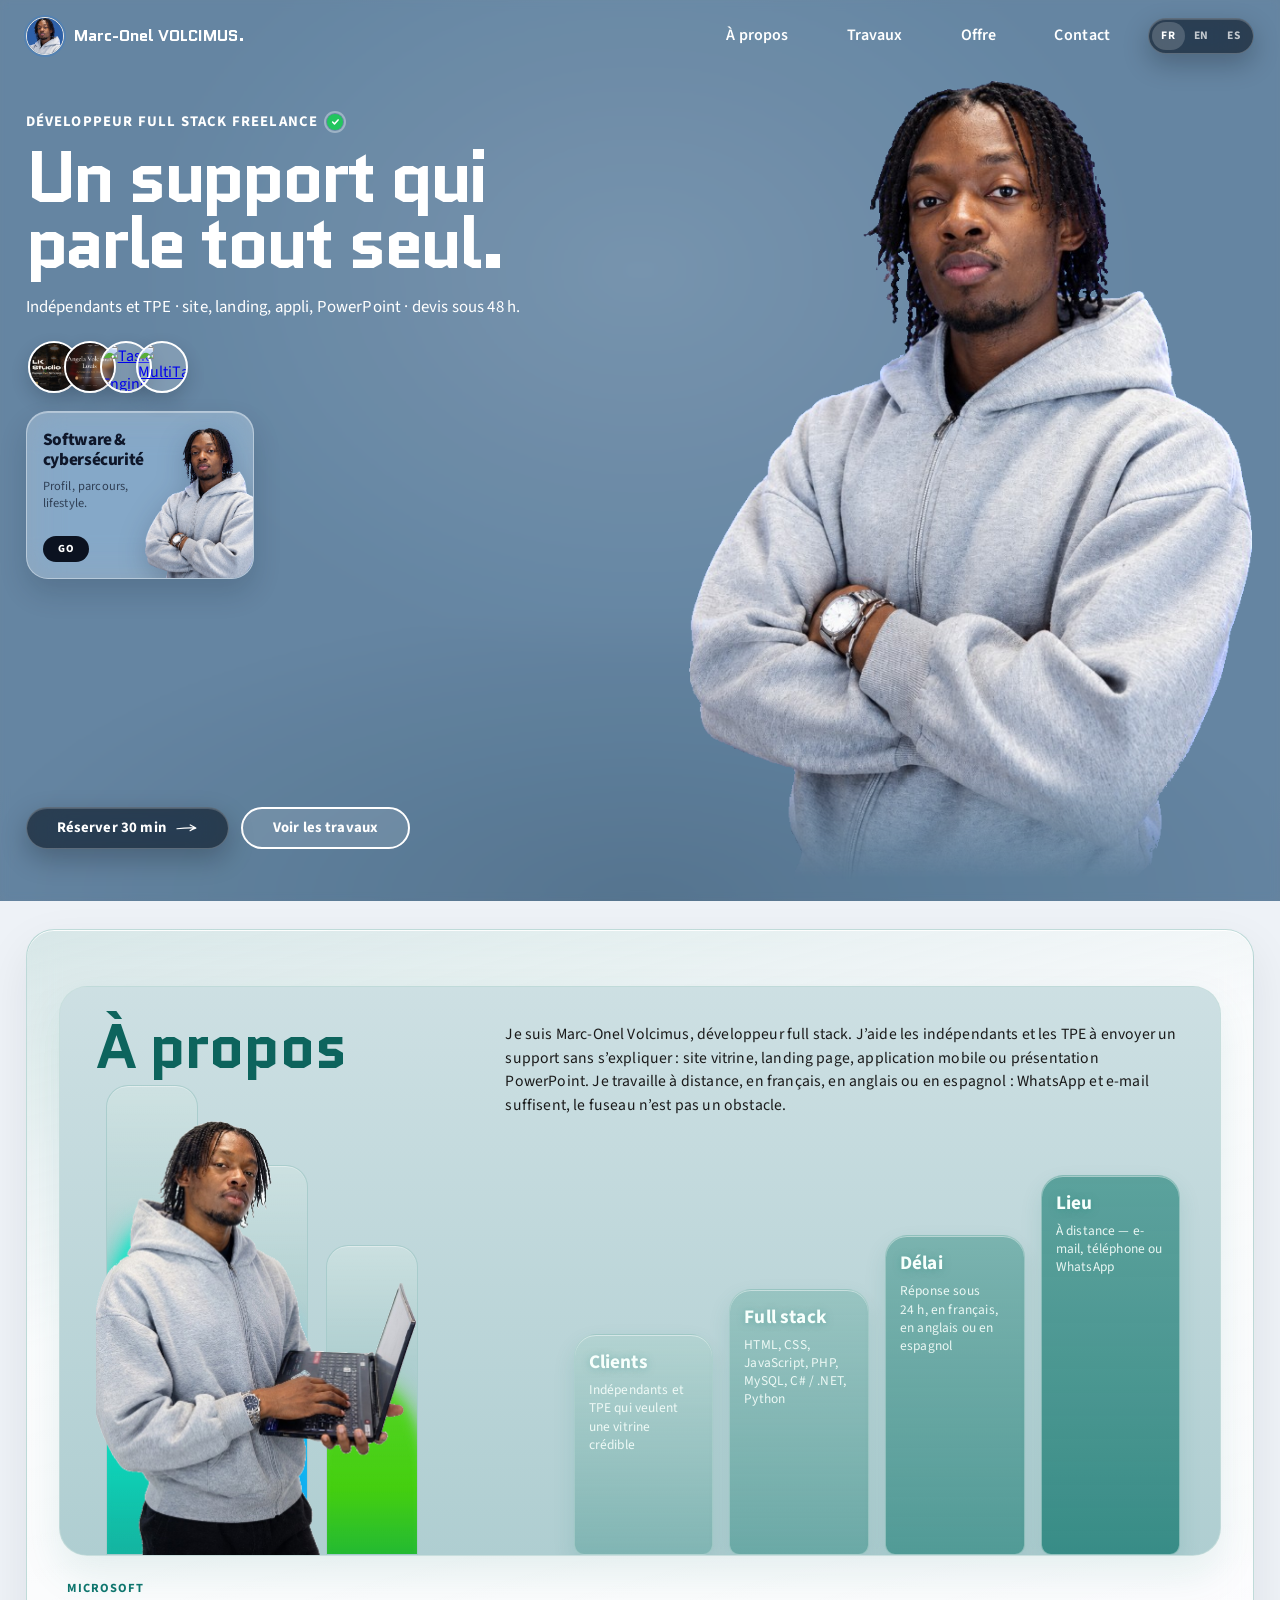
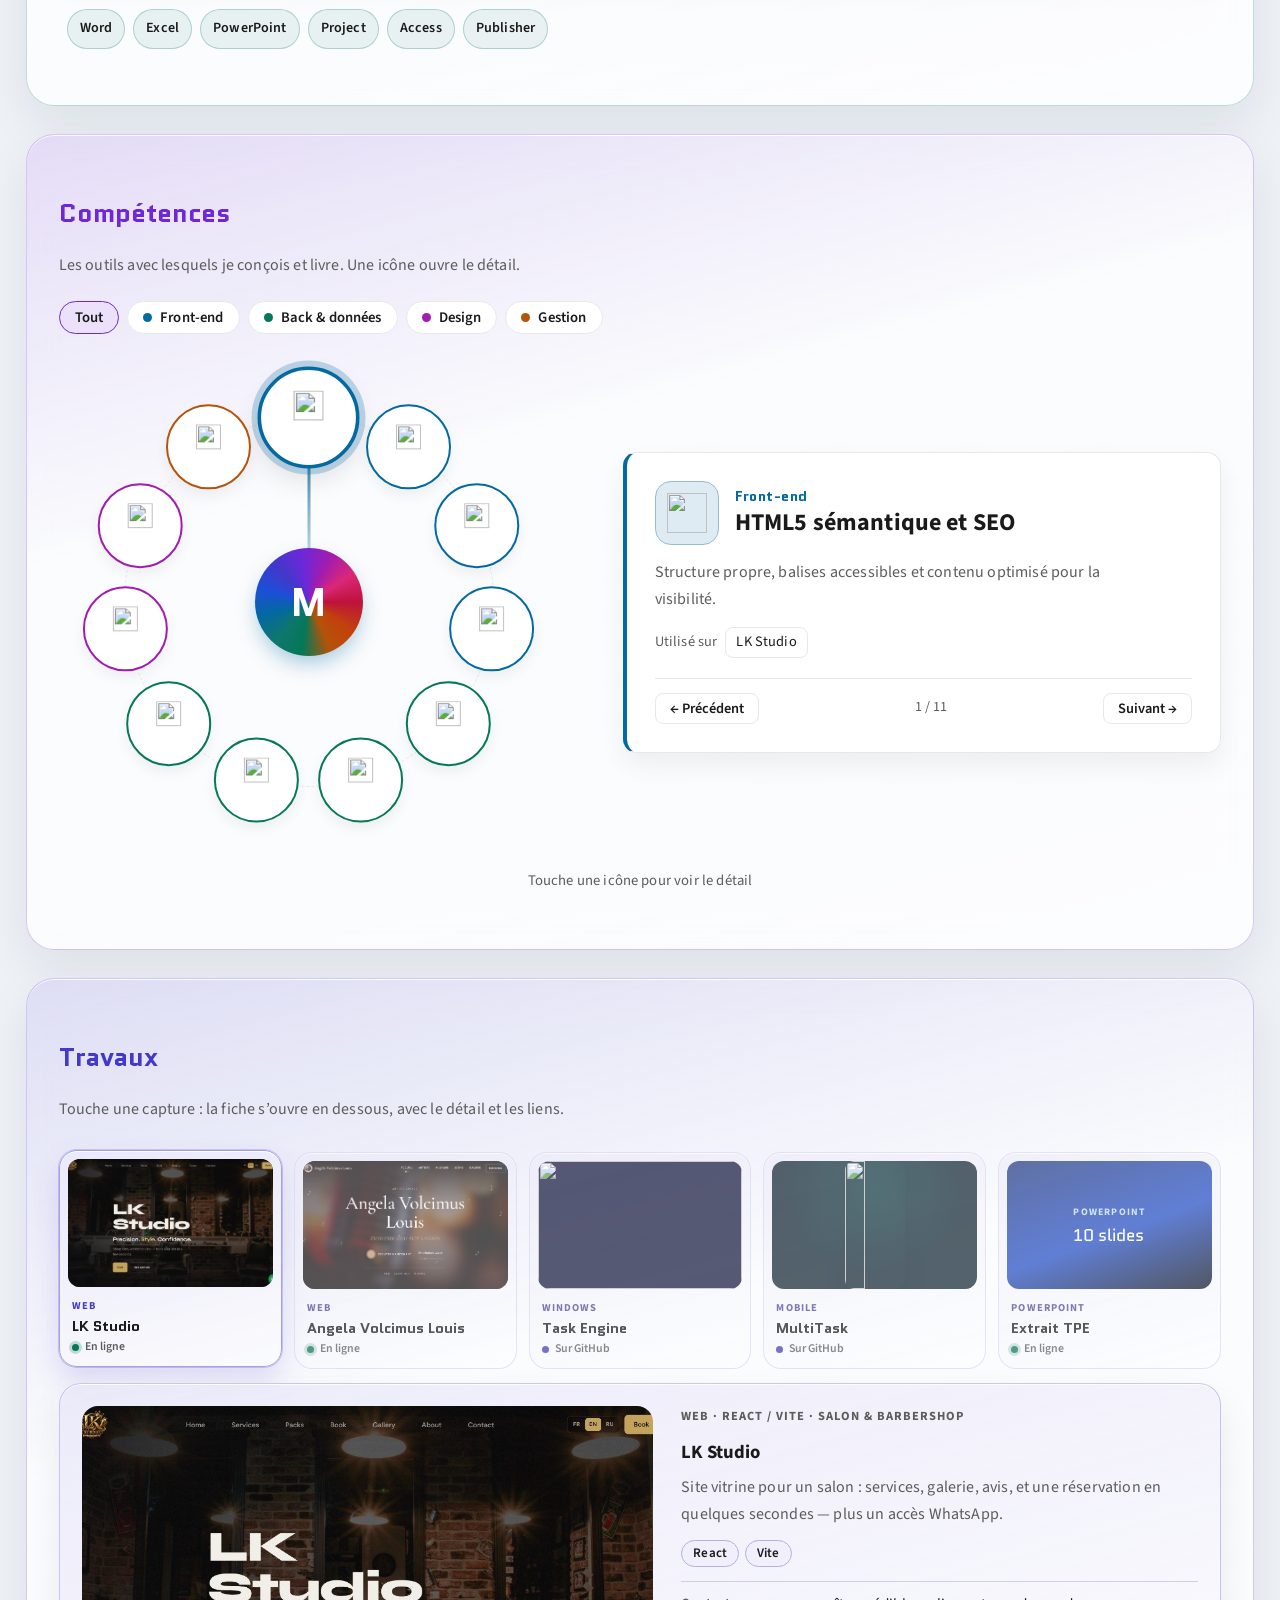
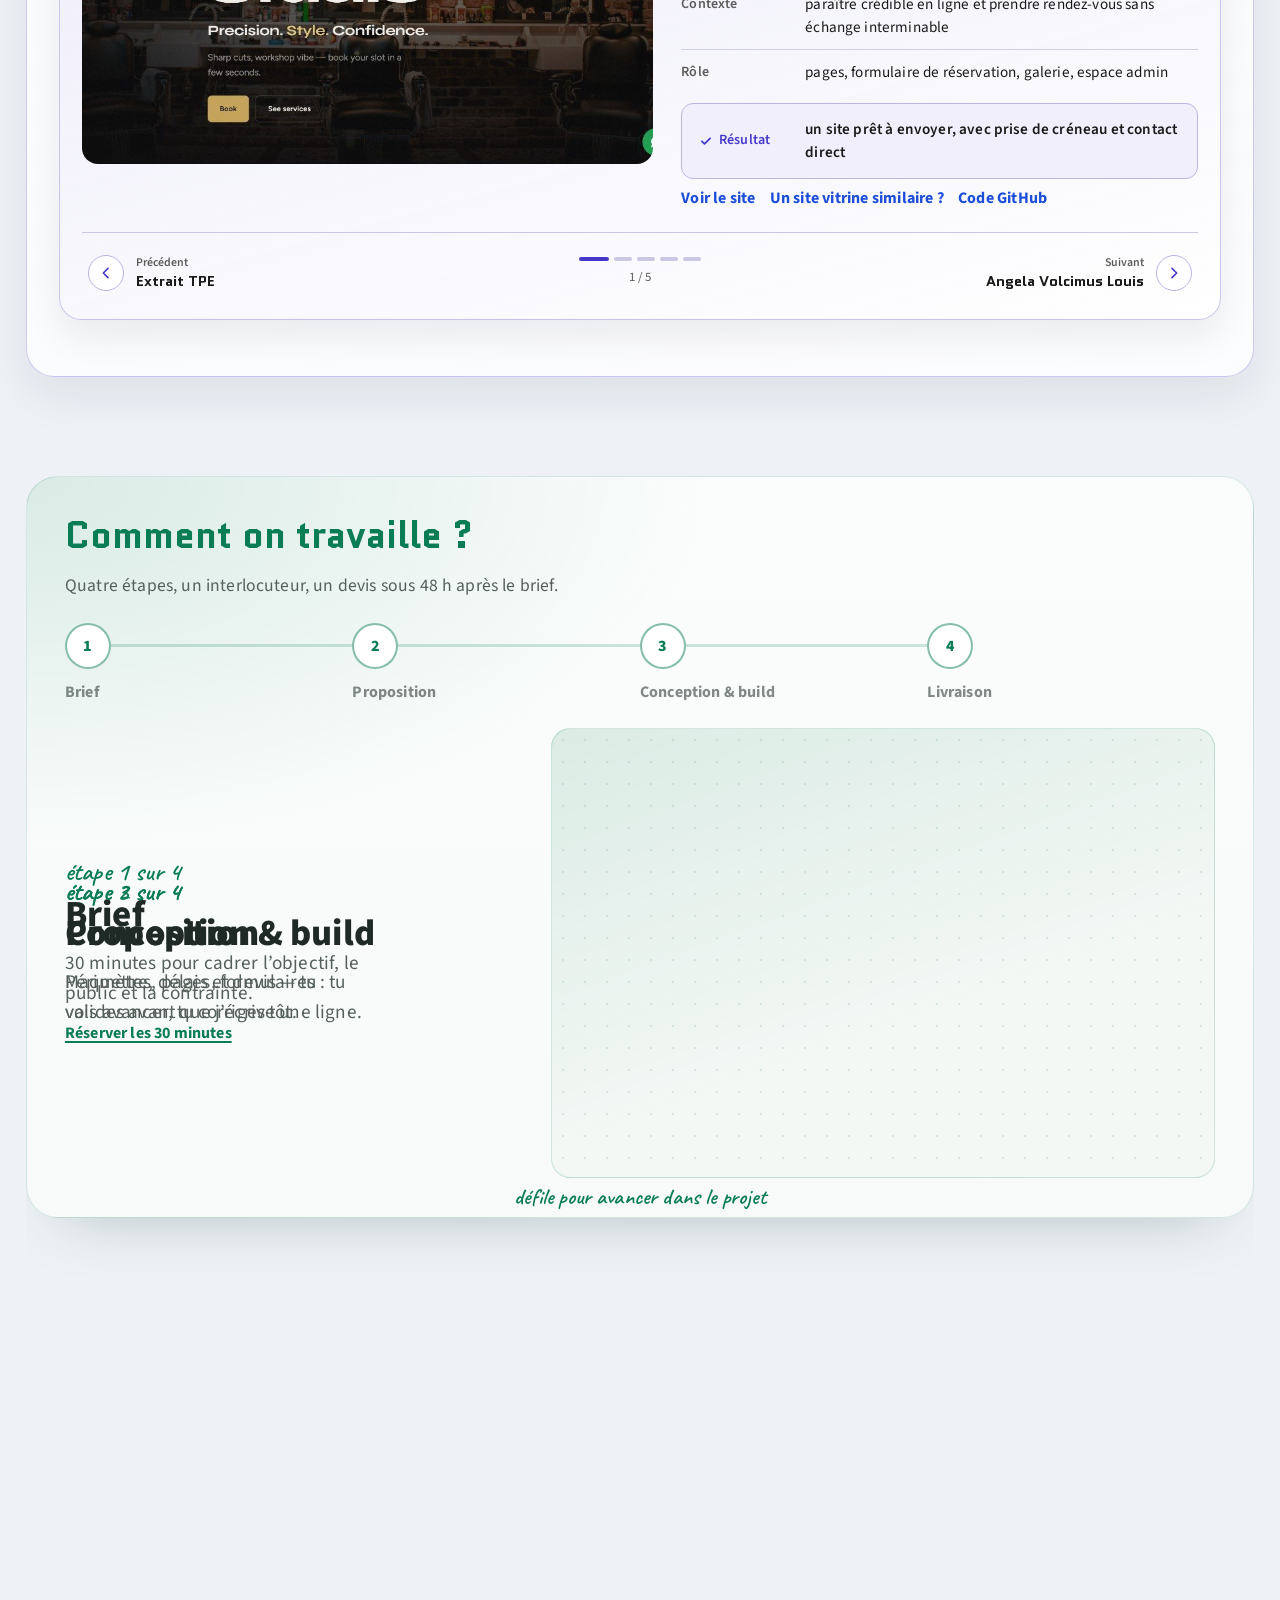
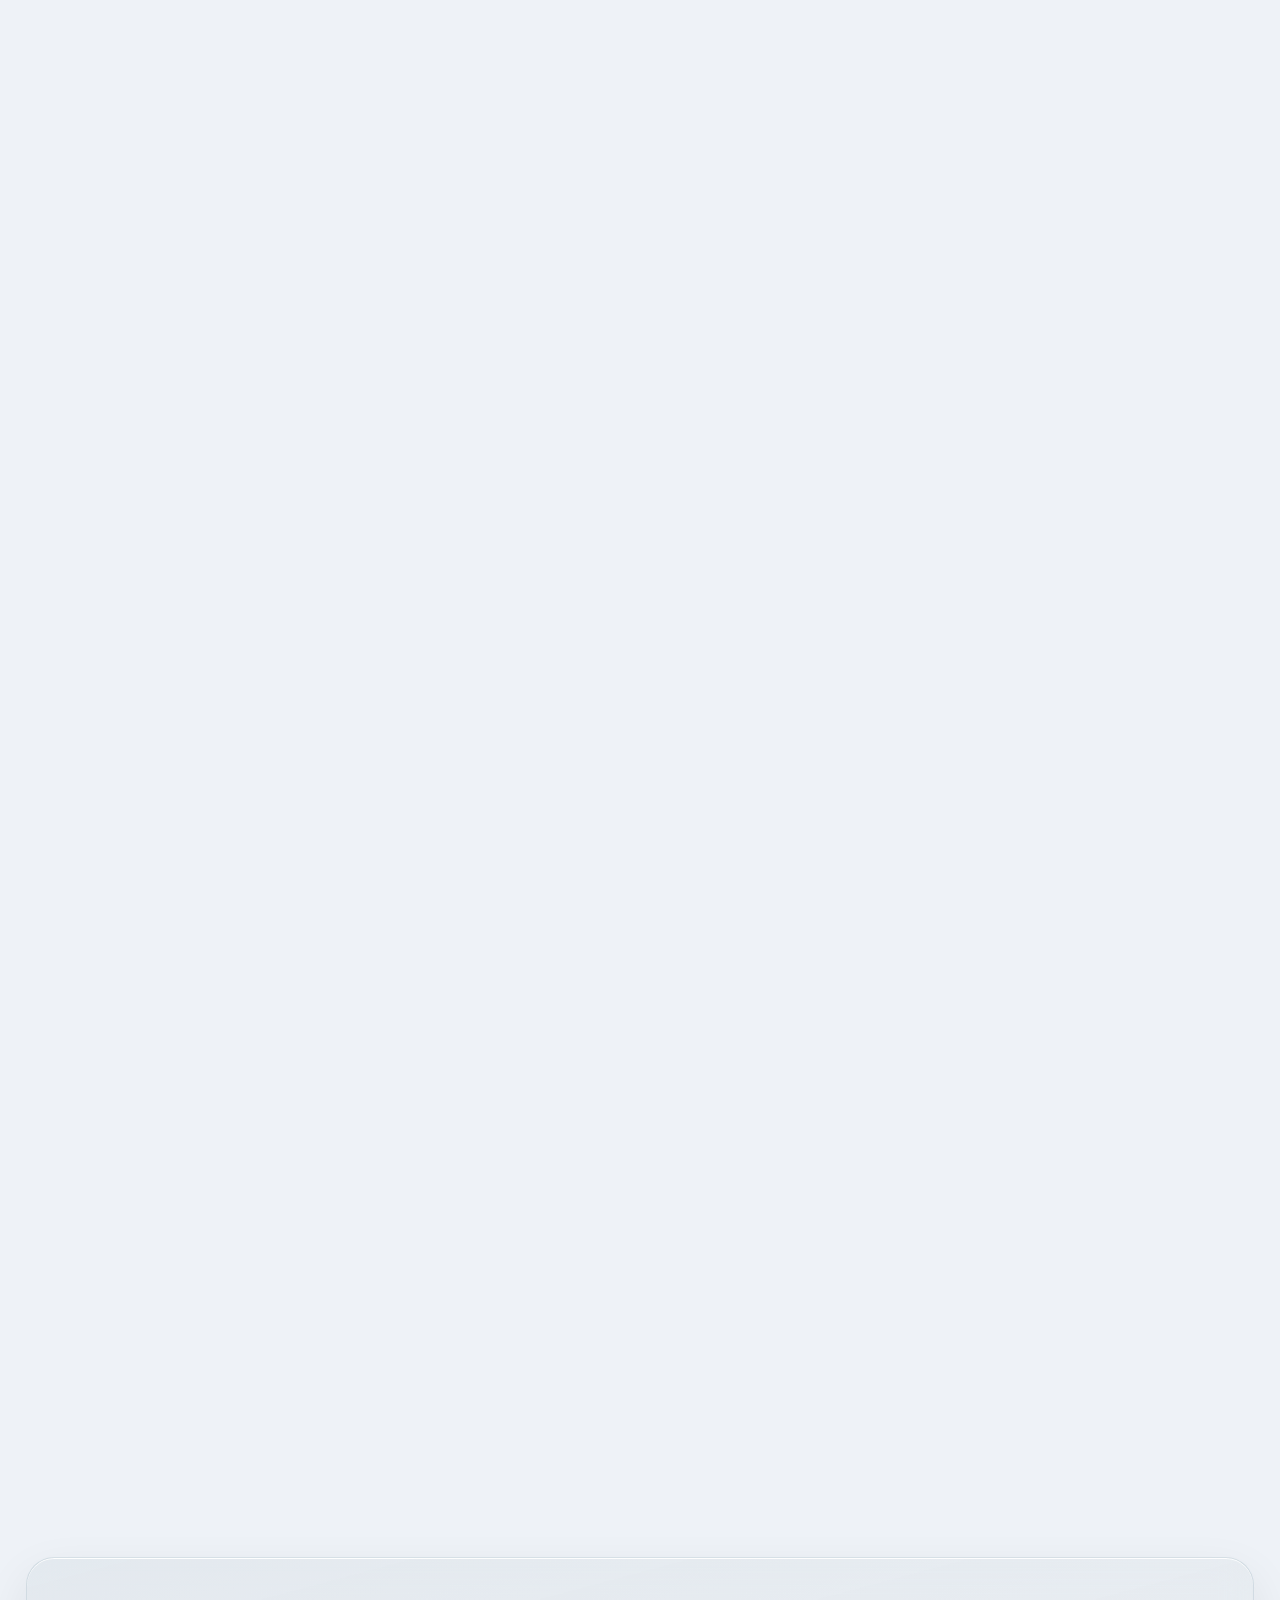
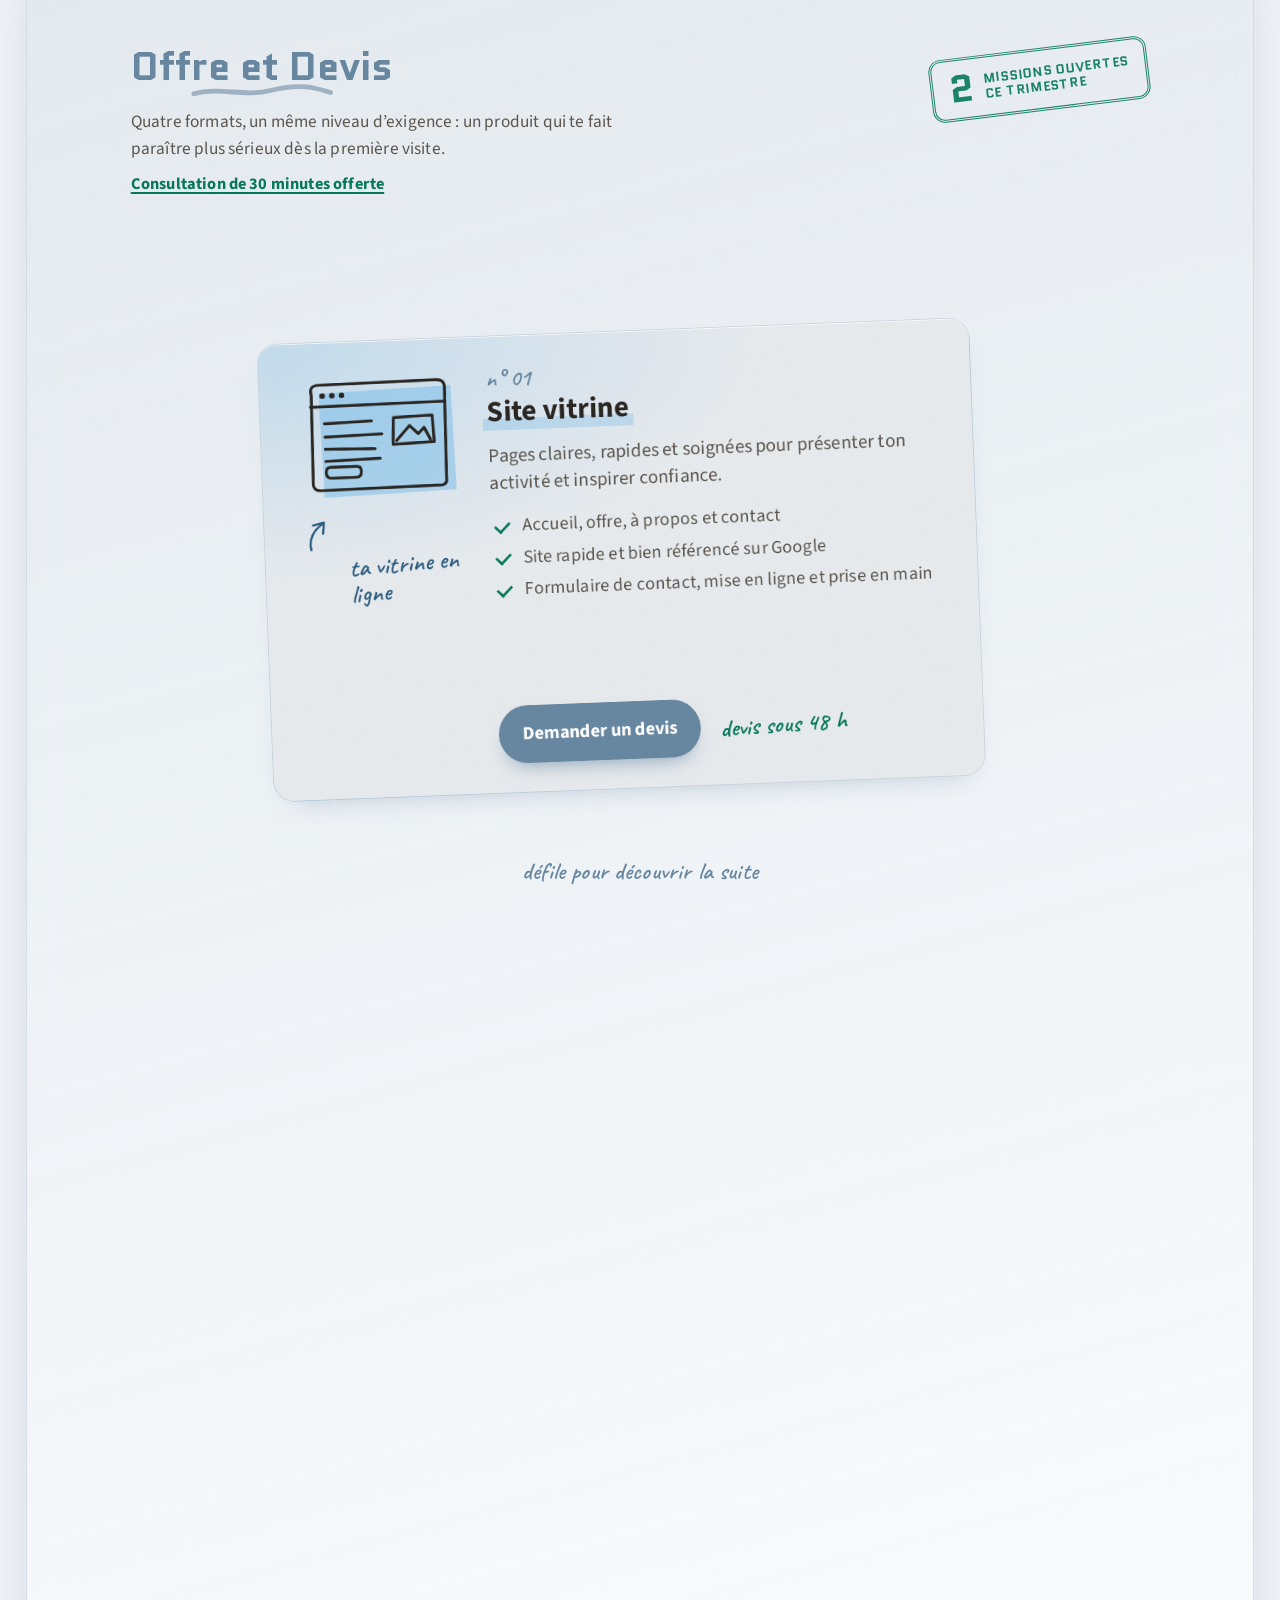
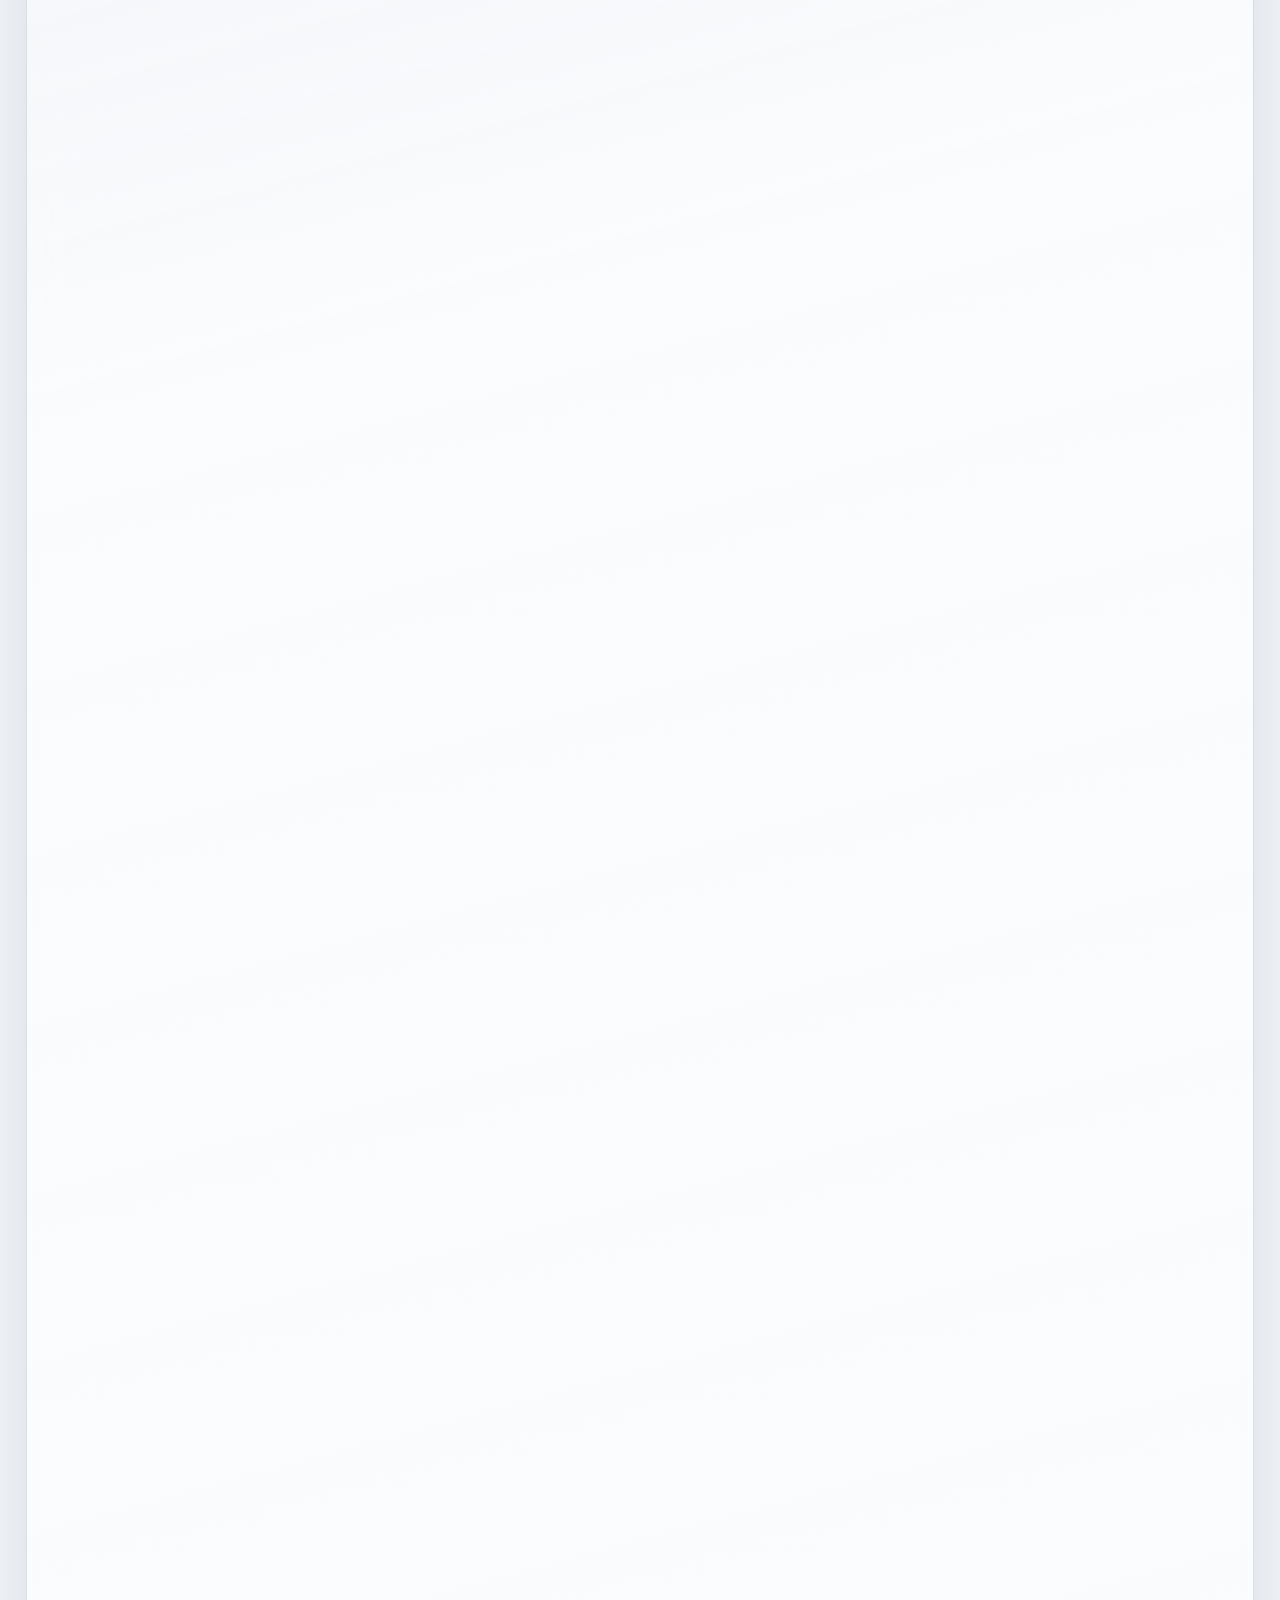
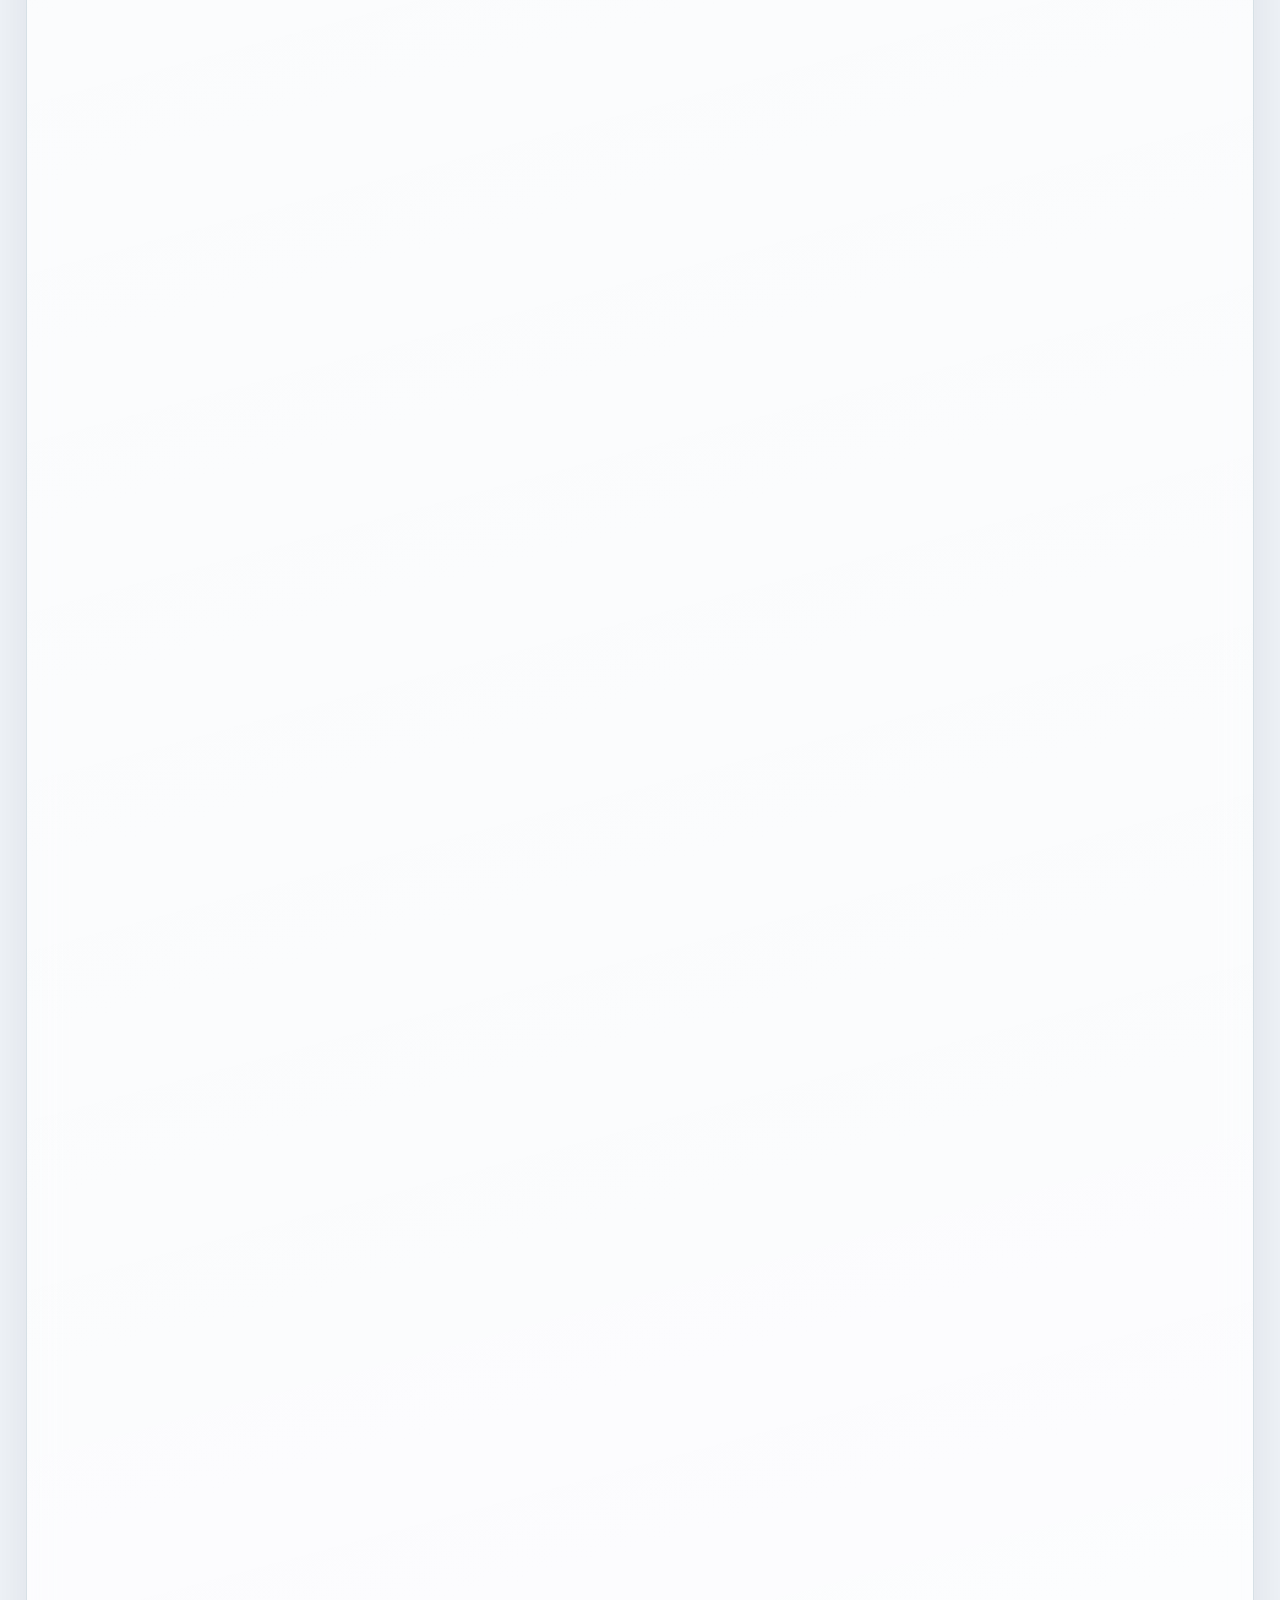
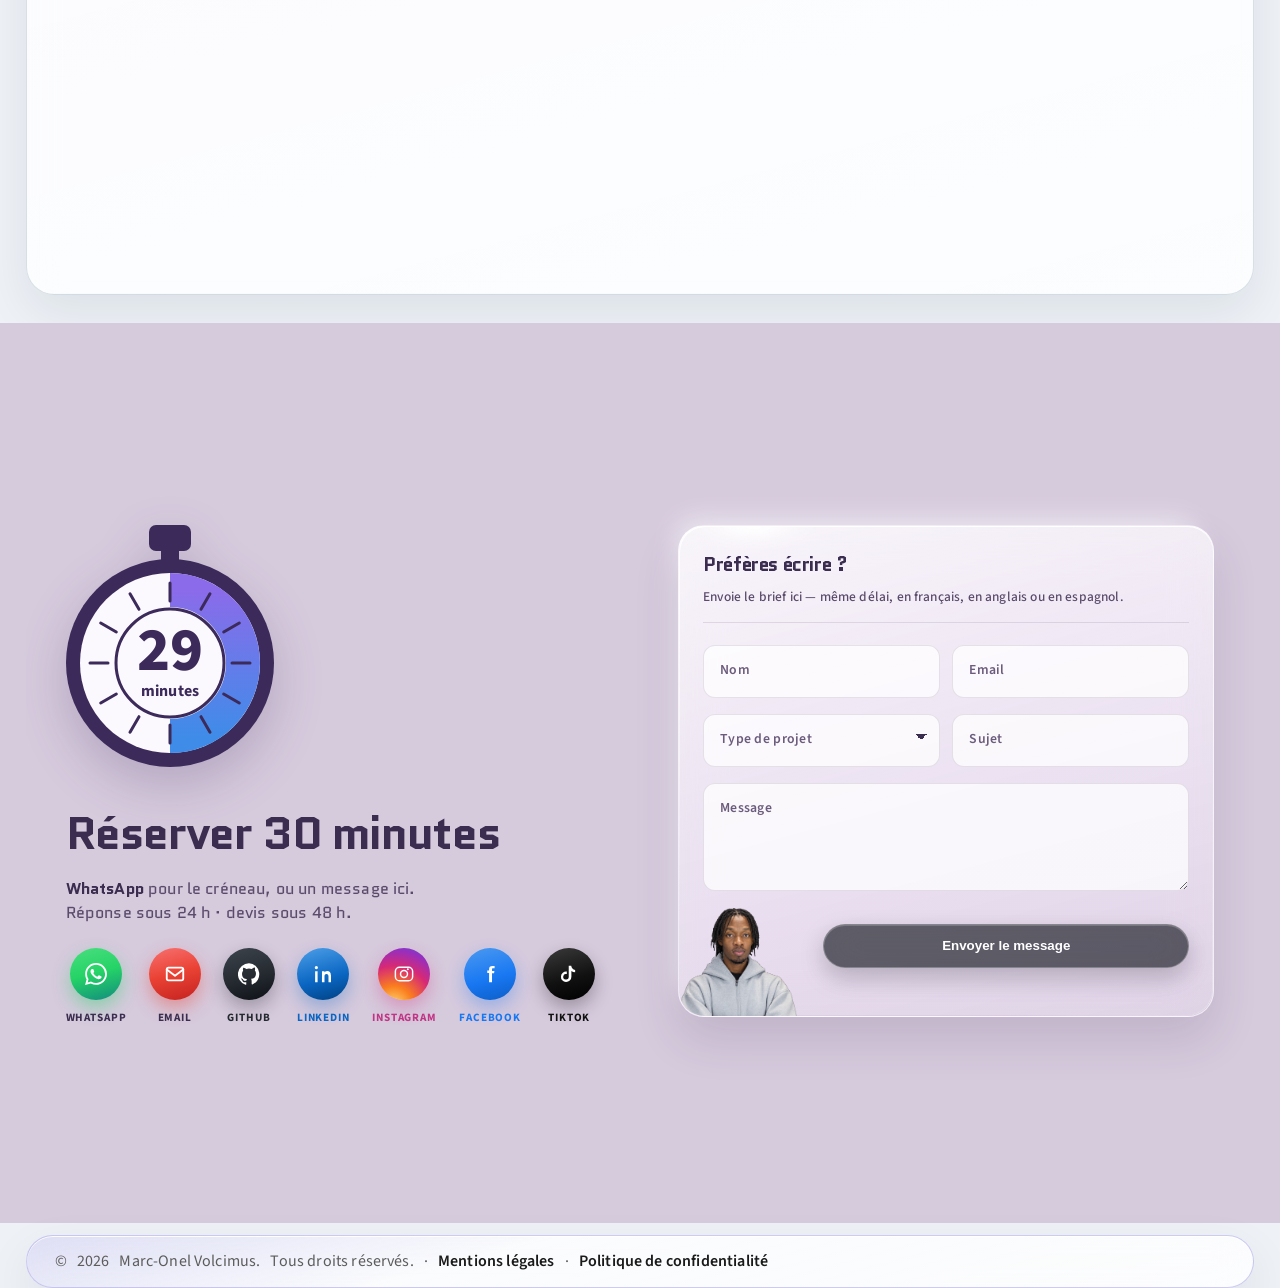
==== index.html @ e088dd4e "Ajoute l'etat, les puces et la navigation sur les fiches Travaux. Co-authored-by: Cursor <cursoragen" ====
<!DOCTYPE html>
<html lang="fr" class="no-js">
  <head>
    <meta charset="UTF-8" />
    <meta name="viewport" content="width=device-width, initial-scale=1.0" />
    <title>Marc-Onel Volcimus — Développeur full stack</title>
    <meta
      name="description"
      content="Développeur full stack freelance. Site vitrine, landing page, application mobile et présentation PowerPoint pour indépendants et TPE qui veulent paraître plus crédibles dès la première visite."
    />
    <meta name="author" content="Marc-Onel Volcimus" />
    <link rel="canonical" href="https://marco-ops-code.github.io/" />
    <link rel="icon" href="assets/mark-avatar.jpg?v=1" type="image/jpeg" />
    <link rel="apple-touch-icon" href="assets/mark-avatar.jpg?v=1" />
    <meta property="og:type" content="website" />
    <meta property="og:locale" content="fr_FR" />
    <meta property="og:title" content="Marc-Onel Volcimus — Développeur full stack" />
    <meta
      property="og:description"
      content="Site vitrine, landing page, application mobile et présentation PowerPoint pour indépendants et TPE. Rapides, soignés, pensés pour convaincre."
    />
    <meta
      property="og:url"
      content="https://marco-ops-code.github.io/"
    />
    <meta
      property="og:image"
      content="https://marco-ops-code.github.io/assets/mark-avatar.jpg?v=1"
    />
    <meta property="og:image:width" content="512" />
    <meta property="og:image:height" content="512" />
    <meta name="twitter:card" content="summary_large_image" />
    <meta name="twitter:title" content="Marc-Onel Volcimus — Développeur full stack" />
    <meta
      name="twitter:description"
      content="Site vitrine, landing page, application mobile et présentation PowerPoint pour indépendants et TPE."
    />
    <meta
      name="twitter:image"
      content="https://marco-ops-code.github.io/assets/mark-avatar.jpg?v=1"
    />
    <meta name="theme-color" content="#1d4ed8" />
    <script>
      try {
        document.documentElement.classList.remove("theme-dark");
        const savedLang = localStorage.getItem("portfolio-lang");
        if (savedLang === "en" || savedLang === "es") {
          document.documentElement.lang = savedLang;
        }
      } catch (error) {
        /* storage blocked */
      }
    </script>
    <link rel="preconnect" href="https://fonts.googleapis.com" />
    <link rel="preconnect" href="https://fonts.gstatic.com" crossorigin />
    <link
      rel="stylesheet"
      href="https://fonts.googleapis.com/css2?family=Caveat:wght@500;600&family=Quantico:wght@400;700&family=Source+Sans+3:wght@400;600;700&display=swap"
    />
    <link rel="stylesheet" href="style.css?v=20260813-s168" />
  </head>
  <body data-page="home">
    <a class="skip-link" href="#main" data-i18n="skip">Aller au contenu</a>
    <div class="background-glow" aria-hidden="true"></div>

    <main id="main" tabindex="-1">
      <div class="hero-wrap">
    <header class="header header--hero" id="siteHeader">
      <div class="container nav">
        <a href="#home" class="logo">
          <img
            src="assets/mark-avatar.jpg?v=1"
            alt=""
            class="logo-avatar"
            width="38"
            height="38"
            decoding="async"
          />
          <span class="logo-text">Marc-Onel VOLCIMUS<span>.</span></span>
        </a>
        <nav class="site-nav site-nav--desktop" data-i18n-aria="nav_main" aria-label="Navigation principale">
          <ul class="nav-links" id="navLinksSource">
            <li>
              <a href="#about" data-nav="about">
                <span data-i18n="nav_about">À propos</span>
                <svg class="nav-scribble" viewBox="0 0 140 42" preserveAspectRatio="none" aria-hidden="true" focusable="false">
                  <path pathLength="100" d="M13.2 21.1C11.8 8.4 27.6 4.2 70.4 5c41.2.8 56.8 5.2 56.3 16-.5 11.4-19.4 16.4-56.8 15.9C32.6 36.4 14.6 33.2 13.2 21.1Z" />
                </svg>
              </a>
            </li>
            <li>
              <a href="#projects" data-nav="projects">
                <span data-i18n="nav_work">Travaux</span>
                <svg class="nav-scribble" viewBox="0 0 140 42" preserveAspectRatio="none" aria-hidden="true" focusable="false">
                  <path pathLength="100" d="M13.2 21.1C11.8 8.4 27.6 4.2 70.4 5c41.2.8 56.8 5.2 56.3 16-.5 11.4-19.4 16.4-56.8 15.9C32.6 36.4 14.6 33.2 13.2 21.1Z" />
                </svg>
              </a>
            </li>
            <li>
              <a href="#pricing" data-nav="pricing">
                <span data-i18n="nav_offer">Offre</span>
                <svg class="nav-scribble" viewBox="0 0 140 42" preserveAspectRatio="none" aria-hidden="true" focusable="false">
                  <path pathLength="100" d="M13.2 21.1C11.8 8.4 27.6 4.2 70.4 5c41.2.8 56.8 5.2 56.3 16-.5 11.4-19.4 16.4-56.8 15.9C32.6 36.4 14.6 33.2 13.2 21.1Z" />
                </svg>
              </a>
            </li>
            <li>
              <a href="#contact" class="nav-link--cta" data-nav="contact">
                <span data-i18n="nav_contact">Contact</span>
                <svg class="nav-scribble" viewBox="0 0 140 42" preserveAspectRatio="none" aria-hidden="true" focusable="false">
                  <path pathLength="100" d="M13.2 21.1C11.8 8.4 27.6 4.2 70.4 5c41.2.8 56.8 5.2 56.3 16-.5 11.4-19.4 16.4-56.8 15.9C32.6 36.4 14.6 33.2 13.2 21.1Z" />
                </svg>
              </a>
            </li>
          </ul>
        </nav>
        <div class="nav-toolbar">
          <div class="nav-lang" role="group" data-i18n-aria="nav_lang" aria-label="Langue">
            <button type="button" class="nav-lang__btn is-active" data-lang="fr" lang="fr" aria-pressed="true">FR</button>
            <button type="button" class="nav-lang__btn" data-lang="en" lang="en" aria-pressed="false">EN</button>
            <button type="button" class="nav-lang__btn" data-lang="es" lang="es" aria-pressed="false">ES</button>
          </div>
          <button
            class="nav-theme-btn"
            id="themeToggle"
            type="button"
            hidden
            aria-hidden="true"
            tabindex="-1"
            aria-label="Activer le thème clair"
            aria-pressed="false"
          >
            <svg class="nav-theme-icon nav-theme-icon--to-light" viewBox="0 0 16 16" width="16" height="16" aria-hidden="true" focusable="false"><path fill="currentColor" d="M8 12a4 4 0 1 0 0-8 4 4 0 0 0 0 8M8 0a.5.5 0 0 1 .5.5v2a.5.5 0 0 1-1 0v-2A.5.5 0 0 1 8 0m0 13a.5.5 0 0 1 .5.5v2a.5.5 0 0 1-1 0v-2A.5.5 0 0 1 8 13m8-5a.5.5 0 0 1-.5.5h-2a.5.5 0 0 1 0-1h2a.5.5 0 0 1 .5.5M3 8a.5.5 0 0 1-.5.5h-2a.5.5 0 0 1 0-1h2A.5.5 0 0 1 3 8m10.657-5.657a.5.5 0 0 1 0 .707l-1.414 1.415a.5.5 0 1 1-.707-.708l1.414-1.414a.5.5 0 0 1 .707 0m-9.193 9.193a.5.5 0 0 1 0 .707L3.05 13.657a.5.5 0 0 1-.707-.707l1.414-1.414a.5.5 0 0 1 .707 0m9.193 2.121a.5.5 0 0 1-.707 0l-1.414-1.414a.5.5 0 0 1 .707-.707l1.414 1.414a.5.5 0 0 1 0 .707M4.464 4.465a.5.5 0 0 1-.707 0L2.343 3.05a.5.5 0 1 1 .707-.707l1.414 1.414a.5.5 0 0 1 0 .708"/></svg>
            <svg class="nav-theme-icon nav-theme-icon--to-dark" viewBox="0 0 16 16" width="16" height="16" aria-hidden="true" focusable="false"><path fill="currentColor" d="M6 .278a.77.77 0 0 1 .08.858 7.2 7.2 0 0 0-.878 3.46c0 4.021 3.278 7.277 7.318 7.277q.792-.001 1.533-.16a.79.79 0 0 1 .81.316.73.73 0 0 1-.031.893A8.35 8.35 0 0 1 8.344 16C3.734 16 0 12.286 0 7.71 0 4.266 2.114 1.312 5.124.06A.75.75 0 0 1 6 .278"/></svg>
          </button>
          <button
            class="nav-burger"
            id="navBurger"
            type="button"
            aria-expanded="false"
            aria-controls="siteNavMobile"
            aria-label="Ouvrir le menu"
          >
            <span class="nav-burger__line" aria-hidden="true"></span>
            <span class="nav-burger__line" aria-hidden="true"></span>
            <span class="nav-burger__line" aria-hidden="true"></span>
          </button>
        </div>
      </div>
      <div class="site-nav site-nav--mobile" id="siteNavMobile" aria-hidden="true">
        <div class="nav-mobile-head">
          <p class="nav-mobile-title" data-i18n="nav_menu">Menu</p>
          <p class="nav-mobile-subtitle">Marc-Onel Volcimus</p>
        </div>
        <nav aria-label="Navigation mobile">
          <ul class="nav-links nav-links--mobile" id="navLinksMobile"></ul>
        </nav>
      </div>
      <button
        class="nav-backdrop"
        id="navBackdrop"
        type="button"
        tabindex="-1"
        aria-hidden="true"
        aria-label="Fermer le menu"
      ></button>
    </header>
        <section id="home" class="hero reveal">
          <div class="container">
            <div class="hero-scene">
              <figure class="hero-scene__figure">
                <img
                  src="assets/hero-portrait.png?v=1"
                  alt="Portrait de Marc-Onel Volcimus"
                  data-i18n-alt="portrait_alt"
                  width="640"
                  height="800"
                  fetchpriority="high"
                  decoding="async"
                />
              </figure>
              <div class="hero-flourish" aria-hidden="true">
                <svg class="hero-flourish__svg" viewBox="0 0 320 210" width="320" height="210" focusable="false">
                  <path
                    class="hero-flourish__stroke"
                    pathLength="100"
                    fill="none"
                    stroke="currentColor"
                    stroke-width="6.8"
                    stroke-linecap="round"
                    stroke-linejoin="round"
                    d="M78 132C90 170 176 186 250 148C288 124 272 92 176 86C118 82 58 92 74 130C68 82 164 38 268 16C280 12 290 9 300 6"
                  />
                  <path
                    class="hero-flourish__head"
                    pathLength="100"
                    fill="none"
                    stroke="currentColor"
                    stroke-width="6.8"
                    stroke-linecap="round"
                    stroke-linejoin="round"
                    d="M300 6L260 0M300 6L272 34"
                  />
                </svg>
                <span class="hero-flourish__note" data-i18n="hero_together">Travaillons ensemble</span>
              </div>
              <div class="hero-scene__copy">
                <div class="hero-kicker-row">
                  <p class="hero-kicker" data-i18n="hero_kicker">Développeur full stack freelance</p>
                  <span class="hero-verified" data-i18n-aria="hero_verified" aria-label="Profil vérifié" title="Profil vérifié">
                    <svg viewBox="0 0 16 16" width="16" height="16" aria-hidden="true" focusable="false">
                      <circle cx="8" cy="8" r="8" fill="#22c55e" />
                      <path
                        fill="#ffffff"
                        d="M11.6 5.35a.75.75 0 0 1 .05 1.06l-3.6 4a.75.75 0 0 1-1.08.03l-1.9-1.9a.75.75 0 0 1 1.06-1.06l1.34 1.34 3.07-3.42a.75.75 0 0 1 1.06-.05Z"
                      />
                    </svg>
                  </span>
                </div>
                <h1 data-i18n="hero_h1">Un support qui parle tout seul.</h1>
                <p class="hero-lead" data-i18n="hero_lead">
                  Indépendants et TPE · site, landing, appli, PowerPoint · devis sous 48&nbsp;h.
                </p>
                <div class="hero-works" data-i18n-aria="hero_works" aria-label="Travaux">
                  <a class="hero-works__ring" href="#projects" data-tab="work-tab-lk" title="LK Studio">
                    <img src="assets/projects/web-lk.jpg?v=2" alt="LK Studio" width="56" height="56" loading="lazy" decoding="async" />
                  </a>
                  <a class="hero-works__ring" href="#projects" data-tab="work-tab-angela" title="Angela Volcimus Louis">
                    <img src="assets/projects/web-angela.jpg" alt="Angela Volcimus Louis" width="56" height="56" loading="lazy" decoding="async" />
                  </a>
                  <a class="hero-works__ring" href="#projects" data-tab="work-tab-task" title="Task Engine">
                    <img src="assets/projects/windows.jpg" alt="Task Engine" width="56" height="56" loading="lazy" decoding="async" />
                  </a>
                  <a class="hero-works__ring" href="#projects" data-tab="work-tab-multi" title="MultiTask">
                    <img src="assets/projects/mobile-accueil.jpg" alt="MultiTask" width="56" height="56" loading="lazy" decoding="async" />
                  </a>
                </div>
                <div class="hero-spotlight-row">
                  <a
                    class="hero-spotlight"
                    href="https://marco-ops-code.github.io/landingPageMarc/"
                    target="_blank"
                    rel="noopener noreferrer"
                    data-i18n-aria="hero_landing_aria"
                    aria-label="Ouvrir la landing personnelle"
                  >
                    <div class="hero-spotlight__copy">
                      <p class="hero-spotlight__title" data-i18n="hero_landing_title" data-i18n-html>Software &amp;<br />cybersécurité</p>
                      <p class="hero-spotlight__lead" data-i18n="hero_landing_lead">Profil, parcours, lifestyle.</p>
                      <span class="hero-spotlight__go">GO</span>
                    </div>
                    <img
                      class="hero-spotlight__face"
                      src="assets/hero-portrait.png?v=1"
                      alt=""
                      width="140"
                      height="180"
                      decoding="async"
                    />
                  </a>
                </div>
                <div class="hero-actions">
                  <a
                    class="btn hero-cta hero-cta--book"
                    data-wa-book
                    href="https://wa.me/79965064486?text=Bonjour%20Marc-Onel%2C%20je%20voudrais%20r%C3%A9server%2030%20minutes%20pour%20parler%20d%E2%80%99un%20projet."
                    target="_blank"
                    rel="noopener noreferrer"
                  ><span data-i18n="hero_cta_wa">Réserver 30 min</span>
                    <svg class="hero-cta__arrow" viewBox="0 0 32 14" width="22" height="12" aria-hidden="true" focusable="false">
                      <path
                        fill="none"
                        stroke="currentColor"
                        stroke-width="1.7"
                        stroke-linecap="round"
                        stroke-linejoin="round"
                        d="M1.4 8.1c7.4-.9 15.2-1.8 24.8-1.2M20.6 2.6c2.8 1.6 5.4 3.2 8.2 4.6-2.9.7-5.8 2-8.4 3.8"
                      />
                    </svg></a>
                  <a class="btn btn-outline hero-cta" href="#projects" data-i18n="hero_cta_work">Voir les travaux</a>
                </div>
              </div>
            </div>
          </div>
        </section>
      </div>

      <section id="about" class="section container reveal">
        <article class="about-board">
          <div class="about-board__bars" aria-hidden="true">
            <span class="about-tube">
              <i class="about-tube__liquid about-tube__liquid--a"></i>
            </span>
            <span class="about-tube">
              <i class="about-tube__liquid about-tube__liquid--b"></i>
            </span>
            <span class="about-tube">
              <i class="about-tube__liquid about-tube__liquid--c"></i>
            </span>
          </div>
          <header class="about-board__head">
            <h2 data-i18n="about_h2">À propos</h2>
            <p data-i18n="about_p">
              Je suis Marc-Onel Volcimus, développeur full stack. J’aide les indépendants et les TPE
              à envoyer un support sans s’expliquer : site vitrine, landing page, application mobile
              ou présentation PowerPoint. Je travaille à distance, en français, en anglais ou en espagnol : WhatsApp et e-mail
              suffisent, le fuseau n’est pas un obstacle.
            </p>
          </header>
          <div class="about-board__stage">
            <div class="about-portrait">
              <img
                class="about-portrait__img"
                src="assets/about-portrait.png?v=5"
                alt="Portrait de Marc-Onel Volcimus"
                data-i18n-alt="portrait_alt"
                width="643"
                height="871"
                decoding="async"
              />
            </div>
            <ul class="about-pillars" data-i18n-aria="facts" aria-label="Faits clés">
              <li class="about-pillar" style="--h: 58%; --tint: 38%">
                <strong data-i18n="fact_clients">Clients</strong>
                <span class="about-pillar__detail" data-i18n="fact_clients_v">Indépendants et TPE qui veulent une vitrine crédible</span>
              </li>
              <li class="about-pillar" style="--h: 70%; --tint: 50%">
                <strong data-i18n="fact_stack">Full stack</strong>
                <span class="about-pillar__detail">HTML, CSS, JavaScript, PHP, MySQL, C# / .NET, Python</span>
              </li>
              <li class="about-pillar" style="--h: 84%; --tint: 64%">
                <strong data-i18n="fact_delay">Délai</strong>
                <span class="about-pillar__detail" data-i18n="fact_delay_v">Réponse sous 24&nbsp;h, en français, en anglais ou en espagnol</span>
              </li>
              <li class="about-pillar" style="--h: 100%; --tint: 78%">
                <strong data-i18n="fact_place">Lieu</strong>
                <span class="about-pillar__detail" data-i18n="fact_place_v">À distance — e-mail, téléphone ou WhatsApp</span>
              </li>
            </ul>
          </div>
        </article>
        <div class="office-suite">
          <p class="office-suite__label">Microsoft</p>
          <ul>
            <li>Word</li>
            <li>Excel</li>
            <li>PowerPoint</li>
            <li>Project</li>
            <li>Access</li>
            <li>Publisher</li>
          </ul>
        </div>
      </section>

      <section id="skills" class="section container reveal">
        <h2 data-i18n="skills_h2">Compétences</h2>
        <p class="section-intro" data-i18n="skills_intro">
          Les outils avec lesquels je conçois et livre. Une icône ouvre le détail.
        </p>
        <div class="sw-filters" role="group" data-i18n-aria="skills_filters" aria-label="Filtrer par famille">
          <button type="button" class="sw-chip" data-sw-filter="all" aria-pressed="true"><span data-i18n="skills_f_all">Tout</span></button>
          <button type="button" class="sw-chip" data-sw-filter="front" aria-pressed="false"><i aria-hidden="true"></i><span data-i18n="skills_f_front">Front-end</span></button>
          <button type="button" class="sw-chip" data-sw-filter="back" aria-pressed="false"><i aria-hidden="true"></i><span data-i18n="skills_f_back">Back &amp; données</span></button>
          <button type="button" class="sw-chip" data-sw-filter="design" aria-pressed="false"><i aria-hidden="true"></i><span data-i18n="skills_f_design">Design</span></button>
          <button type="button" class="sw-chip" data-sw-filter="mgmt" aria-pressed="false"><i aria-hidden="true"></i><span data-i18n="skills_f_mgmt">Gestion</span></button>
        </div>

        <div class="sw-stage">
          <div class="sw-wheel" id="swWheel" role="group" data-i18n-aria="skills_wheel" aria-label="Roue des compétences">
            <span class="sw-ring" aria-hidden="true"></span>
            <span class="sw-spoke" aria-hidden="true"></span>
            <span class="sw-hub" aria-hidden="true">M</span>
          </div>
          <article class="sw-detail" id="swDetail" aria-live="polite"></article>
        </div>
        <p class="sw-hint" data-i18n="skills_hint">Touche une icône pour voir le détail</p>

        <ul class="sw-data" hidden>
          <li data-fam="front" data-logo="assets/skills/html5-original.svg" data-used="LK Studio">
            <h3 data-i18n="skill_html_h">HTML5 sémantique et SEO</h3>
            <p data-i18n="skill_html_p">Structure propre, balises accessibles et contenu optimisé pour la visibilité.</p>
          </li>
          <li data-fam="front" data-logo="assets/skills/css3-original.svg" data-used="LK Studio">
            <h3 data-i18n="skill_css_h">CSS3 moderne et responsive design</h3>
            <p data-i18n="skill_css_p">Interfaces fluides, animations soignées et adaptation parfaite mobile/desktop.</p>
          </li>
          <li data-fam="front" data-logo="assets/skills/javascript-original.svg" data-used="LK Studio">
            <h3 data-i18n="skill_js_h">JavaScript interactif et animations</h3>
            <p data-i18n="skill_js_p">Expériences dynamiques et micro-interactions qui donnent vie aux interfaces.</p>
          </li>
          <li data-fam="front" data-logo="assets/skills/webpack-original.svg" data-used="">
            <h3>Webpack</h3>
            <p data-i18n="skill_webpack_p">Bundling, split des assets et pages plus rapides — la perf, pas le décor.</p>
          </li>
          <li data-fam="back" data-logo="assets/skills/php-original.svg" data-used="">
            <h3 data-i18n="skill_php_h">PHP backend pour formulaires/API</h3>
            <p data-i18n="skill_php_p">Logique serveur fiable pour traitement de données et endpoints simples.</p>
          </li>
          <li data-fam="back" data-logo="assets/skills/mysql-original.svg" data-used="">
            <h3 data-i18n="skill_mysql_h">MySQL base de données</h3>
            <p data-i18n="skill_mysql_p">Conception de schémas, requêtes SQL optimisées et gestion fiable des données applicatives.</p>
          </li>
          <li data-fam="back" data-logo="assets/skills/csharp-original.svg" data-used="Task Engine|MultiTask">
            <h3>C#</h3>
            <p data-i18n="skill_cs_p">Applications orientées objet, performances et écosystème .NET pour du backend robuste.</p>
          </li>
          <li data-fam="back" data-logo="assets/skills/python-original.svg" data-used="">
            <h3>Python</h3>
            <p data-i18n="skill_py_p">Scripts, APIs et traitement de données avec une syntaxe claire et des librairies puissantes.</p>
          </li>
          <li data-fam="design" data-logo="assets/skills/figma-original.svg" data-used="LK Studio">
            <h3 data-i18n="skill_ux_h">UI/UX orientée conversion</h3>
            <p data-i18n="skill_ux_p">Parcours utilisateur clair, design premium et décisions guidées par l’objectif.</p>
          </li>
          <li data-fam="design" data-logo="assets/skills/gimp-original.svg" data-used="">
            <h3>GIMP</h3>
            <p data-i18n="skill_gimp_p">Retouche, recadrage et export d’images pour le web — visuels nets, légers, prêts à publier.</p>
          </li>
          <li data-fam="mgmt" data-logo="assets/skills/msproject.svg" data-used="">
            <h3>MS Project</h3>
            <p data-i18n="skill_msp_p">Planification des missions : jalons, Gantt, charges et délais tenus jusqu’à la livraison.</p>
          </li>
        </ul>
      </section>

      <section id="projects" class="section container reveal">
        <h2 data-i18n="work_h2">Travaux</h2>
        <p class="section-intro" data-i18n="work_intro">
          Touche une capture : la fiche s’ouvre en dessous, avec le détail et les liens.
        </p>
        <div class="work-cabinet">
          <div class="work-cabinet__tabs" role="tablist" data-i18n-aria="work_tabs" aria-label="Projets">
            <button type="button" class="work-cabinet__tab" role="tab" id="work-tab-lk" aria-selected="true" aria-controls="work-panel-lk" tabindex="0">
              <span class="work-cabinet__shot">
                <img src="assets/projects/web-lk.jpg?v=2" alt="" width="320" height="180" loading="lazy" decoding="async" />
              </span>
              <span class="work-cabinet__meta">
                <span class="work-cabinet__kicker">Web</span>
                <span class="work-cabinet__name">LK Studio</span>
              </span>
            </button>
            <button type="button" class="work-cabinet__tab" role="tab" id="work-tab-angela" aria-selected="false" aria-controls="work-panel-angela" tabindex="-1">
              <span class="work-cabinet__shot">
                <img src="assets/projects/web-angela.jpg" alt="" width="320" height="180" loading="lazy" decoding="async" />
              </span>
              <span class="work-cabinet__meta">
                <span class="work-cabinet__kicker">Web</span>
                <span class="work-cabinet__name">Angela Volcimus Louis</span>
              </span>
            </button>
            <button type="button" class="work-cabinet__tab" role="tab" id="work-tab-task" aria-selected="false" aria-controls="work-panel-task" tabindex="-1">
              <span class="work-cabinet__shot">
                <img src="assets/projects/windows.jpg" alt="" width="320" height="180" loading="lazy" decoding="async" />
              </span>
              <span class="work-cabinet__meta">
                <span class="work-cabinet__kicker">Windows</span>
                <span class="work-cabinet__name">Task Engine</span>
              </span>
            </button>
            <button type="button" class="work-cabinet__tab" role="tab" id="work-tab-multi" aria-selected="false" aria-controls="work-panel-multi" tabindex="-1">
              <span class="work-cabinet__shot work-cabinet__shot--phone">
                <img src="assets/projects/mobile-accueil.jpg" alt="" width="180" height="380" loading="lazy" decoding="async" />
              </span>
              <span class="work-cabinet__meta">
                <span class="work-cabinet__kicker">Mobile</span>
                <span class="work-cabinet__name">MultiTask</span>
              </span>
            </button>
            <button type="button" class="work-cabinet__tab" role="tab" id="work-tab-ppt" aria-selected="false" aria-controls="work-panel-ppt" tabindex="-1">
              <span class="work-cabinet__shot work-cabinet__shot--deck" aria-hidden="true">
                <span class="work-cabinet__deck">
                  <span class="work-cabinet__deck-kicker">PowerPoint</span>
                  <span class="work-cabinet__deck-title">10 slides</span>
                </span>
              </span>
              <span class="work-cabinet__meta">
                <span class="work-cabinet__kicker">PowerPoint</span>
                <span class="work-cabinet__name" data-i18n="ppt_name">Extrait TPE</span>
              </span>
            </button>
          </div>
          <div class="work-cabinet__drawer">
            <article class="work-panel" id="work-panel-lk" role="tabpanel" aria-labelledby="work-tab-lk">
              <div class="work-panel__media">
                <a href="assets/projects/web-lk.jpg?v=2" class="project-shot" data-live="https://marco-ops-code.github.io/studio-lk/" data-i18n-aria="zoom_lk" aria-label="Agrandir la capture de LK Studio">
                  <img src="assets/projects/web-lk.jpg?v=2" alt="Accueil du site LK Studio : salon sombre, titre Precision Style Confidence et boutons de réservation" data-i18n-alt="alt_lk" width="1024" height="575" loading="lazy" decoding="async" />
                </a>
              </div>
              <div class="work-panel__copy">
                <p class="project-kicker" data-i18n="kicker_lk">Web · React / Vite · Salon &amp; barbershop</p>
                <h3>LK Studio</h3>
                <p data-i18n="lk_p">Site vitrine pour un salon : services, galerie, avis, et une réservation en quelques secondes — plus un accès WhatsApp.</p>
                <ul class="project-points">
                  <li data-i18n="lk_li1">Contexte : paraître crédible en ligne et prendre rendez-vous sans échange interminable</li>
                  <li data-i18n="lk_li2">Rôle : pages, formulaire de réservation, galerie, espace admin</li>
                  <li data-i18n="lk_li3">Résultat : un site prêt à envoyer, avec prise de créneau et contact direct</li>
                </ul>
                <div class="project-actions">
                  <a href="https://marco-ops-code.github.io/studio-lk/" target="_blank" rel="noopener noreferrer" data-i18n="see_site">Voir le site</a>
                  <a href="#contact" data-i18n="similar_vitrine">Un site vitrine similaire&nbsp;?</a>
                  <a class="project-repo" id="repoStudioLk" href="https://github.com/Marco-ops-code/studio-lk" target="_blank" rel="noopener noreferrer" data-i18n="github_code">Code GitHub</a>
                </div>
              </div>
            </article>
            <article class="work-panel" id="work-panel-angela" role="tabpanel" aria-labelledby="work-tab-angela" hidden>
              <div class="work-panel__media">
                <a href="assets/projects/web-angela.jpg" class="project-shot" data-live="https://marco-ops-code.github.io/PortfolioMAngie/" data-i18n-aria="zoom_angela" aria-label="Agrandir la capture du site Angela Volcimus Louis">
                  <img src="assets/projects/web-angela.jpg" alt="Accueil du site d’Angela Volcimus Louis, artiste vocale : R&amp;B, classique, gospel" data-i18n-alt="alt_angela" width="1024" height="566" loading="lazy" decoding="async" />
                </a>
              </div>
              <div class="work-panel__copy">
                <p class="project-kicker" data-i18n="kicker_angela">Web · PHP · Artiste vocale</p>
                <h3>Angela Volcimus Louis</h3>
                <p data-i18n="angela_p">Site d’artiste : univers, musique, dates et galerie — pour écouter, suivre la scène et réserver, sans chercher partout.</p>
                <ul class="project-points">
                  <li data-i18n="angela_li1">Contexte : une présence en ligne à la hauteur de la voix, R&amp;B, classique et gospel</li>
                  <li data-i18n="angela_li2">Rôle : accueil, musique, concerts, galerie, contact et espace admin</li>
                  <li data-i18n="angela_li3">Résultat : un site sombre, lisible, avec écoute et prochaines dates dès l’arrivée</li>
                </ul>
                <div class="project-actions">
                  <a href="https://marco-ops-code.github.io/PortfolioMAngie/" target="_blank" rel="noopener noreferrer" data-i18n="see_site">Voir le site</a>
                  <a href="#contact" data-i18n="similar_artist">Un site d’artiste similaire&nbsp;?</a>
                  <a class="project-repo" id="repoAngela" href="https://github.com/Marco-ops-code/PortfolioMAngie" target="_blank" rel="noopener noreferrer" data-i18n="github_code">Code GitHub</a>
                </div>
              </div>
            </article>
            <article class="work-panel" id="work-panel-task" role="tabpanel" aria-labelledby="work-tab-task" hidden>
              <div class="work-panel__media">
                <a href="assets/projects/windows.jpg" class="project-shot" data-i18n-aria="zoom_task" aria-label="Agrandir la capture de Task Engine">
                  <img src="assets/projects/windows.jpg" alt="Écran d’accueil de Task Engine, générateur de matrices et d’équations linéaires" data-i18n-alt="alt_task" width="1024" height="575" loading="lazy" decoding="async" />
                </a>
              </div>
              <div class="work-panel__copy">
                <p class="project-kicker" data-i18n="kicker_task">Windows · C# / .NET</p>
                <h3>Task Engine</h3>
                <p data-i18n="task_p">Générateur de matrices et d’équations linéaires : l’enseignant choisit le type de devoir, règle les paramètres, puis exporte des énoncés individuels en fichier Word (.docx).</p>
                <ul class="project-points">
                  <li data-i18n="task_li1">Contexte : produire des exercices de théorie des matrices et de systèmes linéaires, sans tout recréer à la main</li>
                  <li data-i18n="task_li2">Rôle : interface Windows, génération des tâches, export document, thème de l’application</li>
                  <li data-i18n="task_li3">Résultat : un assistant en trois étapes (accueil, choix, document) prêt à l’emploi</li>
                </ul>
                <div class="project-actions">
                  <a href="#contact" data-i18n="similar_tool">Un outil métier similaire&nbsp;?</a>
                  <a class="project-repo" id="repoTaskEngine" href="https://github.com/Marco-ops-code/TaskGenerator" target="_blank" rel="noopener noreferrer" data-i18n="github_code">Code GitHub</a>
                </div>
              </div>
            </article>
            <article class="work-panel" id="work-panel-multi" role="tabpanel" aria-labelledby="work-tab-multi" hidden>
              <div class="work-panel__media">
                <div class="project-phones">
                  <a href="assets/projects/mobile-accueil.jpg" class="project-shot project-shot--phone" data-i18n-aria="zoom_multi_home" aria-label="Agrandir l’écran d’accueil de MultiTask">
                    <img src="assets/projects/mobile-accueil.jpg" alt="Accueil MultiTask : objectif du jour et bouton Générer" data-i18n-alt="alt_multi_home" width="488" height="1024" loading="lazy" decoding="async" />
                  </a>
                  <a href="assets/projects/mobile-generer.jpg" class="project-shot project-shot--phone" data-i18n-aria="zoom_multi_gen" aria-label="Agrandir l’écran de génération de MultiTask">
                    <img src="assets/projects/mobile-generer.jpg" alt="Générer : choix des matières pour un examen personnalisé" data-i18n-alt="alt_multi_gen" width="490" height="1024" loading="lazy" decoding="async" />
                  </a>
                  <a href="assets/projects/mobile-profil.jpg" class="project-shot project-shot--phone" data-i18n-aria="zoom_multi_profile" aria-label="Agrandir l’écran profil de MultiTask">
                    <img src="assets/projects/mobile-profil.jpg" alt="Profil élève : niveau, XP et statistiques de sessions" data-i18n-alt="alt_multi_profile" width="488" height="1024" loading="lazy" decoding="async" />
                  </a>
                </div>
              </div>
              <div class="work-panel__copy">
                <p class="project-kicker" data-i18n="kicker_multi">Mobile · C# / .NET 10 · Élèves, étudiants, professeurs</p>
                <h3>MultiTask</h3>
                <p data-i18n="multi_p">Génère différents types d’examens en PDF et Word, selon le besoin : entraînement élève, session étudiant, ou sujet préparé par un professeur.</p>
                <ul class="project-points">
                  <li data-i18n="multi_li1">Contexte : s’entraîner ou produire un sujet sans tout composer à la main</li>
                  <li data-i18n="multi_li2">Rôle : parcours mobile, objectif du jour, génération d’examen personnalisé, export PDF / Word</li>
                  <li data-i18n="multi_li3">Résultat : un tableau de bord clair et un bouton « Générer » pour lancer une épreuve adaptée</li>
                </ul>
                <div class="project-actions">
                  <a href="#contact" data-i18n="similar_learn">Un outil d’apprentissage similaire&nbsp;?</a>
                  <a class="project-repo" id="repoMultiTask" href="https://github.com/Marco-ops-code/GeneratorMultiTask" target="_blank" rel="noopener noreferrer" data-i18n="github_code">Code GitHub</a>
                </div>
              </div>
            </article>
            <article class="work-panel" id="work-panel-ppt" role="tabpanel" aria-labelledby="work-tab-ppt" hidden>
              <div class="work-panel__media">
                <a href="slides/" class="project-shot project-shot--deck" data-i18n-aria="open_ppt" aria-label="Ouvrir l’extrait PowerPoint">
                  <span class="deck-preview">
                    <span class="deck-preview__kicker">PowerPoint</span>
                    <span class="deck-preview__title" data-i18n="deck_title">Être crédible dès la première visite</span>
                    <span class="deck-preview__meta" data-i18n="deck_meta">10 slides · extrait livrable</span>
                  </span>
                </a>
              </div>
              <div class="work-panel__copy">
                <p class="project-kicker" data-i18n="kicker_ppt">Présentation · PowerPoint</p>
                <h3 data-i18n="ppt_name">Extrait TPE</h3>
                <p data-i18n="ppt_p">Dix slides pour pitcher une offre : public, constat, formats, déroulement, livrable, prochain pas. Le même niveau d’exigence que pour un site.</p>
                <ul class="project-points">
                  <li data-i18n="ppt_li1">Contexte : un indépendant qui doit convaincre sans s’expliquer</li>
                  <li data-i18n="ppt_li2">Rôle : structure, hiérarchie, ton, rythme de lecture</li>
                  <li data-i18n="ppt_li3">Résultat : un extrait ouvrable en ligne, prêt à servir de base au fichier PowerPoint</li>
                </ul>
                <div class="project-actions">
                  <a href="slides/" data-i18n="see_slides">Voir les slides</a>
                  <a href="#contact" data-i18n="similar_ppt">Une présentation similaire&nbsp;?</a>
                </div>
              </div>
            </article>
          </div>
        </div>
      </section>

      <section id="process" class="trav" data-trav aria-labelledby="trav-titre">
        <div class="trav-track" data-trav-track>
          <div class="trav-stage" data-trav-stage>
            <div class="trav-panel">
              <header class="trav-head">
                <h2 class="trav-title" id="trav-titre" data-i18n="process_h2">Comment on travaille ?</h2>
                <p class="trav-intro" data-i18n="process_intro">
                  Quatre étapes, un interlocuteur, un devis sous 48&nbsp;h après le brief.
                </p>
              </header>
              <div class="trav-rail" data-trav-rail style="--n: 4;">
                <div class="trav-rail__line" aria-hidden="true">
                  <span class="trav-rail__fill" data-trav-fill></span>
                  <span class="trav-rail__knob" data-trav-knob></span>
                </div>
                <ol class="trav-rail__list">
                  <li class="trav-rail__item">
                    <button type="button" class="trav-rail__node" data-trav-go="0" data-i18n-aria="trav_go_1" aria-label="Aller à l’étape 1 : Brief"><span>1</span></button>
                    <span class="trav-rail__label" data-i18n="step_brief">Brief</span>
                  </li>
                  <li class="trav-rail__item">
                    <button type="button" class="trav-rail__node" data-trav-go="1" data-i18n-aria="trav_go_2" aria-label="Aller à l’étape 2 : Proposition"><span>2</span></button>
                    <span class="trav-rail__label" data-i18n="step_prop">Proposition</span>
                  </li>
                  <li class="trav-rail__item">
                    <button type="button" class="trav-rail__node" data-trav-go="2" data-i18n-aria="trav_go_3" aria-label="Aller à l’étape 3 : Conception &amp; build"><span>3</span></button>
                    <span class="trav-rail__label" data-i18n="step_build" data-i18n-html>Conception &amp; build</span>
                  </li>
                  <li class="trav-rail__item">
                    <button type="button" class="trav-rail__node" data-trav-go="3" data-i18n-aria="trav_go_4" aria-label="Aller à l’étape 4 : Livraison"><span>4</span></button>
                    <span class="trav-rail__label" data-i18n="step_ship">Livraison</span>
                  </li>
                </ol>
              </div>
              <ol class="trav-steps" data-trav-steps>
                <li class="trav-step" data-trav-step>
                  <div class="trav-step__text">
                    <span class="trav-step__num" aria-hidden="true">1</span>
                    <p class="trav-step__count" aria-hidden="true" data-i18n="trav_count_1">étape 1 sur 4</p>
                    <h3 class="trav-step__title" data-i18n="step_brief">Brief</h3>
                    <p class="trav-step__desc" data-i18n="step_brief_p">30 minutes pour cadrer l’objectif, le public et la contrainte.</p>
                    <p class="trav-step__cta">
                      <a
                        class="trav-link"
                        data-wa-book
                        href="https://wa.me/79965064486?text=Bonjour%20Marc-Onel%2C%20je%20voudrais%20r%C3%A9server%2030%20minutes%20pour%20parler%20d%E2%80%99un%20projet."
                        target="_blank"
                        rel="noopener noreferrer"
                        data-i18n="trav_cta"
                      >Réserver les 30 minutes</a>
                    </p>
                  </div>
                  <div class="trav-scene" aria-hidden="true">
                    <div class="trav-scene__in">
                      <div class="s1-pad beat" data-b="1">
                        <p class="s1-pad__title" data-i18n="step_brief">Brief</p>
                        <ul class="s1-list">
                          <li class="beat" data-b="2"><span class="s1-box"><svg viewBox="0 0 20 20"><path class="stroke" pathLength="1" d="M3 11 L8 16 L17 4"/></svg></span><span class="s1-word" data-i18n="trav_obj">Objectif</span></li>
                          <li class="beat" data-b="3"><span class="s1-box"><svg viewBox="0 0 20 20"><path class="stroke" pathLength="1" d="M3 11 L8 16 L17 4"/></svg></span><span class="s1-word" data-i18n="trav_aud">Public</span></li>
                          <li class="beat" data-b="4"><span class="s1-box"><svg viewBox="0 0 20 20"><path class="stroke" pathLength="1" d="M3 11 L8 16 L17 4"/></svg></span><span class="s1-word" data-i18n="trav_const">Contrainte</span></li>
                        </ul>
                      </div>
                      <div class="s1-timer beat" data-b="1">
                        <svg viewBox="0 0 100 112" focusable="false">
                          <rect class="ink" x="40" y="4" width="20" height="9" rx="3"/>
                          <rect class="ink" x="46" y="12" width="8" height="8"/>
                          <circle class="paper" cx="50" cy="64" r="42"/>
                          <path class="s1-arc" pathLength="1" d="M50 30 A34 34 0 1 1 50 98 A34 34 0 1 1 50 30"/>
                          <path class="tick" d="M50 26 V34 M50 94 V102 M16 64 H24 M76 64 H84"/>
                        </svg>
                        <p class="s1-timer__label" data-i18n="trav_30">30 min</p>
                      </div>
                      <p class="s1-note beat" data-b="4" data-i18n="trav_s1_note">on cadre tout ça ensemble</p>
                    </div>
                  </div>
                </li>
                <li class="trav-step" data-trav-step>
                  <div class="trav-step__text">
                    <span class="trav-step__num" aria-hidden="true">2</span>
                    <p class="trav-step__count" aria-hidden="true" data-i18n="trav_count_2">étape 2 sur 4</p>
                    <h3 class="trav-step__title" data-i18n="step_prop">Proposition</h3>
                    <p class="trav-step__desc" data-i18n="step_prop_p">Périmètre, délais et devis — tu valides avant que j’écrive une ligne.</p>
                  </div>
                  <div class="trav-scene" aria-hidden="true">
                    <div class="trav-scene__in">
                      <div class="s2-doc beat" data-b="1">
                        <p class="s2-doc__title" data-i18n="step_prop">Proposition</p>
                        <div class="s2-row beat" data-b="2"><span class="s2-label" data-i18n="trav_scope">Périmètre</span><span class="s2-lines"><i></i><i></i><i></i></span></div>
                        <div class="s2-row beat" data-b="3"><span class="s2-label" data-i18n="trav_time">Délais</span><span class="s2-time"><i></i><i></i><i></i></span></div>
                        <div class="s2-row beat" data-b="3"><span class="s2-label" data-i18n="trav_quote">Devis</span><span class="s2-devis" data-i18n="trav_48">sous 48 h</span></div>
                      </div>
                      <p class="s2-stamp beat" data-b="4" data-i18n="trav_valid">Validé</p>
                      <p class="s2-note beat" data-b="4"><svg viewBox="0 0 40 30" focusable="false"><path class="stroke" pathLength="1" d="M36 18 C24 26 10 22 4 8"/><path class="stroke" pathLength="1" d="M3 15 L4 6 L12 8"/></svg><span data-i18n="trav_s2_note">avant que j’écrive une ligne</span></p>
                    </div>
                  </div>
                </li>
                <li class="trav-step" data-trav-step>
                  <div class="trav-step__text">
                    <span class="trav-step__num" aria-hidden="true">3</span>
                    <p class="trav-step__count" aria-hidden="true" data-i18n="trav_count_3">étape 3 sur 4</p>
                    <h3 class="trav-step__title" data-i18n="step_build" data-i18n-html>Conception &amp; build</h3>
                    <p class="trav-step__desc" data-i18n="step_build_p">Maquettes, pages, formulaires : tu vois avancer, tu corriges tôt.</p>
                  </div>
                  <div class="trav-scene" aria-hidden="true">
                    <div class="trav-scene__in">
                      <div class="s3-browser"><svg class="s3-svg" viewBox="0 0 500 334" aria-hidden="true" focusable="false"><g class="beat" data-b="2">
                          <rect class="fill-g" x="26" y="96" width="196" height="9" rx="3"/>
                          <rect class="fill-g" x="270" y="84" width="196" height="122" rx="8"/>
                          <rect class="fill-solid" x="32" y="172" width="90" height="26" rx="13"/></g><g class="beat" data-b="1">
                          <path class="stroke" pathLength="1" d="M16 6 H484 Q494 6 494 16 V318 Q494 328 484 328 H16 Q6 328 6 318 V16 Q6 6 16 6 Z"/>
                          <path class="stroke" pathLength="1" d="M6 36 H494"/>
                          <circle class="ink" cx="22" cy="21" r="3.6"/><circle class="ink" cx="36" cy="21" r="3.6"/><circle class="ink" cx="50" cy="21" r="3.6"/>
                          <path class="stroke thin" pathLength="1" d="M84 14 H244 Q250 14 250 20 V22 Q250 28 244 28 H84 Q78 28 78 22 V20 Q78 14 84 14 Z"/>
                          <text class="url" x="94" y="25">ton-site.fr</text>
                          <path class="stroke" pathLength="1" d="M26 50 H70 V62 H26 Z"/>
                          <path class="stroke" pathLength="1" d="M330 56 H360"/><path class="stroke" pathLength="1" d="M376 56 H406"/><path class="stroke" pathLength="1" d="M422 56 H452"/>
                          <path class="stroke" pathLength="1" d="M32 100 H214"/><path class="stroke" pathLength="1" d="M32 120 H170"/>
                          <path class="stroke" pathLength="1" d="M32 142 H236"/><path class="stroke" pathLength="1" d="M32 154 H204"/>
                          <path class="stroke" pathLength="1" d="M32 185 Q32 172 45 172 H109 Q122 172 122 185 Q122 198 109 198 H45 Q32 198 32 185 Z"/>
                          <path class="stroke" pathLength="1" d="M270 92 Q270 84 278 84 H458 Q466 84 466 92 V198 Q466 206 458 206 H278 Q270 206 270 198 Z"/>
                          <path class="stroke" pathLength="1" d="M282 196 L332 140 L364 176 L390 150 L454 196"/></g><g class="beat" data-b="3">
                          <path class="stroke" pathLength="1" d="M32 226 H156 Q164 226 164 234 V290 Q164 298 156 298 H32 Q24 298 24 290 V234 Q24 226 32 226 Z"/>
                          <path class="stroke" pathLength="1" d="M188 226 H312 Q320 226 320 234 V290 Q320 298 312 298 H188 Q180 298 180 290 V234 Q180 226 188 226 Z"/>
                          <path class="stroke" pathLength="1" d="M344 226 H468 Q476 226 476 234 V290 Q476 298 468 298 H344 Q336 298 336 290 V234 Q336 226 344 226 Z"/>
                          <path class="stroke" pathLength="1" d="M38 246 H100"/><path class="stroke" pathLength="1" d="M38 262 H140"/><path class="stroke" pathLength="1" d="M38 276 H118"/>
                          <path class="stroke" pathLength="1" d="M194 246 H256"/><path class="stroke" pathLength="1" d="M194 262 H296"/><path class="stroke" pathLength="1" d="M194 276 H274"/>
                          <path class="stroke" pathLength="1" d="M350 246 H412"/><path class="stroke" pathLength="1" d="M350 262 H452"/><path class="stroke" pathLength="1" d="M350 276 H430"/>
                          <path class="stroke" pathLength="1" d="M24 314 H476"/></g></svg></div>
                      <div class="s3-progress beat" data-b="1"><span class="s3-progress__label" data-i18n="trav_progress">avancement</span><span class="s3-progress__bar"><i class="s3-progress__fill"></i></span></div>
                      <p class="s3-pin beat" data-b="3">
                        <svg viewBox="0 0 40 30" focusable="false"><path class="stroke" pathLength="1" d="M36 18 C24 26 10 22 4 8"/><path class="stroke" pathLength="1" d="M3 15 L4 6 L12 8"/></svg>
                        <span class="s3-pin__a" data-i18n="trav_review">à revoir ?</span><span class="s3-pin__b" data-i18n="trav_fixed">corrigé ✓</span>
                      </p>
                    </div>
                  </div>
                </li>
                <li class="trav-step" data-trav-step>
                  <div class="trav-step__text">
                    <span class="trav-step__num" aria-hidden="true">4</span>
                    <p class="trav-step__count" aria-hidden="true" data-i18n="trav_count_4">étape 4 sur 4</p>
                    <h3 class="trav-step__title" data-i18n="step_ship">Livraison</h3>
                    <p class="trav-step__desc" data-i18n="step_ship_p">Mise en ligne, passation, et un point pour que tu saches le faire vivre.</p>
                  </div>
                  <div class="trav-scene" aria-hidden="true">
                    <div class="trav-scene__in">
                      <div class="s3-browser"><svg class="s3-svg" viewBox="0 0 500 334" aria-hidden="true" focusable="false"><g>
                          <rect class="fill-g" x="26" y="96" width="196" height="9" rx="3"/>
                          <rect class="fill-g" x="270" y="84" width="196" height="122" rx="8"/>
                          <rect class="fill-solid" x="32" y="172" width="90" height="26" rx="13"/></g><g>
                          <path class="stroke" pathLength="1" d="M16 6 H484 Q494 6 494 16 V318 Q494 328 484 328 H16 Q6 328 6 318 V16 Q6 6 16 6 Z"/>
                          <path class="stroke" pathLength="1" d="M6 36 H494"/>
                          <circle class="ink" cx="22" cy="21" r="3.6"/><circle class="ink" cx="36" cy="21" r="3.6"/><circle class="ink" cx="50" cy="21" r="3.6"/>
                          <path class="stroke thin" pathLength="1" d="M84 14 H244 Q250 14 250 20 V22 Q250 28 244 28 H84 Q78 28 78 22 V20 Q78 14 84 14 Z"/>
                          <text class="url" x="94" y="25">ton-site.fr</text>
                          <path class="stroke" pathLength="1" d="M26 50 H70 V62 H26 Z"/>
                          <path class="stroke" pathLength="1" d="M330 56 H360"/><path class="stroke" pathLength="1" d="M376 56 H406"/><path class="stroke" pathLength="1" d="M422 56 H452"/>
                          <path class="stroke" pathLength="1" d="M32 100 H214"/><path class="stroke" pathLength="1" d="M32 120 H170"/>
                          <path class="stroke" pathLength="1" d="M32 142 H236"/><path class="stroke" pathLength="1" d="M32 154 H204"/>
                          <path class="stroke" pathLength="1" d="M32 185 Q32 172 45 172 H109 Q122 172 122 185 Q122 198 109 198 H45 Q32 198 32 185 Z"/>
                          <path class="stroke" pathLength="1" d="M270 92 Q270 84 278 84 H458 Q466 84 466 92 V198 Q466 206 458 206 H278 Q270 206 270 198 Z"/>
                          <path class="stroke" pathLength="1" d="M282 196 L332 140 L364 176 L390 150 L454 196"/></g><g>
                          <path class="stroke" pathLength="1" d="M32 226 H156 Q164 226 164 234 V290 Q164 298 156 298 H32 Q24 298 24 290 V234 Q24 226 32 226 Z"/>
                          <path class="stroke" pathLength="1" d="M188 226 H312 Q320 226 320 234 V290 Q320 298 312 298 H188 Q180 298 180 290 V234 Q180 226 188 226 Z"/>
                          <path class="stroke" pathLength="1" d="M344 226 H468 Q476 226 476 234 V290 Q476 298 468 298 H344 Q336 298 336 290 V234 Q336 226 344 226 Z"/>
                          <path class="stroke" pathLength="1" d="M38 246 H100"/><path class="stroke" pathLength="1" d="M38 262 H140"/><path class="stroke" pathLength="1" d="M38 276 H118"/>
                          <path class="stroke" pathLength="1" d="M194 246 H256"/><path class="stroke" pathLength="1" d="M194 262 H296"/><path class="stroke" pathLength="1" d="M194 276 H274"/>
                          <path class="stroke" pathLength="1" d="M350 246 H412"/><path class="stroke" pathLength="1" d="M350 262 H452"/><path class="stroke" pathLength="1" d="M350 276 H430"/>
                          <path class="stroke" pathLength="1" d="M24 314 H476"/></g></svg></div>
                      <p class="s4-live beat" data-b="1"><span class="s4-live__dot"></span><span data-i18n="trav_live">en ligne</span></p>
                      <ul class="s4-check">
                        <li class="beat" data-b="2"><svg viewBox="0 0 20 20"><path class="stroke" pathLength="1" d="M3 11 L8 16 L17 4"/></svg><span data-i18n="trav_ship">Mise en ligne</span></li>
                        <li class="beat" data-b="3"><svg viewBox="0 0 20 20"><path class="stroke" pathLength="1" d="M3 11 L8 16 L17 4"/></svg><span data-i18n="trav_hand">Passation</span></li>
                        <li class="beat" data-b="4"><svg viewBox="0 0 20 20"><path class="stroke" pathLength="1" d="M3 11 L8 16 L17 4"/></svg><span data-i18n="trav_point">Point de prise en main</span></li>
                      </ul>
                      <p class="s4-note beat" data-b="4" data-i18n="trav_yours">à toi !</p>
                    </div>
                  </div>
                </li>
              </ol>
              <p class="trav-hint" aria-hidden="true" data-trav-hint data-i18n="trav_hint">défile pour avancer dans le projet</p>
            </div>
          </div>
        </div>
      </section>

      <section
        id="pricing"
        class="section container reveal pricing-section cartes"
        data-cartes
        data-form-select="#contactProject"
        data-form-focus="#contactSubject"
        aria-labelledby="cartes-titre"
      >
        <div class="cartes-track" data-cartes-track>
          <div class="cartes-stage" data-cartes-stage>
            <header class="cartes-head">
              <div class="cartes-head__text">
                <h2 class="cartes-title" id="cartes-titre">
                  <span class="cartes-title__text" data-i18n="pricing_h2">Offre et Devis</span>
                  <svg class="cartes-swash" viewBox="0 0 120 14" aria-hidden="true" focusable="false">
                    <path class="cartes-stroke" pathLength="1" d="M3 9 C25 3 45 12 68 6 S105 4 117 8"/>
                  </svg>
                </h2>
                <p class="cartes-intro" data-i18n="offer_intro">Quatre formats, un même niveau d’exigence : un produit qui te fait paraître plus sérieux dès la première visite.</p>
                <p class="cartes-consult">
                  <a class="cartes-link" href="#contact" data-i18n="pricing_consult">Consultation de 30 minutes offerte</a>
                </p>
              </div>
              <p class="cartes-stamp">
                <span class="cartes-stamp__n">2</span>
                <span class="cartes-stamp__t" data-i18n="pricing_stamp" data-i18n-html>missions ouvertes<br>ce trimestre</span>
              </p>
            </header>
            <div class="cartes-area" data-cartes-area>
              <div class="cartes-board" data-cartes-board>
                <article class="cartes-card">
                  <div class="cartes-card__inner">
                    <div class="cartes-card__art">
                      <svg class="cartes-v" viewBox="0 0 140 110" aria-hidden="true" focusable="false">
                        <g class="cartes-v__g">
                          <path class="cartes-v__marker" d="M23 16 L132 13 L134 99 L25 102 Z"/>
                          <path class="cartes-v__line" pathLength="1" d="M17 17 Q15 9 23 9 L120 8 Q128 8 127 16 L126 89 Q127 96 119 95 L22 96 Q15 96 16 88 Z"/>
                          <path class="cartes-v__line" pathLength="1" d="M16 27 L127 26"/>
                          <circle class="cartes-v__dot" cx="26" cy="18" r="2.3"/>
                          <circle class="cartes-v__dot" cx="34" cy="18" r="2.3"/>
                          <circle class="cartes-v__dot" cx="42" cy="18" r="2.3"/>
                          <path class="cartes-v__line" pathLength="1" d="M27 41 L66 40"/>
                          <path class="cartes-v__line" pathLength="1" d="M27 52 L74 51"/>
                          <path class="cartes-v__line" pathLength="1" d="M27 62 L68 63"/>
                          <path class="cartes-v__line" pathLength="1" d="M27 72 L72 71"/>
                          <path class="cartes-v__line" pathLength="1" d="M27 81 Q27 77 31 77 L52 77 Q56 77 56 81 Q56 86 52 86 L31 86 Q27 86 27 81"/>
                          <path class="cartes-v__line" pathLength="1" d="M84 38 L116 37 L117 59 L83 60 Z"/>
                          <path class="cartes-v__line" pathLength="1" d="M86 57 L97 45 L104 52 L109 47 L114 57"/>
                        </g>
                      </svg>
                      <svg class="cartes-card__arrow" viewBox="0 0 30 30" aria-hidden="true" focusable="false">
                        <path class="cartes-stroke" pathLength="1" d="M8 26 C6 18 10 10 18 5"/>
                        <path class="cartes-stroke" pathLength="1" d="M10 6 L19 4 L18 13"/>
                      </svg>
                      <span class="cartes-card__note" data-i18n="card_note_vitrine" aria-hidden="true">ta vitrine en ligne</span>
                    </div>
                    <div class="cartes-card__head">
                      <p class="cartes-card__num" aria-hidden="true">n° 01</p>
                      <h3 class="cartes-card__title"><span data-i18n="offer_vitrine_h">Site vitrine</span></h3>
                      <p class="cartes-card__text" data-i18n="offer_vitrine_p">Pages claires, rapides et soignées pour présenter ton activité et inspirer confiance.</p>
                    </div>
                    <div class="cartes-card__more">
                      <ul class="cartes-list">
                        <li data-i18n="price_vitrine_1">Accueil, offre, à propos et contact</li>
                        <li data-i18n="price_vitrine_2">Site rapide et bien référencé sur Google</li>
                        <li data-i18n="price_vitrine_3">Formulaire de contact, mise en ligne et prise en main</li>
                      </ul>
                      <div class="cartes-actions">
                        <a class="cartes-btn" href="#contact" data-cartes-option="opt_vitrine" data-i18n="pricing_quote" data-i18n-aria="quote_aria_vitrine" aria-label="Demander un devis : Site vitrine">Demander un devis</a>
                        <span class="cartes-actions__note" data-i18n="pricing_note">devis sous 48 h</span>
                      </div>
                    </div>
                  </div>
                </article>
                <article class="cartes-card">
                  <div class="cartes-card__inner">
                    <div class="cartes-card__art">
                      <svg class="cartes-v" viewBox="0 0 140 110" aria-hidden="true" focusable="false">
                        <g class="cartes-v__g">
                          <path class="cartes-v__marker" d="M42 12 L108 10 L110 104 L44 106 Z"/>
                          <path class="cartes-v__line" pathLength="1" d="M36 12 Q35 6 41 6 L97 6 Q103 6 103 12 L102 98 Q103 104 97 104 L41 104 Q35 104 36 98 Z"/>
                          <path class="cartes-v__line" pathLength="1" d="M46 20 L86 19"/>
                          <path class="cartes-v__line" pathLength="1" d="M46 29 L74 29"/>
                          <path class="cartes-v__line" pathLength="1" d="M46 38 L92 38"/>
                          <path class="cartes-v__line" pathLength="1" d="M46 45 L82 45.5"/>
                          <path class="cartes-v__line" pathLength="1" d="M46 57 Q46 52 51 52 L87 52 Q92 52 92 57 Q92 62 87 62 L51 62 Q46 62 46 57 Z"/>
                          <path class="cartes-v__line" pathLength="1" d="M46 72 L58 72 L58 84 L46 84 Z"/>
                          <path class="cartes-v__line" pathLength="1" d="M64 72 L76 72 L76 84 L64 84 Z"/>
                          <path class="cartes-v__line" pathLength="1" d="M82 72 L94 72 L94 84 L82 84 Z"/>
                          <path class="cartes-v__line" pathLength="1" d="M46 94 L84 94"/>
                          <path class="cartes-v__line" pathLength="1" d="M97 18 L97 46"/>
                        </g>
                      </svg>
                      <svg class="cartes-card__arrow" viewBox="0 0 30 30" aria-hidden="true" focusable="false">
                        <path class="cartes-stroke" pathLength="1" d="M8 26 C6 18 10 10 18 5"/>
                        <path class="cartes-stroke" pathLength="1" d="M10 6 L19 4 L18 13"/>
                      </svg>
                      <span class="cartes-card__note" data-i18n="card_note_landing" aria-hidden="true">une page, un objectif</span>
                    </div>
                    <div class="cartes-card__head">
                      <p class="cartes-card__num" aria-hidden="true">n° 02</p>
                      <h3 class="cartes-card__title"><span data-i18n="offer_landing_h">Landing page</span></h3>
                      <p class="cartes-card__text" data-i18n="offer_landing_p">Une page unique, focalisée conversion, avec un message net et un appel à l’action évident.</p>
                    </div>
                    <div class="cartes-card__more">
                      <ul class="cartes-list">
                        <li data-i18n="price_landing_1">Structure, textes d’interface et version mobile</li>
                        <li data-i18n="price_landing_2">Formulaire ou bouton vers WhatsApp / e-mail</li>
                        <li data-i18n="price_landing_3">Validation ensemble, puis mise en ligne</li>
                      </ul>
                      <div class="cartes-actions">
                        <a class="cartes-btn" href="#contact" data-cartes-option="opt_landing" data-i18n="pricing_quote" data-i18n-aria="quote_aria_landing" aria-label="Demander un devis : Landing page">Demander un devis</a>
                        <span class="cartes-actions__note" data-i18n="pricing_note">devis sous 48 h</span>
                      </div>
                    </div>
                  </div>
                </article>
                <article class="cartes-card">
                  <div class="cartes-card__inner">
                    <div class="cartes-card__art">
                      <svg class="cartes-v" viewBox="0 0 140 110" aria-hidden="true" focusable="false">
                        <g class="cartes-v__g">
                          <path class="cartes-v__marker" d="M50 12 L100 10 L101 104 L52 106 Z"/>
                          <path class="cartes-v__line" pathLength="1" d="M48 14 Q47 6 55 6 L79 6 Q87 6 87 14 L86 98 Q87 106 79 106 L55 106 Q47 106 48 98 Z"/>
                          <path class="cartes-v__line" pathLength="1" d="M60 13 L74 13"/>
                          <path class="cartes-v__line" pathLength="1" d="M55 24 L80 24 L80 40 L55 40 Z"/>
                          <path class="cartes-v__line" pathLength="1" d="M55 47 L80 47 L80 63 L55 63 Z"/>
                          <path class="cartes-v__line" pathLength="1" d="M55 70 L80 70 L80 86 L55 86 Z"/>
                          <circle class="cartes-v__dot" cx="67" cy="96" r="3"/>
                        </g>
                      </svg>
                      <svg class="cartes-card__arrow" viewBox="0 0 30 30" aria-hidden="true" focusable="false">
                        <path class="cartes-stroke" pathLength="1" d="M8 26 C6 18 10 10 18 5"/>
                        <path class="cartes-stroke" pathLength="1" d="M10 6 L19 4 L18 13"/>
                      </svg>
                      <span class="cartes-card__note" data-i18n="card_note_app" aria-hidden="true">dans ta poche</span>
                    </div>
                    <div class="cartes-card__head">
                      <p class="cartes-card__num" aria-hidden="true">n° 03</p>
                      <h3 class="cartes-card__title"><span data-i18n="offer_app_h">Application mobile</span></h3>
                      <p class="cartes-card__text" data-i18n="price_app_p">Un outil sur téléphone, en C# / .NET, pensé pour un usage réel.</p>
                    </div>
                    <div class="cartes-card__more">
                      <ul class="cartes-list">
                        <li data-i18n="price_app_1">Parcours mobile : accueil, génération, profil</li>
                        <li data-i18n="price_app_2">Export PDF / Word et règles propres à ton activité</li>
                        <li data-i18n="price_app_3">Validation ensemble et transmission du projet</li>
                      </ul>
                      <div class="cartes-actions">
                        <a class="cartes-btn" href="#contact" data-cartes-option="opt_app" data-i18n="pricing_quote" data-i18n-aria="quote_aria_app" aria-label="Demander un devis : Application mobile">Demander un devis</a>
                        <span class="cartes-actions__note" data-i18n="pricing_note">devis sous 48 h</span>
                      </div>
                    </div>
                  </div>
                </article>
                <article class="cartes-card">
                  <div class="cartes-card__inner">
                    <div class="cartes-card__art">
                      <svg class="cartes-v" viewBox="0 0 140 110" aria-hidden="true" focusable="false">
                        <g class="cartes-v__g">
                          <path class="cartes-v__marker" d="M40 40 L128 37 L127 99 L42 100 Z"/>
                          <path class="cartes-v__line" pathLength="1" d="M14 38 L84 24 L90 62 L20 76 Z"/>
                          <path class="cartes-v__line" pathLength="1" d="M22 30 L98 28 L100 72 L24 74 Z"/>
                          <path class="cartes-v__line" pathLength="1" d="M36 40 Q35 34 41 34 L118 33 Q124 33 124 39 L123 88 Q124 94 118 94 L41 95 Q35 95 36 89 Z"/>
                          <path class="cartes-v__line" pathLength="1" d="M46 46 L80 45"/>
                          <path class="cartes-v__line" pathLength="1" d="M46 58 L76 58"/>
                          <path class="cartes-v__line" pathLength="1" d="M46 67 L70 67"/>
                          <path class="cartes-v__line" pathLength="1" d="M92 84 L92 70"/>
                          <path class="cartes-v__line" pathLength="1" d="M102 84 L102 60"/>
                          <path class="cartes-v__line" pathLength="1" d="M112 84 L112 52"/>
                        </g>
                      </svg>
                      <svg class="cartes-card__arrow" viewBox="0 0 30 30" aria-hidden="true" focusable="false">
                        <path class="cartes-stroke" pathLength="1" d="M8 26 C6 18 10 10 18 5"/>
                        <path class="cartes-stroke" pathLength="1" d="M10 6 L19 4 L18 13"/>
                      </svg>
                      <span class="cartes-card__note" data-i18n="card_note_ppt" aria-hidden="true">prêt à pitcher</span>
                    </div>
                    <div class="cartes-card__head">
                      <p class="cartes-card__num" aria-hidden="true">n° 04</p>
                      <h3 class="cartes-card__title"><span data-i18n="offer_ppt_h">Présentation PowerPoint</span></h3>
                      <p class="cartes-card__text" data-i18n="offer_ppt_p">Supports pro pour tout type de sujet : pitch, cours, rapport — clairs, visuels, prêts à présenter.</p>
                    </div>
                    <div class="cartes-card__more">
                      <ul class="cartes-list">
                        <li data-i18n="price_ppt_1">Structure problème → offre → preuve → décision</li>
                        <li data-i18n="price_ppt_2">Fichier PowerPoint modifiable + version PDF</li>
                        <li>
                          <span data-i18n="price_ppt_3">Extrait en ligne pour juger du niveau</span>
                          <a class="cartes-link" href="slides/" data-i18n="see_excerpt">Voir l’extrait</a>
                        </li>
                      </ul>
                      <div class="cartes-actions">
                        <a class="cartes-btn" href="#contact" data-cartes-option="opt_ppt" data-i18n="pricing_quote" data-i18n-aria="quote_aria_ppt" aria-label="Demander un devis : Présentation PowerPoint">Demander un devis</a>
                        <span class="cartes-actions__note" data-i18n="pricing_note">devis sous 48 h</span>
                      </div>
                    </div>
                  </div>
                </article>
              </div>
              <p class="cartes-hint" aria-hidden="true" data-cartes-hint data-i18n="cartes_hint">défile pour découvrir la suite</p>
            </div>
          </div>
        </div>
      </section>

      <section id="contact" class="contact-wrap reveal">
        <div class="section container contact-section">
        <div class="contact-stack">
        <div class="contact-aside">
        <header class="contact-hero">
          <div class="resa-chrono" data-resa-chrono style="--chrono-offset: 50.0;">
            <svg class="resa-chrono__svg" viewBox="0 0 240 264" role="img" data-i18n-aria="chrono_aria" aria-label="Appel de 30 minutes">
              <defs>
                <linearGradient id="chrono-contact" gradientUnits="userSpaceOnUse" x1="120" y1="75" x2="120" y2="221">
                  <stop offset="0" class="resa-chrono__stop-a" />
                  <stop offset="1" class="resa-chrono__stop-b" />
                </linearGradient>
              </defs>
              <circle class="resa-chrono__halo" cx="120" cy="148" r="104" aria-hidden="true" />
              <rect class="resa-chrono__ink" x="99" y="10" width="42" height="26" rx="7" aria-hidden="true" />
              <rect class="resa-chrono__ink" x="111" y="32" width="18" height="16" aria-hidden="true" />
              <circle class="resa-chrono__ink" cx="120" cy="148" r="104" aria-hidden="true" />
              <circle class="resa-chrono__face" cx="120" cy="148" r="90" aria-hidden="true" />
              <path class="resa-chrono__arc" d="M120 75 A73 73 0 0 1 120 221 A73 73 0 0 1 120 75" pathLength="100" stroke="url(#chrono-contact)" aria-hidden="true" />
              <g class="resa-chrono__ticks" aria-hidden="true">
                <line x1="120.0" y1="86.0" x2="120.0" y2="68.0" />
                <line x1="151.0" y1="94.31" x2="160.0" y2="78.72" />
                <line x1="173.69" y1="117.0" x2="189.28" y2="108.0" />
                <line x1="182.0" y1="148.0" x2="200.0" y2="148.0" />
                <line x1="173.69" y1="179.0" x2="189.28" y2="188.0" />
                <line x1="151.0" y1="201.69" x2="160.0" y2="217.28" />
                <line x1="120.0" y1="210.0" x2="120.0" y2="228.0" />
                <line x1="89.0" y1="201.69" x2="80.0" y2="217.28" />
                <line x1="66.31" y1="179.0" x2="50.72" y2="188.0" />
                <line x1="58.0" y1="148.0" x2="40.0" y2="148.0" />
                <line x1="66.31" y1="117.0" x2="50.72" y2="108.0" />
                <line x1="89.0" y1="94.31" x2="80.0" y2="78.72" />
              </g>
              <circle class="resa-chrono__center" cx="120" cy="148" r="54" aria-hidden="true" />
              <text class="resa-chrono__num" x="120" y="155" text-anchor="middle" data-chrono-num data-target="30" aria-hidden="true">30</text>
              <text class="resa-chrono__label" x="120" y="181" text-anchor="middle" data-i18n="chrono_label" aria-hidden="true">minutes</text>
            </svg>
          </div>
          <h2 class="contact-title">
            <span class="contact-title-primary" data-i18n="contact_h2">Réserver 30 minutes</span>
            <span class="contact-title-secondary" data-i18n="contact_sub" data-i18n-html
              ><strong class="contact-wa">WhatsApp</strong> pour le créneau, ou un message ici.<br />Réponse sous 24&nbsp;h · devis sous 48&nbsp;h.</span
            >
          </h2>
        </header>
        <div class="contact-links-grid">
          <a
            class="contact-link-card contact-link-card--whatsapp"
            id="book"
            data-wa-book
            href="https://wa.me/79965064486?text=Bonjour%20Marc-Onel%2C%20je%20voudrais%20r%C3%A9server%2030%20minutes%20pour%20parler%20d%E2%80%99un%20projet."
            target="_blank"
            rel="noopener noreferrer"
            title="Réserver 30 min"
          >
            <span class="contact-link-card__icon" aria-hidden="true"><svg class="icon" viewBox="0 0 24 24" width="22" height="22" focusable="false"><path fill="currentColor" d="M20.5 3.5A11.8 11.8 0 0 0 12.05 0C5.5 0 .16 5.34.16 11.89c0 2.1.55 4.14 1.59 5.95L.06 24l6.3-1.65a11.9 11.9 0 0 0 5.69 1.45h.01c6.55 0 11.89-5.34 11.89-11.9 0-3.18-1.24-6.16-3.45-8.4m-8.45 18.3h-.01a9.87 9.87 0 0 1-5.03-1.38l-.36-.21-3.74.98 1-3.65-.24-.37a9.86 9.86 0 0 1-1.51-5.26c0-5.45 4.44-9.88 9.89-9.88 2.64 0 5.12 1.03 6.99 2.9a9.82 9.82 0 0 1 2.89 6.99c0 5.45-4.43 9.88-9.88 9.88m5.42-7.4c-.3-.15-1.76-.87-2.03-.97-.27-.1-.47-.15-.67.15-.2.3-.77.97-.94 1.16-.17.2-.35.22-.64.08-.3-.15-1.26-.46-2.39-1.48-.88-.79-1.48-1.76-1.65-2.06-.17-.3-.02-.46.13-.6.14-.14.3-.35.45-.52.15-.17.2-.3.3-.5.1-.2.05-.37-.02-.52-.08-.15-.67-1.61-.92-2.21-.24-.58-.49-.5-.67-.51h-.57c-.2 0-.52.07-.79.37-.27.3-1.04 1.02-1.04 2.48 0 1.46 1.07 2.88 1.21 3.07.15.2 2.1 3.2 5.08 4.49.71.3 1.26.49 1.69.62.71.23 1.36.2 1.87.12.57-.09 1.76-.72 2.01-1.41.25-.7.25-1.29.17-1.42-.07-.12-.27-.2-.57-.34"/></svg></span>
            <span class="contact-link-card__label">WhatsApp</span>
            <span class="contact-link-card__value" data-i18n="dock_book">Réserver 30 min</span>
          </a>
          <a class="contact-link-card contact-link-card--mail" href="mailto:marconelvolcimus079@gmail.com" title="marconelvolcimus079@gmail.com">
            <span class="contact-link-card__icon" aria-hidden="true"><svg class="icon" viewBox="0 0 24 24" width="22" height="22" fill="none" stroke="currentColor" stroke-width="2" stroke-linecap="round" stroke-linejoin="round" focusable="false"><rect x="3" y="5" width="18" height="14" rx="2"/><path d="m3 7 9 7 9-7"/></svg></span>
            <span class="contact-link-card__label">Email</span>
            <span class="contact-link-card__value">marconelvolcimus079@gmail.com</span>
          </a>
          <a
            class="contact-link-card contact-link-card--github"
            href="https://github.com/Marco-ops-code"
            target="_blank"
            rel="noopener noreferrer"
            title="GitHub"
          >
            <span class="contact-link-card__icon" aria-hidden="true"><svg class="icon" viewBox="0 0 24 24" width="22" height="22" focusable="false"><path fill="currentColor" d="M12 .3a12 12 0 0 0-3.8 23.4c.6.1.8-.3.8-.6v-2.2c-3.3.7-4-1.4-4-1.4-.6-1.4-1.4-1.8-1.4-1.8-1.1-.8.1-.7.1-.7 1.2.1 1.9 1.2 1.9 1.2 1.1 1.8 2.8 1.3 3.5 1 .1-.8.4-1.3.8-1.6-2.7-.3-5.5-1.3-5.5-5.9 0-1.3.5-2.4 1.2-3.2-.1-.3-.5-1.5.1-3.2 0 0 1-.3 3.3 1.2a11.5 11.5 0 0 1 6 0C17.3 4.7 18.3 5 18.3 5c.7 1.7.2 2.9.1 3.2.8.8 1.2 1.9 1.2 3.2 0 4.6-2.8 5.6-5.5 5.9.4.4.8 1.1.8 2.2v3.3c0 .3.2.7.8.6A12 12 0 0 0 12 .3"/></svg></span>
            <span class="contact-link-card__label">GitHub</span>
            <span class="contact-link-card__value">Marco-ops-code</span>
          </a>
          <a
            class="contact-link-card contact-link-card--linkedin"
            href="https://www.linkedin.com/in/marc-onel-volcimus-4b0774437"
            target="_blank"
            rel="noopener noreferrer"
            title="LinkedIn"
          >
            <span class="contact-link-card__icon" aria-hidden="true"><svg class="icon" viewBox="0 0 24 24" width="22" height="22" focusable="false"><path fill="currentColor" d="M6.1 9.1H3.4V21h2.7V9.1zM4.75 3.2a1.75 1.75 0 1 0 0 3.5 1.75 1.75 0 0 0 0-3.5zM20.6 13.3c0-3.15-1.68-4.62-3.92-4.62-1.8 0-2.6.99-3.05 1.68V9.1H10.9c.04.8 0 11.9 0 11.9h2.73v-6.65c0-.36.03-.71.14-.96.3-.71.98-1.44 2.12-1.44 1.5 0 2.1 1.14 2.1 2.81V21h2.73v-7.7z"/></svg></span>
            <span class="contact-link-card__label">LinkedIn</span>
            <span class="contact-link-card__value">Marc-Onel Volcimus</span>
          </a>
          <a
            class="contact-link-card contact-link-card--instagram"
            href="https://www.instagram.com/marc.mus.ing/"
            target="_blank"
            rel="noopener noreferrer"
            title="Instagram"
          >
            <span class="contact-link-card__icon" aria-hidden="true"><svg class="icon" viewBox="0 0 24 24" width="22" height="22" focusable="false"><path fill="currentColor" d="M12 7.4A4.6 4.6 0 1 0 12 16.6 4.6 4.6 0 0 0 12 7.4zm0 7.6a3 3 0 1 1 0-6 3 3 0 0 1 0 6zM17.3 6.9a1.1 1.1 0 1 1-2.2 0 1.1 1.1 0 0 1 2.2 0zM7.1 3.8h9.8A5.3 5.3 0 0 1 22.2 9.1v5.8a5.3 5.3 0 0 1-5.3 5.3H7.1a5.3 5.3 0 0 1-5.3-5.3V9.1A5.3 5.3 0 0 1 7.1 3.8zm9.8 1.6H7.1A3.7 3.7 0 0 0 3.4 9.1v5.8a3.7 3.7 0 0 0 3.7 3.7h9.8a3.7 3.7 0 0 0 3.7-3.7V9.1a3.7 3.7 0 0 0-3.7-3.7z"/></svg></span>
            <span class="contact-link-card__label">Instagram</span>
            <span class="contact-link-card__value">marc.mus.ing</span>
          </a>
          <a
            class="contact-link-card contact-link-card--facebook"
            href="https://www.facebook.com/share/1dVycJXnzz/"
            target="_blank"
            rel="noopener noreferrer"
            title="Facebook"
          >
            <span class="contact-link-card__icon" aria-hidden="true"><svg class="icon" viewBox="0 0 24 24" width="22" height="22" focusable="false"><path fill="currentColor" d="M14.2 8.2V6.7c0-.7.4-.9 1.1-.9H17V3.2h-2.2C12.1 3.2 11 4.6 11 6.6v1.6H9v2.6h2V21h3.2v-9.8h2.2l.4-2.6h-2.6z"/></svg></span>
            <span class="contact-link-card__label">Facebook</span>
            <span class="contact-link-card__value">Marc-Onel Volcimus</span>
          </a>
          <a
            class="contact-link-card contact-link-card--tiktok"
            href="https://www.tiktok.com/@marcovcimus"
            target="_blank"
            rel="noopener noreferrer"
            title="TikTok"
          >
            <span class="contact-link-card__icon" aria-hidden="true"><svg class="icon" viewBox="0 0 24 24" width="22" height="22" focusable="false"><path fill="currentColor" d="M14.4 3.1c.4 2.5 1.8 4.2 4.3 4.5v2.5a7 7 0 0 1-4.1-1.3v6.2a5.7 5.7 0 1 1-5-5.6v2.7a3 3 0 1 0 2.1 2.9V3.1h2.7z"/></svg></span>
            <span class="contact-link-card__label">TikTok</span>
            <span class="contact-link-card__value">@marcovcimus</span>
          </a>
        </div>
        </div>
        <form
          id="contactForm"
          class="contact-form"
          action="https://formspree.io/f/meewlnrz"
          method="POST"
          novalidate
        >
          <p class="contact-form-intro">
            <span class="contact-form-intro__lead" data-i18n="form_lead">Préfères écrire ?</span>
            <span class="contact-form-intro__note" data-i18n="form_note">Envoie le brief ici — même délai, en français, en anglais ou en espagnol.</span>
          </p>
          <div class="contact-form-grid">
            <div class="form-field">
              <input type="text" id="contactName" name="name" autocomplete="name" placeholder=" " required maxlength="80" />
              <label for="contactName" data-i18n="label_name">Nom</label>
            </div>
            <div class="form-field">
              <input type="email" id="contactEmail" name="email" autocomplete="email" placeholder=" " required maxlength="120" />
              <label for="contactEmail">Email</label>
            </div>
            <div class="form-field">
              <select id="contactProject" name="project" required>
                <option value="" selected disabled></option>
                <option value="Site vitrine" data-i18n="opt_vitrine">Site vitrine</option>
                <option value="Landing page" data-i18n="opt_landing">Landing page</option>
                <option value="Application mobile" data-i18n="opt_app">Application mobile</option>
                <option value="Présentation PowerPoint" data-i18n="opt_ppt">Présentation PowerPoint</option>
                <option value="Autre" data-i18n="opt_other">Autre / à préciser</option>
              </select>
              <label for="contactProject" data-i18n="label_project">Type de projet</label>
            </div>
            <div class="form-field">
              <input type="text" id="contactSubject" name="subject" placeholder=" " required maxlength="140" />
              <label for="contactSubject" data-i18n="label_subject">Sujet</label>
            </div>
            <div class="form-field form-field--full">
              <textarea id="contactMessage" name="message" rows="3" placeholder=" " required maxlength="2000"></textarea>
              <label for="contactMessage" data-i18n="label_message">Message</label>
            </div>
          </div>
          <input type="hidden" name="_subject" id="contactFormSubject" value="Nouveau message portfolio" />
          <p class="form-honeypot" aria-hidden="true">
            <label for="contactGotcha" data-i18n="honeypot">Ne pas remplir</label>
            <input type="text" id="contactGotcha" name="_gotcha" tabindex="-1" autocomplete="off" />
          </p>
          <div class="contact-form-actions">
            <button type="submit" class="btn" id="contactSubmit" data-i18n="form_send">Envoyer le message</button>
            <p id="formStatus" class="form-status" role="status" aria-live="polite"></p>
          </div>
          <img
            class="contact-form__portrait"
            src="assets/portrait-cutout.png?v=7"
            alt=""
            width="200"
            height="250"
            decoding="async"
            aria-hidden="true"
          />
        </form>
        </div>
        </div>
      </section>
    </main>

    <footer class="footer">
      <div class="container">
        <p>
          © <span id="year"></span> Marc-Onel Volcimus.
          <span data-i18n="rights">Tous droits réservés.</span>
          <span class="footer-sep" aria-hidden="true">·</span>
          <a href="mentions.html" data-i18n="legal">Mentions légales</a>
          <span class="footer-sep" aria-hidden="true">·</span>
          <a href="privacy.html" data-i18n="privacy_link">Politique de confidentialité</a>
        </p>
      </div>
    </footer>

    <dialog id="shotLightbox" class="shot-lightbox" data-i18n-aria="lightbox" aria-label="Agrandissement de la capture">
      <form method="dialog">
        <button type="submit" class="shot-lightbox__close" data-i18n="close" data-i18n-aria="close" aria-label="Fermer">Fermer</button>
      </form>
      <div class="shot-lightbox__stage">
        <img class="shot-lightbox__img" alt="" />
        <a class="shot-lightbox__live" hidden target="_blank" rel="noopener noreferrer" data-i18n="see_site">Voir le site</a>
      </div>
    </dialog>

    <script src="i18n.js?v=20260813-s23" defer></script>
    <script src="script.js?v=20260813-s74" defer></script>
  </body>
</html>
---- style.css ----
:root {
  --bg: #eef2f7;
  --bg-soft: #f7f9fc;
  --text: #1a1a1a;
  --muted: #5c5c5c;
  --primary: #1d4ed8;
  --secondary: #047857;
  --card: #ffffff;
  --border: #e8e8e8;
  --shadow: rgba(0, 0, 0, 0.06);
  --shadow-strong: rgba(0, 0, 0, 0.1);
  --img-hover-zoom: 1.04;
  --img-hover-duration: 0.4s;
  --img-hover-ease: ease;

  /* Spectre émotionnel — saturations assez sombres pour rester lisibles */
  --c-rose: #be123c;
  --c-orange: #c2410c;
  --c-gold: #b45309;
  --c-green: #047857;
  --c-teal: #0f766e;
  --c-sky: #0369a1;
  --c-blue: #1d4ed8;
  --c-indigo: #4338ca;
  --c-violet: #6d28d9;
  --c-magenta: #a21caf;
  --c-pink: #db2777;
  --wa: #25d366;
  --wa-deep: #128c7e;
  --mail: #ea4335;
  --mail-deep: #c5221f;
  --phone: #007aff;
  --phone-deep: #0055d4;
}

html.theme-dark,
body.dark {
  --bg: #111111;
  --bg-soft: #1a1a1a;
  --text: #f5f5f5;
  --muted: #a3a3a3;
  --card: #1a1a1a;
  --border: #333333;
  --shadow: rgba(0, 0, 0, 0.3);
  --shadow-strong: rgba(0, 0, 0, 0.45);

  --c-rose: #fb7185;
  --c-orange: #fb923c;
  --c-gold: #fbbf24;
  --c-green: #34d399;
  --c-teal: #2dd4bf;
  --c-sky: #38bdf8;
  --c-blue: #60a5fa;
  --c-indigo: #818cf8;
  --c-violet: #a78bfa;
  --c-magenta: #e879f9;
  --c-pink: #f472b6;
  --wa: #25d366;
  --wa-deep: #34d399;
  --mail: #f87171;
  --mail-deep: #fb7185;
  --phone: #60a5fa;
  --phone-deep: #3b82f6;
}

* {
  box-sizing: border-box;
}

html {
  scroll-behavior: auto;
  color-scheme: light;
  overflow-x: clip;
}

html.theme-dark {
  color-scheme: dark;
}

body {
  margin: 0;
  font-family: "Source Sans 3", "Segoe UI", Arial, sans-serif;
  background: var(--bg);
  color: var(--text);
  line-height: 1.7;
  letter-spacing: 0.01em;
}

.skip-link {
  position: absolute;
  left: 12px;
  top: -56px;
  z-index: 300;
  padding: 8px 14px;
  border-radius: 8px;
  background: var(--primary);
  color: #ffffff;
  font-weight: 700;
  text-decoration: none;
}

.skip-link:focus {
  top: 12px;
}

:focus-visible {
  outline: 2px solid var(--primary);
  outline-offset: 3px;
}

#main:focus {
  outline: none;
}

.icon {
  display: block;
  flex-shrink: 0;
}

h1,
h2,
.logo-text {
  font-family: "Quantico", Arial, sans-serif;
  letter-spacing: 0;
}

h3 {
  font-family: "Source Sans 3", "Segoe UI", Arial, sans-serif;
  font-weight: 700;
  line-height: 1.3;
}

.quantico-regular {
  font-family: "Quantico", sans-serif;
  font-weight: 400;
  font-style: normal;
}

.quantico-bold {
  font-family: "Quantico", sans-serif;
  font-weight: 700;
  font-style: normal;
}

.quantico-regular-italic {
  font-family: "Quantico", sans-serif;
  font-weight: 400;
  font-style: italic;
}

.quantico-bold-italic {
  font-family: "Quantico", sans-serif;
  font-weight: 700;
  font-style: italic;
}

.background-glow {
  display: block;
  position: fixed;
  inset: 0;
  z-index: -1;
  pointer-events: none;
  background:
    radial-gradient(ellipse 70% 46% at 8% -10%, color-mix(in srgb, var(--c-blue) 18%, transparent), transparent 58%),
    radial-gradient(ellipse 55% 40% at 96% 12%, color-mix(in srgb, var(--c-violet) 14%, transparent), transparent 52%),
    radial-gradient(ellipse 60% 38% at 50% 108%, color-mix(in srgb, var(--c-rose) 12%, transparent), transparent 55%);
}

.container {
  width: min(1320px, 96%);
  margin: 0 auto;
}

main {
  display: flex;
  flex-direction: column;
  align-items: center;
  gap: 28px;
  padding: 0 0 12px;
}

.header {
  position: sticky;
  top: 0;
  background: color-mix(in srgb, var(--bg) 72%, transparent);
  backdrop-filter: blur(16px);
  -webkit-backdrop-filter: blur(16px);
  border-bottom: 1px solid transparent;
  box-shadow: none;
  z-index: 100;
  transition: border-color 0.3s ease, box-shadow 0.3s ease;
}

.header--hero,
.header--hero.header--scrolled {
  position: relative;
  z-index: 1;
  background: transparent;
  backdrop-filter: none;
  -webkit-backdrop-filter: none;
  border-bottom-color: transparent;
  box-shadow: none;
}

.header--hero .nav {
  width: min(1320px, 96%);
  max-width: none;
  margin: 0 auto;
  padding-left: 0;
  padding-right: 0;
}

.header--hero .logo-text,
.header--hero .logo span,
.header--hero .nav-links a {
  color: #ffffff;
}

.header--hero .logo:hover span,
.header--hero .nav-links a:hover,
.header--hero .nav-links a.is-active {
  color: #ffffff;
}

.header--hero .nav-lang__btn {
  color: color-mix(in srgb, #ffffff 72%, transparent);
}

.header--hero .nav-lang__btn.is-active {
  background: color-mix(in srgb, #ffffff 18%, transparent);
  color: #ffffff;
}

.header--hero .nav-theme-btn,
.header--hero .nav-burger {
  color: #ffffff;
  border-color: color-mix(in srgb, #ffffff 55%, transparent);
  background: color-mix(in srgb, #ffffff 12%, transparent);
}

.header--scrolled {
  border-bottom-color: var(--border);
  box-shadow: 0 2px 12px var(--shadow);
}

body.dark .header,
body.dark .header--scrolled {
  background: color-mix(in srgb, var(--bg) 72%, transparent);
}

.nav {
  position: relative;
  min-height: 72px;
  display: grid;
  grid-template-columns: auto 1fr auto;
  align-items: center;
  gap: 16px;
  transition: min-height 0.28s ease;
}

.header--scrolled .nav {
  min-height: 64px;
}

.nav-toolbar {
  display: flex;
  align-items: center;
  gap: 8px;
  z-index: 2;
}

.nav-lang {
  display: inline-flex;
  align-items: stretch;
  height: 36px;
  padding: 3px;
  border: 1px solid color-mix(in srgb, #ffffff 24%, transparent);
  border-radius: 999px;
  overflow: hidden;
  background: color-mix(in srgb, #070b12 58%, transparent);
  -webkit-backdrop-filter: blur(18px) saturate(160%);
  backdrop-filter: blur(18px) saturate(160%);
  box-shadow:
    0 10px 26px rgba(7, 11, 18, 0.26),
    inset 0 1px 0 rgba(255, 255, 255, 0.18);
}

body.dark .nav-lang,
html.theme-dark .nav-lang {
  background: color-mix(in srgb, #070b12 58%, transparent);
}

.nav-lang__btn {
  min-width: 32px;
  margin: 0;
  padding: 0 9px;
  border: 0;
  border-radius: 999px;
  background: transparent;
  color: color-mix(in srgb, #ffffff 72%, transparent);
  font: inherit;
  font-size: 0.72rem;
  font-weight: 700;
  letter-spacing: 0.08em;
  cursor: pointer;
}

.nav-lang__btn.is-active {
  background: color-mix(in srgb, #ffffff 18%, transparent);
  color: #ffffff;
}

.nav-lang__btn:focus-visible {
  outline: 2px solid var(--primary);
  outline-offset: -2px;
}

.nav-theme-btn {
  display: none;
  width: 42px;
  height: 42px;
  padding: 0;
  border: 1px solid var(--border);
  border-radius: 12px;
  background: linear-gradient(145deg, rgba(255, 255, 255, 0.95), var(--bg-soft));
  color: var(--text);
  cursor: pointer;
  place-items: center;
  transition: border-color 0.22s ease, box-shadow 0.22s ease, transform 0.22s ease;
}

.nav-theme-btn:hover {
  border-color: rgba(24, 119, 242, 0.45);
  box-shadow: 0 8px 18px var(--shadow);
  transform: translateY(-1px);
}

body.dark .nav-theme-btn {
  background: linear-gradient(145deg, rgba(255, 255, 255, 0.08), rgba(15, 23, 42, 0.32));
}

.nav-theme-btn:focus-visible,
.nav-burger:focus-visible,
.nav-links a:focus-visible {
  outline: 2px solid var(--primary);
  outline-offset: 3px;
}

.nav-theme-icon {
  font-size: 1.05rem;
  line-height: 1;
}

.nav-theme-icon--to-light {
  display: none;
}

body.dark .nav-theme-icon--to-light,
html.theme-dark .nav-theme-icon--to-light {
  display: block;
}

body.dark .nav-theme-icon--to-dark,
html.theme-dark .nav-theme-icon--to-dark {
  display: none;
}

.nav-burger {
  display: none;
  width: 44px;
  height: 44px;
  padding: 0;
  border: 1px solid var(--border);
  border-radius: 12px;
  background: linear-gradient(145deg, rgba(255, 255, 255, 0.08), rgba(15, 23, 42, 0.35));
  color: var(--text);
  cursor: pointer;
  flex-direction: column;
  align-items: center;
  justify-content: center;
  gap: 5px;
  transition: border-color 0.22s ease, box-shadow 0.22s ease, transform 0.22s ease;
}

.site-nav--mobile {
  display: none;
  position: fixed;
  top: 0;
  right: 0;
  visibility: hidden;
  pointer-events: none;
}

.nav-burger:hover {
  border-color: rgba(96, 165, 250, 0.5);
  box-shadow: 0 8px 18px rgba(2, 6, 23, 0.22);
}

.nav-burger__line {
  display: block;
  width: 18px;
  height: 2px;
  border-radius: 999px;
  background: currentColor;
  transition: transform 0.28s ease, opacity 0.22s ease, width 0.22s ease;
}

.site-nav--desktop {
  display: flex;
  align-items: center;
  justify-self: end;
  margin-right: 4px;
  min-width: 0;
}

.site-nav--desktop .nav-links {
  flex-wrap: nowrap;
}

.nav-backdrop {
  display: none;
  position: fixed;
  inset: 0;
  border: 0;
  padding: 0;
  background: rgba(2, 6, 23, 0.55);
  backdrop-filter: blur(3px);
  opacity: 0;
  pointer-events: none;
  transition: opacity 0.3s ease;
  z-index: 90;
}

body.nav-open {
  overflow: hidden;
}

body.nav-open .nav-backdrop {
  opacity: 1;
  pointer-events: auto;
}

.logo {
  color: var(--text);
  font-weight: 800;
  text-decoration: none;
  letter-spacing: 0.4px;
  display: inline-flex;
  align-items: center;
  gap: 10px;
  transition: color 0.25s ease;
}

.logo-avatar {
  width: 38px;
  height: 38px;
  border-radius: 50%;
  object-fit: cover;
  object-position: center 28%;
  border: 1px solid var(--border);
  box-shadow: 0 0 0 2px rgba(24, 119, 242, 0.2);
  transition:
    transform var(--img-hover-duration) var(--img-hover-ease),
    box-shadow 0.25s ease;
}

.logo:hover .logo-avatar {
  transform: scale(var(--img-hover-zoom));
  box-shadow: 0 0 0 2px rgba(37, 211, 102, 0.35);
}

.logo span {
  color: var(--primary);
  transition: color 0.25s ease;
}

.logo:hover span {
  color: var(--secondary);
}

.nav-links {
  display: flex;
  gap: 24px;
  list-style: none;
  margin: 0;
  padding: 0;
}

.nav-links a {
  --nav-ink: color-mix(in srgb, #070b12 86%, #1e293b);
  --nav-pill: color-mix(in srgb, #070b12 58%, transparent);
  position: relative;
  display: inline-flex;
  align-items: center;
  justify-content: center;
  min-height: 36px;
  padding: 6px 16px;
  gap: 6px;
  overflow: visible;
  border: 1px solid transparent;
  border-radius: 999px;
  text-decoration: none;
  color: var(--muted);
  font-weight: 600;
  transition:
    color 0.25s ease,
    background-color 0.25s ease,
    border-color 0.25s ease,
    box-shadow 0.25s ease,
    transform 0.22s ease;
}

.nav-links a:hover,
.nav-links a.is-active,
.nav-links a:focus-visible {
  color: #ffffff;
  background: var(--nav-pill);
  border-color: color-mix(in srgb, #ffffff 24%, transparent);
  -webkit-backdrop-filter: blur(18px) saturate(160%);
  backdrop-filter: blur(18px) saturate(160%);
  box-shadow:
    0 10px 26px rgba(7, 11, 18, 0.26),
    inset 0 1px 0 rgba(255, 255, 255, 0.18);
}

.nav-links a::after {
  content: none;
}

.nav-scribble {
  position: absolute;
  inset: -7px -10px;
  width: calc(100% + 20px);
  height: calc(100% + 14px);
  overflow: visible;
  pointer-events: none;
}

.nav-scribble path {
  fill: none;
  stroke: var(--nav-ink);
  stroke-width: 2;
  stroke-linecap: round;
  stroke-linejoin: round;
  vector-effect: non-scaling-stroke;
  stroke-dasharray: 100;
  stroke-dashoffset: 100;
  transition: stroke-dashoffset 0.62s cubic-bezier(0.22, 1, 0.36, 1);
}

.nav-links a:hover .nav-scribble path,
.nav-links a.is-active .nav-scribble path,
.nav-links a:focus-visible .nav-scribble path {
  stroke-dashoffset: 0;
}

.nav-link--cta {
  font-weight: 700;
  letter-spacing: 0.02em;
}

.header--hero .nav-links a:hover,
.header--hero .nav-links a.is-active,
.header--hero .nav-links a:focus-visible {
  color: #ffffff;
}

@media (prefers-reduced-motion: reduce) {
  .nav-scribble path {
    transition: none;
  }
}

.nav-mobile-head {
  margin-bottom: 18px;
  padding-bottom: 14px;
  border-bottom: 1px solid var(--border);
}

.nav-mobile-title {
  margin: 0;
  font-size: 0.78rem;
  font-weight: 700;
  letter-spacing: 0.14em;
  text-transform: uppercase;
  color: var(--muted);
}

.nav-mobile-subtitle {
  margin: 6px 0 0;
  font-size: 1rem;
  font-weight: 700;
  color: var(--text);
}

.hero {
  padding: 0;
}

.hero-scene {
  position: relative;
  display: block;
  min-height: calc(100svh - 72px);
  isolation: isolate;
  overflow: hidden;
}

.hero-kicker-row {
  display: flex;
  align-items: center;
  gap: 8px;
  margin: 0 0 10px;
}

.hero-kicker {
  margin: 0;
  font-size: 0.92rem;
  letter-spacing: 0.08em;
  text-transform: uppercase;
  color: var(--muted);
  font-weight: 700;
}

.hero-verified {
  display: inline-grid;
  place-items: center;
  width: 18px;
  height: 18px;
  flex: 0 0 auto;
  border-radius: 50%;
  box-shadow: 0 0 0 2px rgba(255, 255, 255, 0.35);
  line-height: 0;
}

.hero-verified svg {
  display: block;
}

.hero-lead {
  max-width: 38rem;
  margin: 0;
  color: var(--muted);
  font-size: 1.05rem;
  line-height: 1.6;
}

.hero-actions {
  display: flex;
  flex-wrap: wrap;
  align-items: center;
  gap: 12px;
  margin-top: auto;
  padding-top: 48px;
  padding-bottom: 12px;
}

.hero-spotlight-row {
  display: flex;
  align-items: center;
  gap: 0;
  margin-top: 18px;
}

.hero-flourish {
  position: absolute;
  z-index: 4;
  top: 9%;
  left: 50%;
  right: auto;
  width: 148px;
  height: 100px;
  margin: 0;
  color: #ffffff;
  pointer-events: none;
}

.hero-flourish__svg {
  display: block;
  width: 100%;
  height: 100%;
  overflow: visible;
}

.hero-flourish__stroke,
.hero-flourish__head {
  stroke-dasharray: 100;
  stroke-dashoffset: 100;
}

.hero-flourish__note {
  position: absolute;
  left: 16%;
  top: 2%;
  margin: 0;
  color: #ffffff;
  font-family: "Caveat", cursive;
  font-size: 1.02rem;
  font-weight: 600;
  line-height: 1;
  letter-spacing: 0.02em;
  white-space: nowrap;
  transform: rotate(-18deg);
  opacity: 0;
  text-shadow: 0 1px 8px rgba(15, 23, 42, 0.28);
}

.hero.visible .hero-flourish__stroke,
html.no-js .hero-flourish__stroke {
  animation: hero-flourish-draw 3.2s ease-in-out infinite;
}

.hero.visible .hero-flourish__head,
html.no-js .hero-flourish__head {
  animation: hero-flourish-head 3.2s ease-in-out infinite;
}

.hero.visible .hero-flourish__note,
html.no-js .hero-flourish__note {
  animation: hero-flourish-note 3.2s ease-in-out infinite;
}

@keyframes hero-flourish-draw {
  0%,
  4% {
    stroke-dashoffset: 100;
  }
  38%,
  72% {
    stroke-dashoffset: 0;
  }
  92%,
  100% {
    stroke-dashoffset: 100;
  }
}

@keyframes hero-flourish-head {
  0%,
  32% {
    stroke-dashoffset: 100;
    opacity: 0;
  }
  42%,
  72% {
    stroke-dashoffset: 0;
    opacity: 1;
  }
  90%,
  100% {
    stroke-dashoffset: 100;
    opacity: 0;
  }
}

@keyframes hero-flourish-note {
  0%,
  34% {
    opacity: 0;
    transform: rotate(-18deg) translateY(6px);
  }
  44%,
  72% {
    opacity: 1;
    transform: rotate(-18deg) translateY(0);
  }
  88%,
  100% {
    opacity: 0;
    transform: rotate(-18deg) translateY(-2px);
  }
}

@media (prefers-reduced-motion: reduce) {
  .hero-flourish__stroke,
  .hero-flourish__head {
    stroke-dashoffset: 0;
    animation: none;
  }

  .hero-flourish__note {
    opacity: 1;
    animation: none;
  }
}

.hero-actions .btn,
.hero-actions .hero-cta {
  min-height: 42px;
  padding: 6px 30px;
  border-radius: 999px;
  font-size: 0.92rem;
  letter-spacing: 0.01em;
  gap: 10px;
  white-space: nowrap;
}

.hero-cta--book,
#home .hero-actions .btn:not(.btn-outline) {
  background: color-mix(in srgb, #070b12 58%, transparent);
  border: 1px solid color-mix(in srgb, #ffffff 24%, transparent);
  color: #ffffff;
  -webkit-backdrop-filter: blur(18px) saturate(160%);
  backdrop-filter: blur(18px) saturate(160%);
  box-shadow:
    0 10px 26px rgba(7, 11, 18, 0.26),
    inset 0 1px 0 rgba(255, 255, 255, 0.18);
}

.hero-cta--book:hover,
#home .hero-actions .btn:not(.btn-outline):hover {
  transform: translateY(-2px);
  filter: none;
  background: color-mix(in srgb, #070b12 74%, transparent);
  box-shadow:
    0 14px 30px rgba(7, 11, 18, 0.34),
    inset 0 1px 0 rgba(255, 255, 255, 0.22);
}

.hero-cta__arrow {
  width: 22px;
  height: 12px;
  flex: 0 0 auto;
  overflow: visible;
  transition: transform 0.22s ease;
}

.hero-cta--book:hover .hero-cta__arrow {
  transform: translateX(3px);
}

.hero-scene__figure {
  position: absolute;
  right: 28px;
  left: auto;
  top: 8px;
  bottom: 22px;
  z-index: 1;
  width: min(720px, 52vw);
  margin: 0;
  display: flex;
  align-items: flex-end;
  justify-content: flex-end;
  pointer-events: none;
}

.hero-scene__figure img {
  display: block;
  height: 100%;
  width: auto;
  max-width: 100%;
  object-fit: contain;
  object-position: right bottom;
  background: transparent;
  -webkit-mask-image: linear-gradient(180deg, #000 86%, transparent 100%);
  mask-image: linear-gradient(180deg, #000 86%, transparent 100%);
}

.hero-works {
  display: flex;
  align-items: center;
  margin-top: 20px;
  padding-left: 2px;
}

.hero-works__ring {
  position: relative;
  z-index: 1;
  display: block;
  width: 52px;
  height: 52px;
  margin-left: -16px;
  overflow: hidden;
  border-radius: 50%;
  border: 2px solid #ffffff;
  box-shadow: 0 8px 18px rgba(15, 23, 42, 0.2);
  background: color-mix(in srgb, #ffffff 18%, transparent);
  transition: transform 0.22s ease, z-index 0s, box-shadow 0.22s ease;
}

.hero-works__ring:first-child {
  margin-left: 0;
}

.hero-works__ring:nth-child(2) { z-index: 2; }
.hero-works__ring:nth-child(3) { z-index: 3; }
.hero-works__ring:nth-child(4) { z-index: 4; }

.hero-works__ring:hover,
.hero-works__ring:focus-visible {
  z-index: 6;
  transform: translateY(-7px) scale(1.08);
  box-shadow: 0 12px 22px rgba(15, 23, 42, 0.28);
}

.hero-works__ring img {
  display: block;
  width: 100%;
  height: 100%;
  object-fit: cover;
  object-position: center top;
}

.hero-spotlight {
  position: relative;
  z-index: 3;
  display: block;
  width: min(228px, 100%);
  min-height: 168px;
  margin-top: 0;
  padding: 18px 16px 16px 16px;
  overflow: hidden;
  border-radius: 22px;
  text-decoration: none;
  color: #0f172a;
  background: color-mix(in srgb, #ffffff 28%, transparent);
  border: 1px solid color-mix(in srgb, #ffffff 38%, transparent);
  -webkit-backdrop-filter: blur(18px) saturate(150%);
  backdrop-filter: blur(18px) saturate(150%);
  box-shadow:
    0 14px 28px rgba(15, 23, 42, 0.16),
    inset 0 1px 0 rgba(255, 255, 255, 0.35);
  transition: transform 0.22s ease, box-shadow 0.22s ease;
}

.hero-spotlight:hover,
.hero-spotlight:focus-visible {
  transform: translateY(-4px);
  box-shadow:
    0 18px 34px rgba(15, 23, 42, 0.22),
    inset 0 1px 0 rgba(255, 255, 255, 0.42);
}

.hero-spotlight:focus-visible {
  outline: 2px solid #ffffff;
  outline-offset: 3px;
}

.hero-spotlight__copy {
  position: relative;
  z-index: 2;
  display: flex;
  flex-direction: column;
  align-items: flex-start;
  width: 54%;
  min-height: 132px;
}

.hero-spotlight__title {
  margin: 0;
  font-size: 1.08rem;
  font-weight: 800;
  line-height: 1.15;
  letter-spacing: -0.02em;
  color: #0f172a;
}

.hero-spotlight__lead {
  margin: 8px 0 0;
  max-width: 9.5rem;
  font-size: 0.78rem;
  line-height: 1.35;
  color: color-mix(in srgb, #0f172a 72%, transparent);
}

.hero-spotlight__go {
  display: inline-flex;
  align-items: center;
  justify-content: center;
  margin-top: auto;
  min-width: 46px;
  height: 26px;
  padding: 0 12px;
  border-radius: 999px;
  background: #0b1220;
  color: #ffffff;
  font-size: 0.68rem;
  font-weight: 800;
  letter-spacing: 0.08em;
}

.hero-spotlight__face {
  position: absolute;
  right: -10px;
  bottom: -16px;
  z-index: 1;
  width: 52%;
  height: 118%;
  max-height: none;
  pointer-events: none;
  object-fit: contain;
  object-position: right bottom;
  filter: drop-shadow(0 8px 14px rgba(15, 23, 42, 0.22));
}

.hero-scene__copy {
  position: relative;
  z-index: 2;
  display: flex;
  flex-direction: column;
  min-height: calc(100svh - 72px);
  max-width: min(36rem, 46vw);
  margin-left: max(24px, calc((100% - min(1320px, 96%)) / 2));
  margin-right: auto;
  padding: 36px 20px 40px 0;
}

.hero-scene .hero-kicker,
.hero-scene .hero-lead,
.hero-scene h1 {
  color: #ffffff;
}

.hero-scene .btn-outline {
  background: color-mix(in srgb, #ffffff 12%, transparent);
  border-color: #ffffff;
  color: #ffffff;
}

html.theme-dark .hero-scene .hero-kicker,
html.theme-dark .hero-scene .hero-lead,
html.theme-dark .hero-scene h1,
body.dark .hero-scene .hero-kicker,
body.dark .hero-scene .hero-lead,
body.dark .hero-scene h1 {
  color: #ffffff;
}

html.theme-dark .hero-scene .btn-outline,
body.dark .hero-scene .btn-outline {
  background: color-mix(in srgb, #ffffff 10%, transparent);
  border-color: color-mix(in srgb, #ffffff 28%, transparent);
  color: #f8fafc;
}

.badge {
  display: inline-block;
  width: fit-content;
  align-self: flex-start;
  background: var(--primary);
  border: 2px solid var(--primary);
  color: #ffffff;
  padding: 8px 14px;
  border-radius: 999px;
  font-weight: 600;
  margin-bottom: 18px;
  white-space: nowrap;
}

h1 {
  font-size: clamp(1.85rem, 3.6vw, 2.7rem);
  line-height: 1.18;
  margin: 0 0 16px;
}

.hero-scene h1,
#home h1 {
  font-size: clamp(2.55rem, 6.4vw, 4.5rem);
  line-height: 0.92;
  letter-spacing: -0.045em;
  max-width: 8.4em;
  margin: 0 0 18px;
}

.hero-text {
  max-width: 700px;
  color: var(--muted);
}

.hero-wrap {
  --section-color: var(--c-blue);
  position: relative;
  align-self: stretch;
  width: 100%;
  max-width: none;
  margin: 0;
  display: flex;
  flex-direction: column;
  justify-content: stretch;
  isolation: isolate;
  overflow: hidden;
  border-radius: 0;
  min-height: 100svh;
  background: #6786a0;
}

.hero-wrap::before,
.hero-wrap::after {
  content: "";
  position: absolute;
  pointer-events: none;
}

.hero-wrap::before {
  inset: 0;
  z-index: 0;
  background:
    radial-gradient(ellipse 58% 64% at 50% 30%, #7b96ad 0%, transparent 68%),
    radial-gradient(ellipse 90% 55% at 50% 100%, #56748c 0%, transparent 60%);
}

.hero-wrap::after {
  inset: 0;
  z-index: 0;
  background: color-mix(in srgb, #6786a0 8%, transparent);
  backdrop-filter: blur(4px) saturate(1.08);
  -webkit-backdrop-filter: blur(4px) saturate(1.08);
}

html.theme-dark .hero-wrap,
body.dark .hero-wrap {
  background: #4a6780;
}

html.theme-dark .hero-wrap::before,
body.dark .hero-wrap::before {
  background:
    radial-gradient(ellipse 58% 64% at 50% 30%, #5d7a94 0%, transparent 68%),
    radial-gradient(ellipse 90% 55% at 50% 100%, #3a556c 0%, transparent 60%);
}

html.theme-dark .hero-wrap::after,
body.dark .hero-wrap::after {
  background: color-mix(in srgb, #4a6780 10%, transparent);
}

.btn {
  border: 0;
  background: var(--section-color, var(--primary));
  color: white;
  padding: 11px 18px;
  border-radius: 12px;
  font-weight: 700;
  text-decoration: none;
  display: inline-flex;
  align-items: center;
  justify-content: center;
  cursor: pointer;
  transition: transform 0.25s ease, box-shadow 0.25s ease, filter 0.25s ease;
}

.btn:hover {
  transform: translateY(-2px);
  box-shadow: 0 8px 22px rgba(24, 119, 242, 0.28);
  filter: brightness(1.05);
}

.btn:focus-visible {
  outline: 2px solid var(--primary);
  outline-offset: 3px;
}

.btn-small {
  padding: 8px 13px;
  font-size: 0.9rem;
}

.btn-outline {
  background: #ffffff;
  border: 2px solid var(--section-color, var(--primary));
  color: var(--section-color, var(--primary));
}

/* Arc-en-ciel narratif : confiance → magie → preuve → décision → élan */
#home {
  --section-color: var(--c-blue);
}
#about {
  --section-color: var(--c-teal);
  overflow: visible;
}
#services {
  --section-color: var(--c-sky);
}
#skills {
  --section-color: var(--c-violet);
}
#projects {
  --section-color: var(--c-indigo);
}
#process {
  --section-color: var(--c-green);
  width: min(1240px, 96%);
  align-self: center;
}
#pricing {
  --section-color: #6786a0;
}
#contact {
  --section-color: #d6cadd;
}

.contact-wrap {
  --section-color: #d6cadd;
  position: relative;
  align-self: stretch;
  box-sizing: border-box;
  width: 100%;
  max-width: none;
  height: auto;
  min-height: 100svh;
  margin: 0;
  display: flex;
  align-items: center;
  justify-content: center;
  padding: 0;
  border-radius: 0;
  overflow: hidden;
  isolation: isolate;
  background: #d6cadd;
  scroll-margin-top: 0;
}

html.theme-dark .contact-wrap,
body.dark .contact-wrap {
  background: #d6cadd;
}

#contact.contact-wrap .section.container.contact-section,
html.theme-dark #contact.contact-wrap .section.container.contact-section,
body.dark #contact.contact-wrap .section.container.contact-section {
  flex: 1 1 auto;
  box-sizing: border-box;
  width: min(1320px, 96%);
  max-width: min(1320px, 96%);
  height: auto;
  min-height: 100svh;
  margin: 0 auto;
  padding: 32px 40px 36px;
  display: flex;
  flex-direction: column;
  justify-content: center;
  overflow: hidden;
  border: 0;
  border-radius: 0;
  background: none;
  box-shadow: none;
  backdrop-filter: none;
  -webkit-backdrop-filter: none;
}

.contact-stack {
  width: 100%;
  margin: 0;
  display: grid;
  grid-template-columns: minmax(0, 1fr) minmax(280px, 0.95fr);
  align-items: center;
  gap: 32px 48px;
  min-height: 0;
}

.contact-aside {
  display: flex;
  flex-direction: column;
  align-items: flex-start;
  gap: 22px;
  min-width: 0;
}

.contact-wrap .contact-hero {
  max-width: none;
  margin: 0;
  text-align: left;
  display: flex;
  align-items: center;
  gap: 28px 36px;
  flex-wrap: wrap;
}

.resa-chrono {
  --chrono-ink: #3b2a5a;
  --chrono-face: #fbf9fe;
  --chrono-band-from: #8b6bea;
  --chrono-band-to: #3f8ce8;
  --chrono-glow: #8b6bea;
  --chrono-size: clamp(160px, 22vw, 240px);
  --chrono-duration: 1.6s;
  flex: 0 0 auto;
  width: var(--chrono-size);
  margin-left: calc(var(--chrono-size) * -0.067);
  line-height: 0;
  color: var(--chrono-ink);
}

.resa-chrono__svg {
  display: block;
  width: 100%;
  height: auto;
  overflow: visible;
  filter: drop-shadow(0 18px 24px rgba(59, 42, 90, 0.22));
}

.resa-chrono__ink {
  fill: var(--chrono-ink);
}

.resa-chrono__face {
  fill: var(--chrono-face);
}

.resa-chrono__center {
  fill: var(--chrono-face);
  stroke: var(--chrono-ink);
  stroke-width: 3;
}

.resa-chrono__stop-a {
  stop-color: var(--chrono-band-from);
}

.resa-chrono__stop-b {
  stop-color: var(--chrono-band-to);
}

.resa-chrono__ticks line {
  stroke: var(--chrono-ink);
  stroke-width: 3;
  stroke-linecap: round;
}

.resa-chrono__arc {
  fill: none;
  stroke-width: 34;
  stroke-dasharray: 100;
  stroke-dashoffset: var(--chrono-offset, 50);
  transition: stroke-dashoffset var(--chrono-duration) cubic-bezier(0.22, 1, 0.36, 1);
}

.resa-chrono.is-armed .resa-chrono__arc {
  stroke-dashoffset: 100;
}

.resa-chrono__num,
.resa-chrono__label {
  font-family: inherit;
  fill: var(--chrono-ink);
}

.resa-chrono__num {
  font-size: 62px;
  font-weight: 800;
  font-variant-numeric: tabular-nums;
}

.resa-chrono__label {
  font-size: 16px;
  font-weight: 700;
}

.resa-chrono__halo {
  fill: none;
  stroke: var(--chrono-glow);
  stroke-width: 3;
  opacity: 0;
  transform-box: fill-box;
  transform-origin: center;
}

.resa-chrono.is-done .resa-chrono__halo {
  animation: resa-chrono-halo 1.4s ease-out 1 both;
}

@keyframes resa-chrono-halo {
  from {
    opacity: 0.55;
    transform: scale(1);
  }
  to {
    opacity: 0;
    transform: scale(1.18);
  }
}

@media (prefers-reduced-motion: reduce) {
  .resa-chrono__arc {
    transition: none;
  }

  .resa-chrono.is-done .resa-chrono__halo {
    animation: none;
  }
}

.contact-wrap .contact-title {
  font-size: clamp(2.15rem, 3.4vw + 0.55rem, 2.9rem);
}

.contact-wrap .contact-title-primary,
.contact-wrap .contact-title-secondary,
.contact-wrap .contact-title-secondary strong,
.contact-wrap .contact-wa,
html.theme-dark .contact-wrap .contact-title-primary,
html.theme-dark .contact-wrap .contact-wa,
body.dark .contact-wrap .contact-title-primary,
body.dark .contact-wrap .contact-wa {
  color: #3a2d4f;
}

.contact-wrap .contact-title-primary {
  display: block;
  margin-bottom: 0.35em;
}

.contact-wrap .contact-title-secondary {
  max-width: 28rem;
  margin-left: 0;
  margin-right: 0;
  font-size: 1rem;
  text-align: left;
  color: #5a4b6b;
}

.contact-wrap .contact-links-grid {
  display: flex;
  flex-wrap: wrap;
  justify-content: flex-start;
  align-items: start;
  width: auto;
  max-width: none;
  margin: 0;
  gap: 18px 22px;
}

.contact-wrap .contact-link-card,
.contact-wrap .contact-link-card--whatsapp,
.contact-wrap .contact-link-card--mail,
.contact-wrap .contact-link-card--phone,
html.theme-dark .contact-wrap .contact-link-card--whatsapp,
html.theme-dark .contact-wrap .contact-link-card--mail,
html.theme-dark .contact-wrap .contact-link-card--phone,
body.dark .contact-wrap .contact-link-card--whatsapp,
body.dark .contact-wrap .contact-link-card--mail,
body.dark .contact-wrap .contact-link-card--phone {
  min-width: 0;
  width: auto;
  padding: 0;
  gap: 8px;
  border: 0;
  background: none;
  box-shadow: none;
  backdrop-filter: none;
  -webkit-backdrop-filter: none;
}

.contact-wrap .contact-link-card:hover,
.contact-wrap .contact-link-card--whatsapp:hover,
.contact-wrap .contact-link-card--mail:hover,
.contact-wrap .contact-link-card--phone:hover {
  transform: translateY(-2px);
}

.contact-wrap .contact-link-card__icon,
.contact-wrap .contact-link-card--whatsapp .contact-link-card__icon,
.contact-wrap .contact-link-card--mail .contact-link-card__icon,
.contact-wrap .contact-link-card--phone .contact-link-card__icon {
  width: 52px;
  height: 52px;
  border-radius: 50%;
}

.contact-wrap .contact-link-card__icon .icon,
.contact-wrap .contact-link-card--whatsapp .contact-link-card__icon .icon,
.contact-wrap .contact-link-card--mail .contact-link-card__icon .icon,
.contact-wrap .contact-link-card--phone .contact-link-card__icon .icon,
.contact-wrap .contact-link-card--github .contact-link-card__icon .icon,
.contact-wrap .contact-link-card--linkedin .contact-link-card__icon .icon,
.contact-wrap .contact-link-card--instagram .contact-link-card__icon .icon,
.contact-wrap .contact-link-card--facebook .contact-link-card__icon .icon,
.contact-wrap .contact-link-card--tiktok .contact-link-card__icon .icon {
  width: 22px;
  height: 22px;
}

.contact-wrap .contact-link-card--github .contact-link-card__icon {
  display: grid;
  place-items: center;
  color: #ffffff;
  background: linear-gradient(165deg, #3d444d 0%, #24292f 58%, #0d1117 100%);
  box-shadow: 0 8px 18px rgba(13, 17, 23, 0.28);
}

.contact-wrap .contact-link-card--github .contact-link-card__label {
  color: #24292f;
}

.contact-wrap .contact-link-card--linkedin .contact-link-card__icon {
  display: grid;
  place-items: center;
  color: #ffffff;
  background: linear-gradient(165deg, #4d9fe8 0%, #0a66c2 58%, #004182 100%);
  box-shadow: 0 8px 18px rgba(10, 102, 194, 0.32);
}

.contact-wrap .contact-link-card--linkedin .contact-link-card__label {
  color: #0a66c2;
}

.contact-wrap .contact-link-card--instagram .contact-link-card__icon,
.contact-wrap .contact-link-card--facebook .contact-link-card__icon,
.contact-wrap .contact-link-card--tiktok .contact-link-card__icon {
  display: grid;
  place-items: center;
  color: #ffffff;
}

.contact-wrap .contact-link-card--instagram .contact-link-card__icon {
  background: radial-gradient(circle at 30% 110%, #feda75 0%, #fa7e1e 28%, #d62976 58%, #962fbf 82%, #4f5bd5 100%);
  box-shadow: 0 8px 18px rgba(214, 41, 118, 0.32);
}

.contact-wrap .contact-link-card--instagram .contact-link-card__label {
  color: #c13584;
}

.contact-wrap .contact-link-card--facebook .contact-link-card__icon {
  background: linear-gradient(165deg, #4c9af0 0%, #1877f2 58%, #0c5ec7 100%);
  box-shadow: 0 8px 18px rgba(24, 119, 242, 0.32);
}

.contact-wrap .contact-link-card--facebook .contact-link-card__label {
  color: #1877f2;
}

.contact-wrap .contact-link-card--tiktok .contact-link-card__icon {
  background: linear-gradient(165deg, #3a3a3a 0%, #111111 58%, #000000 100%);
  box-shadow: 0 8px 18px rgba(0, 0, 0, 0.28);
}

.contact-wrap .contact-link-card--tiktok .contact-link-card__label {
  color: #111111;
}

.contact-wrap .contact-link-card__label,
.contact-wrap .contact-link-card--whatsapp .contact-link-card__label,
.contact-wrap .contact-link-card--mail .contact-link-card__label,
.contact-wrap .contact-link-card--phone .contact-link-card__label {
  color: #3a2d4f;
  font-size: 0.7rem;
  letter-spacing: 0.08em;
}

.contact-wrap .contact-link-card__value {
  position: absolute;
  width: 1px;
  height: 1px;
  padding: 0;
  margin: -1px;
  overflow: hidden;
  clip: rect(0, 0, 0, 0);
  white-space: nowrap;
  border: 0;
}

.contact-wrap .contact-form {
  position: relative;
  isolation: isolate;
  overflow: hidden;
  max-width: none;
  width: 100%;
  margin: 0;
  padding: 22px 24px 18px;
  justify-self: stretch;
  border-radius: 26px;
  border: 1px solid rgba(255, 255, 255, 0.52);
  background:
    linear-gradient(
      165deg,
      rgba(255, 255, 255, 0.82) 0%,
      rgba(255, 255, 255, 0.48) 52%,
      color-mix(in srgb, #d6cadd 36%, rgba(255, 255, 255, 0.28)) 100%
    );
  box-shadow:
    0 22px 46px rgba(58, 45, 79, 0.14),
    -10px -14px 28px -10px rgba(255, 255, 255, 0.72),
    inset 0 1px 0 rgba(255, 255, 255, 0.96),
    inset 0 -1px 0 rgba(58, 45, 79, 0.05);
  backdrop-filter: blur(22px) saturate(160%);
  -webkit-backdrop-filter: blur(22px) saturate(160%);
}

.contact-wrap .contact-form::before {
  content: "";
  position: absolute;
  inset: 0;
  z-index: 0;
  border-radius: inherit;
  pointer-events: none;
  background:
    radial-gradient(ellipse 92px 34px at 14% 0%, rgba(255, 255, 255, 0.98) 0%, rgba(255, 255, 255, 0.28) 46%, transparent 72%);
}

.contact-wrap .contact-form::after {
  content: "";
  position: absolute;
  inset: 0;
  z-index: 3;
  border-radius: inherit;
  pointer-events: none;
  padding: 1px;
  background: linear-gradient(
    128deg,
    rgba(255, 255, 255, 0.98) 0%,
    rgba(255, 255, 255, 0.55) 16%,
    rgba(255, 255, 255, 0.08) 34%,
    transparent 48%,
    transparent 78%,
    rgba(255, 255, 255, 0.28) 100%
  );
  -webkit-mask:
    linear-gradient(#000 0 0) content-box,
    linear-gradient(#000 0 0);
  -webkit-mask-composite: xor;
  mask:
    linear-gradient(#000 0 0) content-box,
    linear-gradient(#000 0 0);
  mask-composite: exclude;
}

.contact-wrap .contact-form > * {
  position: relative;
  z-index: 1;
}

.contact-wrap .contact-form-intro {
  align-items: flex-start;
  text-align: left;
  gap: 6px;
  margin-bottom: 14px;
  padding: 0 0 14px;
  border-bottom-color: color-mix(in srgb, #3a2d4f 12%, transparent);
}

.contact-wrap .contact-form-intro__lead {
  font-size: 1.22rem;
  letter-spacing: -0.02em;
  color: #3a2d4f;
}

.contact-wrap .contact-form-intro__note {
  max-width: none;
  font-size: 0.84rem;
  color: #5a4b6b;
}

.contact-wrap .contact-form-grid {
  gap: 16px 12px;
  padding-top: 8px;
}

.contact-wrap .form-field {
  position: relative;
  gap: 0;
}

.contact-wrap .form-field label {
  position: absolute;
  left: 12px;
  top: 50%;
  z-index: 1;
  display: block;
  max-width: calc(100% - 36px);
  margin: 0;
  padding: 0 5px;
  overflow: hidden;
  font-size: 0.86rem;
  font-weight: 600;
  letter-spacing: 0.02em;
  text-transform: none;
  color: #6b5c7d;
  white-space: nowrap;
  text-overflow: ellipsis;
  background: transparent;
  pointer-events: none;
  transform: translateY(-50%);
  transform-origin: left center;
  transition:
    top 0.2s ease,
    transform 0.2s ease,
    color 0.2s ease,
    background-color 0.2s ease;
}

.contact-wrap .form-field textarea + label {
  top: 14px;
  transform: none;
}

.contact-wrap .form-field input,
.contact-wrap .form-field select,
.contact-wrap .form-field textarea {
  padding: 13px 13px 11px;
  border-radius: 12px;
  border-color: color-mix(in srgb, #3a2d4f 12%, transparent);
  background-color: rgba(255, 255, 255, 0.74);
}

.contact-wrap .form-field select {
  color: #3a2d4f;
  background-image: linear-gradient(45deg, transparent 50%, #3a2d4f 50%),
    linear-gradient(135deg, #3a2d4f 50%, transparent 50%);
  background-position: calc(100% - 18px) calc(50% - 3px), calc(100% - 12px) calc(50% - 3px);
  background-size: 6px 6px, 6px 6px;
  background-repeat: no-repeat;
}

.contact-wrap .form-field select:invalid {
  color: transparent;
}

.contact-wrap .form-field select:focus,
.contact-wrap .form-field select:valid {
  color: #3a2d4f;
}

.contact-wrap .form-field input:focus-visible,
.contact-wrap .form-field select:focus-visible,
.contact-wrap .form-field textarea:focus-visible {
  outline: none;
  border-color: #3a2d4f;
  box-shadow: 0 0 0 3px color-mix(in srgb, #3a2d4f 16%, transparent);
}

.contact-wrap .form-field:focus-within label,
.contact-wrap .form-field input:not(:placeholder-shown) + label,
.contact-wrap .form-field input:-webkit-autofill + label,
.contact-wrap .form-field textarea:not(:placeholder-shown) + label,
.contact-wrap .form-field select:valid + label,
.contact-wrap .form-field select:has(option:checked:not([value=""])) + label {
  top: 0;
  color: #3a2d4f;
  background: rgba(255, 255, 255, 0.94);
  transform: translateY(-50%) scale(0.78);
}

.contact-wrap .form-field textarea {
  min-height: 56px;
}

.contact-wrap .contact-form-actions {
  position: relative;
  z-index: 3;
  display: grid;
  grid-template-columns: 108px minmax(0, 1fr);
  align-items: end;
  column-gap: 12px;
  margin-top: 16px;
  padding: 0;
}

.contact-wrap #contactSubmit,
.contact-wrap #formStatus {
  grid-column: 2;
}

.contact-wrap #contactSubmit {
  width: 100%;
  min-height: 44px;
  padding: 10px 22px;
  border-radius: 999px;
  background: color-mix(in srgb, #070b12 62%, transparent);
  border: 1px solid color-mix(in srgb, #ffffff 26%, transparent);
  color: #ffffff;
  backdrop-filter: blur(18px) saturate(160%);
  -webkit-backdrop-filter: blur(18px) saturate(160%);
  box-shadow:
    0 10px 24px rgba(7, 11, 18, 0.22),
    inset 0 1px 0 rgba(255, 255, 255, 0.18);
}

.contact-wrap #contactSubmit:hover {
  filter: none;
  background: color-mix(in srgb, #070b12 76%, transparent);
  box-shadow:
    0 14px 28px rgba(7, 11, 18, 0.3),
    inset 0 1px 0 rgba(255, 255, 255, 0.22);
}

.contact-wrap .contact-form > .contact-form__portrait {
  position: absolute;
  z-index: 2;
  left: 0;
  bottom: 0;
  width: 118px;
  height: 108px;
  margin: 0;
  object-fit: cover;
  object-position: center top;
  border-bottom-left-radius: 26px;
  pointer-events: none;
  user-select: none;
}
.footer {
  --section-color: var(--c-indigo);
}

#social {
  position: relative;
  overflow: hidden;
}

#social > h2,
#social .social-matrix {
  position: relative;
  z-index: 2;
}

/* Le verre commence à À propos — le hero n’est plus un bloc glass */
.section.container,
.footer {
  position: relative;
  width: min(1320px, 96%);
  margin: 0 auto;
  padding: 56px 32px;
  border-radius: 28px;
  border: 1px solid color-mix(in srgb, var(--section-color) 26%, rgba(255, 255, 255, 0.65));
  background:
    linear-gradient(
      165deg,
      color-mix(in srgb, var(--section-color) 14%, rgba(255, 255, 255, 0.55)) 0%,
      rgba(255, 255, 255, 0.72) 38%,
      rgba(255, 255, 255, 0.8) 100%
    );
  backdrop-filter: blur(18px);
  -webkit-backdrop-filter: blur(18px);
  box-shadow:
    0 18px 48px rgba(15, 23, 42, 0.08),
    inset 0 1px 0 rgba(255, 255, 255, 0.88);
  overflow: visible;
}

html.theme-dark .section.container,
html.theme-dark .footer,
body.dark .section.container,
body.dark .footer {
  background:
    linear-gradient(
      165deg,
      color-mix(in srgb, var(--section-color) 22%, rgba(17, 17, 17, 0.55)) 0%,
      rgba(17, 17, 17, 0.62) 100%
    );
  border-color: color-mix(in srgb, var(--section-color) 38%, rgba(255, 255, 255, 0.08));
  box-shadow:
    0 18px 48px rgba(0, 0, 0, 0.38),
    inset 0 1px 0 rgba(255, 255, 255, 0.08);
}

#home.hero {
  position: relative;
  z-index: 1;
  width: 100%;
  max-width: none;
  margin: 0;
  padding: 0;
  border-radius: 0;
  overflow: hidden;
  background: transparent;
  border: 0;
  box-shadow: none;
}

#home.hero .container {
  position: relative;
  z-index: 1;
  width: 100%;
  max-width: 100%;
  margin: 0;
}

.section {
  padding: 56px 32px;
}

.section > h2 {
  display: block;
  font-size: 1.65rem;
  margin: 0 0 14px;
  padding: 0;
  border: 0;
  border-radius: 0;
  background: none;
  color: var(--section-color, var(--text));
  box-shadow: none;
}

.section > h2::after {
  content: none;
}

.section.in-view-section > h2 {
  background: none;
  color: var(--section-color, var(--text));
  border: 0;
}

.section-intro {
  max-width: 720px;
  color: var(--muted);
}

.section .card,
.section .project,
.section .value-card,
.section .pricing-card,
.section .social-link {
  border: 0;
  border-radius: 0;
  background: transparent;
  box-shadow: none;
  backdrop-filter: none;
}

#home h1 {
  color: #ffffff;
}

html.theme-dark #home h1,
body.dark #home h1 {
  color: #ffffff;
}

#home .btn:not(.btn-outline) {
  background: var(--section-color);
  color: #ffffff;
  border: 2px solid var(--section-color);
}

#home .btn-outline {
  background: color-mix(in srgb, #ffffff 12%, transparent);
  border-color: #ffffff;
  color: #ffffff;
}

#home .btn-outline:hover {
  background: #ffffff;
  color: #0f172a;
}

html.theme-dark #home .btn-outline,
body.dark #home .btn-outline {
  background: color-mix(in srgb, #ffffff 12%, transparent);
  color: #ffffff;
  border-color: #ffffff;
}

html.theme-dark #home .btn-outline:hover,
body.dark #home .btn-outline:hover {
  background: #ffffff;
  color: #0f172a;
}

.about-board {
  --about-ink: color-mix(in srgb, var(--c-teal) 78%, #082422);
  --about-wash: color-mix(in srgb, var(--c-teal) 12%, #e7eef3);
  --about-wash-2: color-mix(in srgb, var(--c-teal) 20%, #d7e4ea);
  --about-glow-a: color-mix(in srgb, var(--c-teal) 28%, #5eead4);
  --about-glow-b: color-mix(in srgb, var(--c-sky) 55%, #67e8f9);
  --about-glow-c: color-mix(in srgb, var(--c-green) 40%, #a3e635);
  position: relative;
  isolation: isolate;
  overflow: hidden;
  min-height: 480px;
  padding: 32px 36px 0;
  border-radius: 28px;
  background:
    linear-gradient(180deg, var(--about-wash) 0%, var(--about-wash-2) 100%);
  border: 1px solid color-mix(in srgb, var(--c-teal) 18%, rgba(255, 255, 255, 0.7));
  box-shadow: 0 18px 40px color-mix(in srgb, var(--c-teal) 10%, transparent);
}

.about-board__bars {
  position: absolute;
  left: 4%;
  top: 12%;
  bottom: 0;
  z-index: 0;
  display: flex;
  align-items: flex-end;
  gap: 18px;
  pointer-events: none;
}

.about-tube {
  position: relative;
  overflow: hidden;
  width: clamp(58px, 8vw, 92px);
  border-radius: 22px 22px 0 0;
  background: color-mix(in srgb, var(--c-teal) 16%, rgba(255, 255, 255, 0.28));
  border: 1px solid color-mix(in srgb, var(--c-teal) 22%, rgba(255, 255, 255, 0.45));
  box-shadow: inset 0 1px 0 rgba(255, 255, 255, 0.4);
}

.about-tube:nth-child(1) {
  height: 94%;
}

.about-tube:nth-child(2) {
  height: 78%;
}

.about-tube:nth-child(3) {
  height: 62%;
}

.about-tube::after {
  content: "";
  position: absolute;
  inset: 0;
  z-index: 1;
  border-radius: inherit;
  background: linear-gradient(180deg, rgba(255, 255, 255, 0.32) 0%, transparent 38%, rgba(255, 255, 255, 0.08) 100%);
  pointer-events: none;
}

.about-tube__liquid {
  position: absolute;
  left: -10%;
  right: -10%;
  bottom: -8%;
  height: 78%;
  display: block;
  border-radius: 46% 54% 8% 8%;
  filter: blur(6px) saturate(1.7);
  will-change: transform;
}

.about-tube__liquid--a {
  background:
    linear-gradient(180deg, color-mix(in srgb, var(--about-glow-a) 88%, #ffffff) 0%, var(--about-glow-a) 55%, color-mix(in srgb, var(--c-teal) 70%, var(--about-glow-a)) 100%);
  box-shadow: 0 0 28px color-mix(in srgb, var(--about-glow-a) 90%, transparent);
}

.about-tube__liquid--b {
  height: 70%;
  background:
    linear-gradient(180deg, color-mix(in srgb, var(--about-glow-b) 86%, #ffffff) 0%, var(--about-glow-b) 55%, color-mix(in srgb, var(--c-sky) 55%, var(--about-glow-b)) 100%);
  box-shadow: 0 0 26px color-mix(in srgb, var(--about-glow-b) 80%, transparent);
}

.about-tube__liquid--c {
  height: 64%;
  background:
    linear-gradient(180deg, color-mix(in srgb, var(--about-glow-c) 86%, #ffffff) 0%, var(--about-glow-c) 55%, color-mix(in srgb, var(--c-green) 50%, var(--about-glow-c)) 100%);
  box-shadow: 0 0 24px color-mix(in srgb, var(--about-glow-c) 75%, transparent);
}

.about-board__head {
  position: relative;
  z-index: 2;
  display: grid;
  grid-template-columns: minmax(200px, 0.72fr) minmax(0, 1.28fr);
  gap: 18px 28px;
  align-items: start;
}

#about .about-board h2 {
  margin: 0;
  padding: 0;
  border: 0;
  background: none;
  box-shadow: none;
  line-height: 0.92;
  letter-spacing: -0.03em;
  font-size: clamp(2.4rem, 5.4vw, 3.8rem);
  color: var(--about-ink);
}

#about .about-board h2::after {
  content: none;
}

.about-board__head p {
  margin: 4px 0 0;
  color: var(--text);
  font-size: 0.98rem;
  line-height: 1.5;
}

.about-board__stage {
  position: relative;
  z-index: 2;
  display: grid;
  grid-template-columns: minmax(240px, 0.9fr) minmax(0, 1.2fr);
  align-items: end;
  gap: 12px 20px;
  min-height: 300px;
  margin-top: 4px;
}

.about-portrait {
  position: relative;
  z-index: 2;
  width: min(320px, 100%);
  justify-self: start;
  align-self: end;
  margin-bottom: 0;
  line-height: 0;
}

.about-portrait__img {
  display: block;
  width: 100%;
  height: auto;
  object-fit: contain;
  object-position: bottom center;
  vertical-align: bottom;
}

.about-pillars {
  list-style: none;
  display: flex;
  align-items: flex-end;
  gap: 16px;
  height: min(380px, 42vw);
  min-height: 280px;
  margin: 0;
  padding: 0 4px 0 0;
}

.about-pillar {
  position: relative;
  flex: 1 1 0;
  display: flex;
  flex-direction: column;
  justify-content: flex-start;
  gap: 8px;
  height: var(--h, 60%);
  padding: 16px 14px 18px;
  border-radius: 22px 22px 10px 10px;
  background:
    linear-gradient(
      180deg,
      color-mix(in srgb, var(--c-teal) calc(var(--tint) - 12%), rgba(255, 255, 255, 0.72)) 0%,
      color-mix(in srgb, var(--c-teal) var(--tint), rgba(255, 255, 255, 0.28)) 100%
    );
  border: 1px solid color-mix(in srgb, var(--c-teal) 22%, rgba(255, 255, 255, 0.55));
  box-shadow:
    inset 0 1px 0 rgba(255, 255, 255, 0.45),
    0 10px 22px color-mix(in srgb, var(--c-teal) 12%, transparent);
}

.about-pillar strong {
  color: #f7fffc;
  font-size: clamp(0.92rem, 1.5vw, 1.2rem);
  font-weight: 700;
  line-height: 1.15;
  text-shadow: 0 1px 8px color-mix(in srgb, var(--c-teal) 35%, transparent);
}

.about-pillar__detail {
  color: rgba(247, 255, 252, 0.9);
  font-size: clamp(0.75rem, 1.05vw, 0.9rem);
  line-height: 1.35;
}

html.theme-dark .about-board,
body.dark .about-board {
  --about-ink: color-mix(in srgb, var(--c-teal) 70%, #e8fffb);
  --about-wash: color-mix(in srgb, var(--c-teal) 22%, #152022);
  --about-wash-2: color-mix(in srgb, var(--c-teal) 30%, #10181a);
  border-color: color-mix(in srgb, var(--c-teal) 28%, rgba(255, 255, 255, 0.08));
}

html.theme-dark .about-board__head p,
body.dark .about-board__head p {
  color: color-mix(in srgb, #f5f5f5 86%, var(--c-teal));
}

@media (prefers-reduced-motion: no-preference) {
  html.js #about.reveal:not(.visible),
  html.js #about.reveal.visible {
    opacity: 1;
    transform: none;
  }

  /* Entrée : bandes, portrait, titre, cartes, pastilles. Le fond de la carte reste en place. */
  html.js #about .about-tube,
  html.js #about .about-portrait__img,
  html.js #about .about-board h2,
  html.js #about .about-board__head p,
  html.js #about .about-pillar,
  html.js #about .about-pillar strong,
  html.js #about .about-pillar__detail,
  html.js #about .office-suite li {
    transition-timing-function: cubic-bezier(0.22, 1, 0.36, 1);
  }

  html.js #about .about-tube {
    transform-origin: bottom center;
    transition: transform 0.8s;
  }

  html.js #about .about-tube:nth-child(1) { transition-delay: 0.05s; }
  html.js #about .about-tube:nth-child(2) { transition-delay: 0.18s; }
  html.js #about .about-tube:nth-child(3) { transition-delay: 0.31s; }

  html.js #about:not(.is-in) .about-tube {
    transform: scaleY(0);
  }

  html.js #about .about-portrait__img {
    transition: opacity 0.7s, transform 0.7s;
    transition-delay: 0.32s;
  }

  html.js #about:not(.is-in) .about-portrait__img {
    opacity: 0;
    transform: translateY(22px);
  }

  html.js #about .about-board h2 {
    transition: opacity 0.6s, transform 0.6s;
  }

  html.js #about:not(.is-in) .about-board h2 {
    opacity: 0;
    transform: translateX(-18px);
  }

  html.js #about .about-board__head p {
    transition: opacity 0.6s, transform 0.6s;
    transition-delay: 0.12s;
  }

  html.js #about:not(.is-in) .about-board__head p {
    opacity: 0;
    transform: translateY(10px);
  }

  html.js #about .about-pillar {
    transform-origin: bottom center;
    transition: transform 0.85s;
  }

  html.js #about .about-pillar:nth-child(1) { transition-delay: 0.28s; }
  html.js #about .about-pillar:nth-child(2) { transition-delay: 0.39s; }
  html.js #about .about-pillar:nth-child(3) { transition-delay: 0.5s; }
  html.js #about .about-pillar:nth-child(4) { transition-delay: 0.61s; }

  html.js #about:not(.is-in) .about-pillar {
    transform: scaleY(0);
  }

  html.js #about .about-pillar strong,
  html.js #about .about-pillar__detail {
    transition: opacity 0.5s, transform 0.5s;
  }

  html.js #about .about-pillar:nth-child(1) strong,
  html.js #about .about-pillar:nth-child(1) .about-pillar__detail { transition-delay: 0.83s; }
  html.js #about .about-pillar:nth-child(2) strong,
  html.js #about .about-pillar:nth-child(2) .about-pillar__detail { transition-delay: 0.94s; }
  html.js #about .about-pillar:nth-child(3) strong,
  html.js #about .about-pillar:nth-child(3) .about-pillar__detail { transition-delay: 1.05s; }
  html.js #about .about-pillar:nth-child(4) strong,
  html.js #about .about-pillar:nth-child(4) .about-pillar__detail { transition-delay: 1.16s; }

  html.js #about:not(.is-in) .about-pillar strong,
  html.js #about:not(.is-in) .about-pillar__detail {
    opacity: 0;
    transform: translateY(10px);
  }

  html.js #about .office-suite li {
    transition: opacity 0.45s, transform 0.5s cubic-bezier(0.34, 1.56, 0.64, 1);
  }

  html.js #about .office-suite li:nth-child(1) { transition-delay: 0.85s; }
  html.js #about .office-suite li:nth-child(2) { transition-delay: 0.91s; }
  html.js #about .office-suite li:nth-child(3) { transition-delay: 0.97s; }
  html.js #about .office-suite li:nth-child(4) { transition-delay: 1.03s; }
  html.js #about .office-suite li:nth-child(5) { transition-delay: 1.09s; }
  html.js #about .office-suite li:nth-child(6) { transition-delay: 1.15s; }

  html.js #about:not(.is-in) .office-suite li {
    opacity: 0;
    transform: translateY(10px) scale(0.9);
  }

  #about.is-in .about-tube__liquid--a,
  #about.is-pillars-on .about-tube__liquid--a {
    animation: about-liquid-a 9s ease-in-out infinite;
  }

  #about.is-in .about-tube__liquid--b,
  #about.is-pillars-on .about-tube__liquid--b {
    animation: about-liquid-b 12s ease-in-out infinite;
  }

  #about.is-in .about-tube__liquid--c,
  #about.is-pillars-on .about-tube__liquid--c {
    animation: about-liquid-c 7.5s ease-in-out infinite;
  }
}

@keyframes about-liquid-a {
  0%,
  100% {
    transform: translate3d(0, 8%, 0) scaleY(1);
  }
  50% {
    transform: translate3d(0, -10%, 0) scaleY(1.14);
  }
}

@keyframes about-liquid-b {
  0%,
  100% {
    transform: translate3d(0, 4%, 0) scaleY(1);
  }
  50% {
    transform: translate3d(0, -12%, 0) scaleY(1.1);
  }
}

@keyframes about-liquid-c {
  0%,
  100% {
    transform: translate3d(0, 6%, 0) scaleY(1.02);
  }
  50% {
    transform: translate3d(0, -8%, 0) scaleY(0.94);
  }
}

@media (max-width: 1024px) {
  .about-board {
    padding: 32px 28px 0;
  }

  .about-board__head {
    gap: 14px 20px;
  }

  .about-pillars {
    height: 300px;
  }
}

.office-suite {
  margin-top: 22px;
  padding: 0 8px;
}

.office-suite__label {
  margin: 0 0 10px;
  font-size: 0.78rem;
  font-weight: 700;
  letter-spacing: 0.08em;
  text-transform: uppercase;
  color: var(--section-color, var(--primary));
}

.office-suite ul {
  list-style: none;
  margin: 0;
  padding: 0;
  display: flex;
  flex-wrap: wrap;
  gap: 8px;
}

.office-suite li {
  padding: 7px 12px;
  border-radius: 999px;
  border: 1px solid color-mix(in srgb, var(--section-color, var(--primary)) 28%, transparent);
  background: color-mix(in srgb, var(--section-color, var(--primary)) 8%, transparent);
  font-size: 0.88rem;
  font-weight: 600;
}

.about-photo-card {
  background: color-mix(in srgb, #ffffff 55%, transparent);
  border: 1px solid color-mix(in srgb, var(--section-color, var(--c-sky)) 28%, rgba(255, 255, 255, 0.7));
  border-radius: 20px;
  padding: 8px;
  box-shadow:
    0 10px 24px rgba(15, 23, 42, 0.06),
    inset 0 1px 0 rgba(255, 255, 255, 0.8);
  backdrop-filter: blur(10px);
  -webkit-backdrop-filter: blur(10px);
}

.about-photo-card img {
  width: 100%;
  display: block;
  border-radius: 12px;
  object-fit: cover;
  aspect-ratio: 3 / 4;
  transform-origin: center center;
  transition: transform var(--img-hover-duration) var(--img-hover-ease);
}

.about-photo-card:hover img {
  transform: scale(var(--img-hover-zoom));
}

.about-photo-caption {
  margin: 12px 4px 2px;
  color: var(--muted);
  font-size: 0.95rem;
}

.about-content > p {
  margin-top: 0;
}

.about-values-grid {
  margin-top: 18px;
  display: grid;
  grid-template-columns: repeat(auto-fit, minmax(180px, 1fr));
  gap: 14px;
}

.value-card {
  background: linear-gradient(140deg, rgba(96, 165, 250, 0.14), rgba(52, 211, 153, 0.12));
  position: relative;
  overflow: hidden;
}

.value-card::after {
  content: "";
  position: absolute;
  inset: auto -20% -45% auto;
  width: 130px;
  height: 130px;
  background: radial-gradient(circle, rgba(96, 165, 250, 0.22) 0%, rgba(96, 165, 250, 0) 72%);
  pointer-events: none;
  transition: transform 0.35s ease;
}

.value-card:hover::after {
  transform: scale(1.15);
}

.value-icon {
  width: 44px;
  height: 44px;
  border-radius: 12px;
  display: inline-grid;
  place-items: center;
  margin-bottom: 10px;
  color: #ffffff;
  background: var(--section-color, var(--primary));
  box-shadow: 0 10px 20px rgba(15, 23, 42, 0.28);
  font-size: 1rem;
}

.value-card:hover .value-icon {
  transform: translateY(-2px) scale(1.04);
  box-shadow: 0 14px 24px rgba(15, 23, 42, 0.34);
}

.value-card h3 {
  margin: 0 0 8px;
}

.value-card p {
  margin: 0;
  color: var(--muted);
}

.projects-grid,
.services-grid {
  display: grid;
  grid-template-columns: repeat(auto-fit, minmax(220px, 1fr));
  gap: 16px;
  margin-top: 22px;
}

.projects-grid--cases {
  grid-template-columns: repeat(2, minmax(0, 1fr));
  gap: 28px 24px;
}

.work-cabinet {
  margin-top: 28px;
  min-width: 0;
  max-width: 100%;
}

.work-cabinet__tabs {
  display: grid;
  grid-template-columns: repeat(5, minmax(0, 1fr));
  gap: 12px;
  align-items: stretch;
}

.work-cabinet__tab {
  appearance: none;
  display: flex;
  flex-direction: column;
  align-items: stretch;
  gap: 10px;
  min-width: 0;
  margin: 0;
  padding: 8px 8px 12px;
  text-align: left;
  cursor: pointer;
  color: var(--text);
  font: inherit;
  border: 1px solid color-mix(in srgb, var(--section-color, var(--c-indigo)) 18%, rgba(255, 255, 255, 0.7));
  border-radius: 18px;
  background:
    linear-gradient(
      165deg,
      color-mix(in srgb, var(--section-color, var(--c-indigo)) 8%, rgba(255, 255, 255, 0.7)) 0%,
      rgba(255, 255, 255, 0.42) 100%
    );
  box-shadow: inset 0 1px 0 rgba(255, 255, 255, 0.82);
  opacity: 0.72;
  filter: saturate(0.86);
  transition:
    transform 0.28s ease,
    opacity 0.22s ease,
    filter 0.22s ease,
    border-color 0.22s ease,
    box-shadow 0.22s ease;
}

.work-cabinet__tab:hover {
  opacity: 0.92;
  filter: saturate(0.96);
  transform: translateY(-3px);
}

.work-cabinet__tab[aria-selected="true"] {
  opacity: 1;
  filter: none;
  transform: translateY(-2px);
  border-color: color-mix(in srgb, var(--section-color, var(--c-indigo)) 48%, #ffffff);
  box-shadow:
    inset 0 1px 0 rgba(255, 255, 255, 0.92),
    0 14px 28px color-mix(in srgb, var(--section-color, var(--c-indigo)) 16%, transparent),
    0 0 0 1px color-mix(in srgb, var(--section-color, var(--c-indigo)) 22%, transparent);
}

.work-cabinet__tab:focus-visible {
  outline: 2px solid var(--section-color, var(--c-indigo));
  outline-offset: 3px;
}

.work-cabinet__shot {
  display: block;
  aspect-ratio: 16 / 10;
  border-radius: 12px;
  overflow: hidden;
  background: color-mix(in srgb, var(--section-color, var(--c-indigo)) 16%, #0f172a);
}

.work-cabinet__shot img {
  display: block;
  width: 100%;
  height: 100%;
  object-fit: cover;
  object-position: top center;
}

.work-cabinet__shot--phone {
  display: grid;
  place-items: center;
  background:
    radial-gradient(circle at 50% 20%, color-mix(in srgb, var(--c-teal) 28%, transparent), transparent 62%),
    color-mix(in srgb, var(--c-teal) 18%, #0f172a);
}

.work-cabinet__shot--phone img {
  width: auto;
  height: 100%;
  aspect-ratio: 9 / 19;
  border-radius: 9px;
  box-shadow: 0 8px 18px rgba(15, 23, 42, 0.28);
}

.work-cabinet__shot--deck {
  display: grid;
  place-items: center;
  padding: 12px;
  background: linear-gradient(160deg, #1e3a8a, #1d4ed8 55%, #0f172a);
}

.work-cabinet__deck {
  display: flex;
  flex-direction: column;
  gap: 6px;
  color: #ffffff;
}

.work-cabinet__deck-kicker {
  font-size: 0.62rem;
  font-weight: 700;
  letter-spacing: 0.12em;
  text-transform: uppercase;
  color: #bfdbfe;
}

.work-cabinet__deck-title {
  font-family: "Quantico", Arial, sans-serif;
  font-size: 1.05rem;
  line-height: 1.15;
}

.work-cabinet__meta {
  display: flex;
  flex-direction: column;
  gap: 2px;
  min-width: 0;
  padding: 0 4px;
}

.work-cabinet__kicker {
  font-size: 0.66rem;
  font-weight: 700;
  letter-spacing: 0.1em;
  text-transform: uppercase;
  color: color-mix(in srgb, var(--section-color, var(--c-indigo)) 62%, var(--muted));
}

.work-cabinet__tab[aria-selected="true"] .work-cabinet__kicker {
  color: var(--section-color, var(--c-indigo));
}

.work-cabinet__name {
  display: block;
  width: 100%;
  font-family: "Quantico", Arial, sans-serif;
  font-size: 0.92rem;
  font-weight: 700;
  line-height: 1.2;
  white-space: nowrap;
  overflow: hidden;
  text-overflow: ellipsis;
}

.work-cabinet__drawer {
  position: relative;
  z-index: 1;
  margin-top: 14px;
  padding: 22px;
  border: 1px solid color-mix(in srgb, var(--section-color, var(--c-indigo)) 28%, rgba(255, 255, 255, 0.65));
  border-radius: 22px;
  background:
    linear-gradient(
      165deg,
      color-mix(in srgb, var(--section-color, var(--c-indigo)) 10%, rgba(255, 255, 255, 0.78)) 0%,
      rgba(255, 255, 255, 0.94) 100%
    );
  box-shadow:
    0 16px 36px rgba(15, 23, 42, 0.08),
    inset 0 1px 0 rgba(255, 255, 255, 0.85);
}

.work-panel {
  display: grid;
  grid-template-columns: minmax(0, 1.05fr) minmax(0, 0.95fr);
  gap: 24px 28px;
  align-items: start;
}

.work-panel[hidden] {
  display: none;
}

.work-panel__media .project-shot,
.work-panel__media .project-phones {
  margin: 0;
}

.work-panel__copy h3 {
  margin: 6px 0 10px;
}

.work-panel__copy > p {
  margin: 0 0 12px;
  color: var(--muted);
}

html.theme-dark .work-cabinet__tab,
body.dark .work-cabinet__tab {
  border-color: color-mix(in srgb, var(--section-color, var(--c-indigo)) 28%, rgba(255, 255, 255, 0.08));
  background:
    linear-gradient(
      165deg,
      color-mix(in srgb, var(--section-color, var(--c-indigo)) 16%, rgba(17, 17, 17, 0.52)) 0%,
      rgba(17, 17, 17, 0.42) 100%
    );
  box-shadow: inset 0 1px 0 rgba(255, 255, 255, 0.08);
}

html.theme-dark .work-cabinet__tab[aria-selected="true"],
body.dark .work-cabinet__tab[aria-selected="true"] {
  border-color: color-mix(in srgb, var(--section-color, var(--c-indigo)) 48%, rgba(255, 255, 255, 0.16));
  box-shadow:
    inset 0 1px 0 rgba(255, 255, 255, 0.1),
    0 14px 28px rgba(0, 0, 0, 0.28),
    0 0 0 1px color-mix(in srgb, var(--section-color, var(--c-indigo)) 28%, transparent);
}

html.theme-dark .work-cabinet__drawer,
body.dark .work-cabinet__drawer {
  background:
    linear-gradient(
      165deg,
      color-mix(in srgb, var(--section-color, var(--c-indigo)) 18%, rgba(17, 17, 17, 0.62)) 0%,
      rgba(17, 17, 17, 0.78) 100%
    );
  border-color: color-mix(in srgb, var(--section-color, var(--c-indigo)) 36%, rgba(255, 255, 255, 0.08));
}

.project-case {
  display: flex;
  flex-direction: column;
  gap: 10px;
  padding: 0;
  border: 0;
  background: transparent;
  box-shadow: none;
}

.section .project.project-case {
  border: 0;
  border-radius: 0;
  background: transparent;
  box-shadow: none;
}

.section .project.project-case:hover {
  transform: none;
  border-color: transparent;
  box-shadow: none;
}

.project-kicker {
  margin: 4px 0 0;
  font-size: 0.78rem;
  font-weight: 700;
  letter-spacing: 0.08em;
  text-transform: uppercase;
  color: var(--section-color, var(--primary));
}

.project-points {
  margin: 0;
  padding-left: 1.15rem;
  color: var(--muted);
  display: grid;
  gap: 6px;
  font-size: 0.95rem;
  line-height: 1.45;
}

.project-shot {
  position: relative;
  display: block;
  margin: 0 0 4px;
  overflow: hidden;
  border-radius: 16px;
  aspect-ratio: 16 / 10;
  background: color-mix(in srgb, var(--section-color, var(--primary)) 8%, #f4f4f5);
  text-decoration: none;
  color: inherit;
}

.project-shot img {
  width: 100%;
  height: 100%;
  object-fit: cover;
  object-position: top center;
  display: block;
  transform: scale(1);
  transition: transform var(--img-hover-duration) var(--img-hover-ease);
}

.project-shot:hover img,
.project-shot:focus-visible img {
  transform: scale(var(--img-hover-zoom));
}

.project-shot.is-empty:hover img,
.project-shot.is-empty:focus-visible img {
  transform: none;
}

.project-shot__fallback {
  display: none;
  position: absolute;
  inset: 0;
  align-items: center;
  justify-content: center;
  padding: 16px;
  text-align: center;
  color: var(--muted);
  font-size: 0.92rem;
}

.project-shot.is-empty {
  pointer-events: none;
}

.project-shot.is-empty img {
  display: none;
}

.project-shot.is-empty .project-shot__fallback {
  display: flex;
}

.project-shot--phone {
  aspect-ratio: 3 / 4;
  background: #eef2ff;
}

.project-shot--phone img {
  object-fit: cover;
  object-position: top center;
}

.project-shot--deck {
  display: flex;
  align-items: flex-end;
  width: 100%;
  max-width: 100%;
  min-width: 0;
  min-height: 220px;
  padding: 22px;
  background: linear-gradient(160deg, #1e3a8a, #1d4ed8 55%, #0f172a);
  text-decoration: none;
}

.deck-preview {
  display: flex;
  flex-direction: column;
  gap: 8px;
  min-width: 0;
  max-width: 100%;
  color: #ffffff;
}

.deck-preview__kicker {
  font-size: 0.72rem;
  letter-spacing: 0.12em;
  text-transform: uppercase;
  font-weight: 700;
  color: #bfdbfe;
}

.deck-preview__title {
  font-family: "Quantico", Arial, sans-serif;
  font-size: 1.35rem;
  line-height: 1.2;
  overflow-wrap: anywhere;
}

.deck-preview__meta {
  font-size: 0.88rem;
  color: #e2e8f0;
}

.project-phones {
  display: grid;
  grid-template-columns: repeat(3, minmax(0, 1fr));
  gap: 8px;
  margin: 0 0 8px;
}

.project-phones .project-shot {
  margin: 0;
  aspect-ratio: 9 / 19;
  border-radius: 18px;
  background: #d7eef8;
}

.project-phones .project-shot img {
  object-fit: cover;
  object-position: top center;
}

.offer-board {
  display: grid;
  grid-template-columns: repeat(2, minmax(0, 1fr));
  gap: 16px;
  margin-top: 26px;
}

.offer-tile {
  --offer-ink: var(--section-color, var(--c-sky));
  position: relative;
  display: flex;
  flex-direction: column;
  gap: 10px;
  min-width: 0;
  padding: 20px 20px 18px;
  border-radius: 20px;
  border: 1px solid color-mix(in srgb, var(--offer-ink) 22%, rgba(255, 255, 255, 0.7));
  scroll-margin-top: 88px;
  background:
    linear-gradient(
      165deg,
      color-mix(in srgb, var(--offer-ink) 12%, rgba(255, 255, 255, 0.72)) 0%,
      rgba(255, 255, 255, 0.42) 100%
    );
  box-shadow: inset 0 1px 0 rgba(255, 255, 255, 0.82);
  overflow: hidden;
  transition: transform 0.28s ease, border-color 0.28s ease, box-shadow 0.28s ease;
}

.offer-tile[data-offer="vitrine"] { --offer-ink: var(--c-sky); }
.offer-tile[data-offer="landing"] { --offer-ink: var(--c-indigo); }
.offer-tile[data-offer="app"] { --offer-ink: var(--c-teal); }
.offer-tile[data-offer="ppt"] { --offer-ink: var(--c-gold); }

.offer-tile:hover {
  transform: translateY(-4px);
  border-color: color-mix(in srgb, var(--offer-ink) 48%, #ffffff);
  box-shadow:
    inset 0 1px 0 rgba(255, 255, 255, 0.9),
    0 16px 32px color-mix(in srgb, var(--offer-ink) 14%, transparent);
}

.offer-tile__index {
  position: absolute;
  top: 14px;
  right: 16px;
  font-family: "Quantico", Arial, sans-serif;
  font-size: 0.72rem;
  font-weight: 700;
  letter-spacing: 0.12em;
  color: color-mix(in srgb, var(--offer-ink) 55%, var(--muted));
}

.offer-tile h3 {
  margin: 0;
  font-size: 1.12rem;
}

.offer-tile p {
  margin: 0;
  color: var(--muted);
  font-size: 0.94rem;
  line-height: 1.5;
}

.offer-spec {
  display: grid;
  place-items: center;
  width: 100%;
  height: 92px;
  margin-bottom: 4px;
}

.offer-spec--site {
  width: min(100%, 168px);
  height: 86px;
  border-radius: 10px;
  border: 1px solid color-mix(in srgb, var(--offer-ink) 28%, #c5d4e4);
  background: color-mix(in srgb, #ffffff 82%, var(--offer-ink));
  box-shadow: 0 8px 16px rgba(15, 23, 42, 0.06);
  overflow: hidden;
  justify-self: start;
}

.offer-spec__chrome {
  display: flex;
  align-items: center;
  gap: 4px;
  height: 16px;
  padding: 0 8px;
  background: color-mix(in srgb, var(--offer-ink) 16%, #eef4f8);
}

.offer-spec__chrome i {
  width: 6px;
  height: 6px;
  border-radius: 50%;
  background: color-mix(in srgb, var(--offer-ink) 45%, #94a3b8);
}

.offer-spec__tabs {
  display: grid;
  grid-template-columns: repeat(4, 1fr);
  gap: 3px;
  padding: 5px 7px 0;
}

.offer-spec__tabs i {
  height: 8px;
  border-radius: 4px 4px 0 0;
  background: color-mix(in srgb, var(--offer-ink) 18%, #dbe7f0);
}

.offer-spec__tabs i:first-child {
  background: color-mix(in srgb, var(--offer-ink) 42%, #ffffff);
}

.offer-spec__pages {
  display: grid;
  grid-template-columns: 1fr 1fr;
  gap: 4px;
  padding: 6px 7px 8px;
}

.offer-spec__pages i {
  height: 18px;
  border-radius: 4px;
  background: color-mix(in srgb, var(--offer-ink) 12%, #e8eef4);
}

.offer-spec--landing {
  justify-self: start;
}

.offer-spec__sheet {
  display: flex;
  flex-direction: column;
  gap: 5px;
  width: 78px;
  padding: 8px 8px 7px;
  border-radius: 8px;
  background: #ffffff;
  border: 1px solid color-mix(in srgb, var(--offer-ink) 26%, #d5d7e8);
  box-shadow: 6px 8px 0 -4px color-mix(in srgb, var(--offer-ink) 18%, #c7cbe0);
}

.offer-spec__hero {
  display: block;
  height: 22px;
  border-radius: 4px;
  background: linear-gradient(90deg, var(--offer-ink), color-mix(in srgb, var(--offer-ink) 40%, #ffffff));
}

.offer-spec__sheet > i:not(.offer-spec__hero) {
  display: block;
  height: 4px;
  border-radius: 99px;
  background: color-mix(in srgb, var(--offer-ink) 16%, #d6d8e6);
}

.offer-spec__sheet > i:nth-child(3) { width: 86%; }
.offer-spec__sheet > i:nth-child(4) { width: 64%; }

.offer-spec__sheet b {
  display: block;
  width: 36px;
  height: 8px;
  margin-top: 2px;
  border-radius: 99px;
  background: var(--offer-ink);
}

.offer-spec--phone {
  justify-self: start;
  padding-left: 8px;
}

.offer-spec__device {
  display: flex;
  flex-direction: column;
  align-items: center;
  gap: 6px;
  width: 44px;
  height: 78px;
  padding: 8px 6px 7px;
  border-radius: 12px;
  border: 2px solid color-mix(in srgb, var(--offer-ink) 55%, #1e293b);
  background: color-mix(in srgb, var(--offer-ink) 10%, #0f172a);
  box-shadow: 0 10px 18px rgba(15, 23, 42, 0.12);
}

.offer-spec__notch {
  width: 16px;
  height: 4px;
  border-radius: 99px;
  background: color-mix(in srgb, var(--offer-ink) 35%, #334155);
}

.offer-spec__device > i:not(.offer-spec__notch) {
  display: block;
  width: 100%;
  height: 12px;
  border-radius: 3px;
  background: color-mix(in srgb, var(--offer-ink) 28%, #1e293b);
}

.offer-spec--deck {
  position: relative;
  width: 110px;
  height: 78px;
  justify-self: start;
}

.offer-spec--deck span {
  position: absolute;
  left: 18px;
  top: 16px;
  width: 72px;
  height: 46px;
  border-radius: 6px;
  border: 1px solid color-mix(in srgb, var(--offer-ink) 32%, #d6c39a);
  background: #fffdf8;
  box-shadow: 0 8px 14px rgba(15, 23, 42, 0.08);
}

.offer-spec--deck span:nth-child(1) {
  transform: translate(-12px, 8px) rotate(-10deg);
  background: color-mix(in srgb, var(--offer-ink) 14%, #f3e6c8);
}

.offer-spec--deck span:nth-child(2) {
  transform: translate(0, 2px) rotate(-3deg);
  background: color-mix(in srgb, var(--offer-ink) 8%, #fff8ea);
}

.offer-spec--deck span:nth-child(3) {
  transform: translate(10px, -4px) rotate(6deg);
  background: #fff;
}

.offer-tile:hover .offer-spec__tabs i:nth-child(2) {
  background: color-mix(in srgb, var(--offer-ink) 32%, #ffffff);
}

.offer-tile:hover .offer-spec--deck span:nth-child(3) {
  transform: translate(12px, -8px) rotate(8deg);
}

html.theme-dark .offer-tile,
body.dark .offer-tile {
  background:
    linear-gradient(
      165deg,
      color-mix(in srgb, var(--offer-ink) 18%, rgba(17, 17, 17, 0.62)) 0%,
      rgba(17, 17, 17, 0.34) 100%
    );
  border-color: color-mix(in srgb, var(--offer-ink) 32%, rgba(255, 255, 255, 0.08));
  box-shadow: inset 0 1px 0 rgba(255, 255, 255, 0.06);
}

html.theme-dark .offer-spec--site,
body.dark .offer-spec--site {
  background: color-mix(in srgb, var(--offer-ink) 12%, #161412);
  border-color: color-mix(in srgb, var(--offer-ink) 28%, rgba(255, 255, 255, 0.1));
}

html.theme-dark .offer-spec__chrome,
body.dark .offer-spec__chrome {
  background: color-mix(in srgb, var(--offer-ink) 18%, #1c1916);
}

html.theme-dark .offer-spec__sheet,
body.dark .offer-spec__sheet {
  background: #1b1914;
  border-color: color-mix(in srgb, var(--offer-ink) 30%, rgba(255, 255, 255, 0.1));
  box-shadow: 6px 8px 0 -4px color-mix(in srgb, var(--offer-ink) 22%, #111);
}

html.theme-dark .offer-spec--deck span,
body.dark .offer-spec--deck span {
  background: color-mix(in srgb, var(--offer-ink) 16%, #1b1712);
  border-color: color-mix(in srgb, var(--offer-ink) 30%, rgba(255, 255, 255, 0.1));
}

@media (prefers-reduced-motion: reduce) {
  .offer-tile,
  .offer-tile:hover .offer-spec--deck span:nth-child(3) {
    transition: none;
    transform: none;
  }
}

#skills .skill-card {
  position: relative;
  margin: 0;
  padding: 22px 22px 20px;
  border-radius: 12px;
  background: #ffffff;
  border: 2px solid var(--section-color, var(--c-green));
  box-shadow: none;
  transition: transform 0.28s ease, box-shadow 0.28s ease;
}

#skills .skill-card:not(.skills-wheel__card):hover {
  transform: translateY(-4px);
  box-shadow: 0 4px 14px var(--shadow);
}

body.dark #skills .skill-card {
  background: #16181d;
  border-color: rgba(255, 255, 255, 0.08);
  box-shadow: 0 14px 32px rgba(0, 0, 0, 0.38);
}

body.dark #skills .skill-card:hover {
  border-color: rgba(74, 154, 245, 0.35);
  box-shadow: 0 16px 36px rgba(0, 0, 0, 0.44);
}

#skills .skill-card-head {
  padding-bottom: 14px;
  margin-bottom: 14px;
  border-bottom: 1px solid var(--border);
}

body.dark #skills .skill-card-head {
  border-bottom-color: rgba(255, 255, 255, 0.1);
}

.skills-carousel-controls {
  margin-top: 16px;
  display: flex;
  gap: 10px;
  justify-content: flex-end;
}

.skills-nav-btn {
  width: 40px;
  height: 40px;
  border-radius: 999px;
  border: 2px solid var(--section-color, var(--c-green));
  background: #ffffff;
  color: var(--section-color, var(--c-green));
  display: inline-grid;
  place-items: center;
  cursor: pointer;
  transition: transform 0.22s ease, border-color 0.22s ease, box-shadow 0.22s ease;
}

.skills-nav-btn:hover {
  transform: translateY(-2px);
  border-color: rgba(96, 165, 250, 0.52);
  box-shadow: 0 8px 18px rgba(2, 6, 23, 0.22);
}

.skill-card-head {
  display: flex;
  align-items: center;
  gap: 14px;
  margin: 0 0 12px;
}

.skill-logo {
  width: 48px;
  height: 48px;
  padding: 8px;
  object-fit: contain;
  flex-shrink: 0;
  transform-origin: center center;
  border-radius: 12px;
  background: rgba(255, 255, 255, 0.06);
  border: 1px solid var(--border);
  box-shadow: 0 6px 16px rgba(0, 0, 0, 0.18);
  transition:
    transform var(--img-hover-duration) var(--img-hover-ease),
    box-shadow 0.28s ease;
}

.skill-card:hover .skill-logo {
  transform: scale(var(--img-hover-zoom));
  box-shadow: 0 10px 22px rgba(0, 0, 0, 0.22);
}

#skills .skill-title-anim {
  margin: 0;
  flex: 1;
  min-width: 0;
  font-size: 1.12rem;
  line-height: 1.3;
  letter-spacing: 0.02em;
  color: var(--wheel-color, var(--section-color, var(--c-violet)));
}

#skills .skill-card p {
  font-size: 1rem;
  line-height: 1.55;
}

#skills .skill-code-shell {
  padding: 16px 18px 18px;
  border-radius: 12px;
}

#skills .skill-code-demo {
  min-height: 10rem;
  max-height: 12rem;
  font-size: 0.74rem;
  line-height: 1.3;
  overflow-x: hidden;
  overflow-y: auto;
  scroll-behavior: smooth;
  scrollbar-gutter: stable;
  scrollbar-width: thin;
  scrollbar-color: rgba(37, 211, 102, 0.45) rgba(245, 247, 251, 0.9);
}

/* Coloration type VS Code (highlight.js) — theme clair par defaut */
#skills .skill-code-demo.hljs {
  --hl-fg: #24292f;
  --hl-keyword: var(--c-blue);
  --hl-string: var(--c-orange);
  --hl-comment: var(--c-green);
  --hl-title: var(--c-violet);
  --hl-attr: #0451a5;
  --hl-type: #267f99;
  --hl-number: #098658;
  --hl-meta: #800000;
  --hl-tag: #1877f2;
  --hl-name: #001080;
  --hl-built_in: #267f99;
  --hl-literal: #1877f2;
  --hl-variable: #001080;
  --hl-property: #001080;
  --hl-function: #795e26;
  --hl-params: #001080;
  --hl-regexp: #811f3f;
  --hl-subst: #24292f;
  --hl-symbol: #24292f;
  --hl-punctuation: #24292f;
  --hl-selector-class: #267f99;
  --hl-selector-id: #267f99;
  --hl-selector-pseudo: #267f99;
  --hl-addition: #25d366;
  --hl-deletion: #a31515;
  color: var(--hl-fg);
  text-shadow: none;
  font-family: ui-monospace, "Cascadia Code", "Fira Code", "Courier New", monospace;
}

body.dark #skills .skill-code-demo.hljs {
  --hl-fg: #d4d4d4;
  --hl-keyword: #569cd6;
  --hl-string: #ce9178;
  --hl-comment: #6a9955;
  --hl-title: #dcdcaa;
  --hl-attr: #92c5f7;
  --hl-type: #4ec9b0;
  --hl-number: #b5cea8;
  --hl-meta: #c586c0;
  --hl-tag: #569cd6;
  --hl-name: #9cdcfe;
  --hl-built_in: #4ec9b0;
  --hl-literal: #569cd6;
  --hl-variable: #9cdcfe;
  --hl-property: #9cdcfe;
  --hl-function: #dcdcaa;
  --hl-params: #9cdcfe;
  --hl-regexp: #d16969;
  --hl-subst: #d4d4d4;
  --hl-symbol: #d4d4d4;
  --hl-punctuation: #d4d4d4;
  --hl-selector-class: #d7ba7d;
  --hl-selector-id: #d7ba7d;
  --hl-selector-pseudo: #d7ba7d;
  --hl-addition: #6a9955;
  --hl-deletion: #ce9178;
}

#skills .skill-code-demo.hljs .hljs-keyword,
#skills .skill-code-demo.hljs .hljs-selector-tag {
  color: var(--hl-keyword);
}

#skills .skill-code-demo.hljs .hljs-string,
#skills .skill-code-demo.hljs .hljs-template-tag .hljs-string {
  color: var(--hl-string);
}

#skills .skill-code-demo.hljs .hljs-comment,
#skills .skill-code-demo.hljs .hljs-quote {
  color: var(--hl-comment);
  font-style: italic;
}

#skills .skill-code-demo.hljs .hljs-title,
#skills .skill-code-demo.hljs .hljs-section {
  color: var(--hl-title);
}

#skills .skill-code-demo.hljs .hljs-attr,
#skills .skill-code-demo.hljs .hljs-attribute {
  color: var(--hl-attr);
}

#skills .skill-code-demo.hljs .hljs-type,
#skills .skill-code-demo.hljs .hljs-class .hljs-keyword {
  color: var(--hl-type);
}

#skills .skill-code-demo.hljs .hljs-number,
#skills .skill-code-demo.hljs .hljs-literal {
  color: var(--hl-number);
}

#skills .skill-code-demo.hljs .hljs-meta,
#skills .skill-code-demo.hljs .hljs-meta-keyword {
  color: var(--hl-meta);
}

#skills .skill-code-demo.hljs .hljs-name {
  color: var(--hl-name);
}

#skills .skill-code-demo.hljs .hljs-tag .hljs-name {
  color: var(--hl-keyword);
}

#skills .skill-code-demo.hljs .hljs-tag .hljs-attr {
  color: var(--hl-attr);
}

#skills .skill-code-demo.hljs .hljs-built_in {
  color: var(--hl-built_in);
}

#skills .skill-code-demo.hljs .hljs-variable,
#skills .skill-code-demo.hljs .hljs-template-variable {
  color: var(--hl-variable);
}

#skills .skill-code-demo.hljs .hljs-property {
  color: var(--hl-property);
}

#skills .skill-code-demo.hljs .hljs-function {
  color: var(--hl-function);
}

#skills .skill-code-demo.hljs .hljs-params {
  color: var(--hl-params);
}

#skills .skill-code-demo.hljs .hljs-regexp {
  color: var(--hl-regexp);
}

#skills .skill-code-demo.hljs .hljs-subst {
  color: var(--hl-subst);
}

#skills .skill-code-demo.hljs .hljs-symbol,
#skills .skill-code-demo.hljs .hljs-bullet {
  color: var(--hl-symbol);
}

#skills .skill-code-demo.hljs .hljs-punctuation,
#skills .skill-code-demo.hljs .hljs-emphasis {
  color: var(--hl-punctuation);
}

#skills .skill-code-demo.hljs .hljs-selector-class,
#skills .skill-code-demo.hljs .hljs-selector-id,
#skills .skill-code-demo.hljs .hljs-selector-pseudo {
  color: var(--hl-selector-class);
}

#skills .skill-code-demo.hljs .hljs-addition {
  color: var(--hl-addition);
}

#skills .skill-code-demo.hljs .hljs-deletion {
  color: var(--hl-deletion);
}

#skills .skill-code-demo.hljs .hljs-doctag {
  color: var(--hl-meta);
}

#skills .skill-code-demo.hljs .hljs-link {
  color: var(--hl-attr);
  text-decoration: underline;
}

.card,
.project {
  background: var(--card);
  border: 1px solid var(--border);
  border-radius: 14px;
  padding: 18px;
  transition: transform 0.28s ease, border-color 0.28s ease, box-shadow 0.28s ease;
}

.card:hover,
.project:hover {
  transform: translateY(-5px);
  border-color: rgba(24, 119, 242, 0.4);
  box-shadow: 0 12px 26px var(--shadow-strong);
}

.skill-card {
  position: relative;
  overflow: hidden;
  isolation: isolate;
}

.skill-card::after {
  content: "";
  position: absolute;
  inset: auto -25% -38% auto;
  width: 140px;
  height: 140px;
  background: radial-gradient(circle, rgba(131, 58, 180, 0.18) 0%, rgba(131, 58, 180, 0) 72%);
  z-index: -1;
  transition: transform 0.35s ease;
}

.skill-card:hover:not(.skills-wheel__card) {
  transform: translateY(-6px) rotateX(2deg) rotateY(-2deg);
}

.skill-card:hover::after {
  transform: scale(1.16);
}

.skill-code-shell {
  margin: 0 0 12px;
  padding: 10px 10px 12px;
  border-radius: 10px;
  border: 1px solid rgba(37, 211, 102, 0.25);
  background: rgba(245, 247, 251, 0.95);
  box-shadow: inset 0 0 0 1px rgba(255, 255, 255, 0.8);
}

body.dark .skill-code-shell {
  border-color: rgba(37, 211, 102, 0.22);
  background: rgba(2, 6, 23, 0.55);
  box-shadow: inset 0 0 0 1px rgba(255, 255, 255, 0.04);
}

.skill-code-demo {
  margin: 0;
  min-height: 9.25rem;
  max-height: 10.25rem;
  overflow: hidden;
  font-family: "Courier New", ui-monospace, monospace;
  font-size: 0.68rem;
  line-height: 1.30;
  font-weight: 500;
  letter-spacing: 0.02em;
  color: var(--text);
  white-space: pre-wrap;
  word-break: break-word;
  text-shadow: none;
}

.skill-code-demo::after {
  content: "|";
  color: var(--secondary);
  animation: caretBlink 0.85s steps(1, end) infinite;
}

.skill-card p {
  margin: 0 0 14px;
  color: var(--muted);
  font-size: 0.95rem;
}

.project h3 {
  margin-top: 0;
}

.project-window {
  border: 1px solid rgba(255, 255, 255, 0.14);
  border-radius: 12px;
  overflow: hidden;
  margin: 0 0 12px;
  background: rgba(2, 6, 23, 0.55);
  box-shadow: inset 0 0 0 1px rgba(255, 255, 255, 0.04);
}

.project-window-bar {
  height: 26px;
  padding: 0 10px;
  display: flex;
  align-items: center;
  gap: 6px;
  border-bottom: 1px solid rgba(255, 255, 255, 0.12);
  background: rgba(15, 23, 42, 0.72);
}

.project-window-bar span {
  width: 8px;
  height: 8px;
  border-radius: 50%;
  display: inline-block;
  background: rgba(148, 163, 184, 0.82);
}

.project-window-bar span:nth-child(1) {
  background: #f87171;
}

.project-window-bar span:nth-child(2) {
  background: #facc15;
}

.project-window-bar span:nth-child(3) {
  background: #4ade80;
}

.project-window-screen {
  min-height: 104px;
  padding: 11px;
  display: grid;
  gap: 8px;
}

.project-window--web .project-window-screen {
  background: linear-gradient(145deg, rgba(96, 165, 250, 0.23), rgba(30, 41, 59, 0.5));
}

.project-window--mobile .project-window-screen {
  background: linear-gradient(145deg, rgba(52, 211, 153, 0.2), rgba(15, 23, 42, 0.58));
}

.project-window--data .project-window-screen {
  background: linear-gradient(145deg, rgba(167, 139, 250, 0.2), rgba(15, 23, 42, 0.56));
}

.project-line {
  height: 8px;
  border-radius: 999px;
  background: rgba(226, 232, 240, 0.82);
}

.project-line.w-85 { width: 85%; }
.project-line.w-75 { width: 75%; }
.project-line.w-70 { width: 70%; }
.project-line.w-55 { width: 55%; }
.project-line.w-50 { width: 50%; }
.project-line.w-45 { width: 45%; }

.project-grid-mini {
  margin-top: 4px;
  display: grid;
  grid-template-columns: repeat(3, minmax(0, 1fr));
  gap: 6px;
}

.project-grid-mini span {
  height: 40px;
  border-radius: 8px;
  background: rgba(15, 23, 42, 0.56);
  border: 1px solid rgba(255, 255, 255, 0.14);
}

.project-window-phone {
  justify-items: center;
}

.project-phone-notch {
  width: 60px;
  height: 8px;
  border-radius: 999px;
  background: rgba(15, 23, 42, 0.62);
  margin-bottom: 3px;
}

.project-phone-cards {
  width: 100%;
  display: grid;
  grid-template-columns: repeat(2, minmax(0, 1fr));
  gap: 6px;
}

.project-phone-cards span {
  height: 44px;
  border-radius: 10px;
  background: rgba(15, 23, 42, 0.54);
  border: 1px solid rgba(255, 255, 255, 0.14);
}

.project-bars {
  height: 52px;
  display: flex;
  align-items: flex-end;
  gap: 6px;
}

.project-bars span {
  width: 14px;
  border-radius: 7px 7px 3px 3px;
  background: linear-gradient(180deg, rgba(196, 181, 253, 0.92), rgba(167, 139, 250, 0.58));
}

.project-bars span:nth-child(1) { height: 22px; }
.project-bars span:nth-child(2) { height: 34px; }
.project-bars span:nth-child(3) { height: 46px; }
.project-bars span:nth-child(4) { height: 30px; }

.service-card h3 {
  margin: 0 0 8px;
}

.service-card p {
  margin: 0;
  color: var(--muted);
}

.project a {
  color: var(--secondary);
  text-decoration: none;
  font-weight: 600;
  transition: color 0.25s ease, letter-spacing 0.25s ease;
}

.project a:hover {
  color: var(--primary);
  letter-spacing: 0.2px;
}

.contact-section {
  display: flex;
  flex-direction: column;
  gap: 0;
}

.contact-hero {
  text-align: center;
  max-width: 920px;
  margin: 0 auto 28px;
}

.contact-title {
  margin: 0;
  font-weight: 800;
  line-height: 1.16;
  letter-spacing: -0.03em;
  font-size: clamp(1.65rem, 3vw + 0.6rem, 2.4rem);
}

.contact-title-primary {
  display: inline-block;
  margin-bottom: 0.42em;
  color: var(--wa-deep);
}

.contact-title-primary::after {
  display: none;
}

.contact-title-primary em {
  font-style: normal;
  color: var(--c-blue);
}

.contact-title-secondary {
  display: block;
  max-width: 42rem;
  margin-left: auto;
  margin-right: auto;
  font-size: clamp(0.92rem, 1.35vw + 0.55rem, 1.2rem);
  font-weight: 500;
  line-height: 1.55;
  letter-spacing: 0.01em;
  color: var(--muted);
}

.contact-title-secondary strong {
  color: var(--text);
  font-weight: 700;
}

.contact-wa {
  color: var(--wa-deep);
  font-weight: 700;
}

html.theme-dark .contact-title-primary,
html.theme-dark .contact-wa,
body.dark .contact-title-primary,
body.dark .contact-wa {
  color: var(--wa);
}

.contact-links-grid {
  display: grid;
  grid-template-columns: repeat(3, minmax(0, 1fr));
  gap: 18px;
  max-width: 920px;
  margin: 8px auto 0;
  width: 100%;
}

.contact-link-card {
  display: flex;
  flex-direction: column;
  align-items: center;
  text-align: center;
  gap: 10px;
  padding: 16px 12px 18px;
  border-radius: 16px;
  border: 1px solid color-mix(in srgb, var(--section-color, var(--c-rose)) 22%, rgba(255, 255, 255, 0.7));
  background: color-mix(in srgb, #ffffff 48%, transparent);
  color: var(--text);
  text-decoration: none;
  box-shadow: inset 0 1px 0 rgba(255, 255, 255, 0.75);
  backdrop-filter: blur(8px);
  -webkit-backdrop-filter: blur(8px);
  transition: transform 0.28s ease, border-color 0.28s ease;
}

.contact-link-card:hover {
  transform: translateY(-2px);
  border-color: color-mix(in srgb, var(--section-color, var(--c-rose)) 45%, #ffffff);
}

.contact-link-card--whatsapp {
  border-color: color-mix(in srgb, var(--wa) 48%, rgba(255, 255, 255, 0.55));
  background:
    radial-gradient(circle at 50% 0%, color-mix(in srgb, var(--wa) 28%, transparent) 0%, transparent 62%),
    color-mix(in srgb, var(--wa) 10%, #ffffff);
  box-shadow:
    inset 0 1px 0 rgba(255, 255, 255, 0.8),
    0 10px 24px color-mix(in srgb, var(--wa-deep) 12%, transparent);
}

.contact-link-card--whatsapp:hover {
  border-color: var(--wa-deep);
  transform: translateY(-3px);
}

.contact-link-card--whatsapp .contact-link-card__icon {
  display: grid;
  place-items: center;
  width: 44px;
  height: 44px;
  border-radius: 50%;
  color: #ffffff;
  background: linear-gradient(165deg, #4ade80 0%, var(--wa) 48%, var(--wa-deep) 100%);
  box-shadow: 0 8px 18px color-mix(in srgb, var(--wa) 42%, transparent);
}

.contact-link-card--whatsapp .contact-link-card__icon .icon {
  width: 22px;
  height: 22px;
}

.contact-link-card--whatsapp .contact-link-card__label {
  color: var(--wa-deep);
}

.contact-link-card--whatsapp .contact-link-card__value,
.contact-link-card--whatsapp:hover .contact-link-card__value {
  color: var(--wa-deep);
}

html.theme-dark .contact-link-card--whatsapp,
body.dark .contact-link-card--whatsapp {
  background:
    radial-gradient(circle at 50% 0%, color-mix(in srgb, var(--wa) 26%, transparent) 0%, transparent 64%),
    color-mix(in srgb, var(--wa) 14%, var(--bg));
  border-color: color-mix(in srgb, var(--wa) 42%, transparent);
}

html.theme-dark .contact-link-card--whatsapp .contact-link-card__label,
html.theme-dark .contact-link-card--whatsapp .contact-link-card__value,
html.theme-dark .contact-link-card--whatsapp:hover .contact-link-card__value,
body.dark .contact-link-card--whatsapp .contact-link-card__label,
body.dark .contact-link-card--whatsapp .contact-link-card__value,
body.dark .contact-link-card--whatsapp:hover .contact-link-card__value {
  color: color-mix(in srgb, var(--wa) 70%, #ffffff);
}

.contact-link-card--mail {
  border-color: color-mix(in srgb, var(--mail) 46%, rgba(255, 255, 255, 0.55));
  background:
    radial-gradient(circle at 50% 0%, color-mix(in srgb, var(--mail) 26%, transparent) 0%, transparent 62%),
    color-mix(in srgb, var(--mail) 9%, #ffffff);
  box-shadow:
    inset 0 1px 0 rgba(255, 255, 255, 0.8),
    0 10px 24px color-mix(in srgb, var(--mail-deep) 12%, transparent);
}

.contact-link-card--mail:hover {
  border-color: var(--mail-deep);
  transform: translateY(-3px);
}

.contact-link-card--mail .contact-link-card__icon {
  display: grid;
  place-items: center;
  width: 44px;
  height: 44px;
  border-radius: 12px;
  color: #ffffff;
  background: linear-gradient(165deg, #f87171 0%, var(--mail) 48%, var(--mail-deep) 100%);
  box-shadow: 0 8px 18px color-mix(in srgb, var(--mail) 42%, transparent);
}

.contact-link-card--mail .contact-link-card__icon .icon {
  width: 22px;
  height: 22px;
}

.contact-link-card--mail .contact-link-card__label {
  color: var(--mail-deep);
}

.contact-link-card--mail .contact-link-card__value,
.contact-link-card--mail:hover .contact-link-card__value {
  color: var(--mail-deep);
}

html.theme-dark .contact-link-card--mail,
body.dark .contact-link-card--mail {
  background:
    radial-gradient(circle at 50% 0%, color-mix(in srgb, var(--mail) 24%, transparent) 0%, transparent 64%),
    color-mix(in srgb, var(--mail) 14%, var(--bg));
  border-color: color-mix(in srgb, var(--mail) 42%, transparent);
}

html.theme-dark .contact-link-card--mail .contact-link-card__label,
html.theme-dark .contact-link-card--mail .contact-link-card__value,
html.theme-dark .contact-link-card--mail:hover .contact-link-card__value,
body.dark .contact-link-card--mail .contact-link-card__label,
body.dark .contact-link-card--mail .contact-link-card__value,
body.dark .contact-link-card--mail:hover .contact-link-card__value {
  color: color-mix(in srgb, var(--mail) 72%, #ffffff);
}

.contact-link-card--phone {
  border-color: color-mix(in srgb, var(--phone) 46%, rgba(255, 255, 255, 0.55));
  background:
    radial-gradient(circle at 50% 0%, color-mix(in srgb, var(--phone) 26%, transparent) 0%, transparent 62%),
    color-mix(in srgb, var(--phone) 9%, #ffffff);
  box-shadow:
    inset 0 1px 0 rgba(255, 255, 255, 0.8),
    0 10px 24px color-mix(in srgb, var(--phone-deep) 12%, transparent);
}

.contact-link-card--phone:hover {
  border-color: var(--phone-deep);
  transform: translateY(-3px);
}

.contact-link-card--phone .contact-link-card__icon {
  display: grid;
  place-items: center;
  width: 44px;
  height: 44px;
  border-radius: 14px;
  color: #ffffff;
  background: linear-gradient(165deg, #60a5fa 0%, var(--phone) 48%, var(--phone-deep) 100%);
  box-shadow: 0 8px 18px color-mix(in srgb, var(--phone) 42%, transparent);
}

.contact-link-card--phone .contact-link-card__icon .icon {
  width: 22px;
  height: 22px;
}

.contact-link-card--phone .contact-link-card__label {
  color: var(--phone-deep);
}

.contact-link-card--phone .contact-link-card__value,
.contact-link-card--phone:hover .contact-link-card__value {
  color: var(--phone-deep);
}

html.theme-dark .contact-link-card--phone,
body.dark .contact-link-card--phone {
  background:
    radial-gradient(circle at 50% 0%, color-mix(in srgb, var(--phone) 24%, transparent) 0%, transparent 64%),
    color-mix(in srgb, var(--phone) 14%, var(--bg));
  border-color: color-mix(in srgb, var(--phone) 42%, transparent);
}

html.theme-dark .contact-link-card--phone .contact-link-card__label,
html.theme-dark .contact-link-card--phone .contact-link-card__value,
html.theme-dark .contact-link-card--phone:hover .contact-link-card__value,
body.dark .contact-link-card--phone .contact-link-card__label,
body.dark .contact-link-card--phone .contact-link-card__value,
body.dark .contact-link-card--phone:hover .contact-link-card__value {
  color: color-mix(in srgb, var(--phone) 72%, #ffffff);
}

.contact-link-card__icon {
  font-size: 1.75rem;
  color: var(--primary);
  line-height: 1;
}

.contact-link-card__label {
  font-size: 0.78rem;
  font-weight: 700;
  letter-spacing: 0.12em;
  text-transform: uppercase;
  color: var(--muted);
}

.contact-link-card__value {
  font-size: clamp(0.88rem, 1.2vw + 0.55rem, 1rem);
  font-weight: 600;
  color: var(--secondary);
  word-break: break-word;
  line-height: 1.45;
}

.contact-link-card:hover .contact-link-card__value {
  color: var(--primary);
}

.pricing-card {
  background: linear-gradient(135deg, rgba(96, 165, 250, 0.18), rgba(52, 211, 153, 0.16));
  border: 1px solid var(--border);
  border-radius: 16px;
  padding: 24px;
  max-width: 760px;
  box-shadow: 0 14px 28px rgba(2, 6, 23, 0.22);
}

.pricing-card h3 {
  margin: 0 0 10px;
}

.pricing-card p {
  margin: 0 0 18px;
  color: var(--muted);
}

.cartes {
  --cartes-hero: #6786a0;
  --cartes-paper: color-mix(in srgb, #6786a0 8%, #f7f9fc);
  --cartes-ink: #2a2622;
  --cartes-text: #5b554d;
  --cartes-accent: #6786a0;
  --cartes-green: var(--c-green);
  --cartes-line: color-mix(in srgb, #6786a0 28%, transparent);
  --cartes-font-display: "Quantico", Arial, sans-serif;
  --cartes-font-hand: "Caveat", "Segoe Print", "Bradley Hand", cursive;
  --cartes-w: 1200;
  --cartes-h: 780;
  --cartes-gap: 24;
  --cartes-em: 16;
  --cartes-top: 0px;
  --grain: url("data:image/svg+xml,%3Csvg xmlns='http://www.w3.org/2000/svg' width='180' height='180'%3E%3Cfilter id='n'%3E%3CfeTurbulence type='fractalNoise' baseFrequency='0.85' numOctaves='2' stitchTiles='stitch'/%3E%3CfeColorMatrix values='0 0 0 0 0.35 0 0 0 0 0.27 0 0 0 0 0.18 0 0 0 0.14 0'/%3E%3C/filter%3E%3Crect width='100%25' height='100%25' filter='url(%23n)'/%3E%3C/svg%3E");
  color: var(--cartes-text);
  font-family: inherit;
}

.cartes-head {
  position: relative;
  padding: 8px 0 26px;
}

@media (min-width: 900px) {
  .cartes-head {
    padding-right: 230px;
  }
}

.cartes-title {
  position: relative;
  display: inline-block;
  margin: 0;
  font-family: var(--cartes-font-display);
  font-size: clamp(1.8rem, 3.6vw, 2.5rem);
  font-weight: 700;
  line-height: 1.1;
  color: var(--cartes-accent);
}

.cartes-swash {
  position: absolute;
  left: -2%;
  bottom: -0.3em;
  width: 104%;
  height: 0.42em;
  overflow: visible;
}

.cartes-swash path {
  stroke: var(--cartes-accent);
  stroke-width: 4;
  opacity: 0.55;
}

.cartes-intro {
  max-width: 60ch;
  margin: 20px 0 0;
  font-size: 1.08rem;
  line-height: 1.55;
  text-wrap: pretty;
}

.cartes-consult {
  margin: 8px 0 0;
  font-size: 1.02rem;
}

.cartes-link {
  color: var(--cartes-green);
  font-weight: 700;
  text-decoration: underline;
  text-decoration-thickness: 2px;
  text-underline-offset: 3px;
}

.cartes-link:hover {
  text-decoration-color: transparent;
}

.cartes-link:focus-visible,
.cartes-btn:focus-visible {
  outline: 3px solid var(--cartes-ink);
  outline-offset: 3px;
  border-radius: 999px;
}

.cartes-stamp {
  display: inline-flex;
  align-items: center;
  gap: 10px;
  margin: 16px 0 0;
  padding: 9px 16px 10px;
  border: 3px double var(--cartes-green);
  border-radius: 12px;
  color: var(--cartes-green);
  font-family: var(--cartes-font-display);
  font-size: 0.82rem;
  font-weight: 700;
  line-height: 1.15;
  letter-spacing: 0.06em;
  text-transform: uppercase;
  mix-blend-mode: multiply;
  opacity: 0.9;
  transform: rotate(-7deg);
}

.cartes-stamp__n {
  font-size: 2.4rem;
  line-height: 1;
}

@media (min-width: 900px) {
  .cartes-stamp {
    position: absolute;
    top: 4px;
    right: 0;
    margin: 0;
  }
}

.cartes-board {
  display: grid;
  grid-template-columns: minmax(0, 1fr);
  gap: 22px;
}

@media (min-width: 900px) {
  .cartes-board {
    grid-template-columns: repeat(2, minmax(0, 1fr));
    gap: 24px;
  }
}

.cartes-hint {
  display: none;
}

.cartes-card {
  position: relative;
  box-sizing: border-box;
  container-type: inline-size;
  font-size: calc(var(--cartes-em) * 1px);
  padding: 1.6em 1.6em 1.5em;
  border: 0.07em solid color-mix(in srgb, #6786a0 22%, transparent);
  border-radius: 1.1em;
  background-color: var(--cartes-paper);
  background-image: radial-gradient(120% 90% at 0% 0%, var(--marker-soft), transparent 58%), var(--grain);
  box-shadow: 0 18px 34px -22px color-mix(in srgb, #6786a0 42%, transparent), inset 0 1px 0 rgba(255, 255, 255, 0.7);
}

.cartes-card::after {
  content: "";
  position: absolute;
  inset: 0;
  border-radius: inherit;
  background: rgba(42, 58, 74, var(--dim, 0));
  pointer-events: none;
}

.cartes-card:nth-child(4n + 1) {
  --marker: #5aaee6;
  --marker-soft: rgba(90, 174, 230, 0.26);
  --edge: #2d5d80;
}

.cartes-card:nth-child(4n + 2) {
  --marker: #8b74ec;
  --marker-soft: rgba(139, 116, 236, 0.24);
  --edge: #4a3fa0;
}

.cartes-card:nth-child(4n + 3) {
  --marker: #4fbf9c;
  --marker-soft: rgba(79, 191, 156, 0.26);
  --edge: #1f6b57;
}

.cartes-card:nth-child(4n + 4) {
  --marker: #6786a0;
  --marker-soft: rgba(103, 134, 160, 0.28);
  --edge: #4a6780;
}

.cartes-card__inner {
  display: grid;
  grid-template-columns: 8.9em minmax(0, 1fr);
  grid-template-rows: auto 1fr;
  grid-template-areas:
    "art head"
    "art more";
  gap: 0 1.2em;
  height: 100%;
}

.cartes-card__art {
  grid-area: art;
  position: relative;
}

.cartes-card__head {
  grid-area: head;
}

.cartes-card__more {
  grid-area: more;
  display: flex;
  flex-direction: column;
}

@container (max-width: 519px) {
  .cartes-card__inner {
    grid-template-columns: minmax(0, 1fr);
    grid-template-rows: none;
    grid-template-areas:
      "art"
      "head"
      "more";
    gap: 1em;
  }

  .cartes-card__arrow,
  .cartes-card__note {
    display: none;
  }
}

.cartes-v {
  display: block;
  width: 8.75em;
  height: 6.875em;
  overflow: visible;
}

.cartes-v__marker {
  fill: var(--marker);
  opacity: 0.4;
  transition: opacity 0.7s ease 0.5s;
}

.cartes-v__dot {
  fill: var(--cartes-ink);
  transition: opacity 0.4s ease 0.4s;
}

.cartes-card__arrow {
  position: absolute;
  left: 0.3em;
  top: 7.4em;
  width: 1.9em;
  height: 1.9em;
  overflow: visible;
}

.cartes-card__arrow path {
  stroke: var(--edge);
  stroke-width: 1.8;
}

.cartes-card__note {
  display: block;
  max-width: 8.9em;
  margin: 1.95em 0 0 2.1em;
  font-family: var(--cartes-font-hand);
  font-size: 1.3em;
  font-weight: 600;
  line-height: 1.05;
  color: var(--edge);
  transform: rotate(-3deg);
  transform-origin: left center;
}

@container (max-width: 519px) {
  .cartes-card__arrow,
  .cartes-card__note {
    display: none;
  }
}

.cartes-stroke,
.cartes-v__line {
  fill: none;
  stroke: var(--cartes-ink);
  stroke-width: 2.4;
  stroke-linecap: round;
  stroke-linejoin: round;
  stroke-dasharray: 1 2;
  stroke-dashoffset: 0;
  transition: stroke-dashoffset 1.1s cubic-bezier(0.65, 0, 0.35, 1);
}

.cartes.is-pinned .cartes-card:not(.is-drawn) .cartes-stroke,
.cartes.is-pinned .cartes-card:not(.is-drawn) .cartes-v__line {
  stroke-dashoffset: 1.05;
}

.cartes.is-pinned .cartes-card:not(.is-drawn) .cartes-v__marker,
.cartes.is-pinned .cartes-card:not(.is-drawn) .cartes-v__dot {
  opacity: 0;
}

.cartes-card__num {
  margin: 0 0 0.2em;
  font-family: var(--cartes-font-hand);
  font-size: 1.2em;
  font-weight: 600;
  line-height: 1;
  color: var(--cartes-accent);
}

.cartes-card__title {
  margin: 0;
  font-size: 1.5em;
  font-weight: 700;
  line-height: 1.25;
  color: var(--cartes-ink);
}

.cartes-card__title span {
  margin: 0 -0.15em;
  padding: 0 0.15em;
  background-image: linear-gradient(var(--marker-soft), var(--marker-soft));
  background-repeat: no-repeat;
  background-position: 0 90%;
  background-size: 100% 0.42em;
  -webkit-box-decoration-break: clone;
  box-decoration-break: clone;
}

.cartes-card__text {
  margin: 0.55em 0 0;
  font-size: 0.98em;
  line-height: 1.45;
  text-wrap: pretty;
}

.cartes-list {
  display: grid;
  gap: 0.38em;
  margin: 0.9em 0 0;
  padding: 0;
  list-style: none;
  font-size: 0.93em;
}

.cartes-list li {
  position: relative;
  padding-left: 1.7em;
  line-height: 1.4;
}

.cartes-list li::before {
  content: "";
  position: absolute;
  left: 0.35em;
  top: 0.28em;
  width: 0.36em;
  height: 0.66em;
  border: solid var(--cartes-green);
  border-width: 0 0.16em 0.16em 0;
  transform: rotate(45deg);
}

.cartes-actions {
  display: flex;
  flex-wrap: wrap;
  align-items: center;
  gap: 0.5em 1em;
  margin-top: auto;
  padding-top: 1em;
}

.cartes-btn {
  display: inline-block;
  padding: 0.7em 1.25em;
  border-radius: 999px;
  background: var(--cartes-accent);
  color: #fff;
  font-size: 0.95em;
  font-weight: 700;
  text-decoration: none;
  box-shadow: 0 12px 22px -10px color-mix(in srgb, #6786a0 70%, transparent);
  transition: transform 0.2s ease, box-shadow 0.2s ease;
}

.cartes-btn:hover {
  color: #fff;
  transform: translateY(-2px);
  box-shadow: 0 18px 28px -10px color-mix(in srgb, #6786a0 80%, transparent);
}

.cartes-btn:active {
  transform: translateY(0);
}

.cartes-actions__note {
  font-family: var(--cartes-font-hand);
  font-size: 1.25em;
  font-weight: 600;
  line-height: 1;
  color: var(--cartes-green);
  transform: rotate(-2deg);
}

.cartes.is-pinned .cartes-stage {
  position: sticky;
  top: var(--cartes-top);
  display: flex;
  flex-direction: column;
  height: calc(100vh - var(--cartes-top));
  height: calc(100dvh - var(--cartes-top));
  overflow: clip;
}

.cartes.is-pinned .cartes-head {
  flex: none;
  box-sizing: border-box;
  width: calc(var(--cartes-w) * var(--fit, 1) * 1px);
  max-width: 100%;
  margin-inline: auto;
  padding: 30px 0 10px;
}

.cartes.is-pinned .cartes-stamp {
  top: 34px;
}

@media (max-height: 860px) {
  .cartes.is-pinned .cartes-intro {
    display: none;
  }

  .cartes.is-pinned .cartes-consult {
    margin-top: 12px;
  }
}

.cartes.is-pinned .cartes-area {
  position: relative;
  flex: 1;
  min-height: 0;
}

.cartes.is-pinned .cartes-board {
  position: absolute;
  left: 50%;
  top: 50%;
  display: block;
  width: calc(var(--cartes-w) * 1px);
  height: calc(var(--cartes-h) * 1px);
  transform: translate(-50%, -50%) scale(var(--fit, 1));
}

.cartes.is-pinned .cartes-card {
  position: absolute;
  will-change: transform;
}

.cartes.is-pinned .cartes-hint {
  position: absolute;
  left: 50%;
  bottom: 6px;
  display: block;
  margin: 0;
  font-family: var(--cartes-font-hand);
  font-size: 1.5rem;
  font-weight: 600;
  color: var(--cartes-accent);
  transform: translateX(-50%);
  pointer-events: none;
}

@media (prefers-reduced-motion: reduce) {
  .cartes-stroke,
  .cartes-v__line,
  .cartes-v__marker,
  .cartes-v__dot,
  .cartes-btn {
    transition: none;
  }
}

.pricing-panel--center {
  display: flex;
  flex-direction: column;
  justify-content: center;
  align-items: center;
  text-align: center;
  min-height: min(320px, 42vh);
}

.pricing-panel--center p {
  max-width: 38ch;
}

.pricing-split .pricing-card h3.pricing-panel__title {
  margin: 0 0 16px;
}

.pricing-panel__title {
  display: flex;
  align-items: center;
  gap: 12px;
  font-size: clamp(1.28rem, 2.4vw + 0.35rem, 1.62rem);
  font-weight: 800;
  letter-spacing: -0.02em;
  line-height: 1.2;
  color: var(--text);
}

.pricing-panel__title i {
  font-size: 1.15em;
  color: var(--primary);
  flex-shrink: 0;
  filter: drop-shadow(0 0 12px rgba(96, 165, 250, 0.35));
}

.pricing-panel--center .pricing-panel__title {
  justify-content: center;
}

.pricing-panel:not(.pricing-panel--center) .pricing-panel__title {
  justify-content: flex-start;
}

.pricing-panel p:last-of-type {
  margin-bottom: 0;
}

.pricing-services {
  margin: 16px 0 0;
  padding-left: 1.2rem;
  color: var(--muted);
  display: grid;
  gap: 8px;
  font-size: 0.95rem;
  line-height: 1.48;
}

.pricing-services li::marker {
  color: var(--secondary);
}

.trav {
  --trav-green: #0a7d55;
  --trav-green-2: #2fae83;
  --trav-ink: #1f2a26;
  --trav-text: #55605b;
  --trav-font-display: "Quantico", Arial, sans-serif;
  --trav-font-hand: "Caveat", "Segoe Print", "Bradley Hand", "Comic Sans MS", cursive;
  --trav-top: 0px;
  width: 100%;
  color: var(--trav-text);
  font-family: inherit;
}

.trav-panel {
  position: relative;
  box-sizing: border-box;
  padding: clamp(26px, 4vw, 52px);
  border: 1px solid rgba(10, 125, 85, 0.16);
  border-radius: 32px;
  background:
    radial-gradient(90% 80% at 0% 0%, rgba(10, 125, 85, 0.14), transparent 62%),
    linear-gradient(180deg, #fbfdfc, #f7faf9);
  box-shadow: 0 30px 60px -40px rgba(20, 60, 45, 0.35);
}

.trav-title {
  margin: 0;
  font-family: var(--trav-font-display);
  font-size: clamp(1.7rem, 3.4vw, 2.3rem);
  font-weight: 800;
  line-height: 1.15;
  color: var(--trav-green);
}

.trav-intro {
  margin: 14px 0 0;
  max-width: 62ch;
  font-size: 1.1rem;
  line-height: 1.55;
}

.trav-link {
  color: var(--trav-green);
  font-weight: 700;
  text-decoration: underline;
  text-decoration-thickness: 2px;
  text-underline-offset: 3px;
}

.trav-link:hover {
  text-decoration-color: transparent;
}

.trav-link:focus-visible,
.trav-rail__node:focus-visible {
  outline: 3px solid var(--trav-ink);
  outline-offset: 3px;
  border-radius: 999px;
}

.trav-rail,
.trav-hint {
  display: none;
}

.trav-steps {
  display: grid;
  grid-template-columns: minmax(0, 1fr);
  gap: 22px;
  margin: 28px 0 0;
  padding: 0;
  list-style: none;
}

@media (min-width: 900px) {
  .trav-steps {
    grid-template-columns: repeat(2, minmax(0, 1fr));
    gap: 24px;
  }
}

.trav-step {
  display: flex;
  flex-direction: column;
  gap: 18px;
  padding: 22px;
  border: 1px solid rgba(10, 125, 85, 0.14);
  border-radius: 22px;
  background: rgba(255, 255, 255, 0.7);
}

.trav-step__num {
  display: grid;
  place-items: center;
  width: 38px;
  height: 38px;
  border-radius: 50%;
  background: var(--trav-green);
  color: #fff;
  font-weight: 800;
}

.trav-step__count {
  display: none;
}

.trav-step__title {
  margin: 10px 0 0;
  font-size: 1.4rem;
  font-weight: 800;
  line-height: 1.2;
  color: var(--trav-ink);
}

.trav-step__desc {
  margin: 8px 0 0;
  font-size: 1.05rem;
  line-height: 1.55;
}

.trav-step__cta {
  margin: 12px 0 0;
}

.trav-scene {
  position: relative;
  box-sizing: border-box;
  container-type: inline-size;
  width: 100%;
  aspect-ratio: 560 / 380;
  border: 1px solid rgba(10, 125, 85, 0.14);
  border-radius: 20px;
  overflow: hidden;
  background:
    radial-gradient(rgba(10, 125, 85, 0.13) 1px, transparent 1.3px) 0 0 / 22px 22px,
    linear-gradient(160deg, rgba(10, 125, 85, 0.1), rgba(10, 125, 85, 0) 62%),
    #f3f8f5;
}

.trav-scene__in {
  position: absolute;
  inset: 0;
  color: var(--trav-ink);
}

.trav-scene p {
  margin: 0;
}

.trav-scene .stroke {
  fill: none;
  stroke: var(--trav-ink);
  stroke-width: 2.2;
  stroke-linecap: round;
  stroke-linejoin: round;
  stroke-dasharray: 1 2;
  stroke-dashoffset: 0;
  transition: stroke-dashoffset 1.4s cubic-bezier(0.65, 0, 0.35, 1) 0.15s;
}

.trav-scene .stroke.thin {
  stroke-width: 1.6;
}

.trav-scene .ink {
  fill: var(--trav-ink);
}

.trav-scene .paper {
  fill: #fffefa;
  stroke: var(--trav-ink);
  stroke-width: 3;
}

.trav-scene .tick {
  fill: none;
  stroke: var(--trav-ink);
  stroke-width: 3;
  stroke-linecap: round;
}

.trav-scene .fill-g {
  fill: rgba(47, 174, 131, 0.3);
}

.trav-scene .fill-solid {
  fill: var(--trav-green);
}

.trav-scene .url {
  font-family: inherit;
  font-size: 13px;
  font-weight: 600;
  fill: var(--trav-ink);
  opacity: 0.7;
}

.trav-scene .beat {
  transition: opacity 0.85s ease, transform 1s cubic-bezier(0.22, 1, 0.36, 1);
}

.trav.is-pinned .trav-scene:not(.b1) .beat[data-b="1"],
.trav.is-pinned .trav-scene:not(.b2) .beat[data-b="2"],
.trav.is-pinned .trav-scene:not(.b3) .beat[data-b="3"],
.trav.is-pinned .trav-scene:not(.b4) .beat[data-b="4"] {
  opacity: 0;
  transform: translateY(1.2cqw);
}

.trav.is-pinned .trav-scene:not(.b1) .beat[data-b="1"] .stroke,
.trav.is-pinned .trav-scene:not(.b2) .beat[data-b="2"] .stroke,
.trav.is-pinned .trav-scene:not(.b3) .beat[data-b="3"] .stroke,
.trav.is-pinned .trav-scene:not(.b4) .beat[data-b="4"] .stroke {
  stroke-dashoffset: 1.05;
}

.s1-pad {
  position: absolute;
  left: 6%;
  top: 9%;
  box-sizing: border-box;
  width: 60%;
  height: 82%;
  padding: 3.2cqw 3cqw 2cqw 8.4cqw;
  border-radius: 1.4cqw;
  background-color: #fffefa;
  background-image:
    linear-gradient(90deg, transparent 6.2cqw, rgba(200, 80, 60, 0.3) 6.2cqw 6.5cqw, transparent 6.5cqw),
    repeating-linear-gradient(180deg, transparent 0 7.1cqw, rgba(10, 125, 85, 0.16) 7.1cqw 7.4cqw);
  background-position: 0 0, 0 3.6cqw;
  box-shadow: 0 2.4cqw 3.6cqw -2.4cqw rgba(20, 50, 40, 0.4), 0 0 0 1px rgba(10, 125, 85, 0.1);
  transform: rotate(-1.2deg);
}

.s1-pad__title {
  margin: 0 0 1.6cqw;
  font: 600 8cqw/1 var(--trav-font-hand);
  color: var(--trav-green);
}

.s1-list {
  margin: 0;
  padding: 0;
  list-style: none;
}

.s1-list li {
  display: flex;
  align-items: center;
  gap: 2.2cqw;
  height: 7.4cqw;
}

.s1-box {
  position: relative;
  flex: none;
  width: 4.2cqw;
  height: 4.2cqw;
  border: 0.5cqw solid var(--trav-ink);
  border-radius: 1cqw;
}

.s1-box svg {
  position: absolute;
  left: -0.2cqw;
  top: -1.8cqw;
  width: 5.8cqw;
  height: 5.8cqw;
  overflow: visible;
}

.s1-box .stroke {
  stroke: var(--trav-green);
  stroke-width: 2.6;
}

.s1-word {
  padding: 0 1cqw;
  font: 600 6.4cqw/1.1 var(--trav-font-hand);
  background-image: linear-gradient(rgba(47, 174, 131, 0.42), rgba(47, 174, 131, 0.42));
  background-repeat: no-repeat;
  background-position: 0 90%;
  background-size: 100% 36%;
  transition: background-size 0.6s ease 0.3s;
}

.trav.is-pinned .trav-scene:not(.b2) .beat[data-b="2"] .s1-word,
.trav.is-pinned .trav-scene:not(.b3) .beat[data-b="3"] .s1-word,
.trav.is-pinned .trav-scene:not(.b4) .beat[data-b="4"] .s1-word {
  background-size: 0 36%;
}

.s1-timer {
  position: absolute;
  left: 71%;
  top: 12%;
  width: 23%;
  text-align: center;
}

.s1-timer svg {
  display: block;
  width: 100%;
  height: auto;
  overflow: visible;
}

.s1-arc {
  fill: none;
  stroke: var(--trav-green);
  stroke-width: 11;
  stroke-dasharray: 1 2;
  stroke-dashoffset: 0.5;
  transition: stroke-dashoffset 1.2s cubic-bezier(0.65, 0, 0.35, 1);
}

.trav.is-pinned .trav-scene:not(.b4) .s1-arc {
  stroke-dashoffset: 1.05;
}

.s1-timer__label {
  margin: 1cqw 0 0;
  font: 600 6.4cqw/1 var(--trav-font-hand);
  color: var(--trav-green);
}

.s1-note {
  position: absolute;
  left: 67%;
  top: 64%;
  width: 29%;
  font: 600 5.4cqw/1.05 var(--trav-font-hand);
  color: var(--trav-green);
  transform: rotate(-4deg);
}

.s2-doc {
  position: absolute;
  left: 7%;
  top: 8%;
  box-sizing: border-box;
  width: 58%;
  height: 84%;
  padding: 4.2cqw 4.6cqw;
  border-radius: 1.4cqw;
  background: #fffefa;
  box-shadow: 0 2.4cqw 3.6cqw -2.4cqw rgba(20, 50, 40, 0.4), 0 0 0 1px rgba(10, 125, 85, 0.12);
  transform: rotate(1deg);
}

.s2-doc__title {
  margin: 0 0 3cqw;
  padding-bottom: 1.8cqw;
  border-bottom: 0.4cqw solid rgba(10, 125, 85, 0.25);
  font-family: var(--trav-font-display);
  font-size: 5.4cqw;
  font-weight: 800;
  line-height: 1;
  color: var(--trav-green);
}

.s2-row {
  display: flex;
  align-items: center;
  gap: 3cqw;
  min-height: 9.6cqw;
}

.s2-label {
  flex: none;
  width: 17.5cqw;
  font-size: 3.5cqw;
  font-weight: 700;
  line-height: 1;
}

.s2-lines {
  display: grid;
  flex: 1;
  gap: 1.3cqw;
}

.s2-lines i {
  display: block;
  height: 1.4cqw;
  border-radius: 1cqw;
  background: rgba(31, 42, 38, 0.16);
}

.s2-lines i:nth-child(2) {
  width: 82%;
}

.s2-lines i:nth-child(3) {
  width: 58%;
}

.s2-time {
  position: relative;
  flex: 1;
  height: 1.4cqw;
  border-radius: 1cqw;
  background: rgba(31, 42, 38, 0.16);
}

.s2-time i {
  position: absolute;
  top: 50%;
  width: 2.8cqw;
  height: 2.8cqw;
  border-radius: 50%;
  background: var(--trav-green);
  transform: translate(-50%, -50%);
}

.s2-time i:nth-child(1) {
  left: 4%;
}

.s2-time i:nth-child(2) {
  left: 50%;
}

.s2-time i:nth-child(3) {
  left: 96%;
}

.s2-devis {
  font: 600 6.4cqw/1 var(--trav-font-hand);
  color: var(--trav-green);
}

.s2-stamp {
  position: absolute;
  left: 27%;
  top: 67%;
  padding: 1.2cqw 3.8cqw;
  border: 0.8cqw double var(--trav-green);
  border-radius: 1.6cqw;
  background: rgba(255, 255, 255, 0.45);
  color: var(--trav-green);
  font-family: var(--trav-font-display);
  font-size: 7.6cqw;
  font-weight: 900;
  line-height: 1;
  letter-spacing: 0.08em;
  text-transform: uppercase;
  mix-blend-mode: multiply;
  transform: rotate(-11deg);
}

.trav.is-pinned .trav-scene:not(.b4) .s2-stamp {
  transform: rotate(-11deg) scale(2.4);
}

.trav-scene .s2-stamp.beat {
  transition: opacity 0.15s ease, transform 0.4s cubic-bezier(0.3, 1.6, 0.5, 1);
}

.s2-note {
  position: absolute;
  left: 68%;
  top: 22%;
  width: 29%;
  font: 600 5.2cqw/1.05 var(--trav-font-hand);
  color: var(--trav-green);
  transform: rotate(-3deg);
}

.s2-note svg {
  display: block;
  width: 9cqw;
  height: 6.7cqw;
  margin: 0 0 0.8cqw -1.2cqw;
  overflow: visible;
}

.s2-note .stroke {
  stroke: var(--trav-green);
  stroke-width: 2.4;
}

.s3-browser {
  position: absolute;
  left: 4%;
  top: 5%;
  width: 92%;
  height: 90%;
}

.s3-svg {
  display: block;
  width: 100%;
  height: 100%;
  overflow: visible;
}

.s3-progress {
  position: absolute;
  right: 6.6%;
  top: 7.2%;
  display: flex;
  align-items: center;
  gap: 1.6cqw;
}

.s3-progress__label {
  font: 600 4.2cqw/1 var(--trav-font-hand);
  color: var(--trav-green);
}

.s3-progress__bar {
  display: block;
  width: 14cqw;
  height: 1.8cqw;
  border-radius: 1cqw;
  background: rgba(10, 125, 85, 0.2);
  overflow: hidden;
}

.s3-progress__fill {
  display: block;
  width: 100%;
  height: 100%;
  border-radius: 1cqw;
  background: var(--trav-green);
  transition: width 0.7s cubic-bezier(0.65, 0, 0.35, 1);
}

.trav.is-pinned .trav-scene .s3-progress__fill {
  width: 0;
}

.trav.is-pinned .trav-scene.b1 .s3-progress__fill {
  width: 25%;
}

.trav.is-pinned .trav-scene.b2 .s3-progress__fill {
  width: 50%;
}

.trav.is-pinned .trav-scene.b3 .s3-progress__fill {
  width: 75%;
}

.trav.is-pinned .trav-scene.b4 .s3-progress__fill {
  width: 100%;
}

.s3-pin {
  position: absolute;
  left: 25.5%;
  top: 48.5%;
  display: flex;
  align-items: flex-end;
  gap: 0.8cqw;
  font: 600 5.6cqw/1 var(--trav-font-hand);
  color: var(--trav-ink);
  transform: rotate(-3deg);
}

.s3-pin svg {
  width: 7cqw;
  height: 5.2cqw;
  overflow: visible;
  transform: translateY(-1.8cqw);
}

.s3-pin .stroke {
  stroke: var(--trav-ink);
  stroke-width: 2.4;
}

.s3-pin__b {
  display: none;
  color: var(--trav-green);
}

.trav.is-pinned .trav-scene.b4 .s3-pin__a {
  display: none;
}

.trav.is-pinned .trav-scene.b4 .s3-pin__b {
  display: inline;
}

.trav:not(.is-pinned) .s3-pin__a {
  display: none;
}

.trav:not(.is-pinned) .s3-pin__b {
  display: inline;
}

.s4-live {
  position: absolute;
  right: 6.4%;
  top: 6.8%;
  display: inline-flex;
  align-items: center;
  gap: 1.2cqw;
  padding: 0.9cqw 2.4cqw;
  border-radius: 999px;
  background: var(--trav-green);
  color: #fff;
  font-size: 3.4cqw;
  font-weight: 800;
  line-height: 1.2;
  box-shadow: 0 1cqw 2cqw -1cqw rgba(10, 125, 85, 0.6);
}

.s4-live__dot {
  width: 1.8cqw;
  height: 1.8cqw;
  border-radius: 50%;
  background: #fff;
  animation: trav-pulse 1.8s ease-out infinite;
}

@keyframes trav-pulse {
  0% {
    box-shadow: 0 0 0 0 rgba(255, 255, 255, 0.7);
  }
  70%,
  100% {
    box-shadow: 0 0 0 1.4cqw rgba(255, 255, 255, 0);
  }
}

.s4-check {
  position: absolute;
  right: 4%;
  bottom: 6%;
  display: grid;
  gap: 1.9cqw;
  width: 53%;
  margin: 0;
  padding: 2.8cqw 3.2cqw;
  list-style: none;
  border-radius: 2cqw;
  background: #fff;
  box-shadow: 0 2.6cqw 4cqw -2.2cqw rgba(20, 60, 45, 0.5), 0 0 0 1px rgba(10, 125, 85, 0.14);
}

.s4-check li {
  display: flex;
  align-items: center;
  gap: 2cqw;
  font-size: 3.35cqw;
  font-weight: 700;
  line-height: 1.1;
}

.s4-check svg {
  flex: none;
  width: 4.6cqw;
  height: 4.6cqw;
  overflow: visible;
}

.s4-check .stroke {
  stroke: var(--trav-green);
  stroke-width: 3.2;
}

.s4-note {
  position: absolute;
  left: 28%;
  top: 50%;
  font: 600 5.4cqw/1 var(--trav-font-hand);
  color: var(--trav-green);
  transform: rotate(-4deg);
}

.trav.is-pinned .trav-stage {
  position: sticky;
  top: var(--trav-top);
  display: flex;
  align-items: center;
  box-sizing: border-box;
  height: calc(100vh - var(--trav-top));
  height: calc(100dvh - var(--trav-top));
  padding-block: 14px;
  overflow: clip;
}

.trav.is-pinned .trav-panel {
  display: flex;
  flex-direction: column;
  width: 100%;
  max-height: 100%;
  padding: clamp(24px, 3vw, 44px);
}

.trav.is-pinned .trav-intro {
  display: -webkit-box;
  overflow: hidden;
  -webkit-box-orient: vertical;
  -webkit-line-clamp: 2;
}

@media (max-height: 860px) {
  .trav.is-pinned .trav-intro {
    display: none;
  }
}

.trav.is-pinned .trav-rail {
  display: block;
  position: relative;
  flex: none;
  margin-top: 24px;
}

.trav-rail__line {
  position: absolute;
  left: 23px;
  top: 21px;
  width: calc((var(--n) - 1) / var(--n) * 100%);
  height: 3px;
  border-radius: 3px;
  background: rgba(10, 125, 85, 0.2);
}

.trav-rail__fill {
  position: absolute;
  left: 0;
  top: 0;
  bottom: 0;
  width: 0;
  border-radius: 3px;
  background: linear-gradient(90deg, var(--trav-green), var(--trav-green-2));
  transition: width 0.7s cubic-bezier(0.4, 0, 0.2, 1);
}

.trav-rail__knob {
  position: absolute;
  left: 0;
  top: 50%;
  width: 16px;
  height: 16px;
  border: 3px solid var(--trav-green);
  border-radius: 50%;
  background: #fff;
  box-shadow: 0 0 0 6px rgba(10, 125, 85, 0.16), 0 0 18px 4px rgba(47, 174, 131, 0.45);
  transform: translate(-50%, -50%);
  opacity: 0;
  transition: left 0.7s cubic-bezier(0.4, 0, 0.2, 1), opacity 0.35s ease;
}

.trav-rail__knob.is-traveling {
  opacity: 1;
}

.trav-rail__list {
  position: relative;
  z-index: 1;
  display: grid;
  grid-template-columns: repeat(var(--n), minmax(0, 1fr));
  margin: 0;
  padding: 0;
  list-style: none;
}

.trav-rail__item {
  display: flex;
  flex-direction: column;
  align-items: flex-start;
  gap: 10px;
}

.trav-rail__node {
  display: grid;
  place-items: center;
  width: 46px;
  height: 46px;
  padding: 0;
  border: 2px solid rgba(10, 125, 85, 0.5);
  border-radius: 50%;
  background: #fff;
  color: var(--trav-green);
  font-family: inherit;
  font-size: 1rem;
  font-weight: 800;
  line-height: 1;
  cursor: pointer;
  transition: background 0.35s ease, color 0.35s ease, border-color 0.35s ease, box-shadow 0.35s ease, transform 0.35s ease;
}

.trav-rail__node:hover {
  transform: scale(1.06);
}

.trav-rail__node.is-done {
  border-color: var(--trav-green);
  background: var(--trav-green);
  color: #fff;
  box-shadow: 0 0 0 7px rgba(10, 125, 85, 0.15);
}

.trav-rail__node.is-current {
  box-shadow: 0 0 0 10px rgba(10, 125, 85, 0.22);
}

.trav-rail__label {
  font-size: 1rem;
  font-weight: 700;
  color: var(--trav-ink);
  opacity: 0.55;
  transition: opacity 0.35s ease;
}

.trav-rail__item:has(.is-current) .trav-rail__label {
  opacity: 1;
}

.trav.is-pinned .trav-steps {
  position: relative;
  flex: 1;
  grid-template-columns: minmax(0, 1fr);
  min-height: 0;
  margin-top: 22px;
}

.trav.is-pinned .trav-step {
  grid-area: 1 / 1;
  display: grid;
  grid-template-columns: minmax(0, 0.8fr) minmax(0, 1.2fr);
  align-items: center;
  gap: 44px;
  padding: 0;
  border: 0;
  border-radius: 0;
  background: none;
  opacity: 0;
  transform: translateY(16px);
  pointer-events: none;
  transition: opacity 0.75s ease, transform 0.9s cubic-bezier(0.22, 1, 0.36, 1);
}

.trav.is-pinned .trav-step.is-before {
  transform: translateY(-16px);
}

.trav.is-pinned .trav-step.is-active {
  opacity: 1;
  transform: none;
  pointer-events: auto;
}

.trav.is-pinned .trav-step__num {
  display: none;
}

.trav.is-pinned .trav-step__count {
  display: block;
  margin: 0;
  font: 600 1.6rem/1 var(--trav-font-hand);
  color: var(--trav-green);
}

.trav.is-pinned .trav-step__title {
  margin-top: 8px;
  font-size: clamp(1.7rem, 3vw, 2.3rem);
}

.trav.is-pinned .trav-step__desc {
  max-width: 30ch;
  margin-top: 12px;
  font-size: 1.2rem;
}

.trav.is-pinned .trav-scene {
  width: min(100%, calc((100vh - 340px) * 1.4737));
  min-width: 320px;
  justify-self: end;
}

.trav.is-pinned .trav-hint {
  display: block;
  position: absolute;
  left: 50%;
  bottom: 8px;
  margin: 0;
  font: 600 1.4rem/1 var(--trav-font-hand);
  color: var(--trav-green);
  transform: translateX(-50%);
  pointer-events: none;
}

@media (prefers-reduced-motion: reduce) {
  .trav-scene .stroke,
  .trav-scene .beat,
  .s1-word,
  .s1-arc,
  .s3-progress__fill,
  .trav-rail__fill,
  .trav-rail__knob {
    transition: none;
  }

  .s4-live__dot {
    animation: none;
  }
}

.pricing-kicker {
  margin: 0 0 8px;
  font-size: 0.78rem;
  font-weight: 700;
  letter-spacing: 0.08em;
  text-transform: uppercase;
  color: var(--section-color, var(--primary));
}

.social-grid {
  margin-top: 20px;
  display: grid;
  grid-template-columns: repeat(auto-fit, minmax(78px, 1fr));
  gap: 14px;
  max-width: 280px;
  margin-left: auto;
  margin-right: auto;
}

.social-link {
  min-height: 84px;
  border-radius: 16px;
  border: 1px solid var(--border);
  background: var(--card);
  color: var(--text);
  display: flex;
  flex-direction: column;
  align-items: center;
  justify-content: center;
  gap: 7px;
  text-decoration: none;
  font-size: 1.5rem;
  backdrop-filter: blur(7px);
  transition: transform 0.28s ease, color 0.28s ease, border-color 0.28s ease, box-shadow 0.28s ease;
}

.social-link span {
  font-size: 0.78rem;
  font-weight: 600;
  letter-spacing: 0.2px;
}

.social-link--github:hover {
  color: #171515;
  border-color: rgba(23, 21, 21, 0.55);
}

.social-link--youtube:hover {
  color: #ff0000;
  border-color: rgba(255, 0, 0, 0.55);
}

.social-link--whatsapp:hover {
  color: var(--c-green);
  border-color: var(--c-green);
}

.social-link--facebook:hover {
  color: var(--c-blue);
  border-color: var(--c-blue);
}

.social-link--instagram:hover {
  color: var(--c-violet);
  border-color: var(--c-violet);
}

.social-link--vk:hover {
  color: #0077ff;
  border-color: rgba(0, 119, 255, 0.55);
}

.social-matrix {
  position: relative;
  border: 2px solid var(--section-color, var(--c-gold));
  border-radius: 24px;
  padding: 20px;
  overflow: hidden;
  background: #ffffff;
  box-shadow:
    0 6px 18px rgba(0, 0, 0, 0.05),
    inset 0 1px 0 rgba(255, 255, 255, 0.95);
}

#social .section-intro {
  text-align: center;
  margin-left: auto;
  margin-right: auto;
}

/* Reserve ~3 lines so the grid below does not jump when wrapped text grows downward */
#social .section-intro.social-typing {
  max-width: min(820px, 96vw);
  min-height: calc(1.68em * 3 + 6px);
  line-height: 1.68;
  padding: 14px 16px 16px;
  margin-top: 10px;
  margin-bottom: 18px;
}

#social > .matrix-rain,
.matrix-rain {
  display: none;
}

.social-typing::after {
  content: none;
}

#social.reveal .social-link,
#social.reveal.visible .social-link {
  opacity: 1;
  transform: none;
  animation: none;
}

.social-matrix::after {
  display: none;
}

.social-link:hover {
  transform: translateY(-6px) scale(1.02);
  color: var(--secondary);
  border-color: rgba(52, 211, 153, 0.45);
  box-shadow: 0 14px 24px rgba(0, 0, 0, 0.22);
}

label {
  display: grid;
  gap: 8px;
  font-weight: 600;
}

input,
textarea {
  border-radius: 10px;
  border: 1px solid var(--border);
  background: rgba(15, 23, 42, 0.45);
  color: var(--text);
  padding: 12px;
  transition: border-color 0.25s ease, box-shadow 0.25s ease, background-color 0.25s ease;
}

input:focus,
textarea:focus {
  outline: 2px solid rgba(96, 165, 250, 0.4);
  border-color: rgba(96, 165, 250, 0.7);
  box-shadow: 0 0 0 4px rgba(96, 165, 250, 0.15);
}

.footer {
  color: var(--muted);
  padding: 12px 28px;
  margin: 0 auto;
}

.footer .container {
  width: 100%;
  max-width: 100%;
  margin: 0;
  padding: 0;
}

.footer p {
  display: flex;
  flex-wrap: wrap;
  align-items: center;
  gap: 8px 10px;
  margin: 0;
}

.footer a {
  color: var(--text);
  font-weight: 600;
  text-decoration: none;
}

.footer a:hover {
  color: var(--primary);
}

.footer-sep {
  color: var(--muted);
}

.legal-page h1 {
  font-size: clamp(1.7rem, 3vw, 2.2rem);
  margin: 0 0 10px;
}

.legal-page h2 {
  font-size: 1.2rem;
  margin: 28px 0 10px;
}

.legal-page p,
.legal-page li {
  color: var(--muted);
}

.legal-page ul {
  padding-left: 1.2rem;
}

.legal-page a {
  color: var(--primary);
  font-weight: 600;
}

.legal-back {
  margin-top: 32px;
}

.reveal {
  opacity: 1;
  transform: none;
  transition: opacity 0.55s ease, transform 0.55s ease;
}

html.js .reveal:not(.visible) {
  opacity: 0;
  transform: translateY(16px);
}

.reveal.visible {
  opacity: 1;
  transform: translateY(0);
}


@keyframes glowShift {
  0% {
    transform: translate3d(0, 0, 0) scale(1);
  }
  100% {
    transform: translate3d(0, -12px, 0) scale(1.04);
  }
}

@keyframes badgePulse {
  0%,
  100% {
    box-shadow: 0 0 0 0 rgba(96, 165, 250, 0.24);
  }
  50% {
    box-shadow: 0 0 0 10px rgba(96, 165, 250, 0);
  }
}

@keyframes staggerIn {
  from {
    opacity: 0;
    transform: translateY(16px) scale(0.98);
  }
  to {
    opacity: 1;
    transform: translateY(0) scale(1);
  }
}

@keyframes floatCard {
  0%,
  100% {
    transform: translateY(0);
  }
  50% {
    transform: translateY(-7px);
  }
}

@keyframes socialIn {
  from {
    opacity: 0;
    transform: translateY(14px) scale(0.96);
  }
  to {
    opacity: 1;
    transform: translateY(0) scale(1);
  }
}

@keyframes matrixDigits {
  0% {
    transform: translateY(-45%);
    opacity: 0;
  }
  15% {
    opacity: 0.38;
  }
  100% {
    transform: translateY(130%);
    opacity: 0;
  }
}

@keyframes caretBlink {
  0%,
  49% {
    opacity: 1;
  }
  50%,
  100% {
    opacity: 0;
  }
}

@keyframes skillTitleShine {
  0%,
  100% {
    background-position: 0% center;
  }
  50% {
    background-position: 100% center;
  }
}

@keyframes skillTitleEnter {
  from {
    opacity: 0;
    transform: translateY(8px);
    letter-spacing: 0.08em;
  }
  to {
    opacity: 1;
    transform: translateY(0);
    letter-spacing: 0.02em;
  }
}

@keyframes letterSparkSweep {
  0% {
    background-position: -170% center;
  }
  100% {
    background-position: 170% center;
  }
}

@keyframes titleBulbPulse {
  0%,
  100% {
    transform: translateY(-58%) scale(1);
    filter: brightness(1);
  }
  50% {
    transform: translateY(-58%) scale(1.16);
    filter: brightness(1.22);
  }
}

.reveal.visible .skills-wheel__card .skill-title-anim {
  animation: skillTitleEnter 0.7s ease both;
}

@media (prefers-reduced-motion: reduce) {
  *,
  *::before,
  *::after {
    animation: none !important;
    transition-duration: 0.01ms !important;
  }

  #skills .skill-title-anim {
    color: var(--text);
    background: none;
    -webkit-background-clip: unset;
    background-clip: unset;
    transform: none;
  }

}

@media (min-width: 1025px) {
  .site-nav--mobile {
    display: none !important;
    visibility: hidden !important;
    pointer-events: none !important;
  }

  .site-nav--desktop {
    display: flex !important;
  }
}

@media (max-width: 1200px) and (min-width: 1025px) {
  .site-nav--desktop .nav-links {
    gap: 10px;
  }

  .site-nav--desktop .nav-links a {
    font-size: 0.82rem;
    padding: 6px 12px;
  }
}

@media (max-width: 1100px) {
  .work-cabinet__tabs {
    display: flex;
    flex-wrap: nowrap;
    align-items: stretch;
    gap: 10px;
    overflow-x: auto;
    overflow-y: hidden;
    overscroll-behavior-x: contain;
    -webkit-overflow-scrolling: touch;
    scroll-snap-type: x mandatory;
    padding: 4px 20px 8px 0;
    scrollbar-width: none;
    -webkit-mask-image: linear-gradient(90deg, #000 0%, #000 calc(100% - 24px), transparent 100%);
    mask-image: linear-gradient(90deg, #000 0%, #000 calc(100% - 24px), transparent 100%);
  }

  .work-cabinet__tabs::-webkit-scrollbar {
    display: none;
  }

  .work-cabinet__tab {
    flex: 0 0 min(210px, 42vw);
    width: min(210px, 42vw);
    scroll-snap-align: start;
  }

  .work-panel {
    grid-template-columns: 1fr;
  }
}

@media (max-width: 1024px) and (min-width: 761px) {
  .hero-scene {
    min-height: calc(100svh - 72px);
  }

  .hero-scene__copy {
    padding: 28px 0 36px;
    max-width: min(32rem, 48vw);
    margin-left: 24px;
    margin-right: auto;
  }

  #home.hero {
    padding: 0;
  }
}

@media (max-width: 1024px) {
  body.nav-open .header--hero {
    z-index: 200;
  }

  .nav {
    grid-template-columns: 1fr auto;
  }

  .site-nav--desktop {
    display: none !important;
  }

  .site-nav--mobile {
    display: flex;
    position: fixed;
    top: 0;
    right: 0;
    width: min(88vw, 320px);
    height: 100dvh;
    padding: 84px 22px 28px;
    flex-direction: column;
    align-items: stretch;
    justify-self: auto;
    margin-right: 0;
    background:
      radial-gradient(circle at 100% 0%, rgba(24, 119, 242, 0.08), transparent 42%),
      linear-gradient(180deg, rgba(255, 255, 255, 0.99), rgba(245, 247, 251, 0.98));
    border-left: 1px solid var(--border);
    box-shadow: -18px 0 40px rgba(2, 6, 23, 0.35);
    transform: translateX(105%);
    transition: transform 0.34s cubic-bezier(0.22, 1, 0.36, 1);
    z-index: 110;
    overflow-y: auto;
    visibility: hidden;
    pointer-events: none;
  }

  body.dark .site-nav--mobile {
    background:
      radial-gradient(circle at 100% 0%, rgba(74, 154, 245, 0.14), transparent 42%),
      linear-gradient(180deg, rgba(8, 11, 20, 0.98), rgba(15, 23, 42, 0.96));
  }

  body.nav-open .site-nav--mobile {
    transform: translateX(0);
    visibility: visible;
    pointer-events: auto;
  }

  .nav-burger {
    display: inline-flex;
  }

  .nav-backdrop {
    display: block;
    z-index: 105;
  }

  .nav-toolbar {
    z-index: 115;
  }

  .logo-text {
    font-size: 0.92rem;
  }

  body.nav-open .nav-burger__line:nth-child(1) {
    transform: translateY(7px) rotate(45deg);
  }

  body.nav-open .nav-burger__line:nth-child(2) {
    opacity: 0;
    width: 0;
  }

  body.nav-open .nav-burger__line:nth-child(3) {
    transform: translateY(-7px) rotate(-45deg);
  }

  .nav-links--mobile {
    flex-direction: column;
    align-items: stretch;
    gap: 4px;
    width: 100%;
  }

  .header--hero .nav-links--mobile a,
  .nav-links--mobile a {
    width: 100%;
    padding: 12px 10px;
    border-radius: 10px;
    font-size: 1rem;
    color: var(--text);
  }

  .nav-links--mobile a::after {
    display: none;
  }

  .nav-links--mobile .nav-scribble {
    display: none;
  }

  .header--hero .nav-links--mobile a.is-active,
  .header--hero .nav-links--mobile a:hover,
  .header--hero .nav-links--mobile a:focus-visible,
  .nav-links--mobile a.is-active,
  .nav-links--mobile a:hover,
  .nav-links--mobile a:focus-visible {
    background: color-mix(in srgb, #070b12 58%, transparent);
    border-color: color-mix(in srgb, #ffffff 24%, transparent);
    color: #ffffff;
  }

  .nav-links--mobile .nav-link--cta {
    margin-top: 8px;
    text-align: center;
    justify-content: center;
    width: 100%;
    padding: 13px 16px;
  }

  .projects-grid--cases {
    grid-template-columns: 1fr;
  }
}

@media (max-width: 480px) {
  .logo-text {
    display: none;
  }
}

@media (max-width: 760px) {
  html,
  body {
    max-width: 100%;
    overflow-x: hidden;
  }

  main {
    width: 100%;
    max-width: 100%;
    gap: 16px;
    padding: 0 0 10px;
  }

  .header:not(.header--hero) .container.nav,
  .section.container,
  .footer {
    width: calc(100% - 20px);
    max-width: calc(100% - 20px);
    padding-left: 16px;
    padding-right: 16px;
  }

  .hero-wrap {
    width: 100%;
    max-width: none;
    padding: 0;
    border-radius: 0;
    min-height: 100svh;
  }

  .header--hero .nav {
    width: calc(100% - 32px);
    padding-left: 0;
    padding-right: 0;
  }

  .contact-wrap {
    padding: 0;
    width: 100%;
    max-width: none;
    border-radius: 0;
    height: auto;
    overflow-x: hidden;
    overflow-y: auto;
  }

  #contact.contact-wrap .section.container.contact-section {
    height: auto;
    min-height: 100svh;
    padding: 18px 14px 14px;
    border-radius: 0;
    overflow: visible;
  }

  .contact-stack {
    grid-template-columns: 1fr;
    gap: 18px;
    align-items: start;
  }

  .contact-wrap .contact-hero {
    max-width: none;
    gap: 16px 22px;
  }

  .resa-chrono {
    --chrono-size: clamp(132px, 34vw, 180px);
  }

  .contact-wrap .contact-links-grid {
    gap: 18px;
  }

  .contact-wrap .contact-link-card__icon,
  .contact-wrap .contact-link-card--whatsapp .contact-link-card__icon,
  .contact-wrap .contact-link-card--mail .contact-link-card__icon,
  .contact-wrap .contact-link-card--phone .contact-link-card__icon {
    width: 46px;
    height: 46px;
  }

  .contact-wrap .contact-form {
    padding: 16px 14px 12px;
    border-radius: 22px;
  }

  .contact-wrap .contact-form-actions {
    grid-template-columns: 92px minmax(0, 1fr);
    padding: 0;
  }

  .contact-wrap .contact-form > .contact-form__portrait {
    width: 96px;
    height: 100px;
    left: 0;
    bottom: 0;
    border-bottom-left-radius: 22px;
  }

  .contact-wrap .contact-title-secondary {
    font-size: 0.88rem;
  }

  #home.hero {
    width: 100%;
    max-width: 100%;
  }

  .section.container,
  .footer {
    padding: 28px 16px;
    border-radius: 20px;
  }

  .footer {
    padding: 10px 16px;
  }

  #skills.section.container {
    overflow: hidden;
  }

  #home.hero {
    padding: 16px;
    overflow: hidden;
  }

  #home h1,
  .hero-scene h1 {
    font-size: clamp(2.05rem, 11vw, 2.85rem);
    max-width: 8.2em;
  }

  .hero-scene {
    display: flex;
    flex-direction: column;
    align-items: stretch;
    min-height: calc(100svh - 64px);
    padding: 8px 0 4px;
  }

  .hero-scene__figure {
    position: relative;
    left: auto;
    right: auto;
    top: auto;
    bottom: auto;
    transform: none;
    height: min(480px, 56vh);
    width: 100%;
    margin: 0 auto;
    justify-content: center;
  }

  .hero-scene__copy {
    margin-left: 16px;
    margin-right: 16px;
    padding: 8px 0 28px;
    max-width: none;
    min-height: 0;
    flex: 1;
  }

  .hero-works {
    margin-top: 16px;
  }

  .hero-works__ring {
    width: 44px;
    height: 44px;
    margin-left: -12px;
  }

  .hero-spotlight-row {
    flex-wrap: wrap;
    gap: 0 4px;
  }

  .hero-spotlight {
    width: min(210px, 100%);
    min-height: 150px;
    padding: 16px 14px 14px 14px;
  }

  .hero-actions {
    padding-top: 28px;
  }

  #projects.section.container,
  .work-cabinet {
    min-width: 0;
    max-width: 100%;
  }

  .work-cabinet__tabs {
    display: flex;
    flex-wrap: nowrap;
    align-items: stretch;
    gap: 10px;
    box-sizing: border-box;
    width: 100%;
    max-width: 100%;
    min-width: 0;
    overflow-x: auto;
    overflow-y: hidden;
    overscroll-behavior-x: contain;
    -webkit-overflow-scrolling: touch;
    scroll-snap-type: x mandatory;
    touch-action: pan-x;
    padding: 4px 28px 8px 0;
    scrollbar-width: none;
    -webkit-mask-image: linear-gradient(90deg, #000 0%, #000 calc(100% - 28px), transparent 100%);
    mask-image: linear-gradient(90deg, #000 0%, #000 calc(100% - 28px), transparent 100%);
  }

  .work-cabinet__tabs::-webkit-scrollbar {
    display: none;
  }

  .work-cabinet__tab {
    box-sizing: border-box;
    flex: 0 0 min(196px, 64vw);
    width: min(196px, 64vw);
    padding: 7px 7px 10px;
    scroll-snap-align: start;
  }

  .work-cabinet__tab:hover,
  .work-cabinet__tab[aria-selected="true"] {
    transform: none;
  }

  .work-cabinet__name {
    font-size: 0.82rem;
  }

  .work-cabinet__drawer {
    border-radius: 18px;
    padding: 16px;
  }

  .work-panel {
    grid-template-columns: 1fr;
    gap: 16px;
  }

  .work-panel__media,
  .project-shot,
  .project-shot--deck {
    min-width: 0;
    max-width: 100%;
  }

  .project-shot--deck {
    aspect-ratio: 4 / 3;
    min-height: 0;
    padding: 16px;
  }

  .deck-preview__title {
    font-size: 1.05rem;
  }

  .badge {
    align-self: flex-start;
    margin-inline: 0;
  }

  .hero-lead {
    margin-inline: 0;
  }

  .hero-actions {
    display: grid;
    grid-template-columns: 1fr;
    width: 100%;
    gap: 10px;
  }

  .hero-actions .btn {
    width: 100%;
  }

  .hero-scene__figure {
    margin-top: 58px;
  }

  .hero-flourish {
    top: 0;
    left: auto;
    right: 2px;
    width: 168px;
    height: 58px;
  }

  .hero-flourish__note {
    font-size: 0.98rem;
    left: auto;
    right: 4px;
    top: 0;
    transform-origin: right center;
  }


  .about-board {
    min-height: 0;
    padding: 28px 20px 18px;
    border-radius: 22px;
  }

  .about-board__head,
  .about-board__stage {
    grid-template-columns: 1fr;
  }

  .about-board__stage {
    min-height: 0;
    margin-top: 8px;
  }

  .about-board__bars {
    gap: 12px;
    opacity: 0.7;
  }

  .about-portrait {
    width: min(188px, 52%);
    margin: 4px auto 0;
  }

  .about-board__stage,
  .about-pillars {
    min-width: 0;
  }

  .about-pillars {
    display: grid;
    grid-template-columns: 1fr 1fr;
    align-items: stretch;
    width: 100%;
    height: auto;
    min-height: 0;
    gap: 10px;
    margin-top: 14px;
  }

  .about-pillar {
    height: auto;
    min-width: 0;
    min-height: 0;
    padding: 14px 12px 16px;
    border-radius: 16px;
  }

  .about-pillar strong {
    font-size: 0.82rem;
  }

  .about-pillar__detail {
    font-size: 0.72rem;
    overflow-wrap: anywhere;
  }

  .about-pillar strong {
    overflow-wrap: anywhere;
  }

  .contact-links-grid {
    grid-template-columns: 1fr;
    max-width: 420px;
  }

  .about-photo-card {
    max-width: 340px;
    margin: 0 auto;
  }

  .offer-board {
    grid-template-columns: 1fr;
    max-width: 420px;
  }

  .offer-tile {
    padding: 18px 16px 16px;
  }

  .skills-wheel-stage {
    grid-template-columns: 1fr;
    grid-template-areas:
      "wheel"
      "hint"
      "detail";
    min-height: auto;
    padding-bottom: 0;
  }

  .skills-wheel {
    width: 100%;
    max-width: 100%;
    height: min(320px, calc(100vw - 88px));
    margin-bottom: 0;
    overflow: hidden;
  }

  .skills-wheel-stage.has-selection {
    grid-template-columns: 1fr;
    grid-template-areas:
      "wheel"
      "hint"
      "detail";
  }

  .skills-wheel,
  .skills-wheel-stage.has-selection .skills-wheel,
  .skills-wheel-stage.is-folding .skills-wheel,
  .skills-wheel-stage.is-folding:not(.has-selection) .skills-wheel {
    transform: none;
  }

  .skills-wheel-detail,
  .skills-wheel-stage.has-selection .skills-wheel-detail,
  .skills-wheel-stage.is-folding:not(.has-selection) .skills-wheel-detail {
    position: relative;
    top: auto;
    right: auto;
    width: 100%;
    transform: translate3d(0, -28px, 0) scale(0.92);
    max-height: 0;
    min-height: 0;
    overflow: hidden;
    transition:
      opacity 0.62s cubic-bezier(0.22, 1, 0.36, 1),
      transform 0.62s cubic-bezier(0.22, 1, 0.36, 1),
      max-height 0.62s cubic-bezier(0.22, 1, 0.36, 1),
      min-height 0.62s cubic-bezier(0.22, 1, 0.36, 1),
      visibility 0s linear 0.62s;
  }

  .skills-wheel-stage.has-selection .skills-wheel-detail {
    transform: translate3d(0, 0, 0) scale(1);
    max-height: 420px;
    min-height: 280px;
    overflow: visible;
  }

  .skills-wheel-stage.is-folding:not(.has-selection) .skills-wheel-detail {
    transform: translate3d(0, -36px, 0) scale(0.88);
    max-height: 0;
    min-height: 0;
  }

  .skills-wheel-detail > .skills-wheel__card.is-extracting {
    animation-name: skillSlideInMobile;
  }

  .skills-wheel-detail > .skills-wheel__card.is-returning {
    animation-name: skillSlideOutMobile;
  }

  .skills-wheel .skills-wheel__card .skills-wheel__face--front .skill-logo {
    padding: 8px;
  }

  .skills-wheel-stage.has-selection .skills-wheel-detail {
    width: 100%;
    min-height: 280px;
  }

  .skills-wheel-detail > .skills-wheel__card,
  .skills-wheel-detail .skills-wheel__flip {
    min-height: 280px;
  }

  .skills-wheel-hint {
    padding: 0 8px 8px;
  }

  .cartes-board {
    grid-template-columns: minmax(0, 1fr);
  }

  .contact-form-grid {
    grid-template-columns: 1fr;
  }

  .contact-form {
    padding: 22px 16px 18px;
    border-radius: 18px;
  }
}

@media (max-width: 360px) {
  .about-pillars {
    display: grid;
    grid-template-columns: 1fr 1fr;
    height: auto;
    min-height: 0;
    align-items: stretch;
  }

  .about-pillar {
    height: auto;
    min-height: 148px;
  }
}

/* --- Roue de cartes : competences --- */
.skills-wheel-stage {
  position: relative;
  display: grid;
  grid-template-columns: 1fr;
  grid-template-areas:
    "wheel"
    "hint";
  gap: clamp(10px, 2vw, 16px);
  align-items: center;
  justify-content: center;
  justify-items: center;
  margin-top: 18px;
  min-height: auto;
}

.skills-wheel-stage.has-selection {
  min-height: clamp(440px, 52vw, 560px);
}

.skills-wheel-hint {
  grid-area: hint;
  width: 100%;
  margin: 0;
  padding: 4px 12px 0;
  text-align: center;
  color: var(--muted);
  font-size: 0.92rem;
  line-height: 1.45;
  pointer-events: none;
  transition: opacity 0.45s ease;
}

.skills-wheel-stage.has-selection .skills-wheel__card:not(.is-active) {
  opacity: 0.58;
  pointer-events: auto;
}

.skills-wheel-stage.is-folding .skills-wheel__card:not(.is-active) {
  opacity: 1;
}

.skills-wheel {
  --wheel-count: 11;
  position: relative;
  grid-area: wheel;
  width: 100%;
  max-width: 520px;
  height: clamp(400px, 48vw, 520px);
  margin: 0 auto;
  justify-self: center;
  transition: transform 0.7s cubic-bezier(0.22, 1, 0.36, 1);
}

@media (min-width: 761px) {
  .skills-wheel-stage.has-selection .skills-wheel,
  .skills-wheel-stage.is-folding .skills-wheel {
    transform: translateX(-18%);
  }

  .skills-wheel-stage.is-folding:not(.has-selection) .skills-wheel {
    transform: translateX(0);
  }
}

.skills-wheel__spin {
  position: absolute;
  inset: 0;
  transform-origin: center center;
  animation: skillsWheelSpin 56s linear infinite;
}

.skills-wheel:hover .skills-wheel__spin,
.skills-wheel:focus-within .skills-wheel__spin,
.skills-wheel-stage.has-selection .skills-wheel__spin,
.skills-wheel-stage.is-folding .skills-wheel__spin,
.skills-wheel:hover .skills-wheel__card .skills-wheel__face--front,
.skills-wheel:focus-within .skills-wheel__card .skills-wheel__face--front,
.skills-wheel-stage.has-selection .skills-wheel__card .skills-wheel__face--front,
.skills-wheel-stage.is-folding .skills-wheel__card .skills-wheel__face--front {
  animation-play-state: paused;
}

@keyframes skillsWheelSpin {
  from {
    transform: rotate(0deg);
  }
  to {
    transform: rotate(360deg);
  }
}

.skills-wheel__hub {
  position: absolute;
  left: 50%;
  top: 50%;
  width: 58px;
  height: 58px;
  border-radius: 50%;
  border: none;
  background: var(--section-color, var(--primary));
  color: #ffffff;
  display: grid;
  place-items: center;
  font-family: "Quantico", Arial, sans-serif;
  font-weight: 700;
  font-size: 1.05rem;
  letter-spacing: 0.02em;
  transform: translate(-50%, -50%);
  box-shadow: 0 10px 22px color-mix(in srgb, var(--section-color, var(--primary)) 38%, transparent);
  z-index: 3;
  pointer-events: none;
  isolation: isolate;
}

.skills-wheel__hub::before {
  content: "";
  position: absolute;
  inset: -4px;
  border-radius: 50%;
  z-index: -1;
  background: conic-gradient(
    from 90deg,
    var(--c-rose),
    var(--c-orange),
    var(--c-gold),
    var(--c-green),
    var(--c-teal),
    var(--c-sky),
    var(--c-blue),
    var(--c-indigo),
    var(--c-violet),
    var(--c-magenta),
    var(--c-pink),
    var(--c-rose)
  );
}

.skills-wheel__card {
  --wheel-color: var(--section-color);
}

.skills-wheel__card[data-wheel-index="0"] { --wheel-i: 0; --wheel-color: var(--c-rose); }
.skills-wheel__card[data-wheel-index="1"] { --wheel-i: 1; --wheel-color: var(--c-orange); }
.skills-wheel__card[data-wheel-index="2"] { --wheel-i: 2; --wheel-color: var(--c-gold); }
.skills-wheel__card[data-wheel-index="3"] { --wheel-i: 3; --wheel-color: var(--c-green); }
.skills-wheel__card[data-wheel-index="4"] { --wheel-i: 4; --wheel-color: var(--c-teal); }
.skills-wheel__card[data-wheel-index="5"] { --wheel-i: 5; --wheel-color: var(--c-sky); }
.skills-wheel__card[data-wheel-index="6"] { --wheel-i: 6; --wheel-color: var(--c-blue); }
.skills-wheel__card[data-wheel-index="7"] { --wheel-i: 7; --wheel-color: var(--c-indigo); }
.skills-wheel__card[data-wheel-index="8"] { --wheel-i: 8; --wheel-color: var(--c-violet); }
.skills-wheel__card[data-wheel-index="9"] { --wheel-i: 9; --wheel-color: var(--c-magenta); }
.skills-wheel__card[data-wheel-index="10"] { --wheel-i: 10; --wheel-color: var(--c-pink); }

.skills-wheel-detail {
  grid-area: detail;
  display: flex;
  width: 100%;
  min-height: 0;
  align-items: center;
  justify-content: center;
  align-self: center;
  perspective: 1400px;
  transform-style: preserve-3d;
  opacity: 0;
  visibility: hidden;
  pointer-events: none;
  transform: translate3d(-72px, 0, 0) scale(0.86);
  transition:
    opacity 0.62s cubic-bezier(0.22, 1, 0.36, 1),
    transform 0.62s cubic-bezier(0.22, 1, 0.36, 1),
    visibility 0s linear 0.62s;
}

.skills-wheel-stage.has-selection .skills-wheel-detail {
  opacity: 1;
  visibility: visible;
  pointer-events: auto;
  transform: translate3d(0, 0, 0) scale(1);
  min-height: clamp(300px, 36vw, 380px);
  transition:
    opacity 0.55s cubic-bezier(0.22, 1, 0.36, 1),
    transform 0.62s cubic-bezier(0.22, 1, 0.36, 1),
    visibility 0s;
}

@media (min-width: 761px) {
  .skills-wheel-detail {
    position: absolute;
    top: 50%;
    right: 0;
    width: min(360px, 42%);
    grid-area: auto;
    transform: translate3d(-96px, -50%, 0) scale(0.78);
  }

  .skills-wheel-stage.has-selection .skills-wheel-detail {
    transform: translate3d(0, -50%, 0) scale(1);
  }

  .skills-wheel-stage.is-folding:not(.has-selection) .skills-wheel-detail {
    transform: translate3d(-120px, -50%, 0) scale(0.7);
    opacity: 0;
  }
}

.skills-wheel__flip {
  position: relative;
  width: 100%;
  height: 100%;
  min-height: inherit;
  transform-style: preserve-3d;
  transition: transform 0.72s cubic-bezier(0.45, 0.05, 0.2, 1);
}

.skills-wheel__face {
  position: absolute;
  inset: 0;
  backface-visibility: hidden;
  -webkit-backface-visibility: hidden;
  border-radius: 50%;
  background: #ffffff;
  border: 2px solid color-mix(in srgb, var(--wheel-color, var(--section-color)) 70%, #ffffff);
  box-sizing: border-box;
}

body.dark .skills-wheel__face {
  background: #16181d;
  border-color: rgba(255, 255, 255, 0.1);
}

.skills-wheel__face--front {
  display: flex;
  align-items: center;
  justify-content: center;
  overflow: hidden;
  transform: rotateY(0deg);
  animation: skillsWheelSpin 56s linear infinite reverse;
}

.skills-wheel__face--back {
  transform: rotateY(180deg);
  overflow-y: auto;
  padding: 18px 16px 16px;
  box-sizing: border-box;
}

.skills-wheel__card.is-flipped .skills-wheel__flip {
  transform: rotateY(180deg);
}

.skills-wheel__card {
  --wheel-i: 0;
  --wheel-angle: calc((var(--wheel-i) * 360deg / var(--wheel-count, 11)) - 90deg);
  --wheel-radius: clamp(136px, 19vw, 186px);
  --wheel-lift: 0px;
  --wheel-card-w: 68px;
  position: absolute;
  left: 50%;
  top: 50%;
  width: var(--wheel-card-w);
  height: var(--wheel-card-w);
  margin: 0;
  padding: 0;
  cursor: pointer;
  z-index: 2;
  border-radius: 50%;
  transform-origin: center center;
  transform: translate(-50%, -50%) rotate(var(--wheel-angle)) translateY(calc((var(--wheel-radius) + var(--wheel-lift)) * -1));
  transition:
    transform 0.48s cubic-bezier(0.34, 1.15, 0.64, 1),
    box-shadow 0.35s ease,
    opacity 0.55s ease;
  box-shadow:
    0 10px 24px rgba(0, 0, 0, 0.1),
    inset 0 1px 0 rgba(255, 255, 255, 0.95);
  overflow: hidden;
}

@media (max-width: 760px) {
  #skills .skills-wheel {
    --wheel-card-w: 48px;
    --wheel-radius: 90px;
    width: min(100%, 244px);
    height: 244px;
    max-width: 100%;
    margin-inline: auto;
    overflow: hidden;
  }

  #skills .skills-wheel__card {
    --wheel-card-w: 48px;
    --wheel-radius: 90px;
    --wheel-lift: 0px;
  }

  #skills .skills-wheel__hub {
    width: 46px;
    height: 46px;
    font-size: 0.95rem;
  }
}

.skills-wheel__card:hover:not(.is-active),
.skills-wheel__card:focus-visible:not(.is-active) {
  --wheel-lift: 26px;
  z-index: 12;
  box-shadow:
    0 16px 32px color-mix(in srgb, var(--wheel-color, var(--section-color)) 28%, transparent),
    inset 0 1px 0 rgba(255, 255, 255, 0.98);
}

@media (max-width: 760px) {
  #skills .skills-wheel__card:hover:not(.is-active),
  #skills .skills-wheel__card:focus-visible:not(.is-active) {
    --wheel-lift: 0px;
  }
}

.skills-wheel-detail > .skills-wheel__card {
  position: relative;
  left: auto;
  top: auto;
  width: 100%;
  height: auto;
  aspect-ratio: auto;
  min-height: clamp(300px, 36vw, 380px);
  padding: 0;
  border-radius: 20px;
  transform: none;
  transform-style: preserve-3d;
  isolation: auto;
  overflow: visible;
  z-index: 20;
  cursor: pointer;
}

.skills-wheel-detail > .skills-wheel__card.is-extracting {
  animation: skillSlideIn 0.62s cubic-bezier(0.22, 1, 0.36, 1) both;
}

.skills-wheel-detail > .skills-wheel__card.is-returning {
  animation: skillSlideOut 0.58s cubic-bezier(0.4, 0.02, 0.55, 1) both;
}

@keyframes skillSlideIn {
  from {
    transform: translate3d(-110px, 10px, 0) scale(0.4) rotate(-10deg);
    opacity: 0.35;
  }
  to {
    transform: none;
    opacity: 1;
  }
}

@keyframes skillSlideOut {
  from {
    transform: none;
    opacity: 1;
  }
  to {
    transform: translate3d(-130px, 14px, 0) scale(0.36) rotate(-12deg);
    opacity: 0;
  }
}

@keyframes skillSlideInMobile {
  from {
    transform: translate3d(0, -72px, 0) scale(0.46);
    opacity: 0.35;
  }
  to {
    transform: none;
    opacity: 1;
  }
}

@keyframes skillSlideOutMobile {
  from {
    transform: none;
    opacity: 1;
  }
  to {
    transform: translate3d(0, -84px, 0) scale(0.4);
    opacity: 0;
  }
}

.skills-wheel-detail .skills-wheel__face {
  border-radius: 20px;
}

.skills-wheel-detail .skills-wheel__face--front {
  animation: none;
}

.skills-wheel-detail .skills-wheel__face--front .skill-logo {
  transform: none;
  width: 72px;
  height: 72px;
  padding: 0;
  margin: 0 auto;
}

.skills-wheel-detail > .skills-wheel__card.is-returning {
  pointer-events: none;
}

.skills-wheel-detail > .skills-wheel__card:hover:not(.is-extracting):not(.is-returning) {
  transform: none;
}

.skills-wheel-detail .skills-wheel__flip {
  min-height: clamp(300px, 36vw, 380px);
}

.skills-wheel-detail .skills-wheel__face--back {
  padding: 22px 20px 18px;
}

@keyframes skillOrbitLand {
  from {
    transform: translate(-50%, -50%) rotate(var(--wheel-angle)) translateY(calc((var(--wheel-radius) + 36px) * -1)) scale(0.42);
    opacity: 0;
  }
  to {
    transform: translate(-50%, -50%) rotate(var(--wheel-angle)) translateY(calc(var(--wheel-radius) * -1)) scale(1);
    opacity: 1;
  }
}

.skills-wheel__card.is-landing {
  animation: skillOrbitLand 0.58s cubic-bezier(0.22, 1, 0.36, 1);
}

.skills-wheel__card.is-landing .skills-wheel__flip {
  animation: skillFlipLand 0.58s cubic-bezier(0.34, 1.18, 0.64, 1);
}

@keyframes skillFlipLand {
  from {
    transform: scale(0.62) rotate(-18deg);
  }
  to {
    transform: scale(1) rotate(0deg);
  }
}

.skills-wheel .skills-wheel__card .skills-wheel__face--front .skill-logo {
  width: 100%;
  height: 100%;
  padding: 12px;
  margin: 0;
  object-fit: contain;
  border: none;
  border-radius: 0;
  background: transparent;
  box-shadow: none;
  transform: rotate(calc(var(--wheel-angle) * -1));
}

.skills-wheel-detail .skill-card-head {
  flex-direction: column;
  align-items: flex-start;
  gap: 10px;
  margin-bottom: 12px;
  padding-bottom: 12px;
  border-bottom: 1px solid var(--border);
}

#skills .skills-wheel__card.skill-card {
  position: absolute;
  padding: 0;
  border-radius: 50%;
  isolation: auto;
  transform-style: preserve-3d;
  border: none;
  background: transparent;
  box-shadow: none;
}

#skills .skills-wheel__card.skill-card::after {
  display: none;
}

#skills .skills-wheel-detail .skills-wheel__card.skill-card {
  position: relative;
  padding: 0;
  isolation: auto;
  overflow: visible;
  border-radius: 20px;
}

.skills-wheel__card.is-extracting .skills-wheel__flip,
.skills-wheel__card.is-returning .skills-wheel__flip {
  transition-duration: 0.72s;
}

#skills .skills-wheel__card.skill-card:hover:not(.is-active) {
  transform: translate(-50%, -50%) rotate(var(--wheel-angle)) translateY(calc((var(--wheel-radius) + var(--wheel-lift)) * -1));
}

.skills-wheel .skills-wheel__card .skills-wheel__flip {
  position: absolute;
  inset: 0;
}

@media (prefers-reduced-motion: reduce) {
  .skills-wheel__spin,
  .skills-wheel__card .skills-wheel__face--front {
    animation: none;
  }

  .skills-wheel__flip,
  .skills-wheel,
  .skills-wheel-detail {
    transition-duration: 0.01ms !important;
  }

  .skills-wheel-detail > .skills-wheel__card,
  .skills-wheel__card.is-landing,
  .skills-wheel__card.is-landing .skills-wheel__flip {
    animation: none;
  }

  #social > .matrix-rain {
    display: none;
  }
}

.project-preview {
  display: block;
  margin-bottom: 12px;
  color: inherit;
  text-decoration: none;
  border-radius: 12px;
  transition: transform 0.28s ease, box-shadow 0.28s ease;
}

.project-preview:hover {
  transform: scale(1.02);
}

.project-preview:focus-visible {
  outline: 2px solid var(--primary);
  outline-offset: 3px;
}

.project-actions {
  display: flex;
  flex-wrap: wrap;
  gap: 14px;
  margin-top: 6px;
}

.project-actions a {
  color: var(--primary);
  font-weight: 700;
  text-decoration: none;
  letter-spacing: 0.2px;
  transition: color 0.22s ease;
}

.project-actions a:hover {
  color: var(--secondary);
}

.project-lightbox {
  padding: 8px 4px;
  color: #e5e7eb;
  font-family: "Quantico", Arial, sans-serif;
}

.project-lightbox h3 {
  margin: 0 0 12px;
  font-size: 1.35rem;
  color: #f8fafc;
}

.project-lightbox p {
  margin: 0 0 14px;
  color: #cbd5e1;
  line-height: 1.55;
}

.project-lightbox ul {
  margin: 0;
  padding-left: 1.15rem;
  color: #94a3b8;
}

.project-lightbox li + li {
  margin-top: 6px;
}

/* --- Formulaire contact (Formspree) --- */
.contact-form {
  max-width: 720px;
  margin: 40px auto 0;
  padding: 28px 28px 24px;
  border-radius: 22px;
  border: 1px solid color-mix(in srgb, var(--section-color, var(--c-rose)) 16%, rgba(255, 255, 255, 0.7));
  background:
    linear-gradient(
      180deg,
      color-mix(in srgb, var(--section-color, var(--c-rose)) 7%, rgba(255, 255, 255, 0.62)) 0%,
      rgba(255, 255, 255, 0.38) 100%
    );
  box-shadow:
    inset 0 1px 0 rgba(255, 255, 255, 0.86),
    0 18px 36px rgba(15, 23, 42, 0.05);
  backdrop-filter: blur(10px);
  -webkit-backdrop-filter: blur(10px);
}

html.theme-dark .contact-form,
body.dark .contact-form {
  border-color: color-mix(in srgb, var(--section-color, var(--c-rose)) 28%, rgba(255, 255, 255, 0.08));
  background:
    linear-gradient(
      180deg,
      color-mix(in srgb, var(--section-color, var(--c-rose)) 12%, rgba(17, 17, 17, 0.55)) 0%,
      rgba(17, 17, 17, 0.28) 100%
    );
  box-shadow: inset 0 1px 0 rgba(255, 255, 255, 0.06);
}

.contact-form-intro {
  display: flex;
  flex-direction: column;
  align-items: center;
  gap: 8px;
  margin: 0 0 22px;
  padding: 0 8px 20px;
  text-align: center;
  border-bottom: 1px solid color-mix(in srgb, var(--section-color, var(--c-rose)) 18%, transparent);
}

.contact-form-intro__lead {
  font-family: "Quantico", Arial, sans-serif;
  font-size: 1.05rem;
  font-weight: 700;
  letter-spacing: 0.01em;
  color: var(--text);
}

.contact-form-intro__note {
  max-width: 28rem;
  color: var(--muted);
  font-size: 0.92rem;
  line-height: 1.55;
  font-weight: 500;
}

.contact-form-grid {
  display: grid;
  grid-template-columns: repeat(2, minmax(0, 1fr));
  gap: 14px;
}

.form-field {
  display: flex;
  flex-direction: column;
  gap: 6px;
}

.form-field--full {
  grid-column: 1 / -1;
}

.form-field label {
  font-size: 0.82rem;
  font-weight: 700;
  letter-spacing: 0.06em;
  text-transform: uppercase;
  color: var(--muted);
}

.form-field input,
.form-field select,
.form-field textarea {
  width: 100%;
  padding: 12px 14px;
  border-radius: 10px;
  border: 1px solid var(--border);
  background: rgba(255, 255, 255, 0.95);
  color: var(--text);
  font: inherit;
  transition: border-color 0.22s ease, box-shadow 0.22s ease;
}

.form-field select {
  appearance: none;
  background-image: linear-gradient(45deg, transparent 50%, currentColor 50%),
    linear-gradient(135deg, currentColor 50%, transparent 50%);
  background-position: calc(100% - 18px) calc(50% - 3px), calc(100% - 12px) calc(50% - 3px);
  background-size: 6px 6px, 6px 6px;
  background-repeat: no-repeat;
  padding-right: 36px;
}

body.dark .form-field input,
body.dark .form-field select,
body.dark .form-field textarea {
  background-color: rgba(2, 6, 23, 0.35);
}

.form-field input:focus-visible,
.form-field select:focus-visible,
.form-field textarea:focus-visible {
  outline: 2px solid var(--primary);
  outline-offset: 2px;
  border-color: var(--primary);
  box-shadow: 0 0 0 3px color-mix(in srgb, var(--primary) 20%, transparent);
}

.form-field textarea {
  resize: vertical;
  min-height: 120px;
}

.form-honeypot {
  position: absolute;
  left: -9999px;
  width: 1px;
  height: 1px;
  opacity: 0;
  pointer-events: none;
}

.contact-form-actions {
  margin-top: 18px;
  display: flex;
  flex-direction: column;
  align-items: center;
  gap: 10px;
}

.form-status {
  margin: 0;
  min-height: 1.4em;
  font-size: 0.92rem;
  text-align: center;
  color: var(--muted);
}

.form-status[data-state="success"] {
  color: var(--secondary);
}

.form-status[data-state="error"],
.form-status[data-state="warn"] {
  color: #f87171;
}

.form-status[data-state="pending"] {
  color: var(--primary);
}

.shot-lightbox {
  width: min(920px, 92vw);
  max-height: 90vh;
  padding: 20px 16px 16px;
  border: 0;
  border-radius: 16px;
  background: #0f172a;
  color: #ffffff;
}

.shot-lightbox::backdrop {
  background: rgba(8, 11, 20, 0.72);
}

.shot-lightbox__close {
  display: block;
  margin: 0 0 12px auto;
  border: 0;
  border-radius: 8px;
  background: rgba(255, 255, 255, 0.12);
  color: #ffffff;
  font: inherit;
  font-weight: 600;
  padding: 8px 12px;
  cursor: pointer;
}

.shot-lightbox__stage {
  position: relative;
}

.shot-lightbox.is-live .shot-lightbox__stage::after {
  content: "";
  position: absolute;
  inset: 0;
  background: rgba(8, 11, 20, 0.28);
  pointer-events: none;
}

.shot-lightbox__img {
  display: block;
  width: 100%;
  height: auto;
  max-height: calc(90vh - 72px);
  object-fit: contain;
}

.shot-lightbox__live {
  position: absolute;
  left: 50%;
  top: 50%;
  z-index: 1;
  display: inline-flex;
  align-items: center;
  justify-content: center;
  min-width: min(280px, 78%);
  padding: 16px 28px;
  transform: translate(-50%, -50%);
  border-radius: 999px;
  text-decoration: none;
  text-align: center;
  font-family: "Quantico", Arial, sans-serif;
  font-size: clamp(1.15rem, 3.4vw, 1.7rem);
  font-weight: 700;
  letter-spacing: 0.02em;
  color: #0f172a;
  background: #ffffff;
  box-shadow:
    0 16px 36px rgba(8, 11, 20, 0.28),
    0 0 0 1px rgba(255, 255, 255, 0.4);
}

.shot-lightbox__live:hover {
  filter: brightness(1.04);
}

.shot-lightbox__live:focus-visible {
  outline: 2px solid #ffffff;
  outline-offset: 4px;
}

.shot-lightbox__live[hidden] {
  display: none;
}

@media (max-width: 760px) {
  .shot-lightbox {
    width: calc(100vw - 16px);
    max-width: calc(100vw - 16px);
    max-height: 92vh;
    margin: 0;
    padding: 12px 10px 10px;
    border-radius: 12px;
  }

  .shot-lightbox__close {
    min-height: 44px;
    padding: 10px 14px;
  }

  .shot-lightbox__img {
    max-height: calc(92vh - 96px);
  }

  .shot-lightbox__live {
    min-width: min(220px, 88%);
    padding: 13px 16px;
    font-size: 1.05rem;
  }

  .footer p {
    justify-content: center;
    text-align: center;
    row-gap: 6px;
  }
}

.missing-page {
  --section-color: var(--c-indigo, #1d4ed8);
  max-width: 720px;
  margin-top: 28px;
  text-align: center;
}

.missing-page__code {
  margin: 0 0 8px;
  font-family: Quantico, sans-serif;
  font-size: clamp(4.2rem, 12vw, 6.4rem);
  font-weight: 700;
  line-height: 0.9;
  letter-spacing: -0.04em;
  color: var(--primary);
}

.missing-page h1 {
  margin: 0 0 12px;
  font-size: clamp(1.6rem, 3vw, 2.2rem);
}

.missing-page p {
  margin: 0 auto;
  max-width: 36rem;
  color: var(--muted);
}

.missing-page__actions {
  display: flex;
  flex-wrap: wrap;
  justify-content: center;
  gap: 12px;
  margin-top: 28px;
}

@media (max-width: 480px) {
  .contact-wrap .contact-links-grid {
    gap: 12px 10px;
  }
}

/* ───────── Compétences : roue v2 (préfixe sw-) ───────── */
#skills [data-fam="front"],
#skills [data-sw-filter="front"] { --sw-c: var(--c-sky); }
#skills [data-fam="back"],
#skills [data-sw-filter="back"] { --sw-c: var(--c-green); }
#skills [data-fam="design"],
#skills [data-sw-filter="design"] { --sw-c: var(--c-magenta); }
#skills [data-fam="mgmt"],
#skills [data-sw-filter="mgmt"] { --sw-c: var(--c-gold); }

.sw-filters {
  display: flex;
  flex-wrap: wrap;
  gap: 8px;
  margin: 22px 0 4px;
}

.sw-chip {
  --sw-c: var(--section-color, var(--primary));
  display: inline-flex;
  align-items: center;
  gap: 8px;
  padding: 7px 15px;
  border: 1px solid var(--border);
  border-radius: 999px;
  background: var(--card);
  color: var(--text);
  font: 600 0.92rem/1.2 "Source Sans 3", "Segoe UI", Arial, sans-serif;
  letter-spacing: 0.01em;
  cursor: pointer;
  transition: border-color 0.25s ease, background 0.25s ease;
}

.sw-chip i {
  width: 9px;
  height: 9px;
  border-radius: 50%;
  background: var(--sw-c);
}

.sw-chip:hover {
  border-color: var(--sw-c);
}

.sw-chip[aria-pressed="true"] {
  border-color: var(--sw-c);
  background: color-mix(in srgb, var(--sw-c) 14%, var(--card));
}

.sw-stage {
  --sw-size: min(calc(100vw - 64px), 460px);
  display: grid;
  gap: 28px;
  align-items: center;
  margin-top: 18px;
}

@media (min-width: 980px) {
  .sw-stage {
    --sw-size: min(44vw, 500px);
    grid-template-columns: var(--sw-size) minmax(0, 1fr);
    gap: clamp(32px, 5vw, 64px);
  }
}

.sw-wheel {
  --sw-r: 0deg;
  --sw-R: calc(var(--sw-size) * 0.37);
  --sw-node: calc(var(--sw-size) * 0.17);
  position: relative;
  width: var(--sw-size);
  height: var(--sw-size);
  margin: 0 auto;
}

.sw-ring {
  position: absolute;
  left: 50%;
  top: 50%;
  width: calc(var(--sw-R) * 2);
  height: calc(var(--sw-R) * 2);
  transform: translate(-50%, -50%);
  border: 1px dashed var(--border);
  border-radius: 50%;
}

.sw-spoke {
  position: absolute;
  left: 50%;
  bottom: 50%;
  width: 3px;
  height: var(--sw-R);
  transform: translateX(-50%);
  border-radius: 2px;
  background: linear-gradient(to top, transparent, var(--sw-c, var(--section-color)));
}

.sw-hub {
  position: absolute;
  left: 50%;
  top: 50%;
  z-index: 3;
  width: calc(var(--sw-size) * 0.2);
  aspect-ratio: 1;
  transform: translate(-50%, -50%);
  display: grid;
  place-items: center;
  border-radius: 50%;
  background: var(--sw-c, var(--section-color, var(--primary)));
  color: #ffffff;
  font-family: "Quantico", Arial, sans-serif;
  font-weight: 700;
  font-size: calc(var(--sw-size) * 0.08);
  box-shadow: 0 10px 22px color-mix(in srgb, var(--sw-c, var(--primary)) 38%, transparent);
  pointer-events: none;
  isolation: isolate;
  transition: background 0.4s ease, box-shadow 0.4s ease;
}

.sw-hub::before {
  content: "";
  position: absolute;
  inset: -4px;
  z-index: -1;
  border-radius: 50%;
  background: conic-gradient(
    from 90deg,
    var(--c-rose),
    var(--c-orange),
    var(--c-gold),
    var(--c-green),
    var(--c-teal),
    var(--c-sky),
    var(--c-blue),
    var(--c-indigo),
    var(--c-violet),
    var(--c-magenta),
    var(--c-pink),
    var(--c-rose)
  );
}

.sw-node {
  --sw-s: 1;
  position: absolute;
  left: 50%;
  top: 50%;
  z-index: 2;
  display: grid;
  place-items: center;
  width: var(--sw-node);
  height: var(--sw-node);
  margin: calc(var(--sw-node) / -2) 0 0 calc(var(--sw-node) / -2);
  padding: 0;
  border: 2px solid var(--sw-c);
  border-radius: 50%;
  background: var(--card);
  box-shadow: 0 6px 14px var(--shadow);
  cursor: pointer;
  transform: rotate(calc(var(--sw-a) + var(--sw-r)))
    translateY(calc(var(--sw-R) * -1))
    rotate(calc((var(--sw-a) + var(--sw-r)) * -1))
    scale(var(--sw-s));
  transition:
    transform 0.7s cubic-bezier(0.22, 1, 0.36, 1),
    opacity 0.3s ease,
    box-shadow 0.3s ease;
}

.sw-node img {
  width: 56%;
  height: 56%;
  object-fit: contain;
  pointer-events: none;
}

.sw-node:hover:not(:disabled) {
  box-shadow: 0 8px 18px var(--shadow-strong);
}

.sw-node[aria-current="true"] {
  --sw-s: 1.2;
  border-width: 3px;
  box-shadow:
    0 0 0 5px color-mix(in srgb, var(--sw-c) 24%, transparent),
    0 10px 22px var(--shadow-strong);
}

.sw-node:disabled {
  opacity: 0.28;
  cursor: default;
}

.sw-chip:focus-visible,
.sw-node:focus-visible,
.sw-detail__nav button:focus-visible,
.sw-detail__used a:focus-visible {
  outline: 3px solid var(--section-color, var(--primary));
  outline-offset: 3px;
}

.sw-detail {
  display: grid;
  gap: 14px;
  align-content: start;
  min-width: 0;
  padding: clamp(18px, 3vw, 28px);
  border: 1px solid var(--border);
  border-left: 4px solid var(--sw-c, var(--section-color));
  border-radius: 14px;
  background: var(--card);
  box-shadow: 0 12px 26px var(--shadow);
}

.sw-detail__head {
  display: flex;
  align-items: center;
  gap: 16px;
}

.sw-detail__logo {
  flex: none;
  display: grid;
  place-items: center;
  width: 64px;
  height: 64px;
  border: 1px solid color-mix(in srgb, var(--sw-c) 35%, var(--border));
  border-radius: 16px;
  background: color-mix(in srgb, var(--sw-c) 10%, var(--bg-soft));
}

.sw-detail__logo img {
  width: 40px;
  height: 40px;
  object-fit: contain;
}

.sw-detail__fam {
  margin: 0;
  color: var(--sw-c);
  font: 700 0.9rem/1.2 "Quantico", Arial, sans-serif;
  letter-spacing: 0.03em;
}

.sw-detail h3 {
  margin: 2px 0 0;
  font-size: clamp(1.2rem, 2.3vw, 1.5rem);
}

.sw-detail__text {
  margin: 0;
  max-width: 62ch;
  color: var(--muted);
}

.sw-detail__used {
  display: flex;
  flex-wrap: wrap;
  align-items: center;
  gap: 8px;
  margin: 0;
  font-size: 0.9rem;
}

.sw-detail__used span {
  color: var(--muted);
}

.sw-detail__used a {
  padding: 2px 10px;
  border: 1px solid var(--border);
  border-radius: 8px;
  color: var(--text);
  text-decoration: none;
  transition: border-color 0.25s ease;
}

.sw-detail__used a:hover {
  border-color: var(--sw-c);
}

.sw-detail__nav {
  display: flex;
  align-items: center;
  justify-content: space-between;
  gap: 10px;
  margin-top: 6px;
  padding-top: 14px;
  border-top: 1px solid var(--border);
}

.sw-detail__nav button {
  padding: 6px 14px;
  border: 1px solid var(--border);
  border-radius: 8px;
  background: transparent;
  color: var(--text);
  font: 600 0.9rem/1.2 "Source Sans 3", "Segoe UI", Arial, sans-serif;
  cursor: pointer;
  transition: border-color 0.25s ease;
}

.sw-detail__nav button:hover {
  border-color: var(--sw-c);
}

.sw-detail__count {
  color: var(--muted);
  font-size: 0.88rem;
}

.sw-hint {
  margin: 16px 0 0;
  text-align: center;
  color: var(--muted);
  font-size: 0.92rem;
}

@media (prefers-reduced-motion: reduce) {
  .sw-node,
  .sw-hub,
  .sw-chip {
    transition: none;
  }
}

/* ───────── Travaux : améliorations (préfixe wk-) ───────── */
.work-panel:not([hidden]) {
  animation: wkPanelIn 0.4s cubic-bezier(0.22, 1, 0.36, 1) both;
}

@keyframes wkPanelIn {
  from {
    opacity: 0;
    transform: translateY(10px);
  }
  to {
    opacity: 1;
    transform: none;
  }
}

/* État sur chaque onglet : En ligne / Sur GitHub */
.wk-status {
  display: inline-flex;
  align-items: center;
  gap: 6px;
  margin-top: 4px;
  color: var(--muted);
  font-size: 0.74rem;
  font-weight: 600;
  line-height: 1.2;
}

.wk-status::before {
  content: "";
  flex: none;
  width: 7px;
  height: 7px;
  border-radius: 50%;
  background: var(--section-color, var(--c-indigo));
}

.wk-status[data-state="live"]::before {
  background: var(--c-green);
  box-shadow: 0 0 0 3px color-mix(in srgb, var(--c-green) 22%, transparent);
}

/* Puces de stack */
.wk-stack {
  display: flex;
  flex-wrap: wrap;
  gap: 6px;
  margin: 0 0 14px;
  padding: 0;
  list-style: none;
}

.wk-stack li {
  padding: 3px 11px;
  border: 1px solid color-mix(in srgb, var(--section-color, var(--c-indigo)) 32%, var(--border));
  border-radius: 999px;
  background: color-mix(in srgb, var(--section-color, var(--c-indigo)) 8%, var(--card));
  color: var(--text);
  font: 600 0.82rem/1.4 "Source Sans 3", "Segoe UI", Arial, sans-serif;
}

/* Contexte / Rôle / Résultat */
.project-points.wk-points {
  display: block;
  margin: 6px 0 0;
  padding: 0;
  list-style: none;
  color: var(--text);
}

.wk-points li {
  display: grid;
  grid-template-columns: 7rem minmax(0, 1fr);
  gap: 12px;
  padding: 11px 0;
  border-top: 1px solid color-mix(in srgb, var(--section-color, var(--c-indigo)) 14%, var(--border));
  font-size: 0.95rem;
  line-height: 1.5;
}

.wk-points .wk-label {
  padding-top: 1px;
  color: var(--muted);
  font-size: 0.88rem;
  font-weight: 600;
}

.wk-points .wk-colon {
  display: none;
}

.wk-points li.wk-result {
  grid-template-columns: calc(7rem - 17px) minmax(0, 1fr);
  margin-top: 8px;
  padding: 14px 16px;
  border: 1px solid color-mix(in srgb, var(--section-color, var(--c-indigo)) 28%, var(--border));
  border-radius: 12px;
  background: color-mix(in srgb, var(--section-color, var(--c-indigo)) 8%, var(--card));
}

.wk-points li.wk-result .wk-label {
  display: inline-flex;
  align-items: center;
  gap: 6px;
  padding-top: 0;
  color: var(--section-color, var(--c-indigo));
}

.wk-points li.wk-result .wk-label::before {
  content: "";
  flex: none;
  width: 1.05em;
  height: 1.05em;
  background: currentColor;
  -webkit-mask: url("data:image/svg+xml,%3Csvg xmlns='http://www.w3.org/2000/svg' viewBox='0 0 24 24' fill='none' stroke='black' stroke-width='3' stroke-linecap='round' stroke-linejoin='round'%3E%3Cpath d='M5 12.5l4.5 4.5L19 7.5'/%3E%3C/svg%3E") center / contain no-repeat;
  mask: url("data:image/svg+xml,%3Csvg xmlns='http://www.w3.org/2000/svg' viewBox='0 0 24 24' fill='none' stroke='black' stroke-width='3' stroke-linecap='round' stroke-linejoin='round'%3E%3Cpath d='M5 12.5l4.5 4.5L19 7.5'/%3E%3C/svg%3E") center / contain no-repeat;
}

.wk-points li.wk-result .wk-body {
  font-weight: 600;
}

@media (max-width: 520px) {
  .wk-points li,
  .wk-points li.wk-result {
    grid-template-columns: minmax(0, 1fr);
    gap: 2px;
  }
}

/* Navigation entre les projets */
.wk-pager {
  display: grid;
  grid-template-columns: minmax(0, 1fr) auto minmax(0, 1fr);
  align-items: center;
  gap: 12px;
  margin-top: 20px;
  padding-top: 16px;
  border-top: 1px solid color-mix(in srgb, var(--section-color, var(--c-indigo)) 18%, var(--border));
}

.wk-pager__btn {
  appearance: none;
  display: inline-flex;
  align-items: center;
  gap: 12px;
  min-width: 0;
  padding: 6px 12px 6px 6px;
  border: 0;
  border-radius: 14px;
  background: transparent;
  color: var(--text);
  font: inherit;
  cursor: pointer;
  transition: background 0.22s ease;
}

.wk-pager__btn--next {
  justify-self: end;
  padding: 6px 6px 6px 12px;
}

.wk-pager__btn:hover {
  background: color-mix(in srgb, var(--section-color, var(--c-indigo)) 8%, transparent);
}

.wk-pager__btn:focus-visible {
  outline: 2px solid var(--section-color, var(--c-indigo));
  outline-offset: 2px;
}

.wk-pager__icon {
  flex: none;
  display: grid;
  place-items: center;
  width: 36px;
  height: 36px;
  border: 1px solid color-mix(in srgb, var(--section-color, var(--c-indigo)) 30%, var(--border));
  border-radius: 50%;
  background: var(--card);
  color: var(--section-color, var(--c-indigo));
  transition: background 0.22s ease, border-color 0.22s ease, color 0.22s ease;
}

.wk-pager__btn:hover .wk-pager__icon {
  border-color: var(--section-color, var(--c-indigo));
  background: var(--section-color, var(--c-indigo));
  color: #ffffff;
}

.wk-pager__icon svg {
  width: 16px;
  height: 16px;
}

.wk-pager__text {
  display: grid;
  min-width: 0;
  gap: 1px;
  line-height: 1.25;
  justify-items: start;
  text-align: left;
}

.wk-pager__btn--next .wk-pager__text {
  justify-items: end;
  text-align: right;
}

.wk-pager__text small {
  color: var(--muted);
  font-size: 0.74rem;
  font-weight: 600;
}

.wk-pager__text strong {
  max-width: 100%;
  overflow: hidden;
  font-family: "Quantico", Arial, sans-serif;
  font-size: 0.92rem;
  font-weight: 700;
  text-overflow: ellipsis;
  white-space: nowrap;
}

.wk-pager__mid {
  display: grid;
  justify-items: center;
  gap: 6px;
}

.wk-pager__bar {
  display: flex;
  gap: 5px;
}

.wk-pager__bar i {
  width: 18px;
  height: 4px;
  border-radius: 2px;
  background: color-mix(in srgb, var(--section-color, var(--c-indigo)) 18%, var(--border));
  transition: width 0.25s ease, background 0.25s ease;
}

.wk-pager__bar i.is-on {
  width: 30px;
  background: var(--section-color, var(--c-indigo));
}

.wk-pager__count {
  color: var(--muted);
  font-size: 0.8rem;
  font-variant-numeric: tabular-nums;
}

@media (max-width: 640px) {
  .wk-pager {
    grid-template-columns: auto minmax(0, 1fr) auto;
  }

  .wk-pager__text {
    display: none;
  }

  .wk-pager__btn,
  .wk-pager__btn--next {
    padding: 0;
  }
}

@media (prefers-reduced-motion: reduce) {
  .work-panel:not([hidden]) {
    animation: none;
  }

  .wk-pager__bar i,
  .wk-pager__icon,
  .wk-pager__btn {
    transition: none;
  }
}
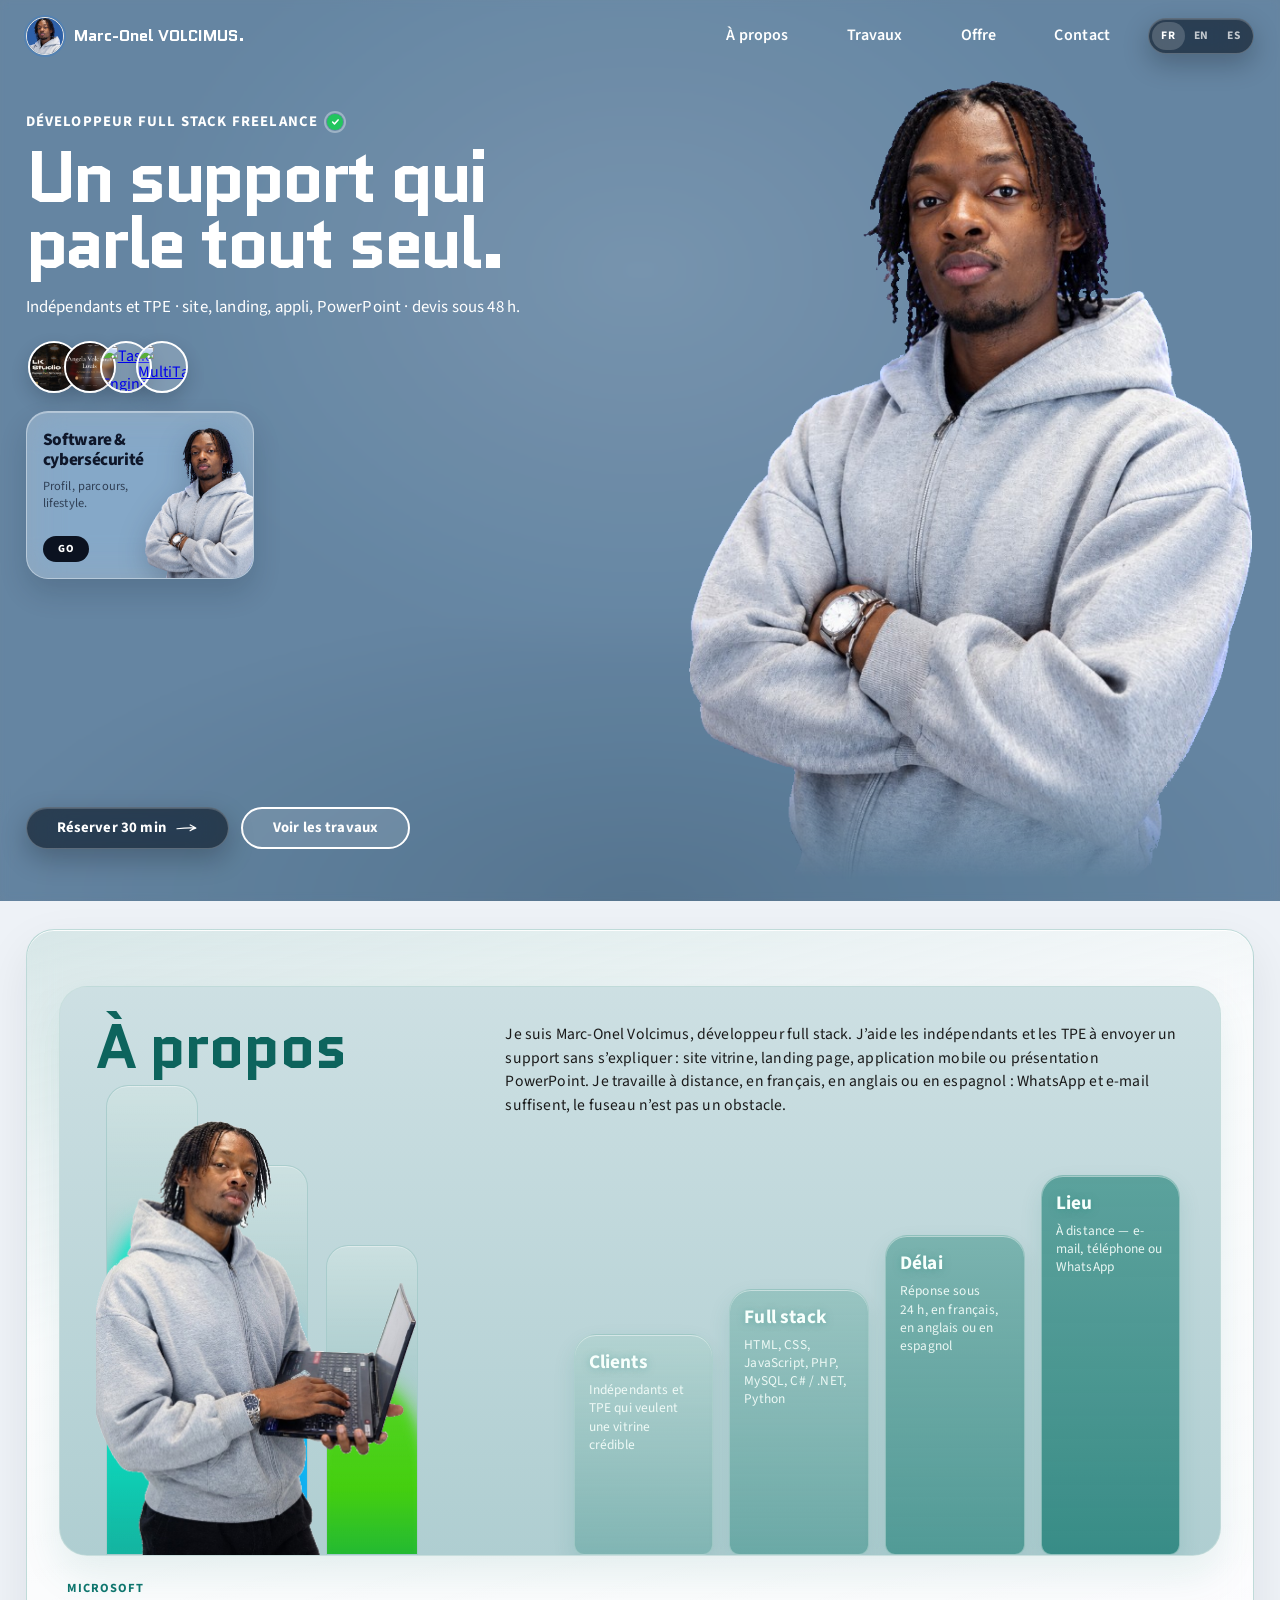
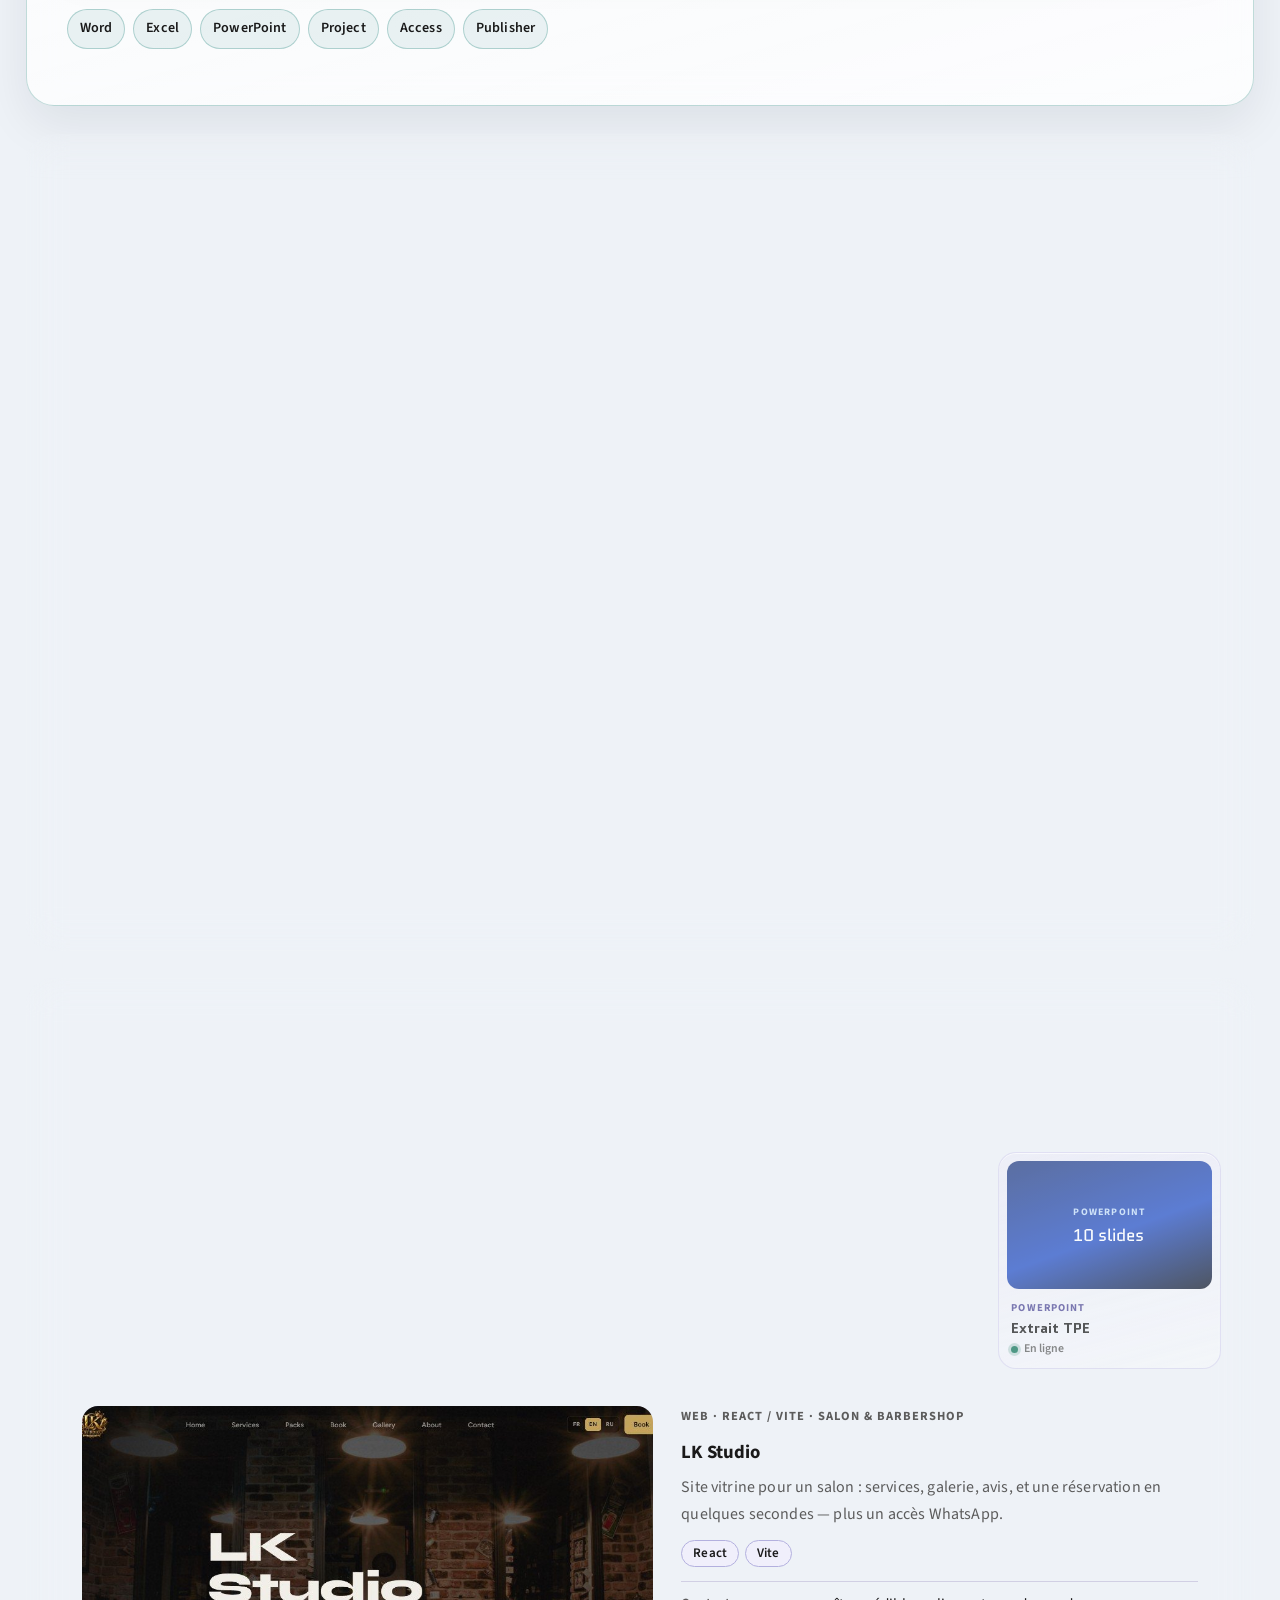
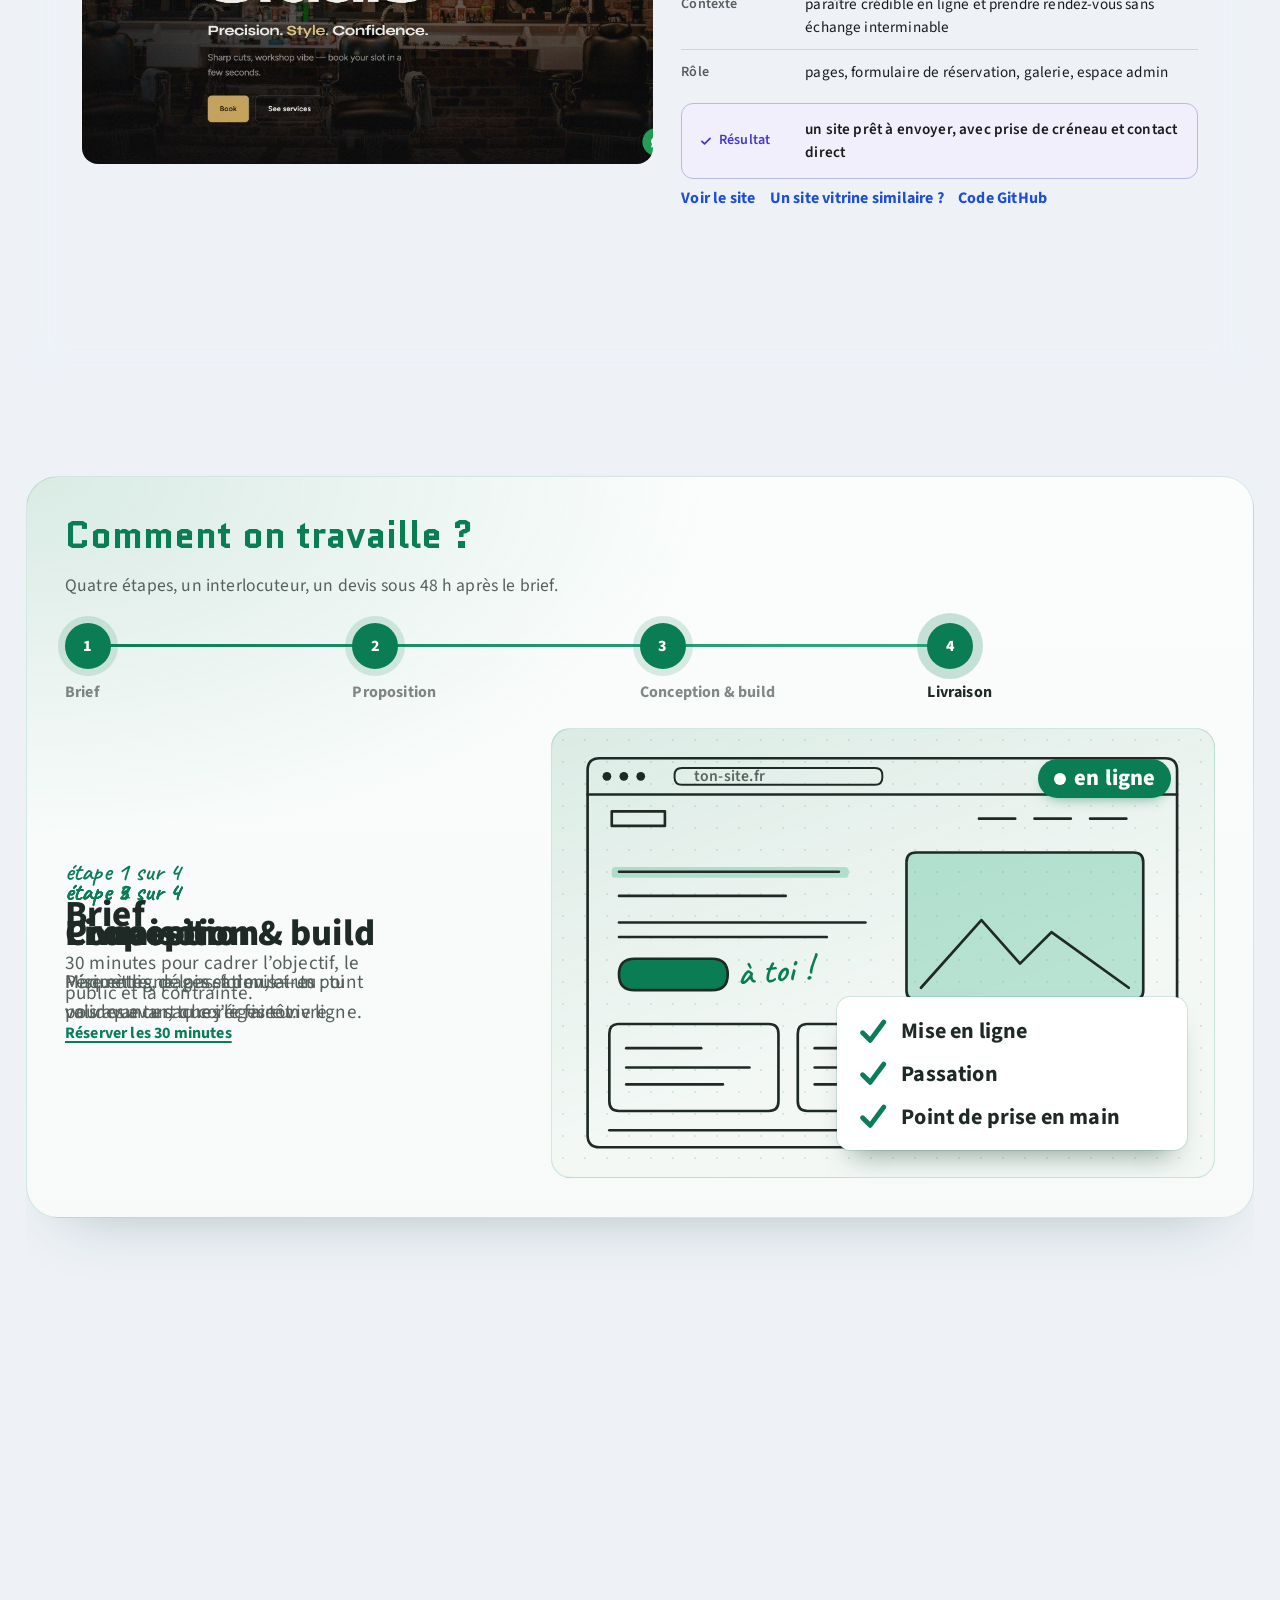
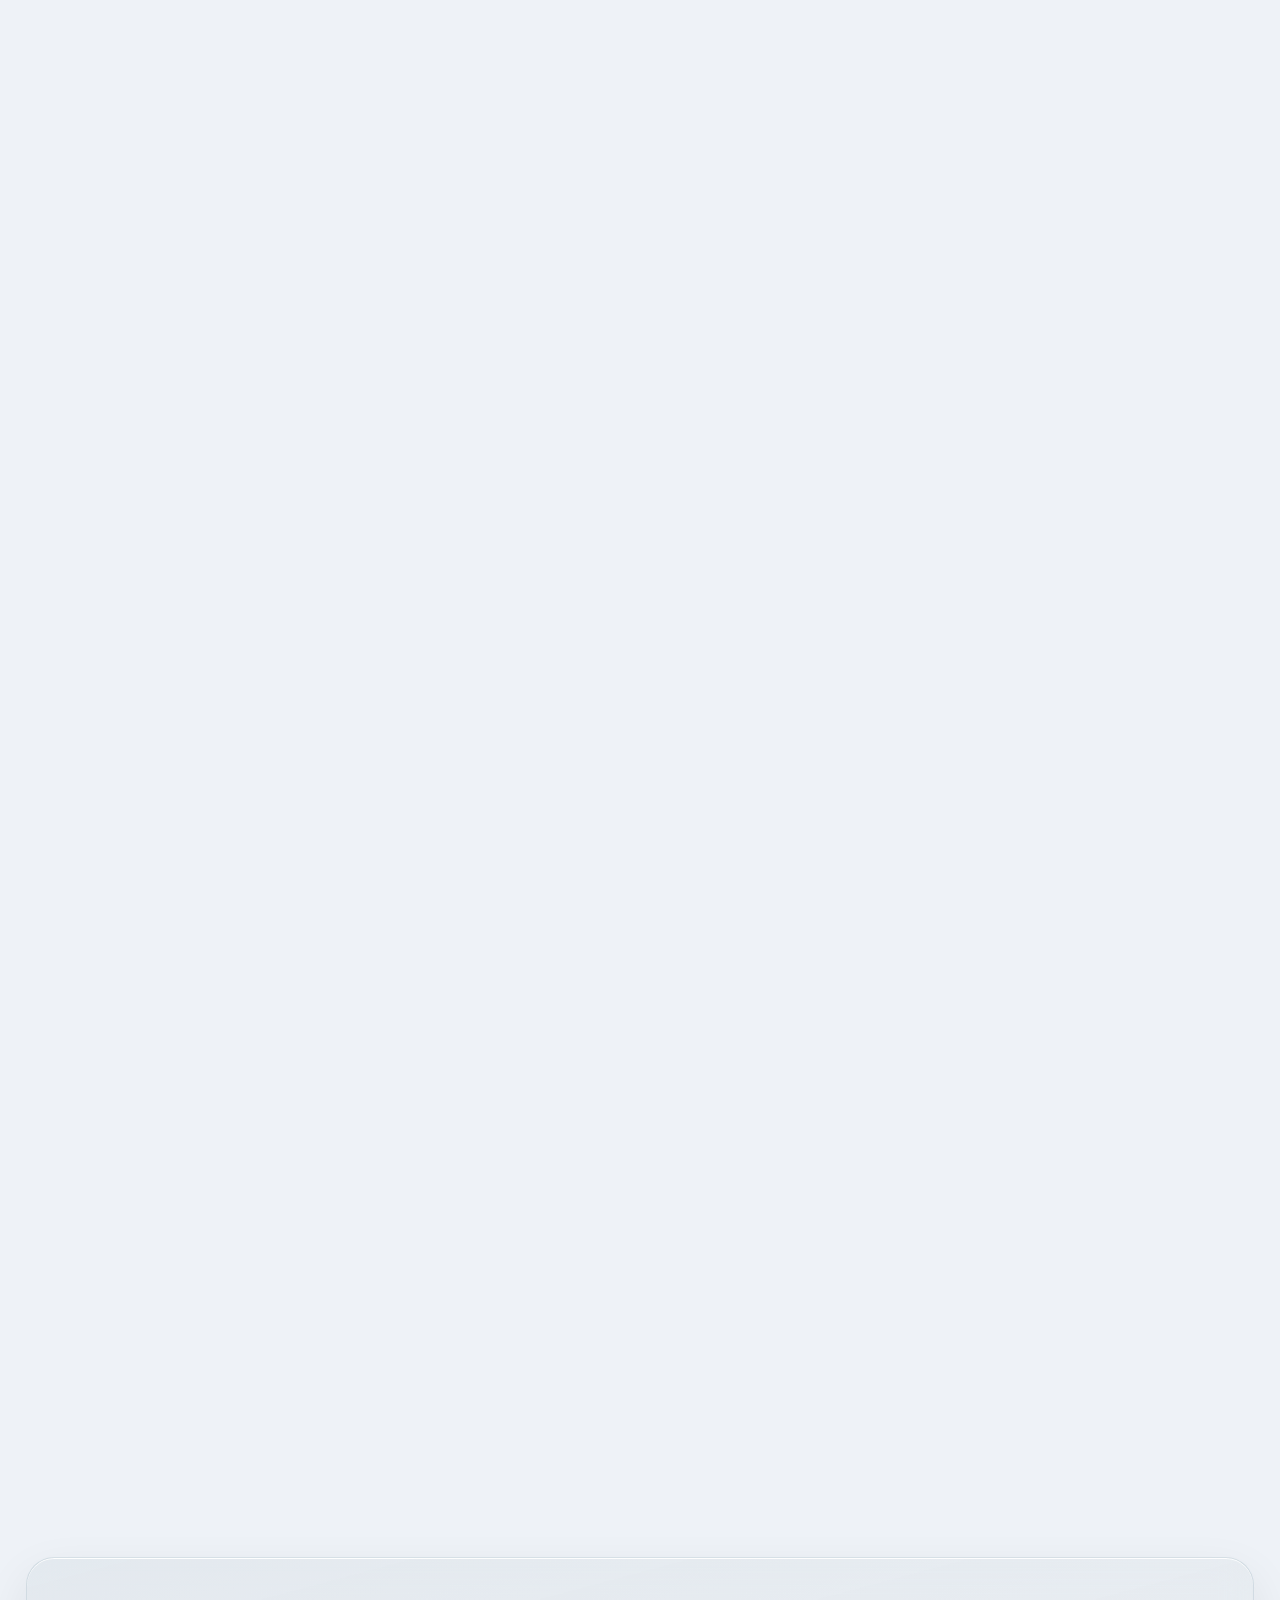
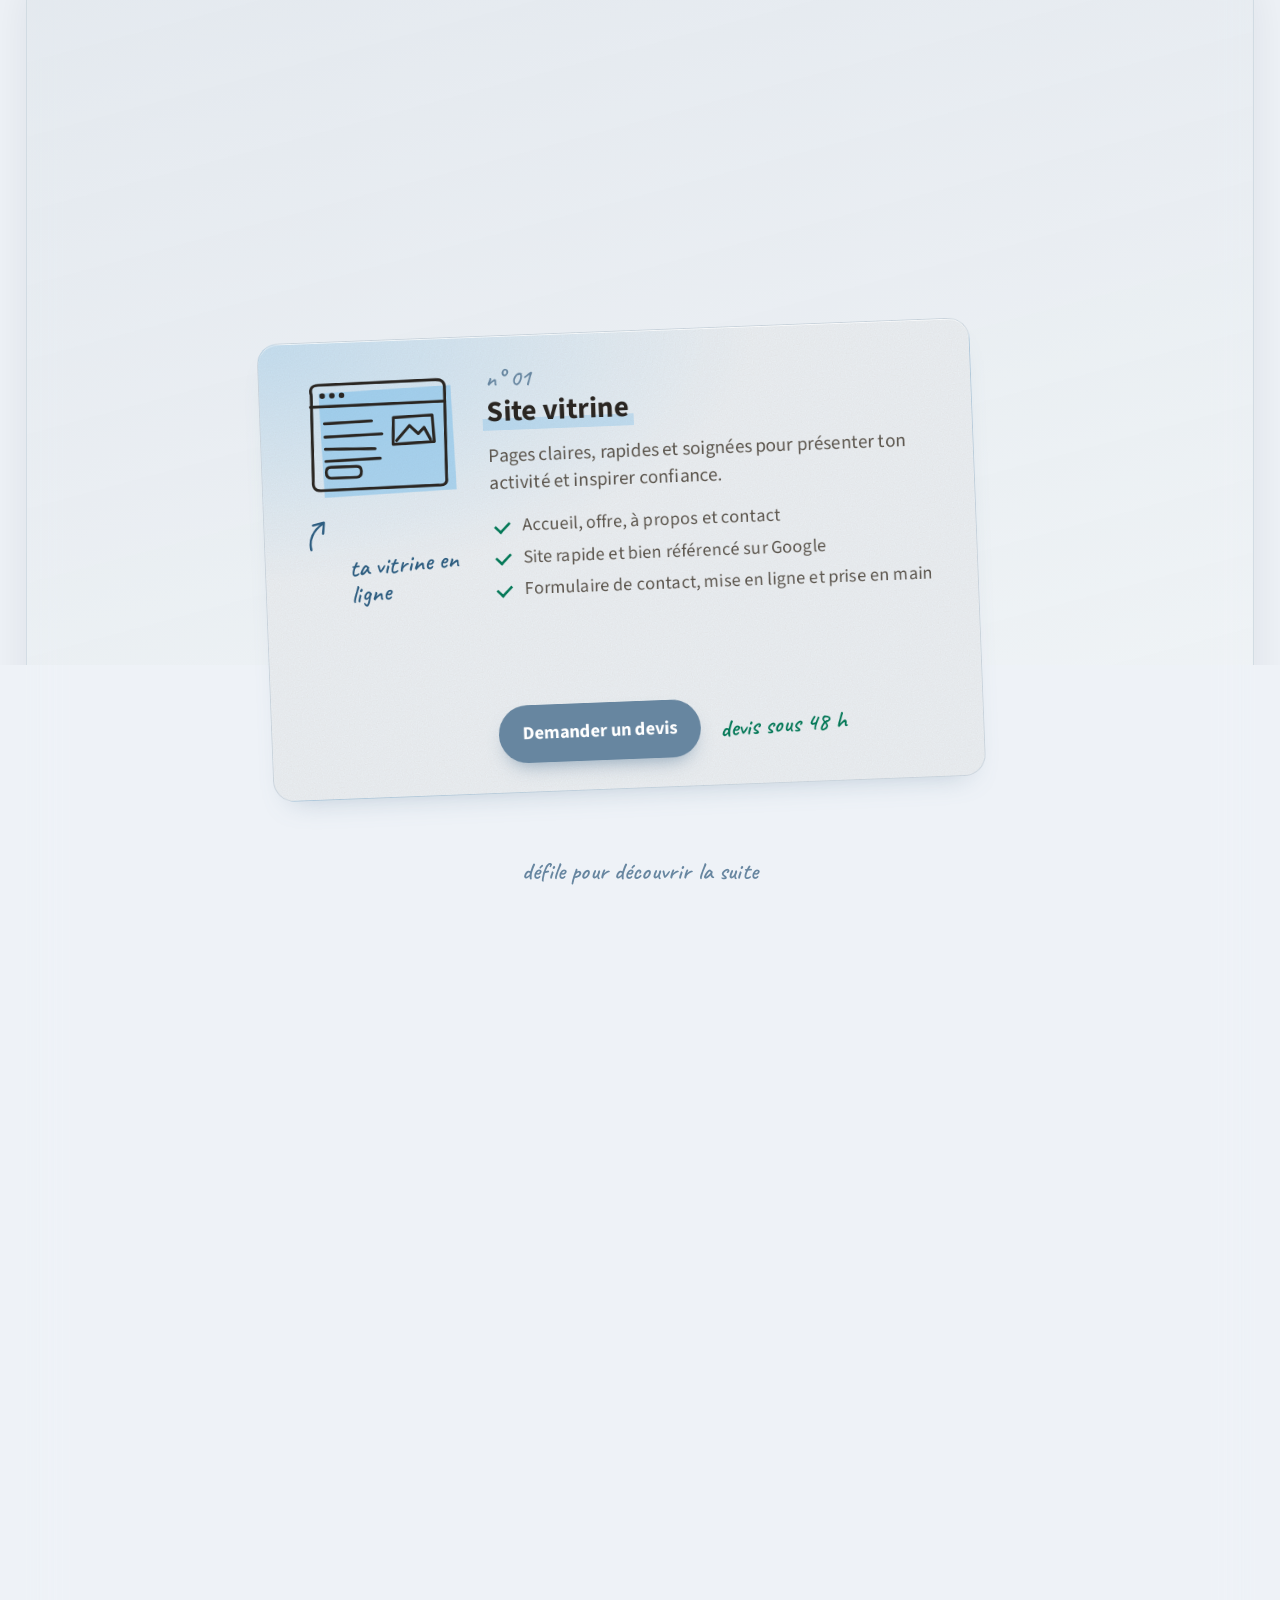
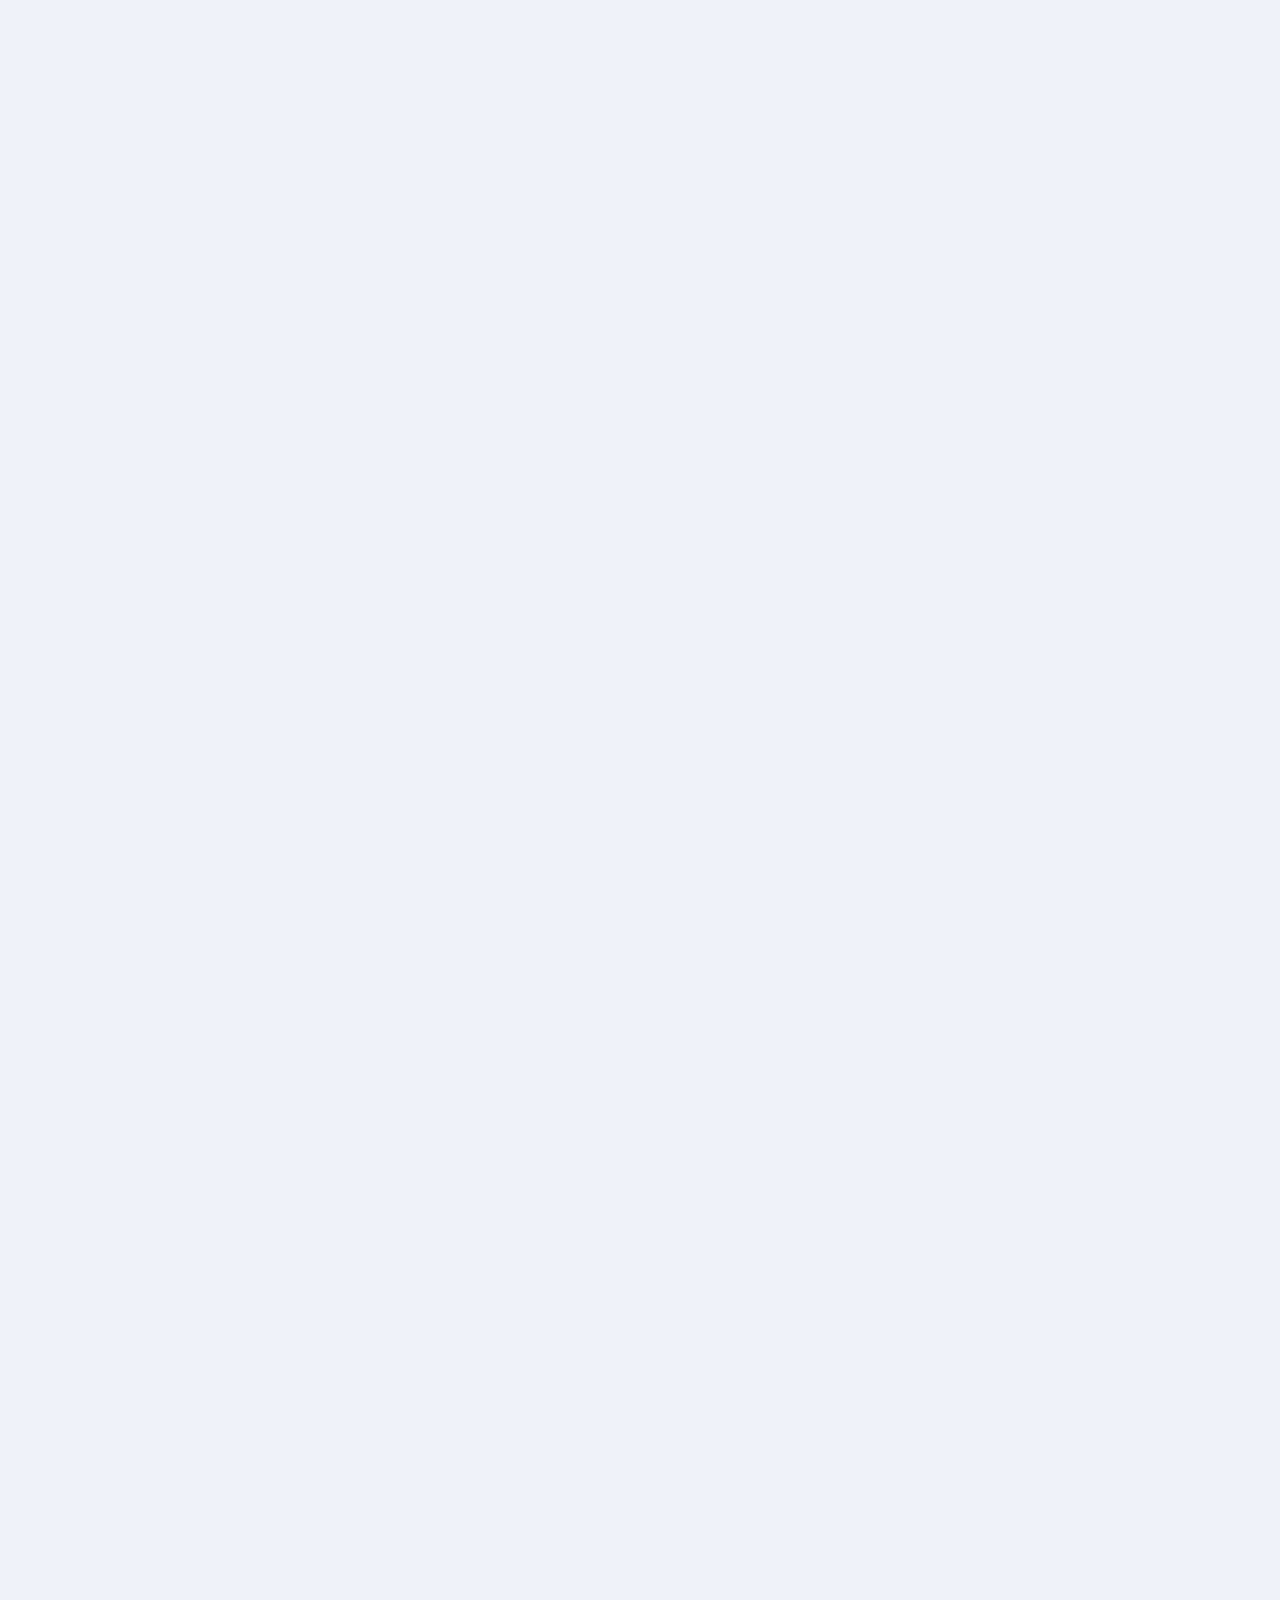
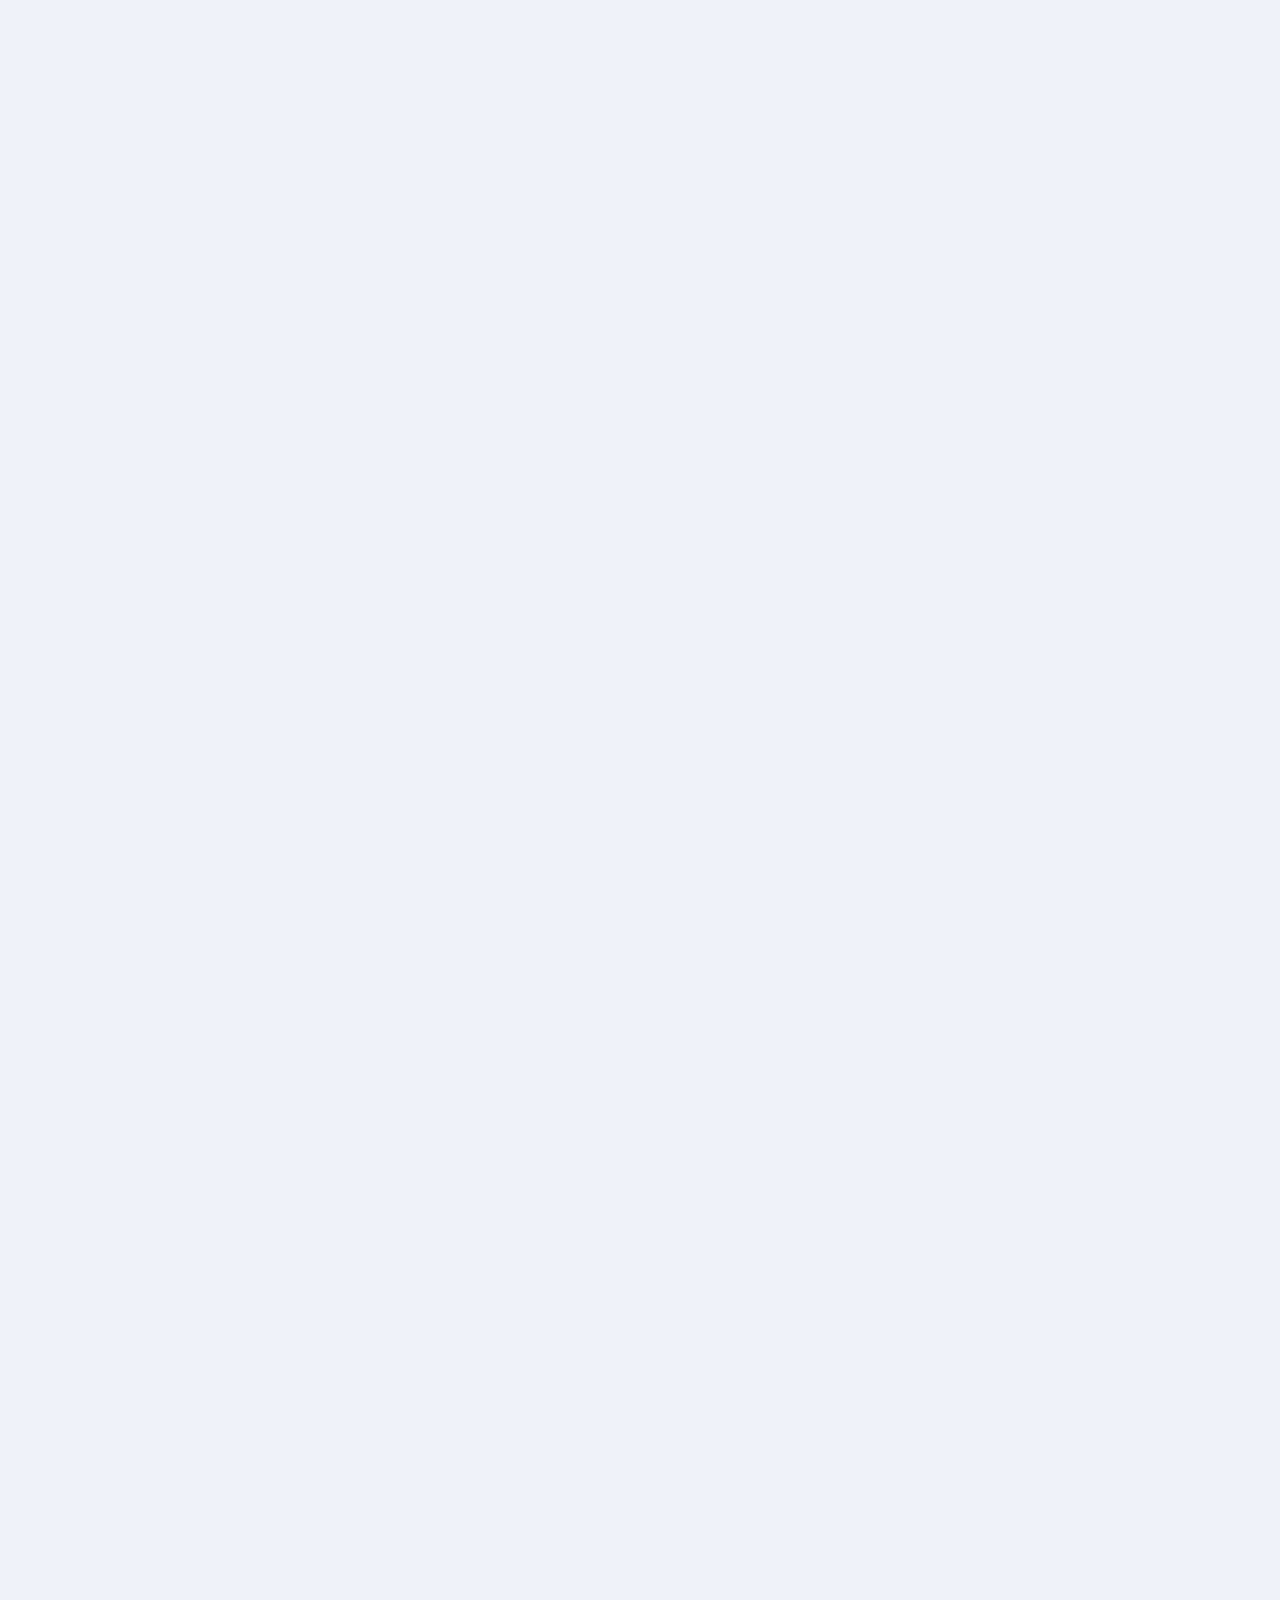
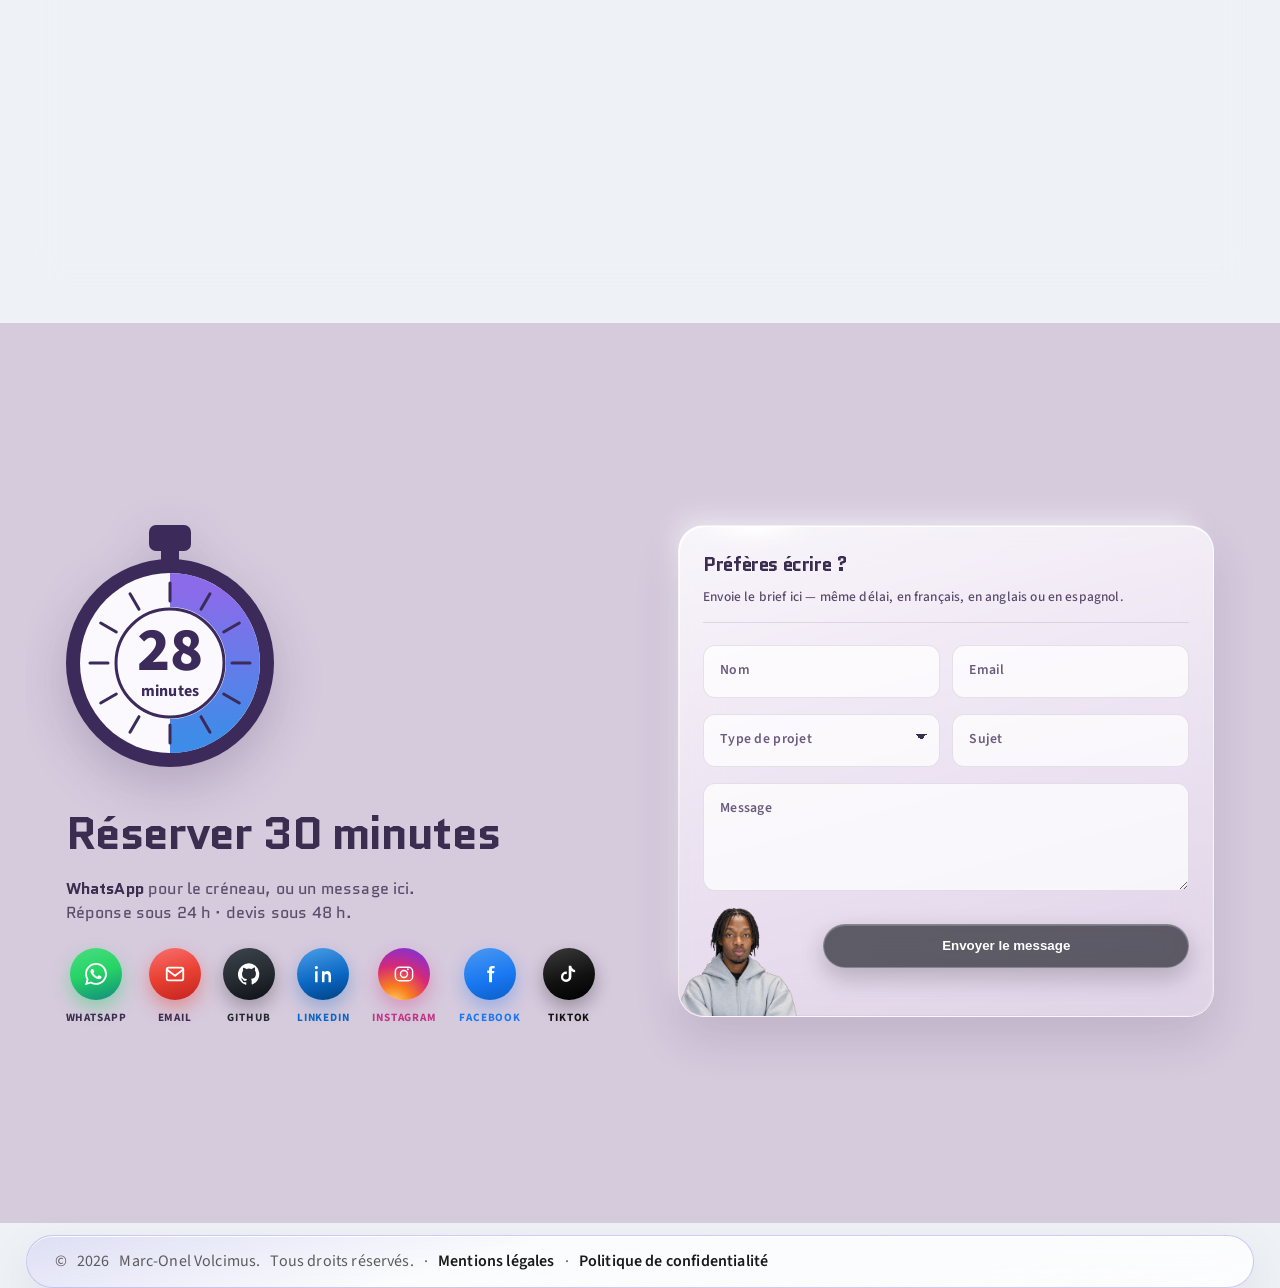
==== commit 792088e5: "Fond la photo d'A propos dans les cartes sur telephone. Co-authored-by: Cursor <cursoragent@cursor.c" ====
--- a/index.html
+++ b/index.html
@@ -57,7 +57,7 @@
       rel="stylesheet"
       href="https://fonts.googleapis.com/css2?family=Caveat:wght@500;600&family=Quantico:wght@400;700&family=Source+Sans+3:wght@400;600;700&display=swap"
     />
-    <link rel="stylesheet" href="style.css?v=20260813-s168" />
+    <link rel="stylesheet" href="style.css?v=20260813-s169" />
   </head>
   <body data-page="home">
     <a class="skip-link" href="#main" data-i18n="skip">Aller au contenu</a>
--- a/style.css
+++ b/style.css
@@ -8077,3 +8077,43 @@
     transition: none;
   }
 }
+
+/* ───────── À propos (mobile) : photo fondue dans les cartes ───────── */
+@media (max-width: 760px) {
+  .about-board__stage {
+    row-gap: 0;
+  }
+
+  .about-portrait {
+    --about-overlap: 34px;
+    width: min(236px, 68%);
+    margin: 4px auto calc(var(--about-overlap) * -1);
+  }
+
+  .about-portrait__img {
+    -webkit-mask-image: linear-gradient(
+      to bottom,
+      #000 0%,
+      #000 70%,
+      rgba(0, 0, 0, 0.82) 78%,
+      rgba(0, 0, 0, 0.52) 86%,
+      rgba(0, 0, 0, 0.2) 93%,
+      transparent 100%
+    );
+    mask-image: linear-gradient(
+      to bottom,
+      #000 0%,
+      #000 70%,
+      rgba(0, 0, 0, 0.82) 78%,
+      rgba(0, 0, 0, 0.52) 86%,
+      rgba(0, 0, 0, 0.2) 93%,
+      transparent 100%
+    );
+  }
+
+  .about-pillars {
+    position: relative;
+    z-index: 3;
+    margin-top: 0;
+  }
+}
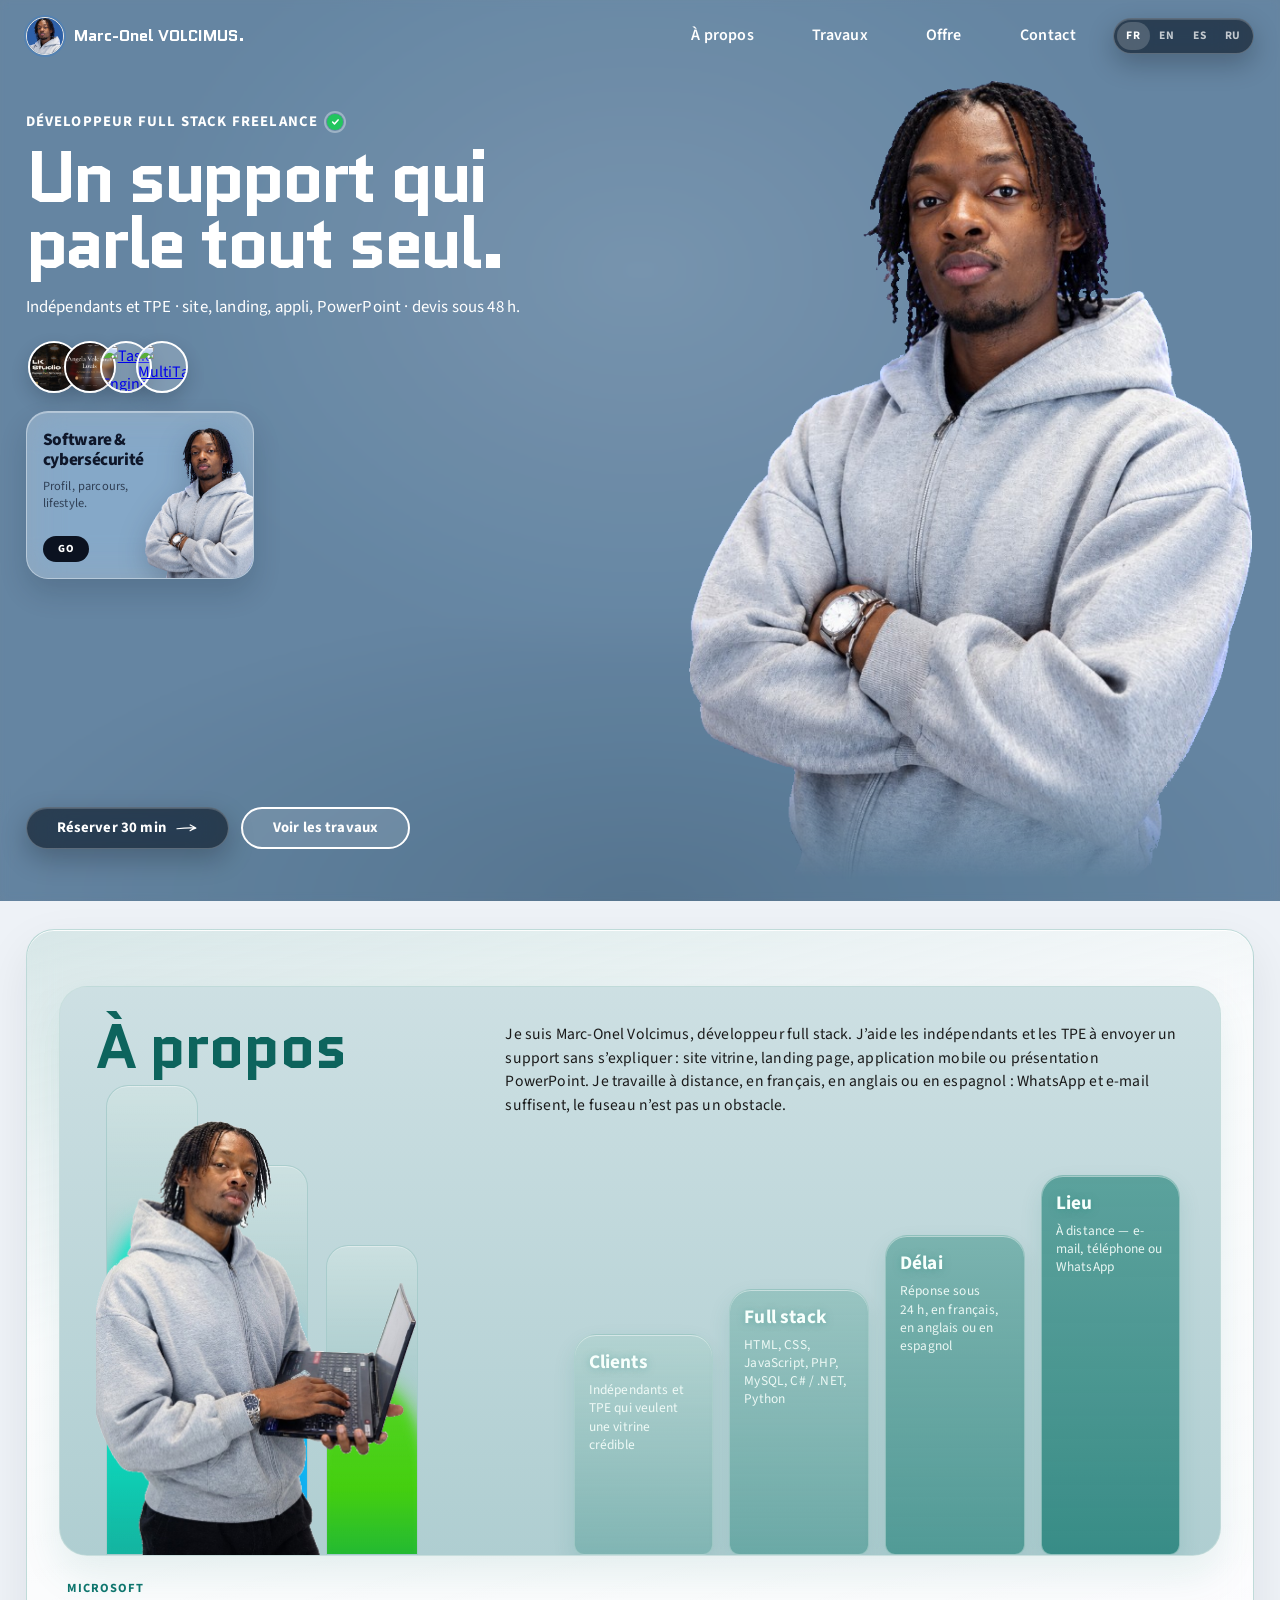
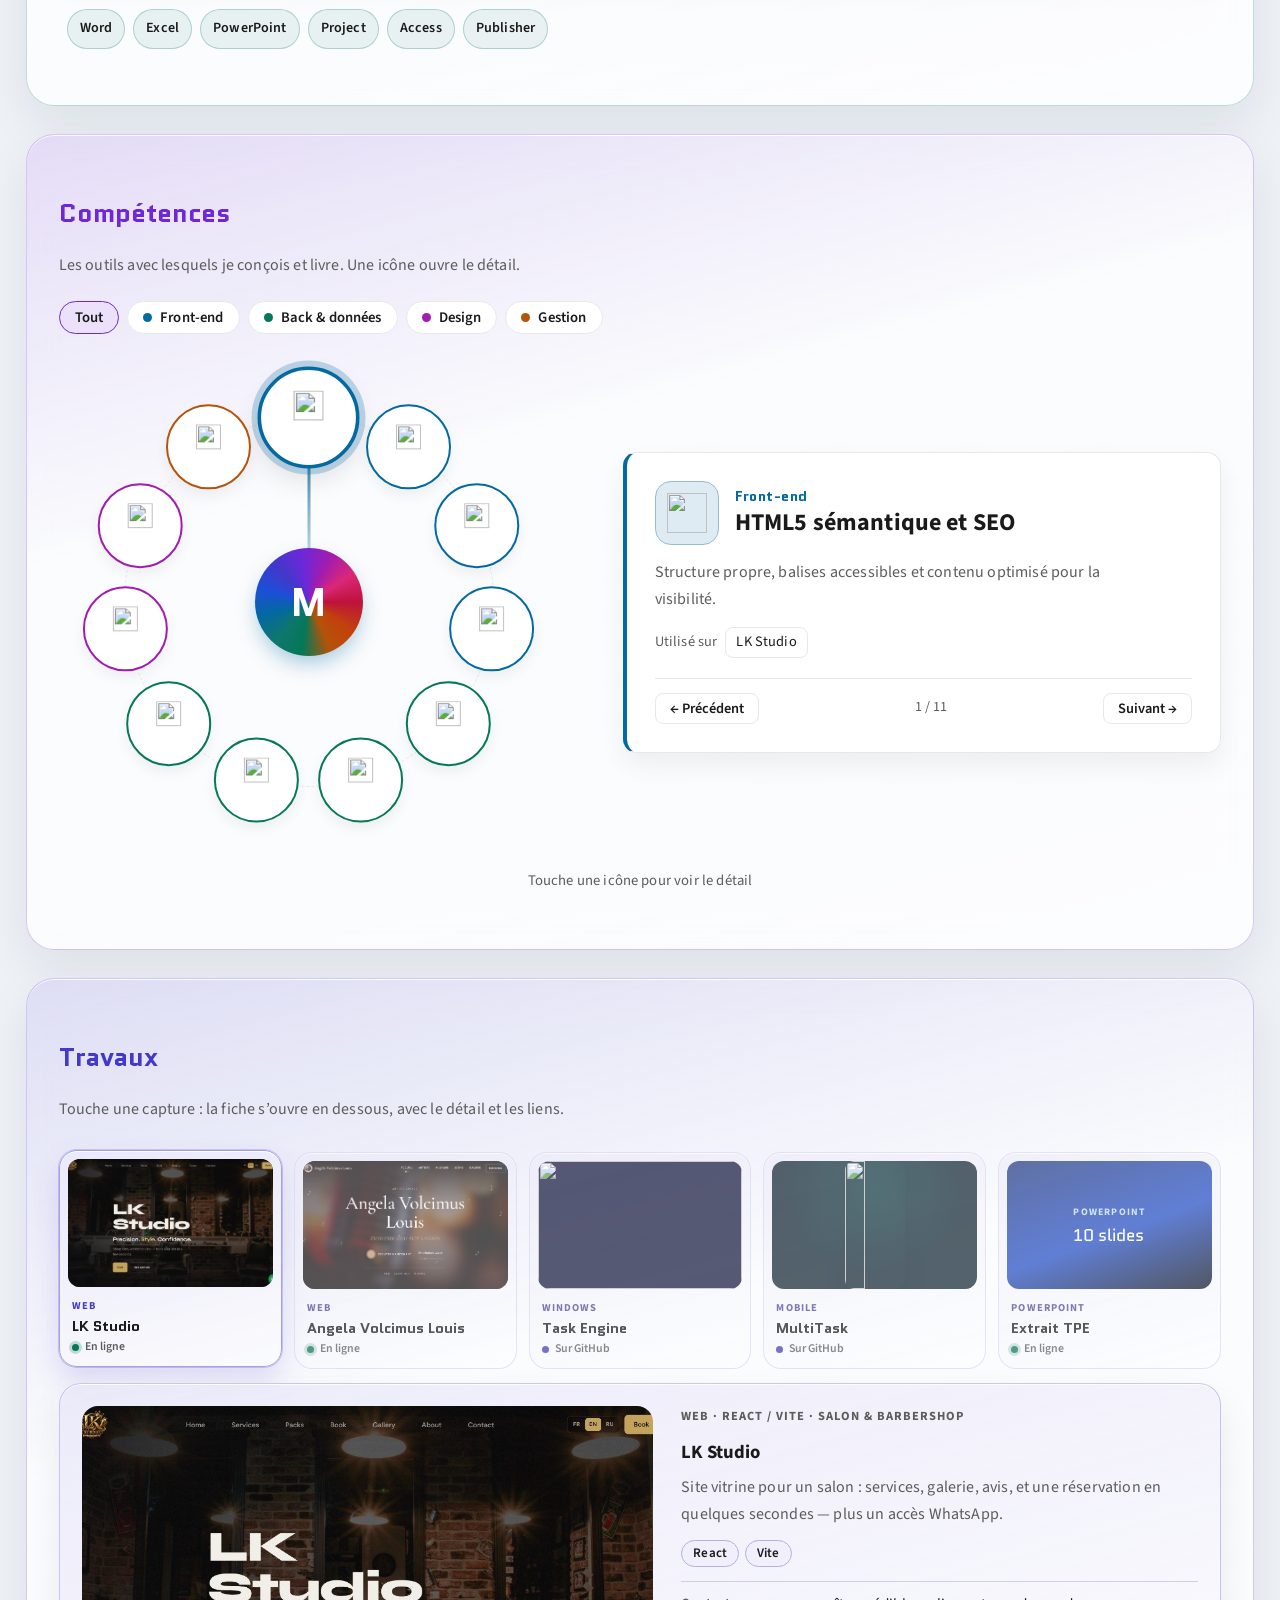
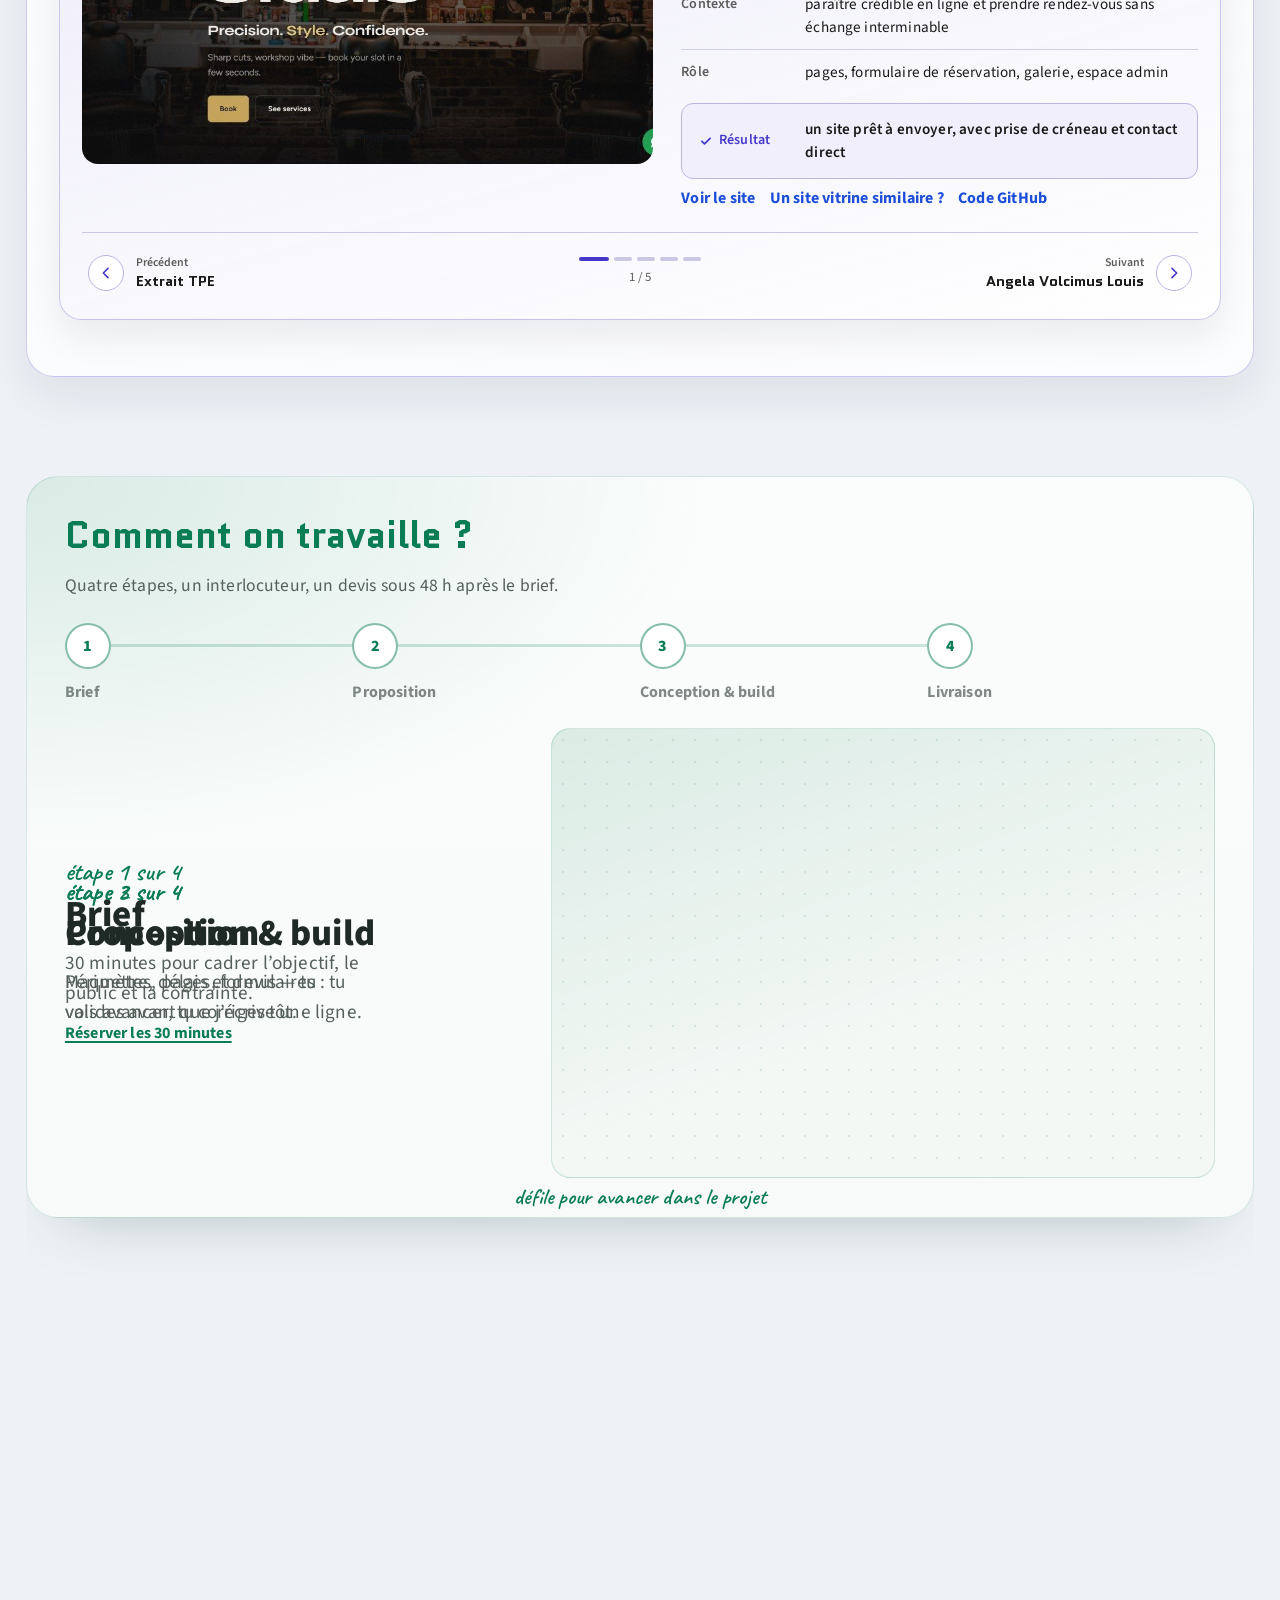
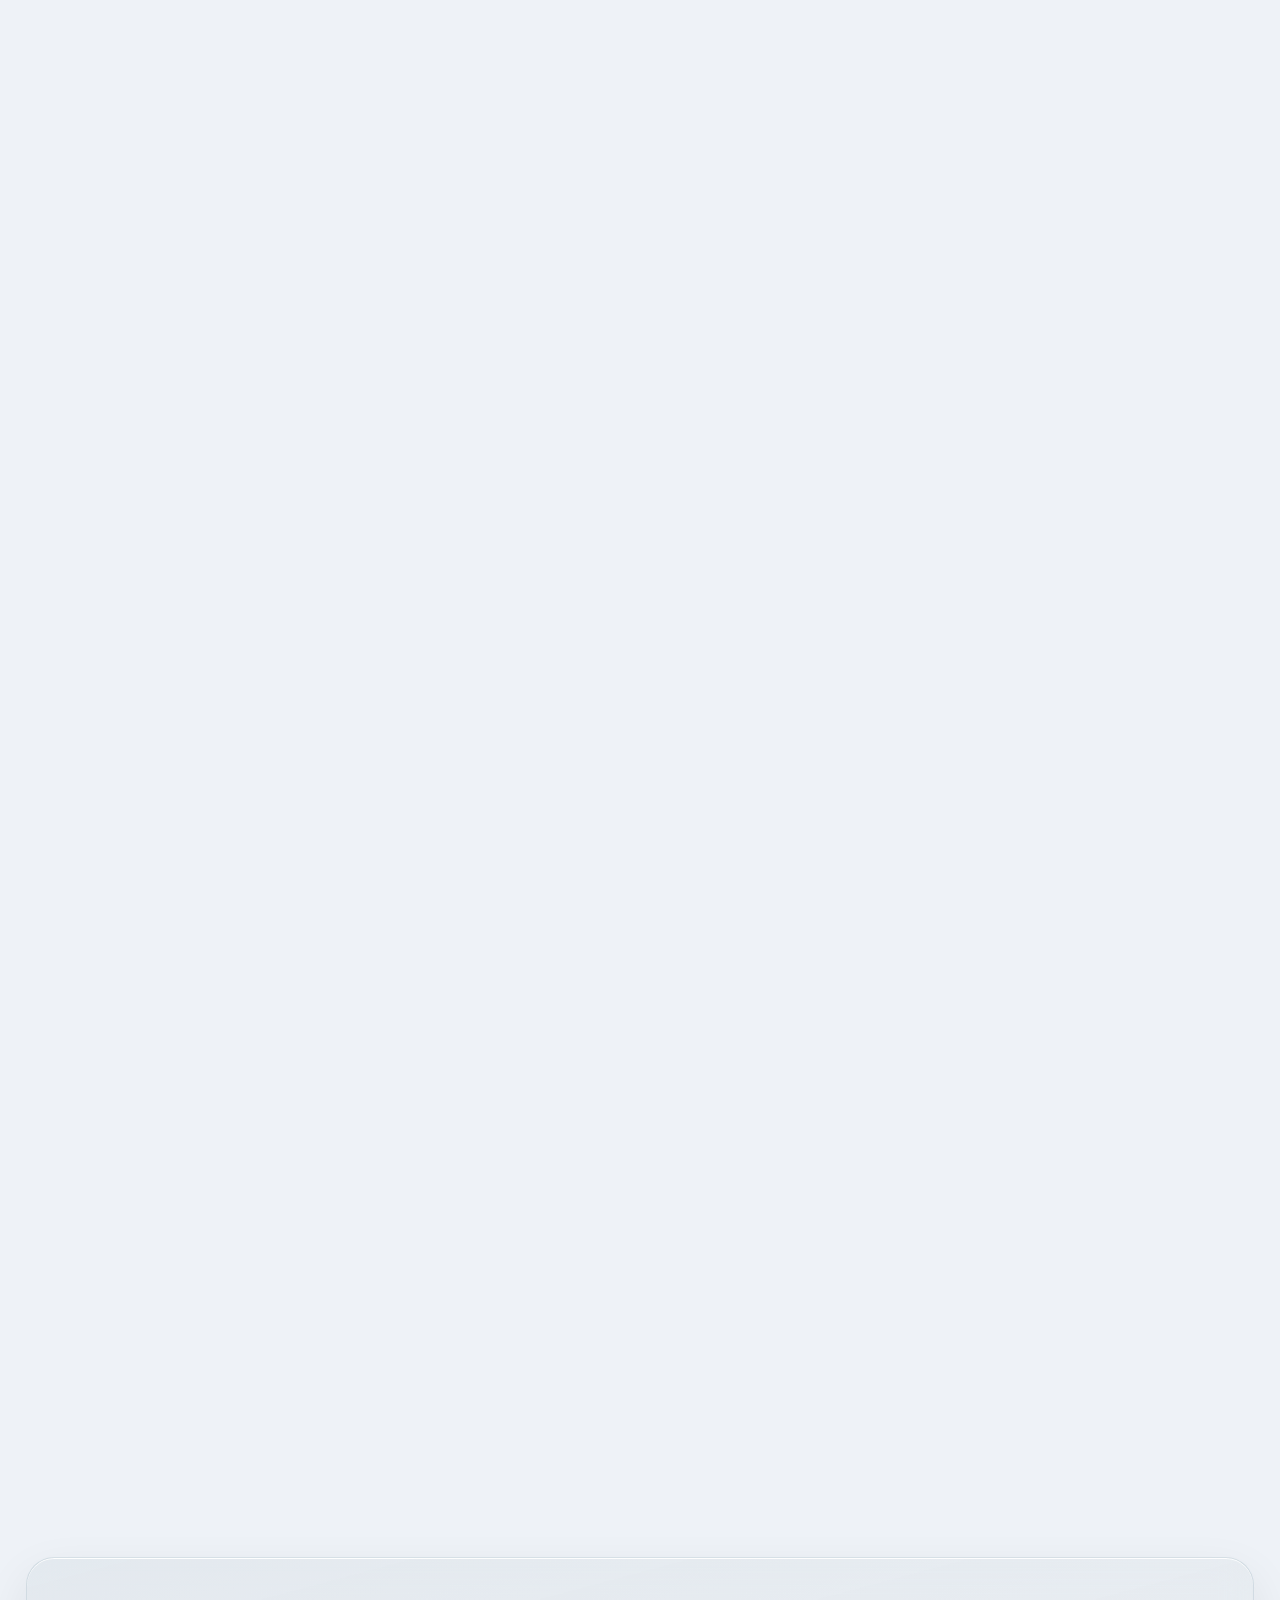
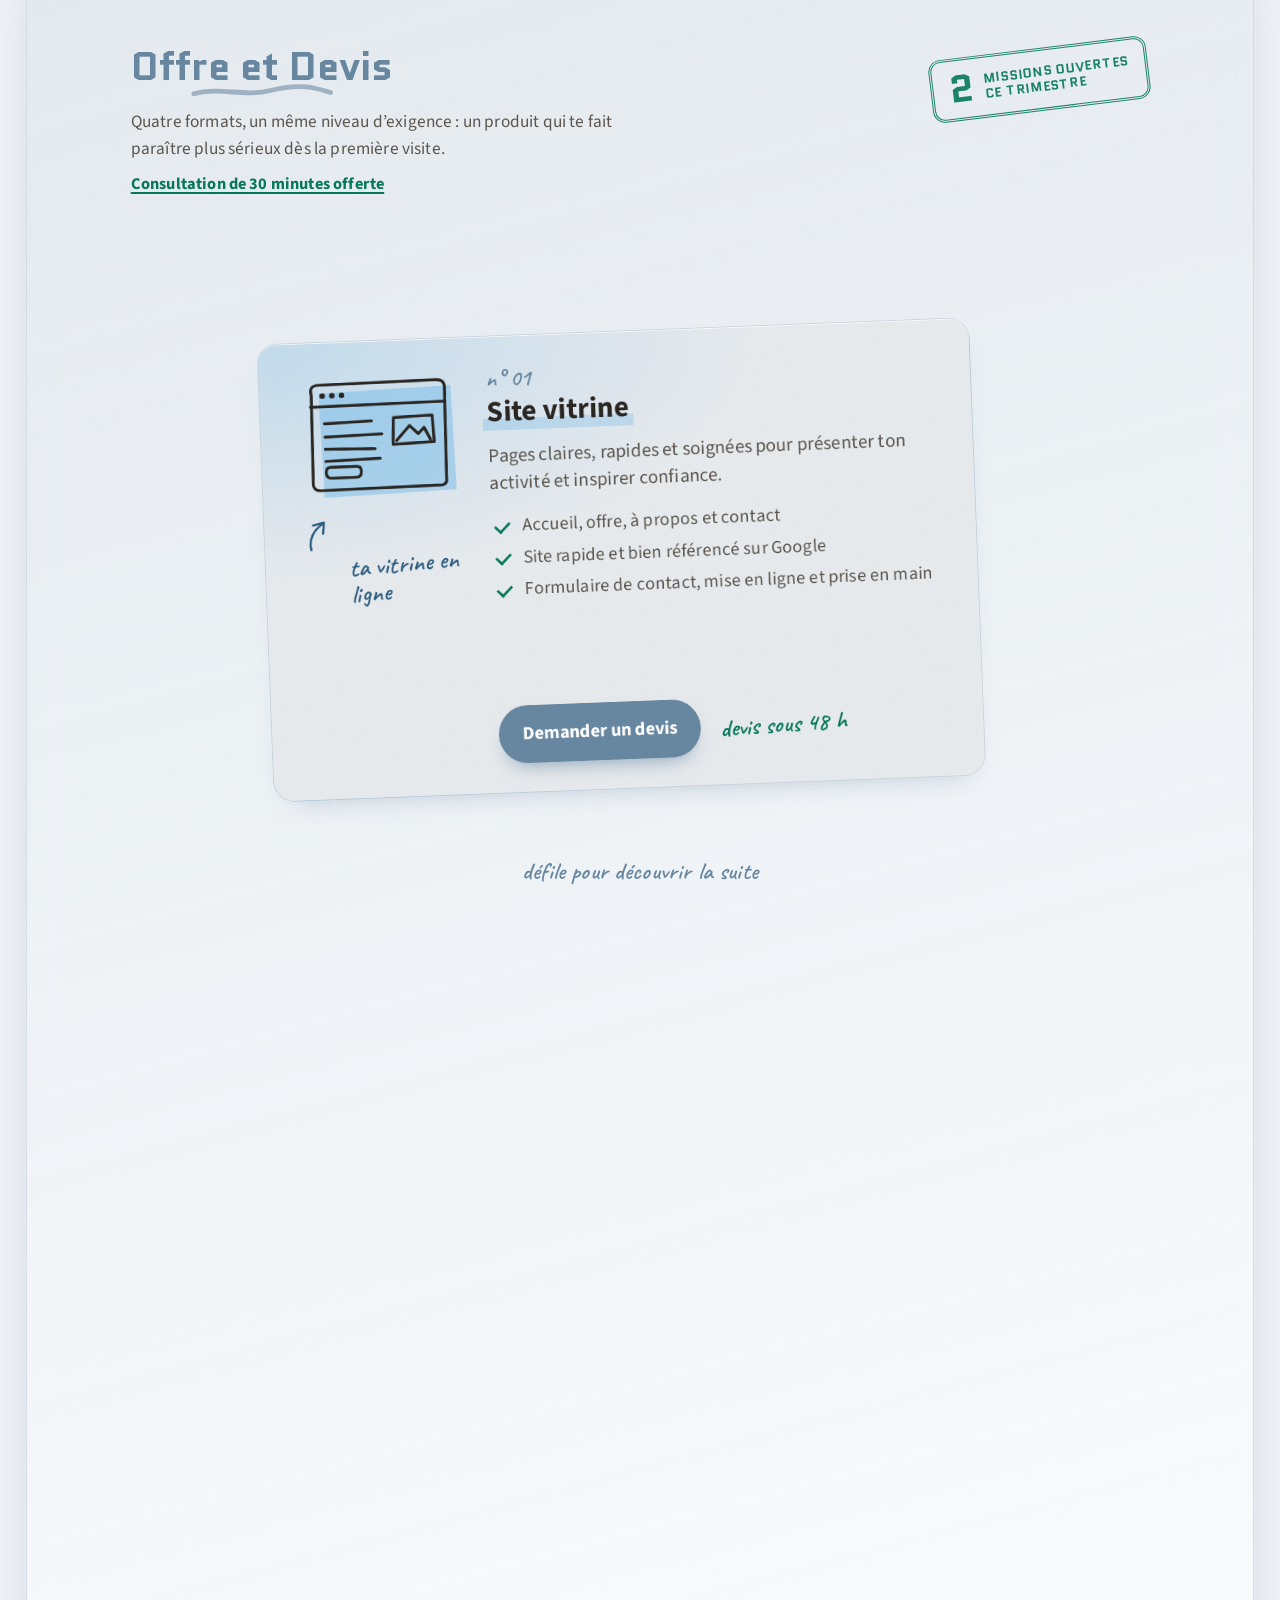
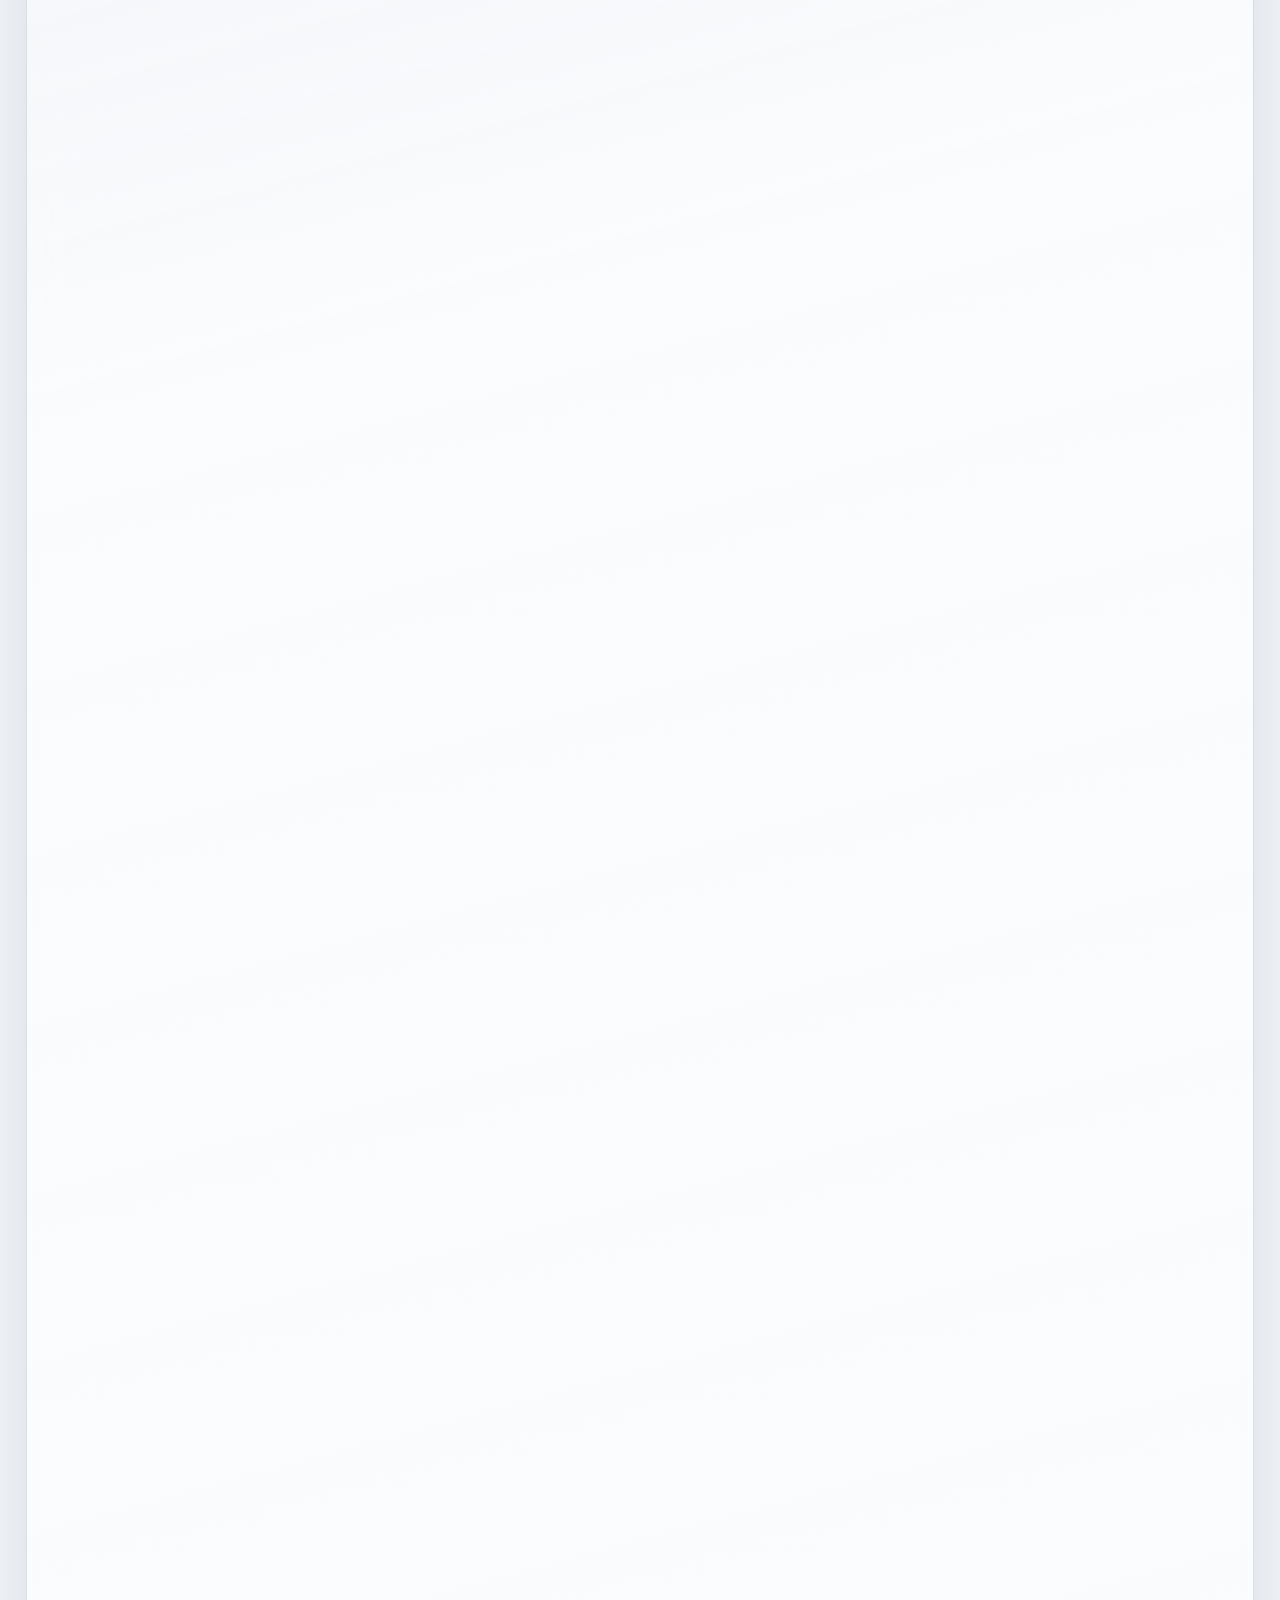
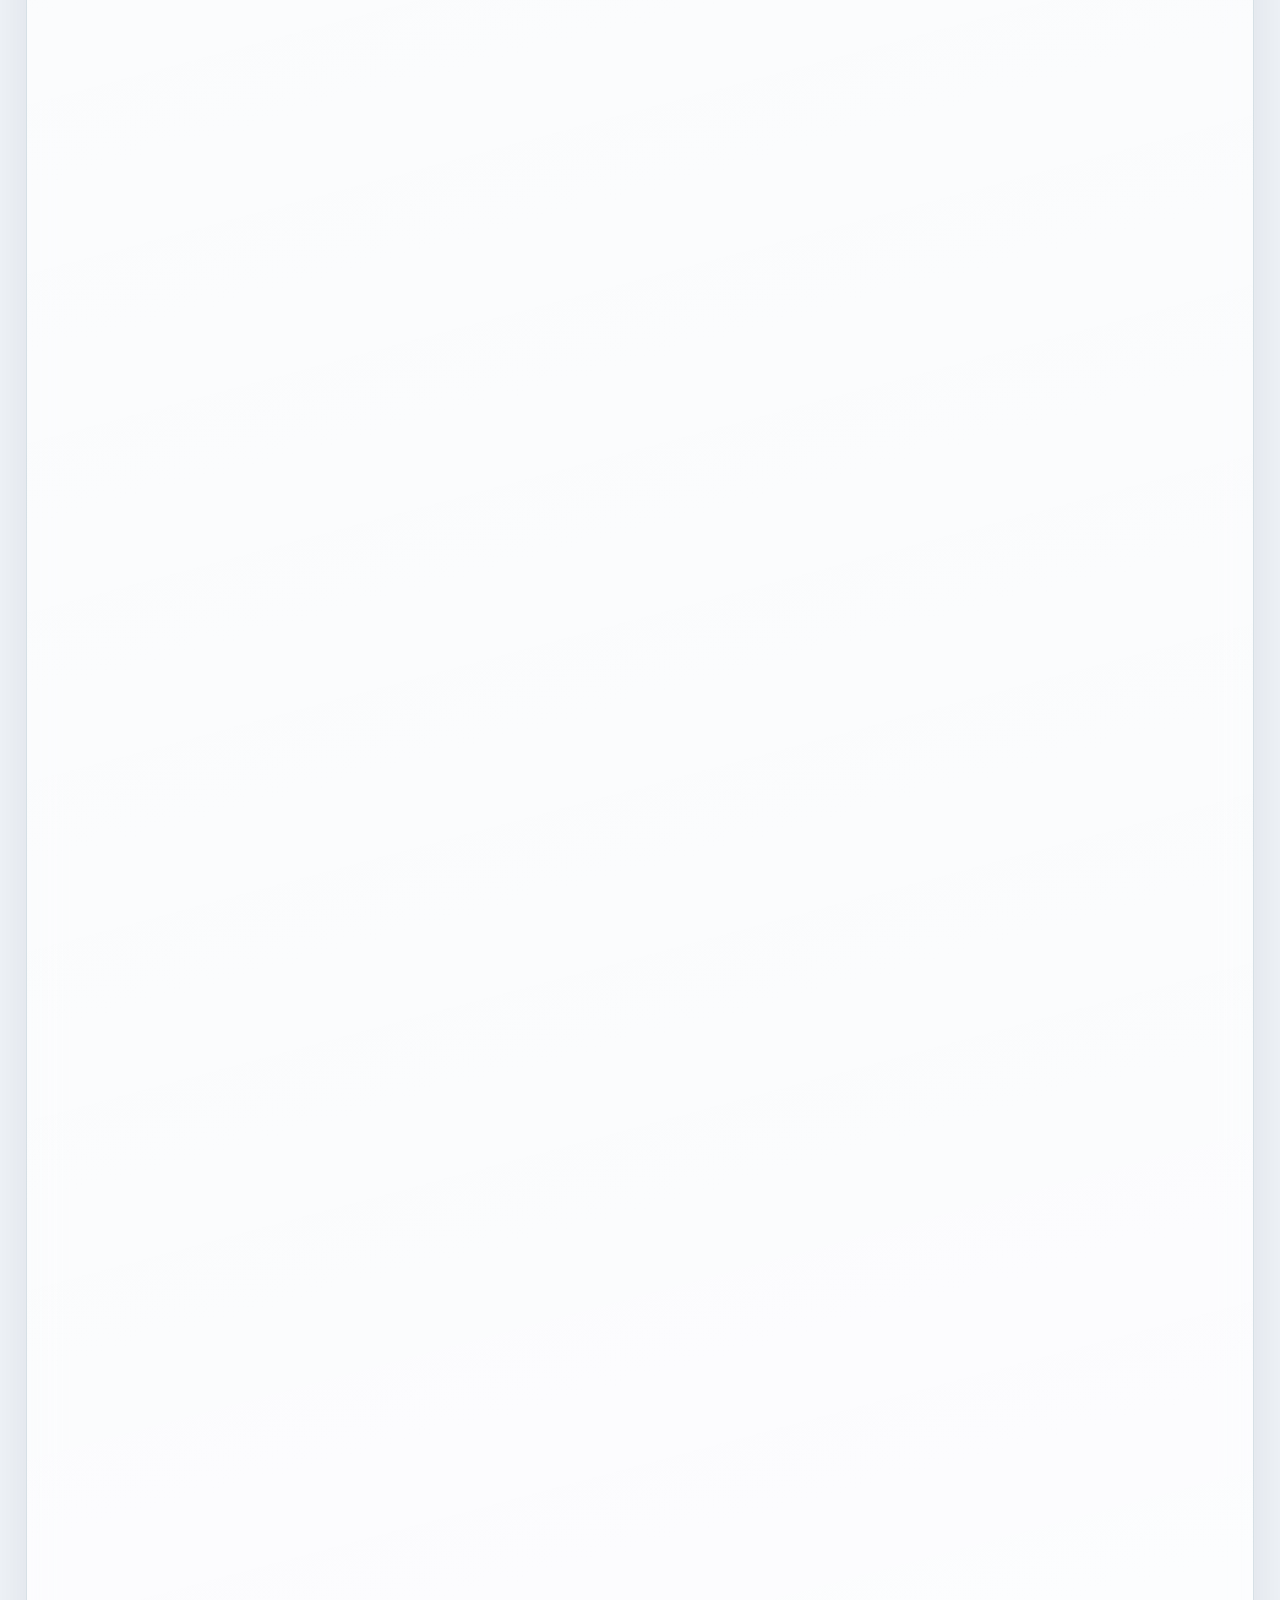
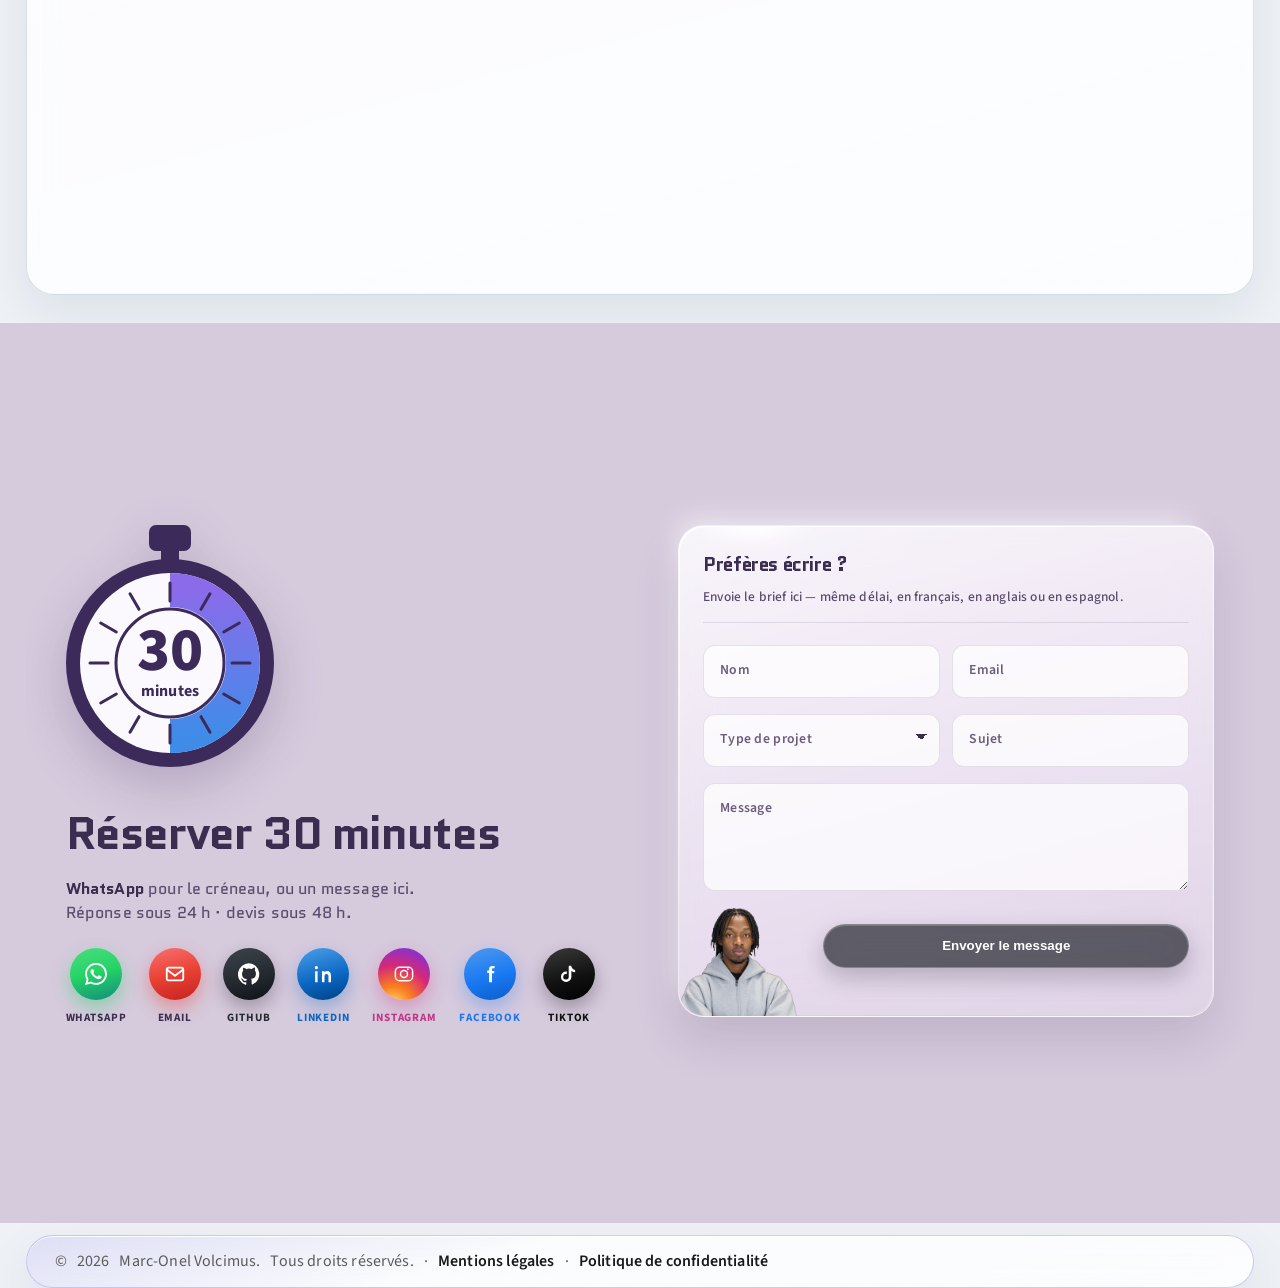
==== commit a447530b: "Ajoute le russe a cote du francais, de l'anglais et de l'espagnol. Co-authored-by: Cursor <cursorage" ====
--- a/index.html
+++ b/index.html
@@ -44,7 +44,7 @@
       try {
         document.documentElement.classList.remove("theme-dark");
         const savedLang = localStorage.getItem("portfolio-lang");
-        if (savedLang === "en" || savedLang === "es") {
+        if (savedLang === "en" || savedLang === "es" || savedLang === "ru") {
           document.documentElement.lang = savedLang;
         }
       } catch (error) {
@@ -55,9 +55,9 @@
     <link rel="preconnect" href="https://fonts.gstatic.com" crossorigin />
     <link
       rel="stylesheet"
-      href="https://fonts.googleapis.com/css2?family=Caveat:wght@500;600&family=Quantico:wght@400;700&family=Source+Sans+3:wght@400;600;700&display=swap"
+      href="https://fonts.googleapis.com/css2?family=Caveat:wght@500;600&family=Marck+Script&family=Quantico:wght@400;700&family=Source+Sans+3:wght@400;600;700&display=swap"
     />
-    <link rel="stylesheet" href="style.css?v=20260813-s169" />
+    <link rel="stylesheet" href="style.css?v=20260813-s171" />
   </head>
   <body data-page="home">
     <a class="skip-link" href="#main" data-i18n="skip">Aller au contenu</a>
@@ -119,6 +119,7 @@
             <button type="button" class="nav-lang__btn is-active" data-lang="fr" lang="fr" aria-pressed="true">FR</button>
             <button type="button" class="nav-lang__btn" data-lang="en" lang="en" aria-pressed="false">EN</button>
             <button type="button" class="nav-lang__btn" data-lang="es" lang="es" aria-pressed="false">ES</button>
+            <button type="button" class="nav-lang__btn" data-lang="ru" lang="ru" aria-pressed="false">RU</button>
           </div>
           <button
             class="nav-theme-btn"
@@ -1202,7 +1203,7 @@
       </div>
     </dialog>
 
-    <script src="i18n.js?v=20260813-s23" defer></script>
+    <script src="i18n.js?v=20260813-s24" defer></script>
     <script src="script.js?v=20260813-s74" defer></script>
   </body>
 </html>
--- a/style.css
+++ b/style.css
@@ -8078,6 +8078,30 @@
   }
 }
 
+html[lang="ru"] h1,
+html[lang="ru"] h2 {
+  font-family: "Source Sans 3", "Segoe UI", Arial, sans-serif;
+}
+
+html[lang="ru"] .hero-flourish__note {
+  font-family: "Marck Script", "Caveat", cursive;
+  font-weight: 400;
+  font-size: 0.92rem;
+  letter-spacing: 0;
+  line-height: 1;
+  top: -8px;
+}
+
+html[lang="ru"] .cartes {
+  --cartes-font-display: "Source Sans 3", "Segoe UI", Arial, sans-serif;
+  --cartes-font-hand: "Marck Script", "Caveat", cursive;
+}
+
+html[lang="ru"] .trav {
+  --trav-font-display: "Source Sans 3", "Segoe UI", Arial, sans-serif;
+  --trav-font-hand: "Marck Script", "Caveat", cursive;
+}
+
 /* ───────── À propos (mobile) : photo fondue dans les cartes ───────── */
 @media (max-width: 760px) {
   .about-board__stage {
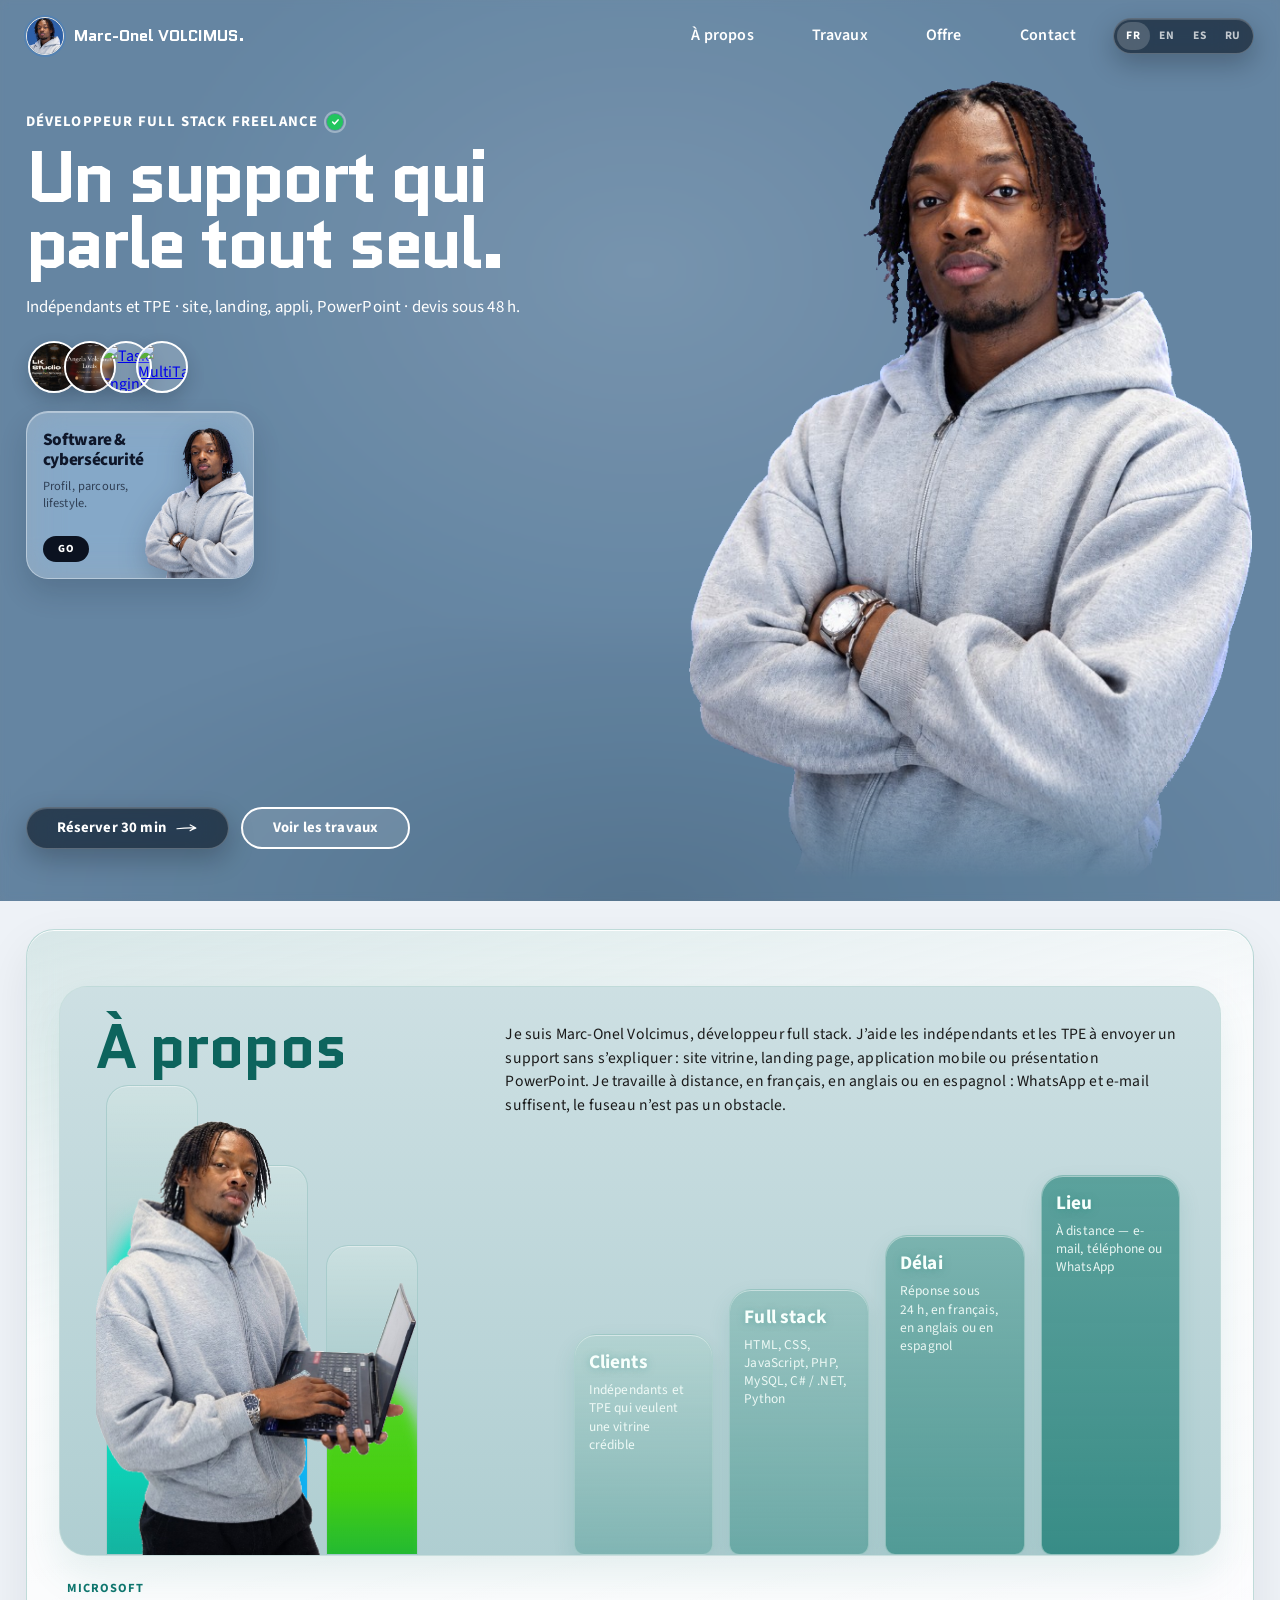
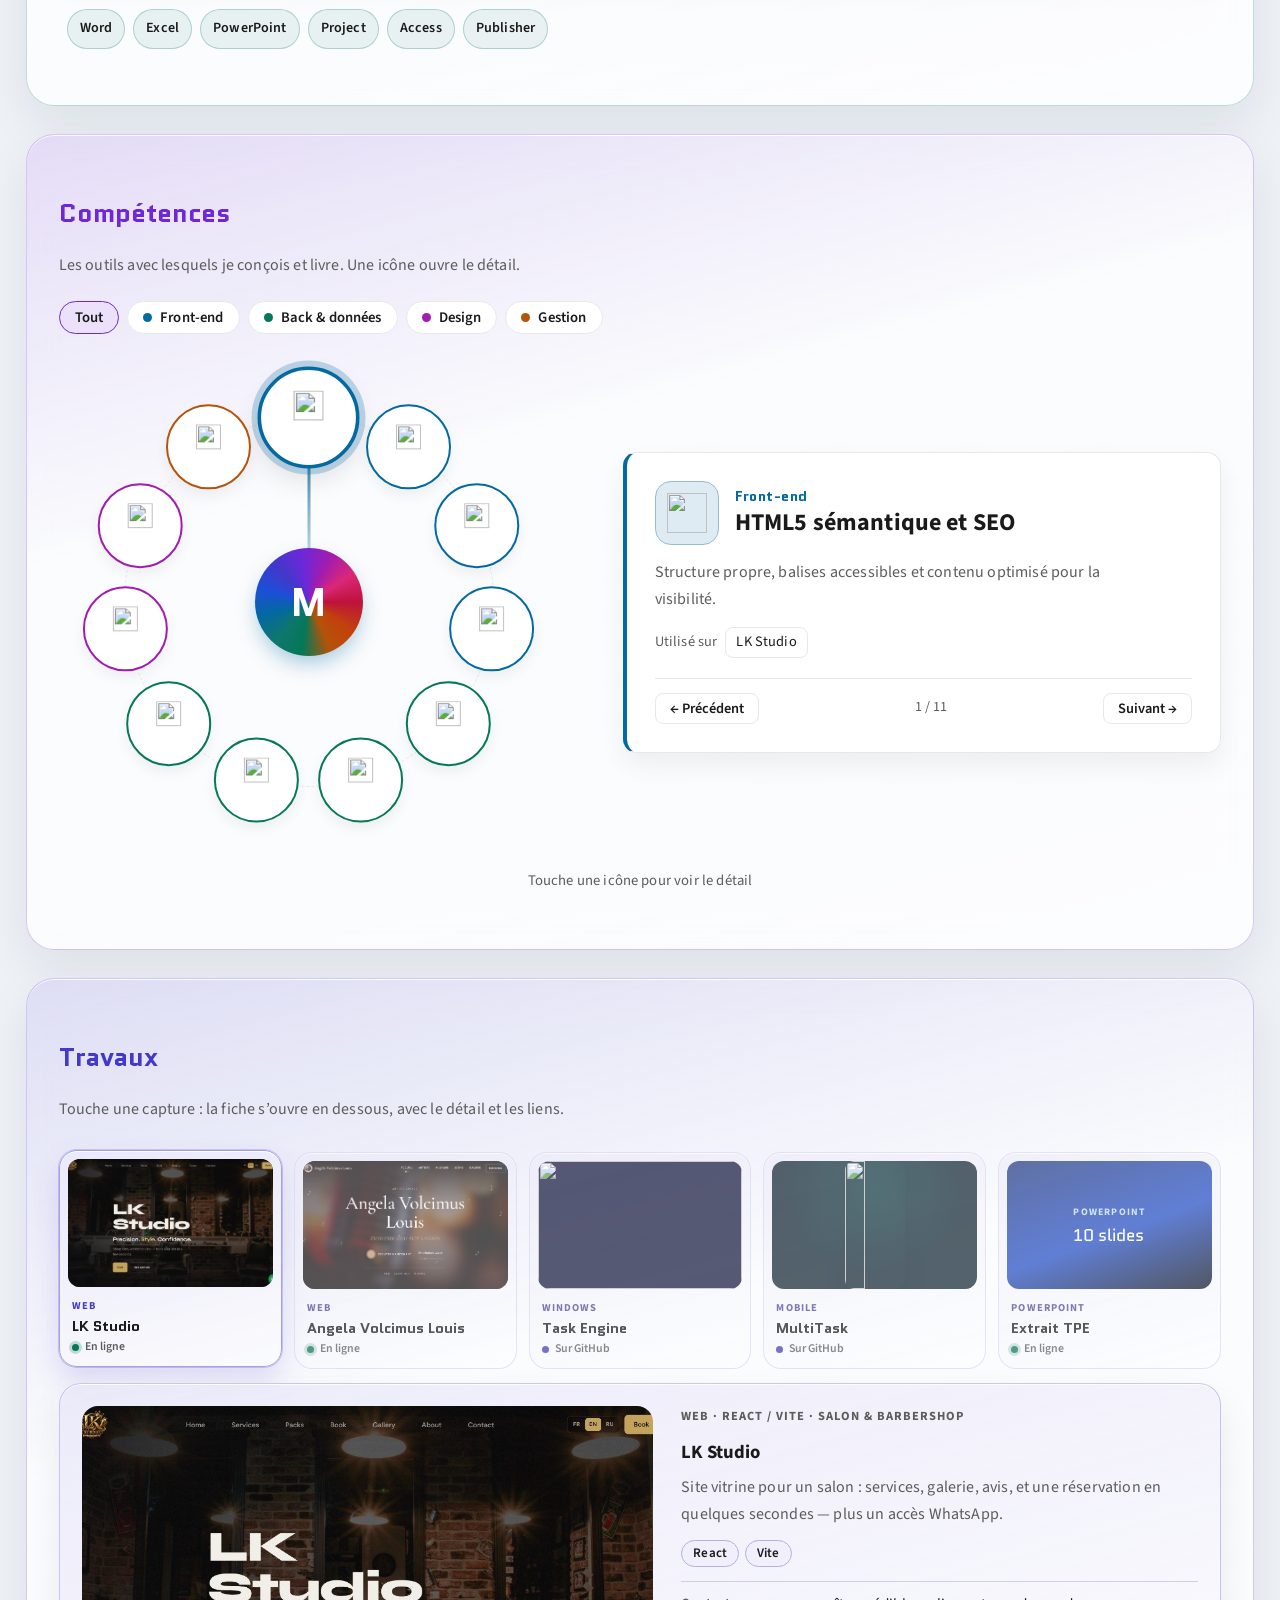
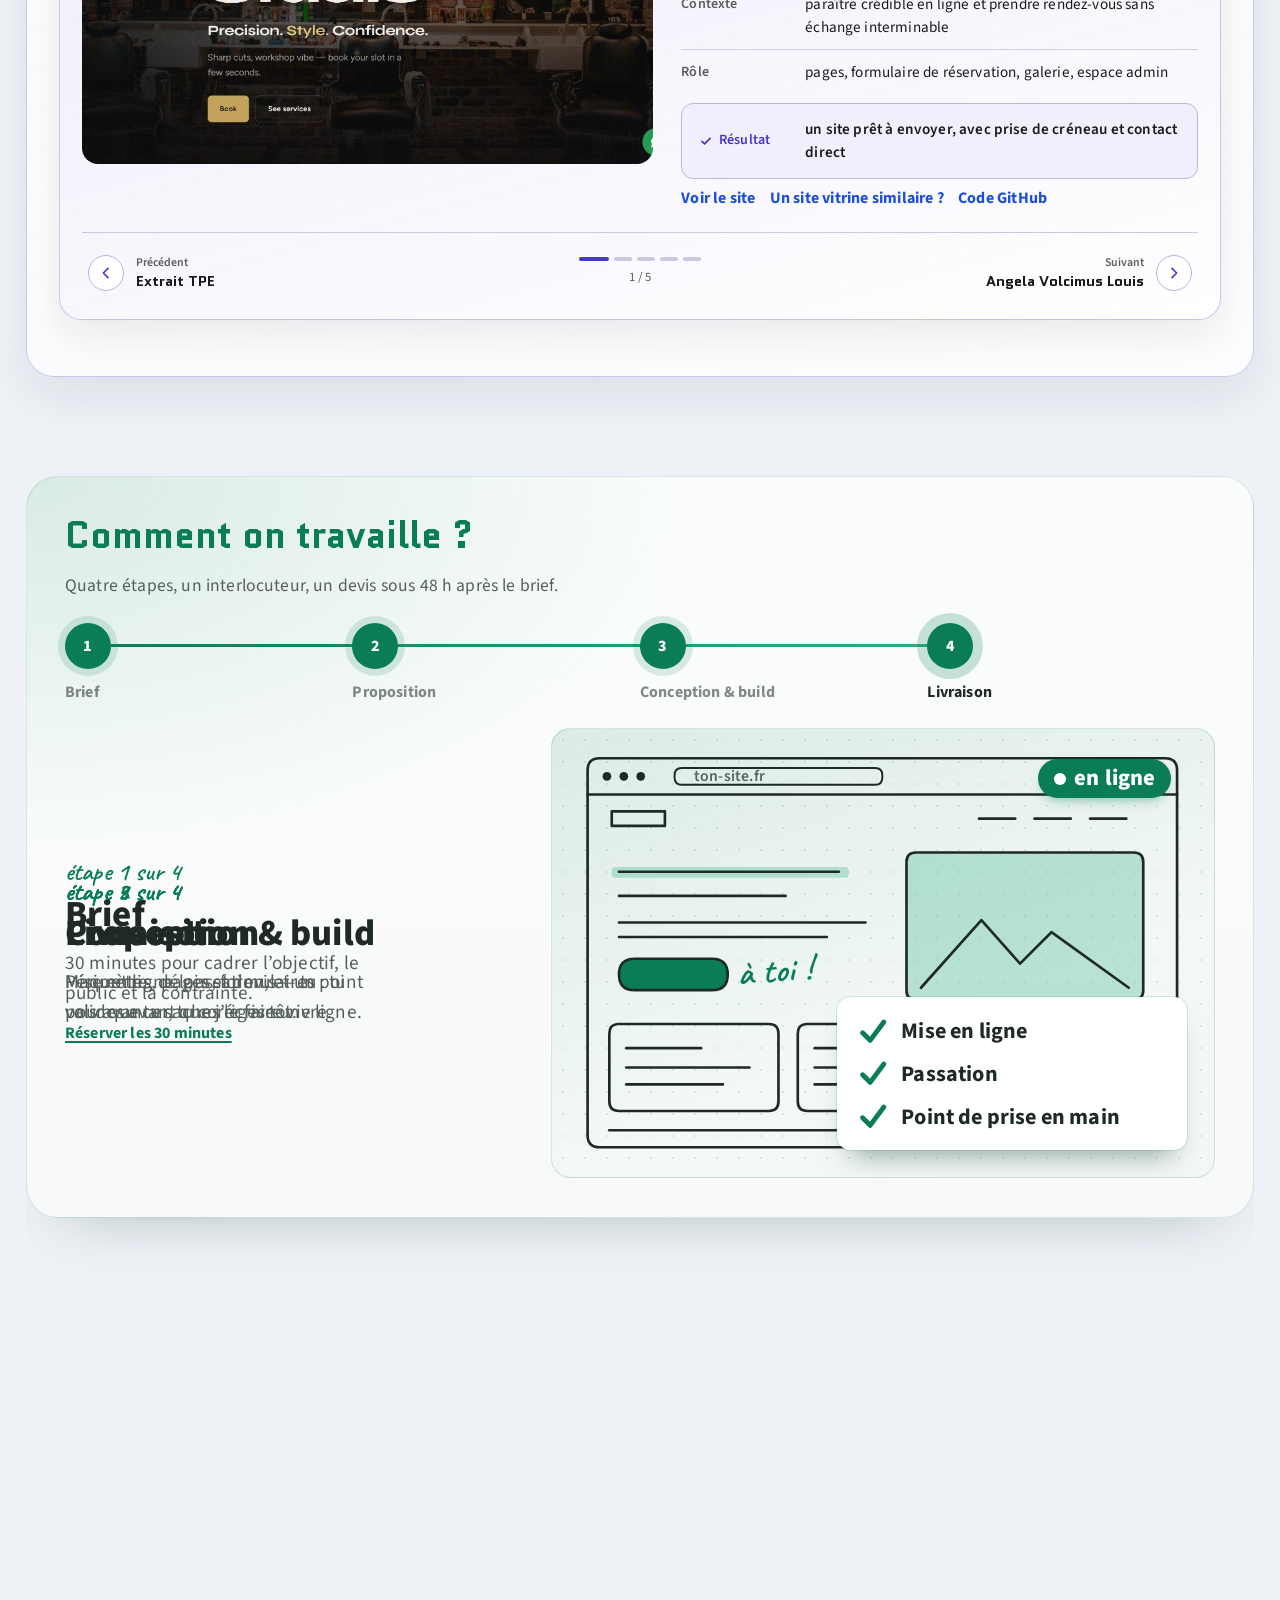
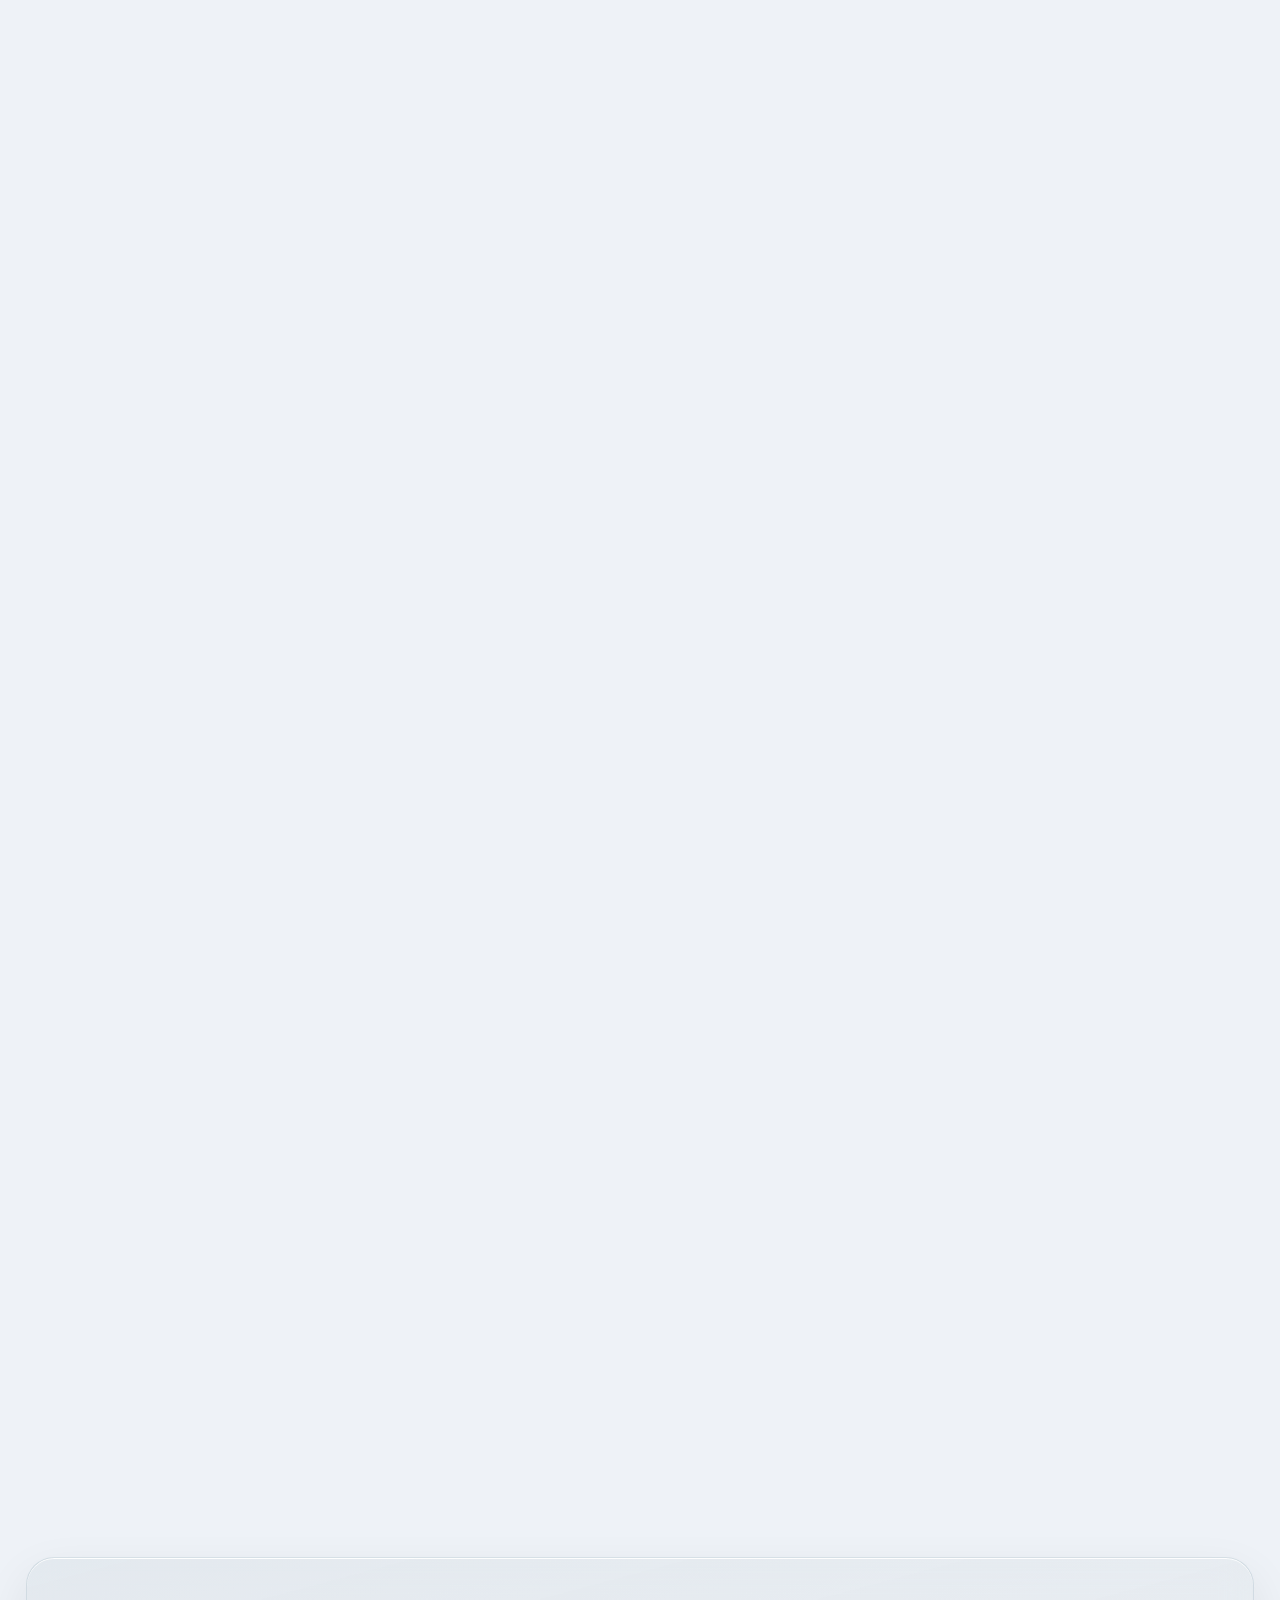
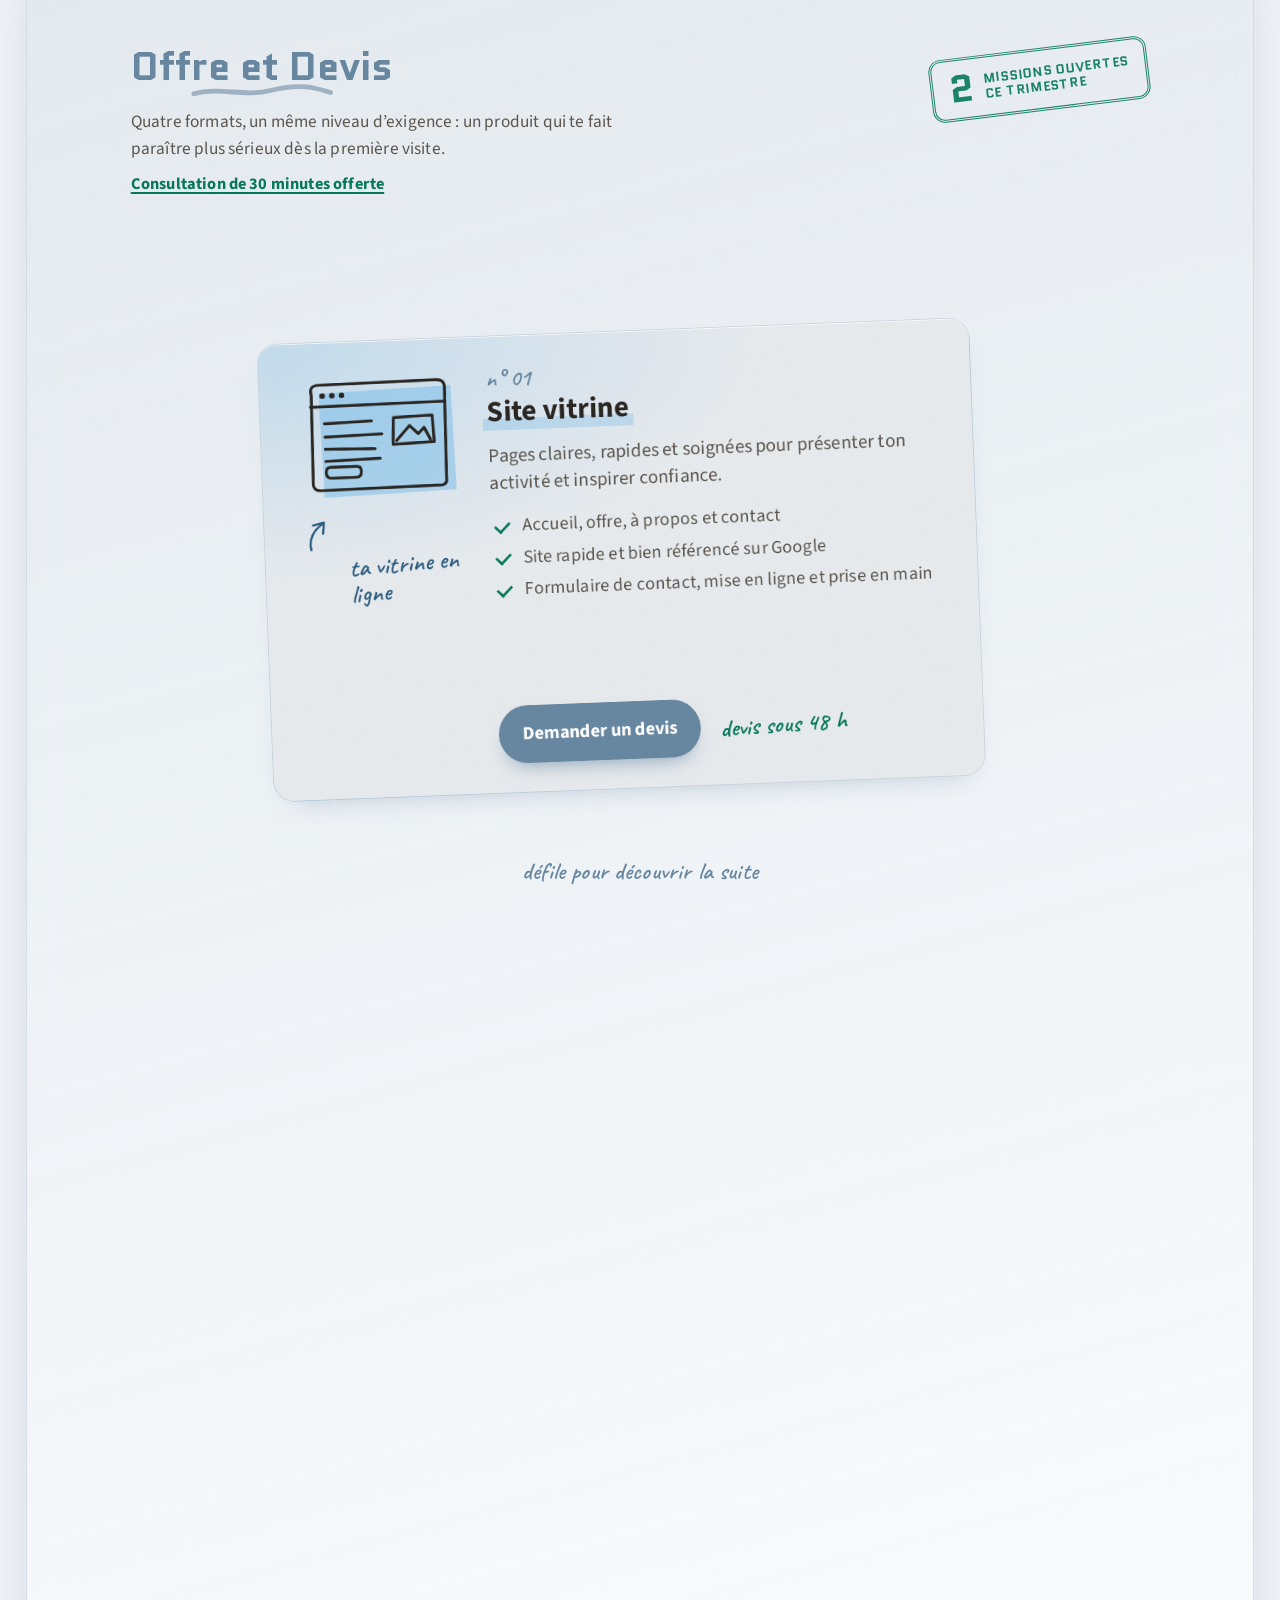
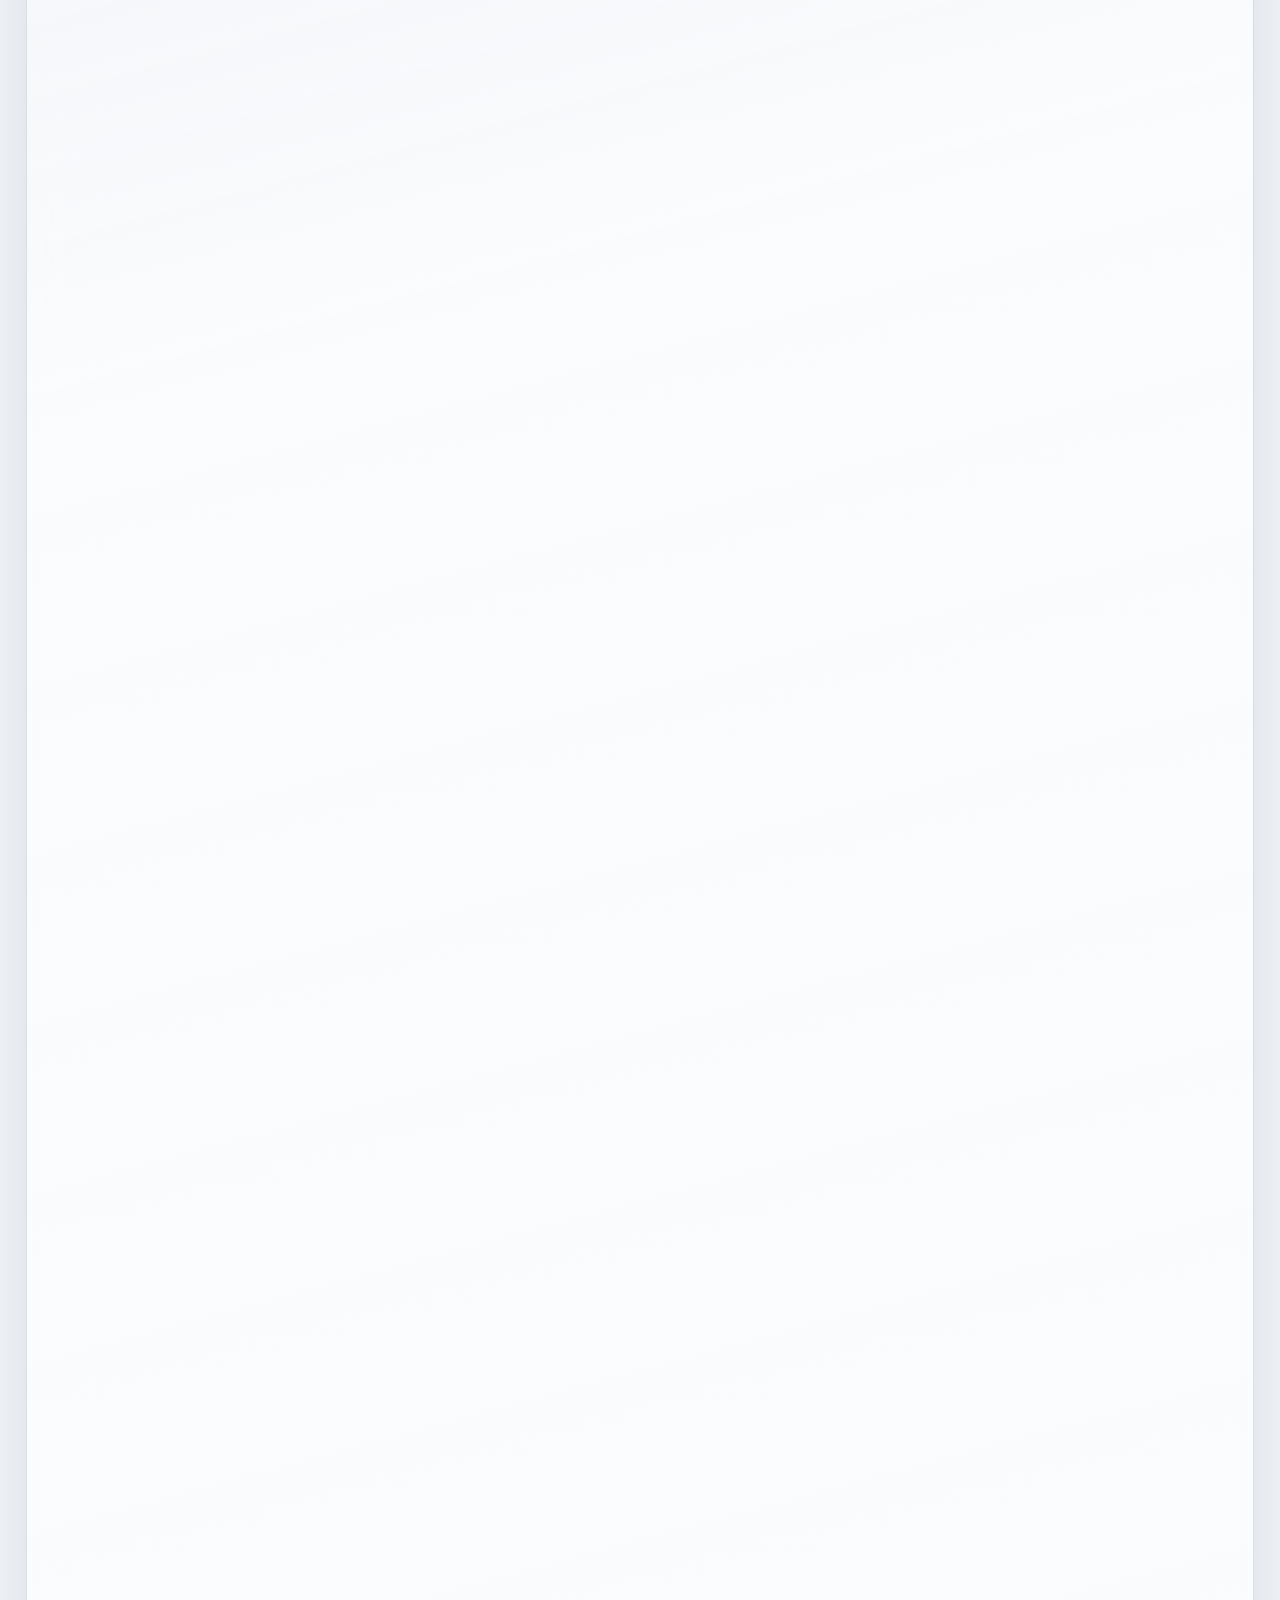
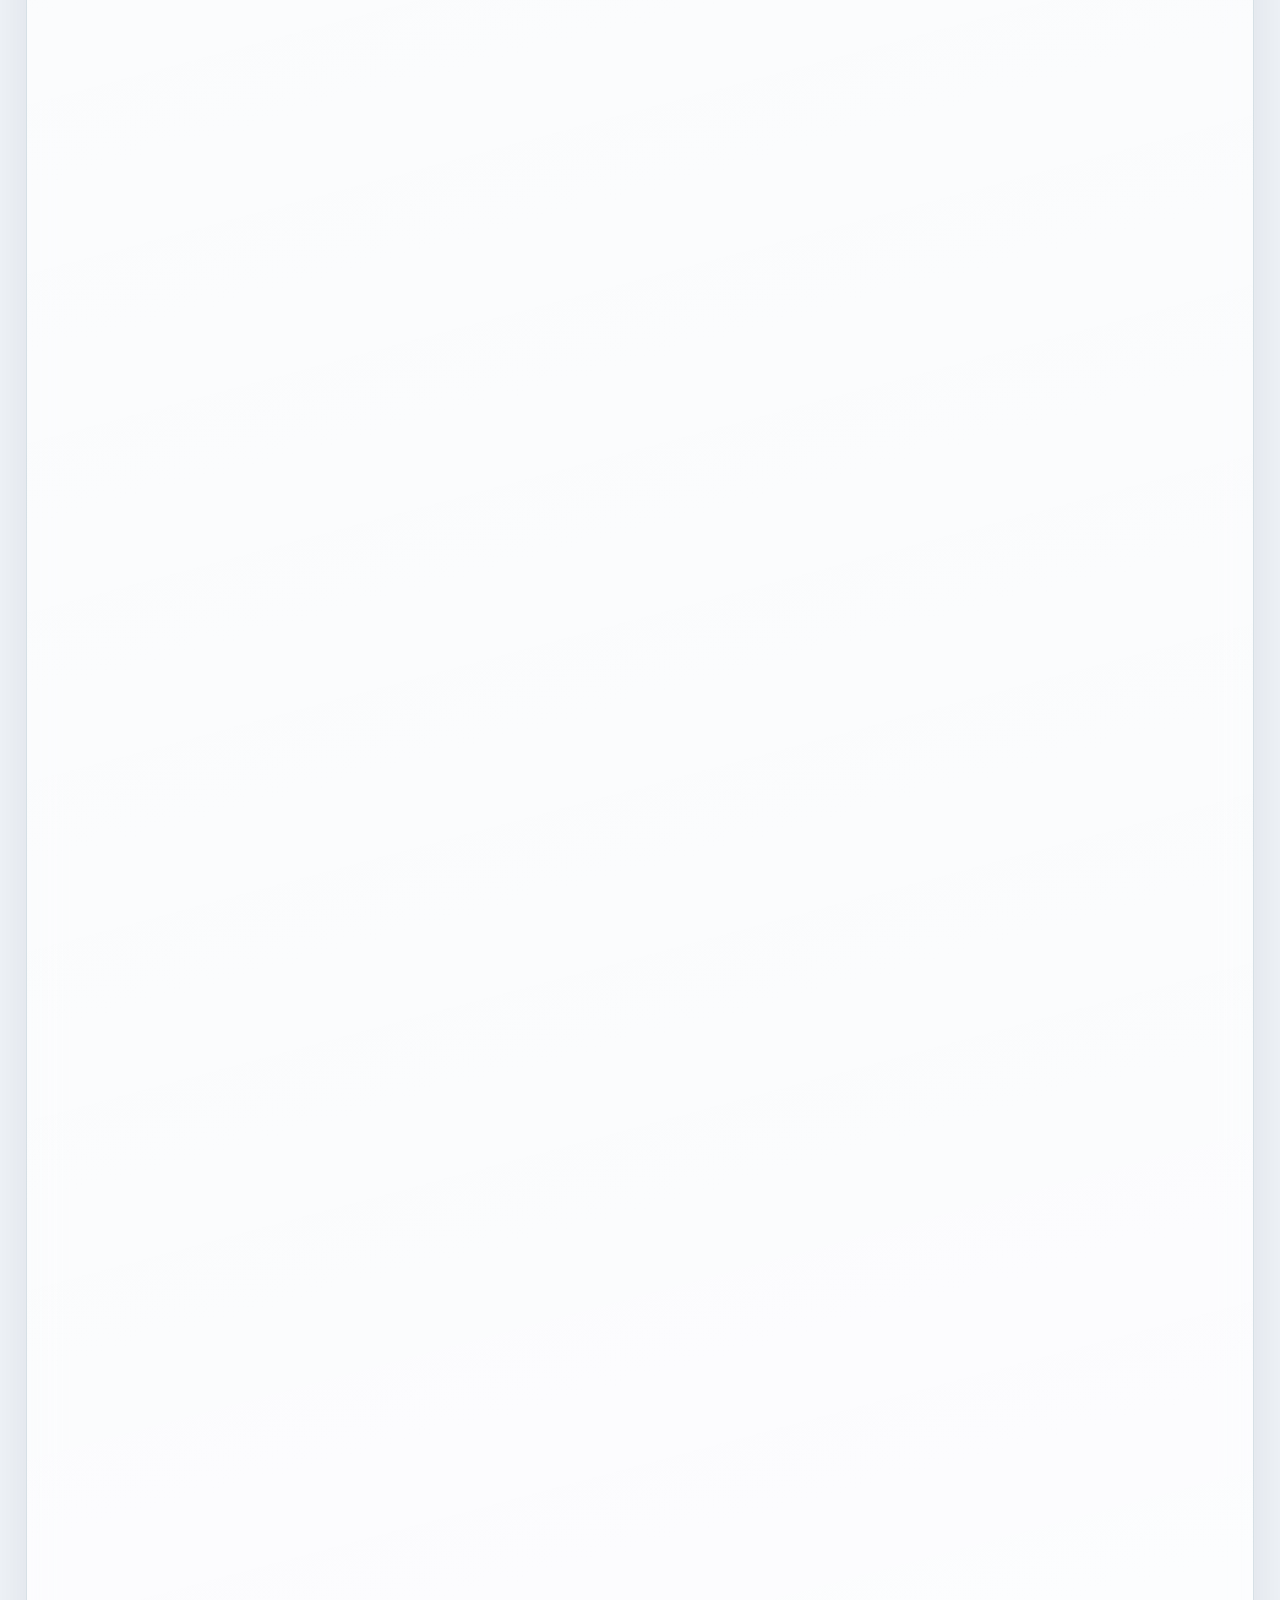
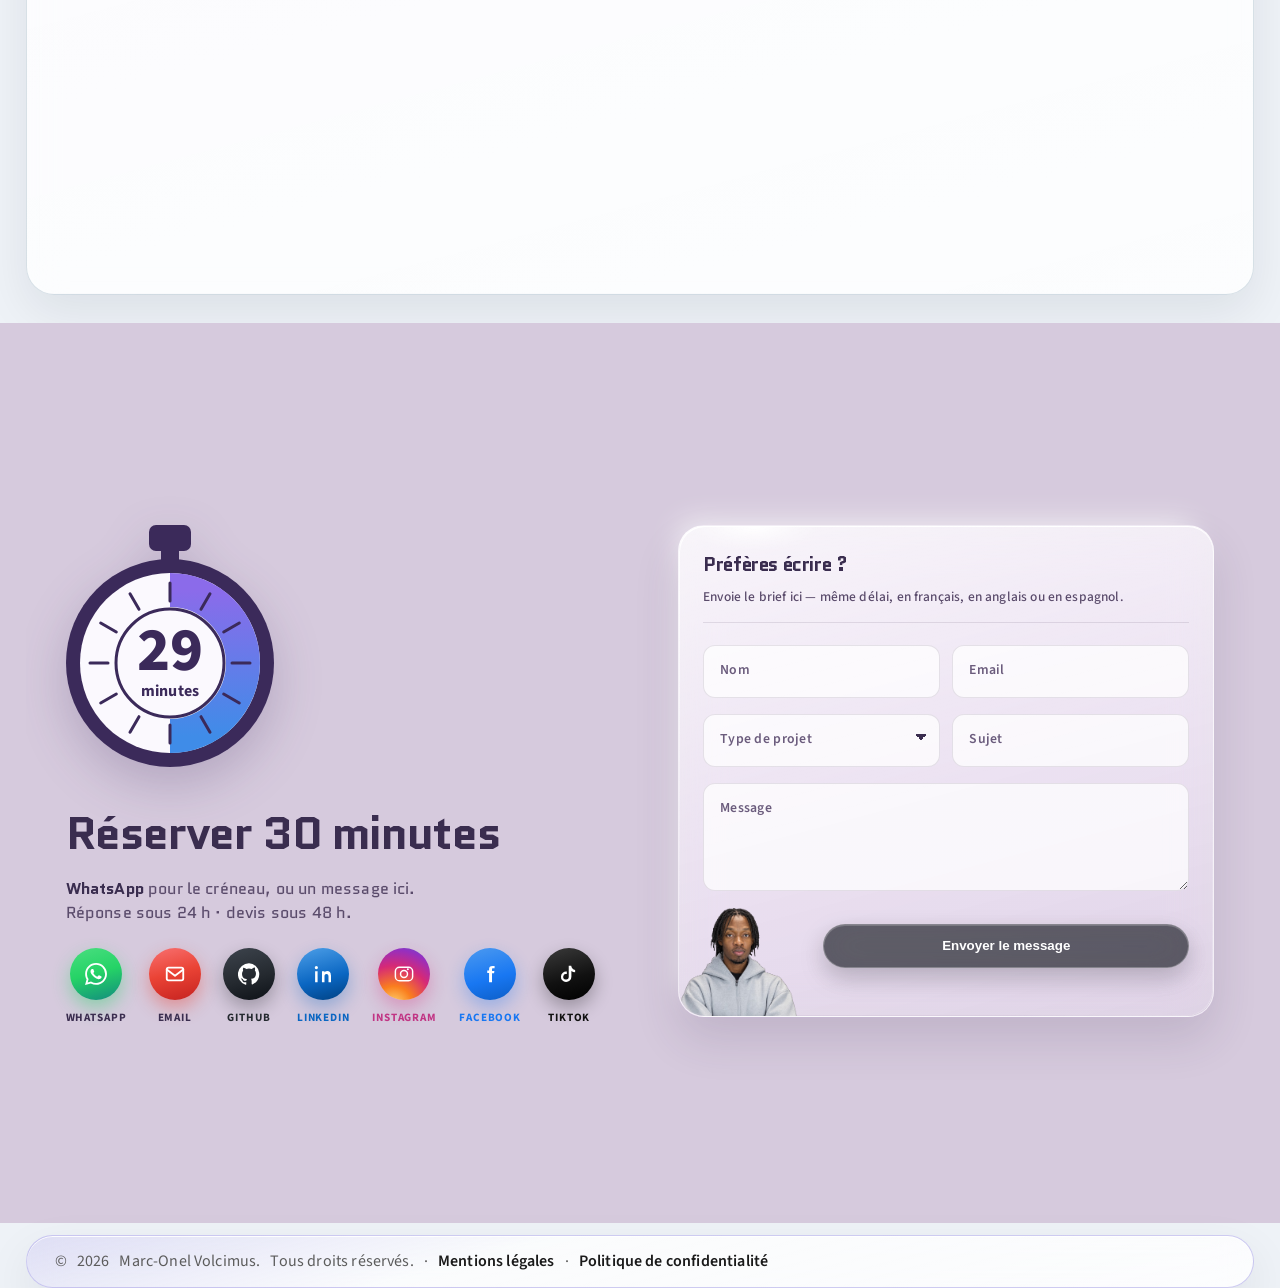
==== commit f5ba5ab0: "Fait rebondir un avion en papier dans le formulaire jusqu'au bouton Envoyer. Co-authored-by: Cursor " ====
--- a/index.html
+++ b/index.html
@@ -57,7 +57,7 @@
       rel="stylesheet"
       href="https://fonts.googleapis.com/css2?family=Caveat:wght@500;600&family=Marck+Script&family=Quantico:wght@400;700&family=Source+Sans+3:wght@400;600;700&display=swap"
     />
-    <link rel="stylesheet" href="style.css?v=20260813-s171" />
+    <link rel="stylesheet" href="style.css?v=20260813-s173" />
   </head>
   <body data-page="home">
     <a class="skip-link" href="#main" data-i18n="skip">Aller au contenu</a>
@@ -1204,6 +1204,6 @@
     </dialog>
 
     <script src="i18n.js?v=20260813-s24" defer></script>
-    <script src="script.js?v=20260813-s74" defer></script>
+    <script src="script.js?v=20260813-s78" defer></script>
   </body>
 </html>
--- a/style.css
+++ b/style.css
@@ -8141,3 +8141,82 @@
     margin-top: 0;
   }
 }
+
+.contact-wrap .contact-form-grid,
+.contact-wrap .contact-form-intro {
+  position: relative;
+  z-index: 4;
+}
+
+.contact-wrap .contact-form > .form-plane,
+.contact-wrap .contact-form > .form-smoke {
+  position: absolute;
+  z-index: 1;
+  left: 0;
+  top: 0;
+  margin: 0;
+  pointer-events: none;
+}
+
+.contact-wrap .contact-form > .form-plane {
+  width: 30px;
+  height: 30px;
+  opacity: 0;
+  filter: drop-shadow(0 2px 3px rgba(58, 45, 79, 0.28));
+}
+
+.contact-wrap .contact-form > .form-plane.is-landing {
+  z-index: 6;
+}
+
+.contact-wrap .contact-form > .form-smoke {
+  width: 16px;
+  height: 16px;
+  border-radius: 50%;
+  opacity: 0;
+  background: radial-gradient(circle, rgba(255, 255, 255, 0.9) 0%, rgba(214, 202, 221, 0.45) 48%, transparent 74%);
+  filter: blur(0.6px);
+}
+
+.contact-wrap #contactSubmit {
+  position: relative;
+}
+
+.contact-wrap #contactSubmit::before {
+  content: "";
+  position: absolute;
+  inset: -2px;
+  border-radius: inherit;
+  pointer-events: none;
+  opacity: 0;
+}
+
+.contact-wrap #contactSubmit.is-wave::before {
+  animation: sendWave 1s ease-out;
+}
+
+@keyframes sendWave {
+  0% {
+    opacity: 1;
+    box-shadow:
+      inset 0 0 12px rgba(255, 255, 255, 0.72),
+      0 0 0 0 rgba(255, 255, 255, 0.7),
+      0 0 0 0 rgba(214, 202, 221, 0.55);
+  }
+  100% {
+    opacity: 0;
+    box-shadow:
+      inset 0 0 0 rgba(255, 255, 255, 0),
+      0 0 0 16px rgba(255, 255, 255, 0),
+      0 0 0 28px rgba(214, 202, 221, 0);
+  }
+}
+
+@media (prefers-reduced-motion: reduce) {
+  .contact-wrap .contact-form > .form-plane,
+  .contact-wrap .contact-form > .form-smoke,
+  .contact-wrap #contactSubmit.is-wave::before {
+    display: none;
+    animation: none;
+  }
+}
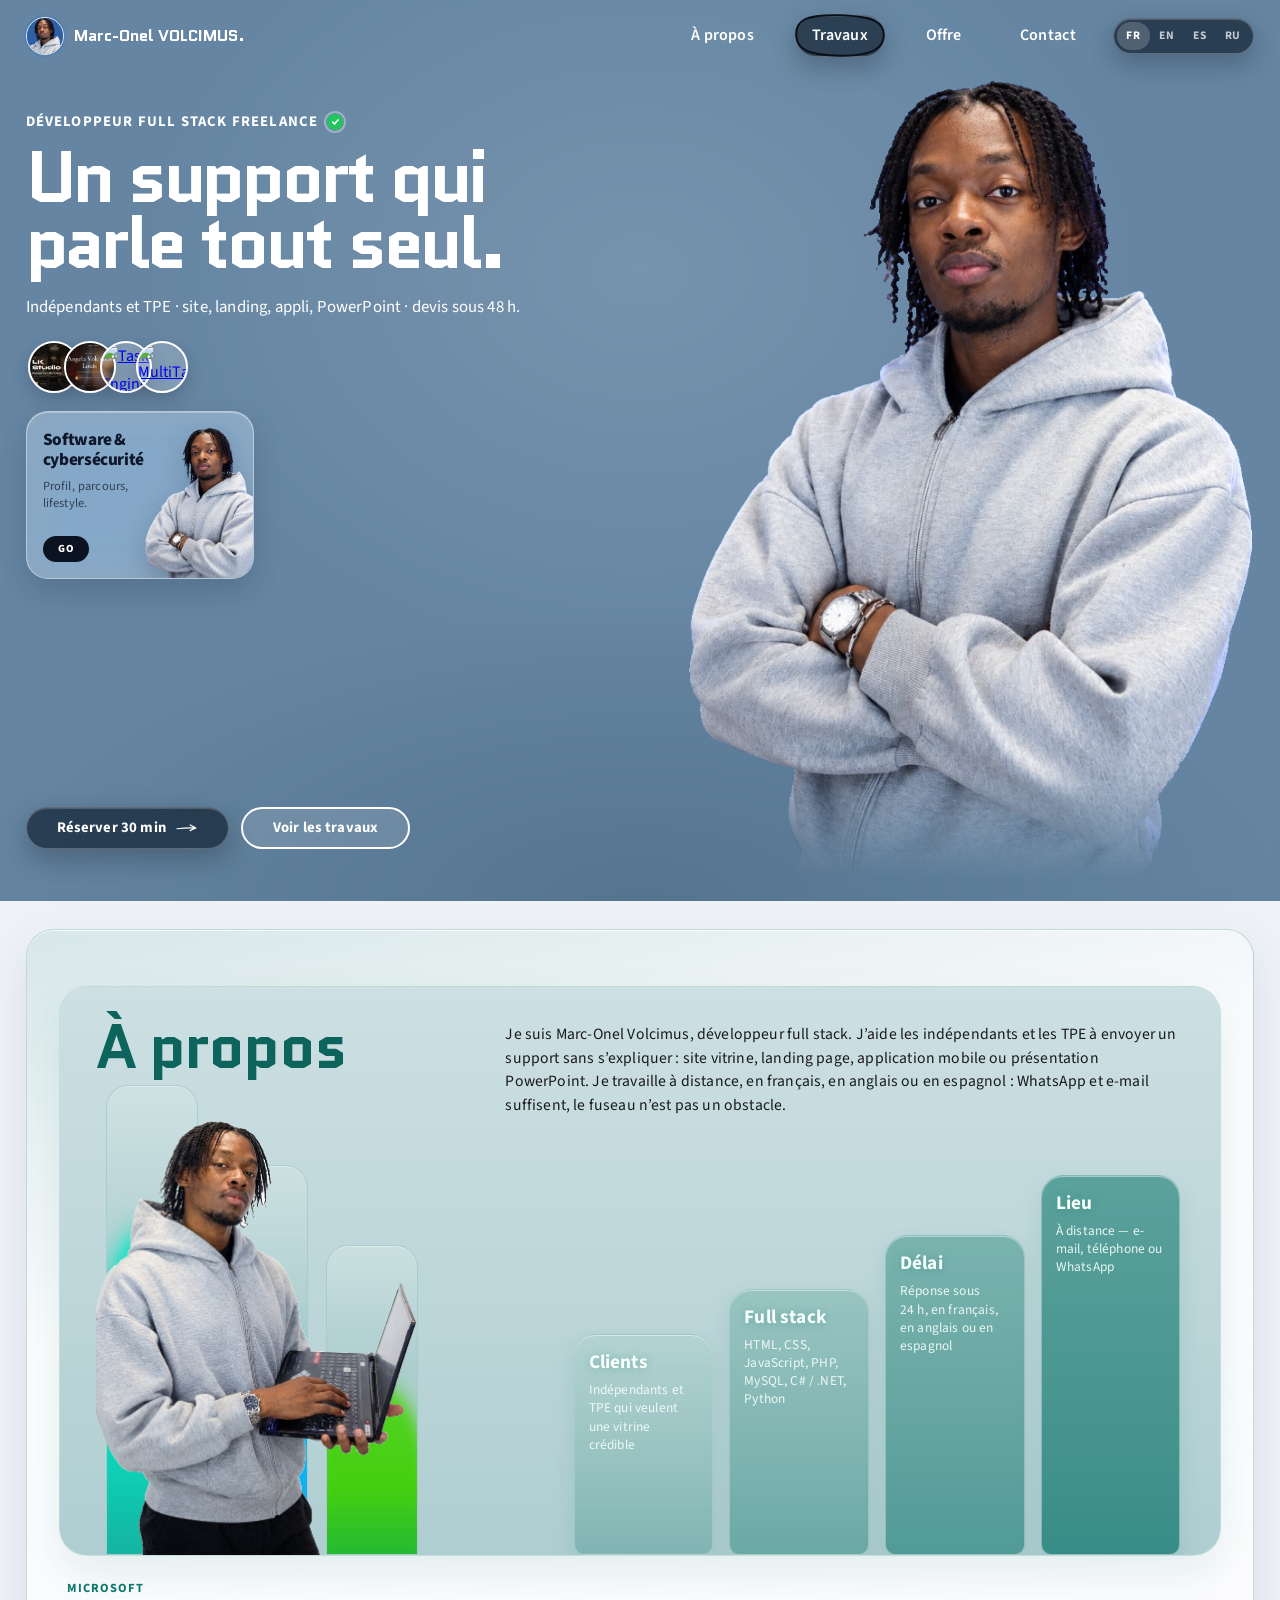
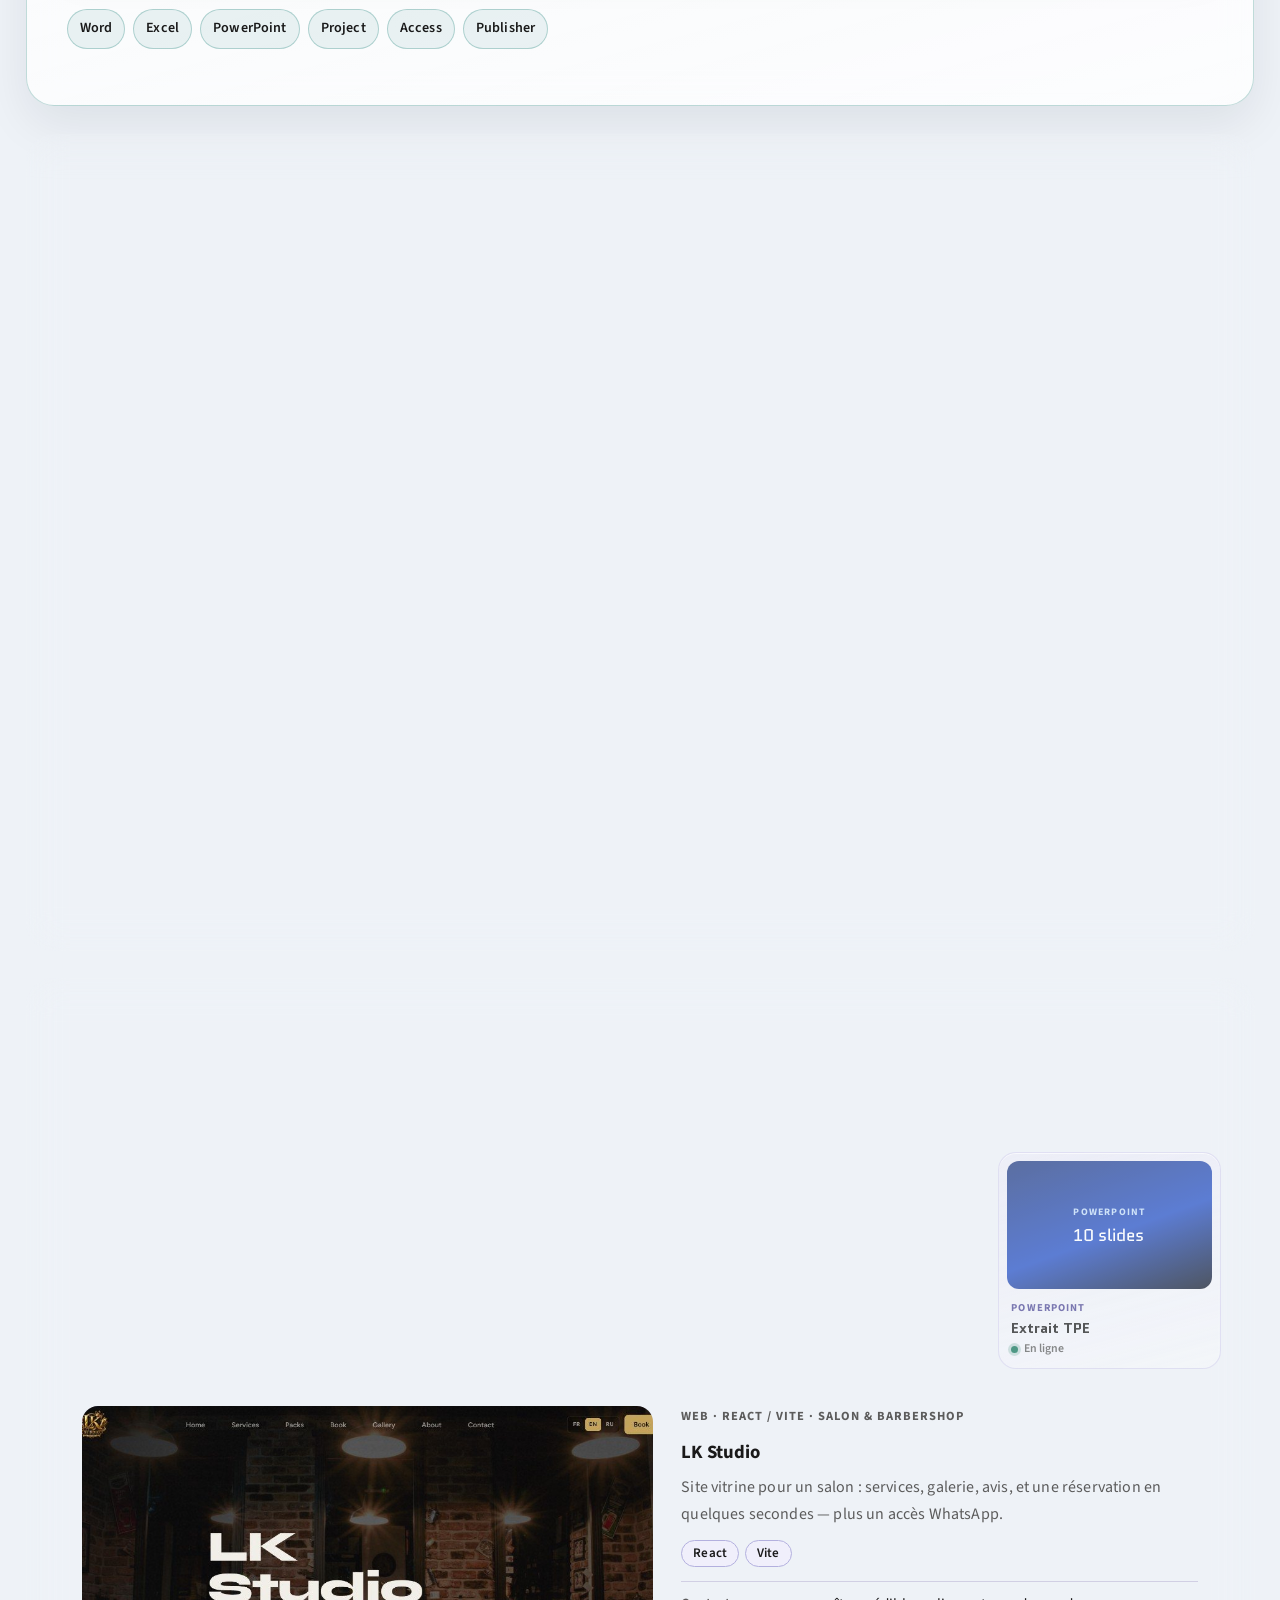
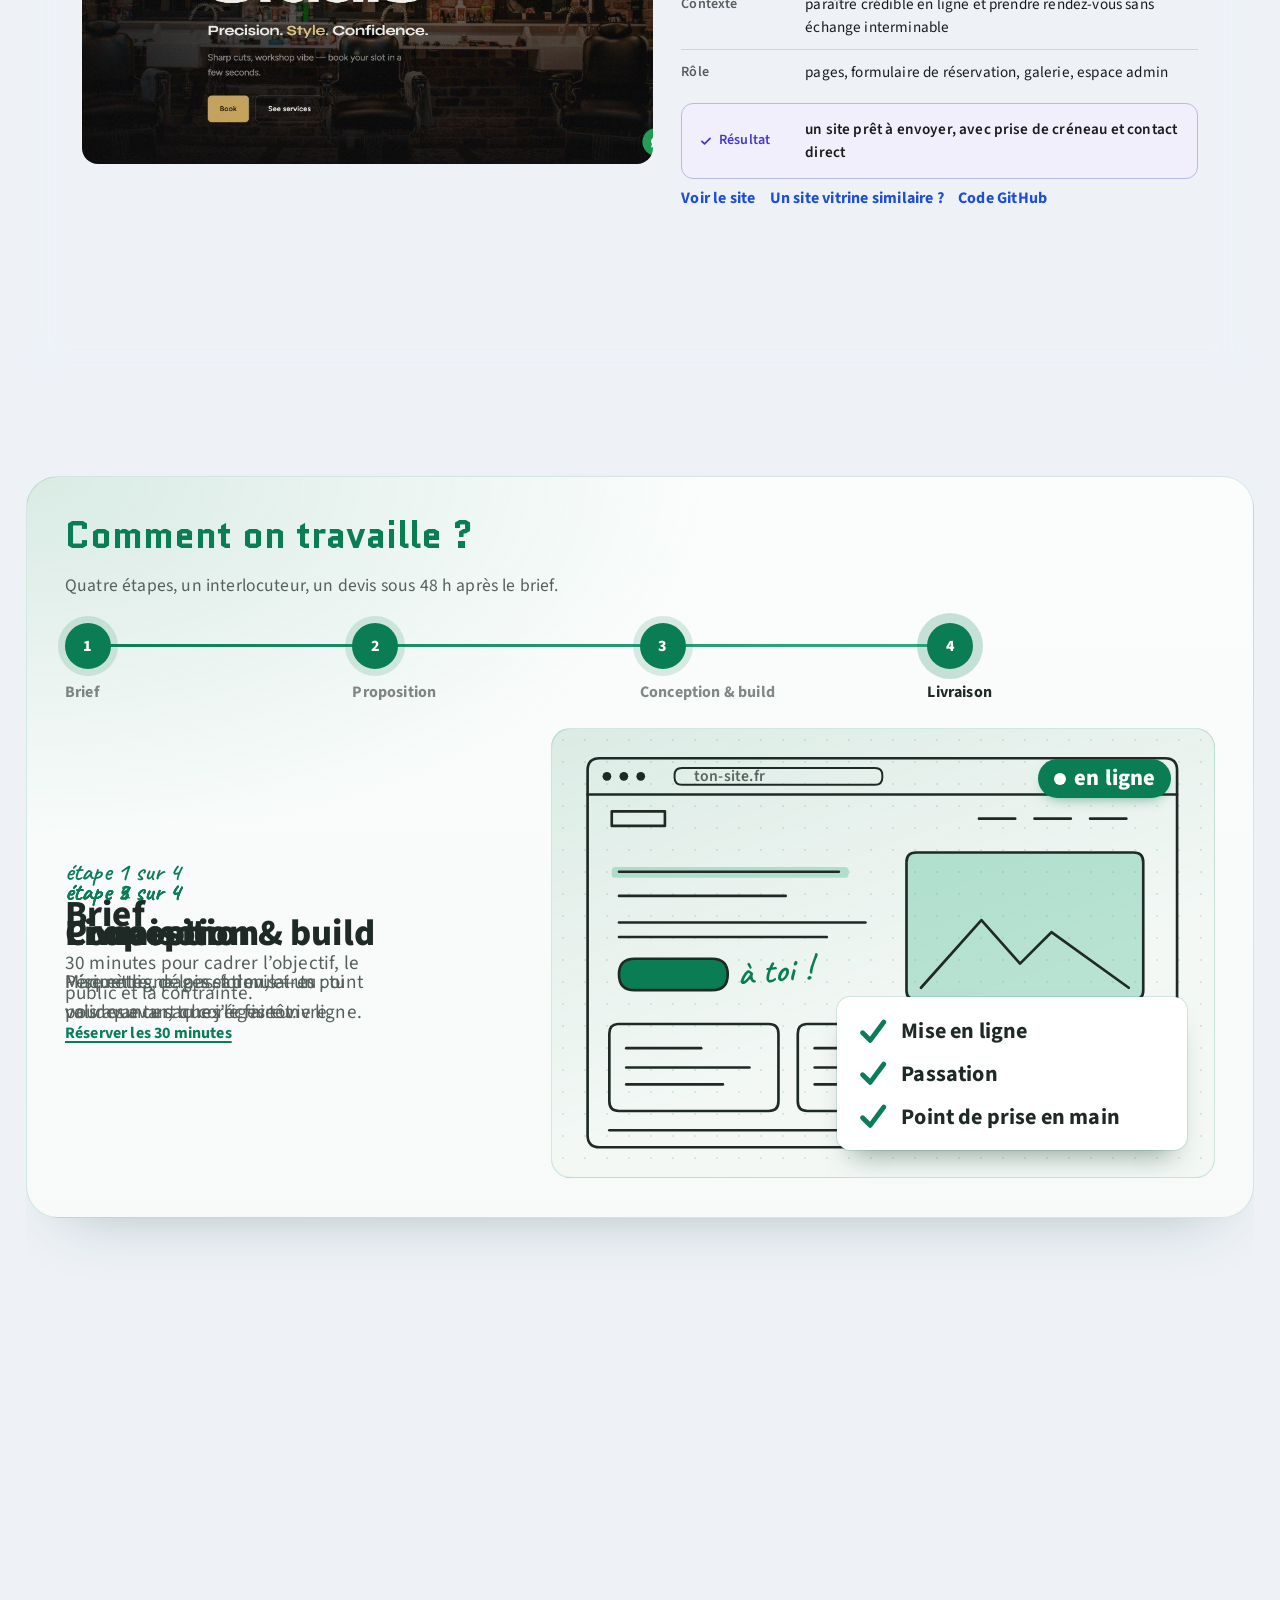
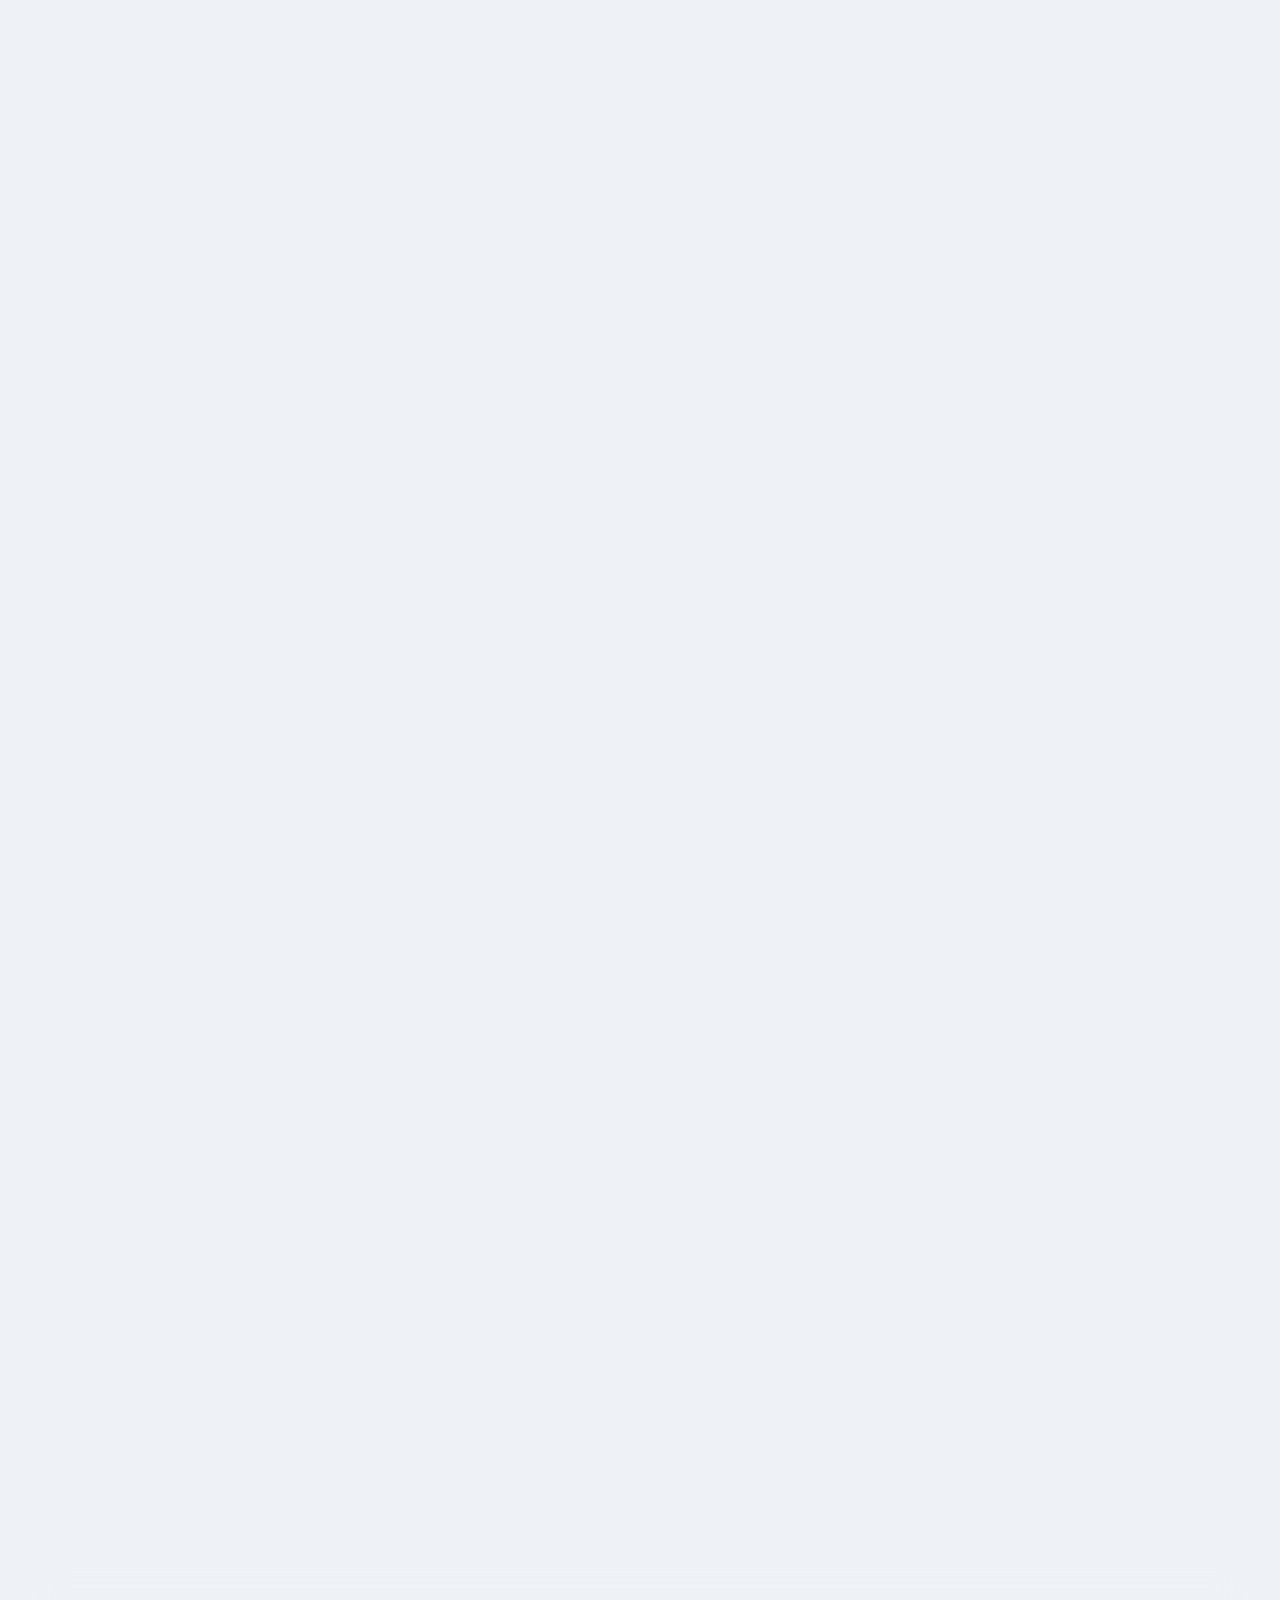
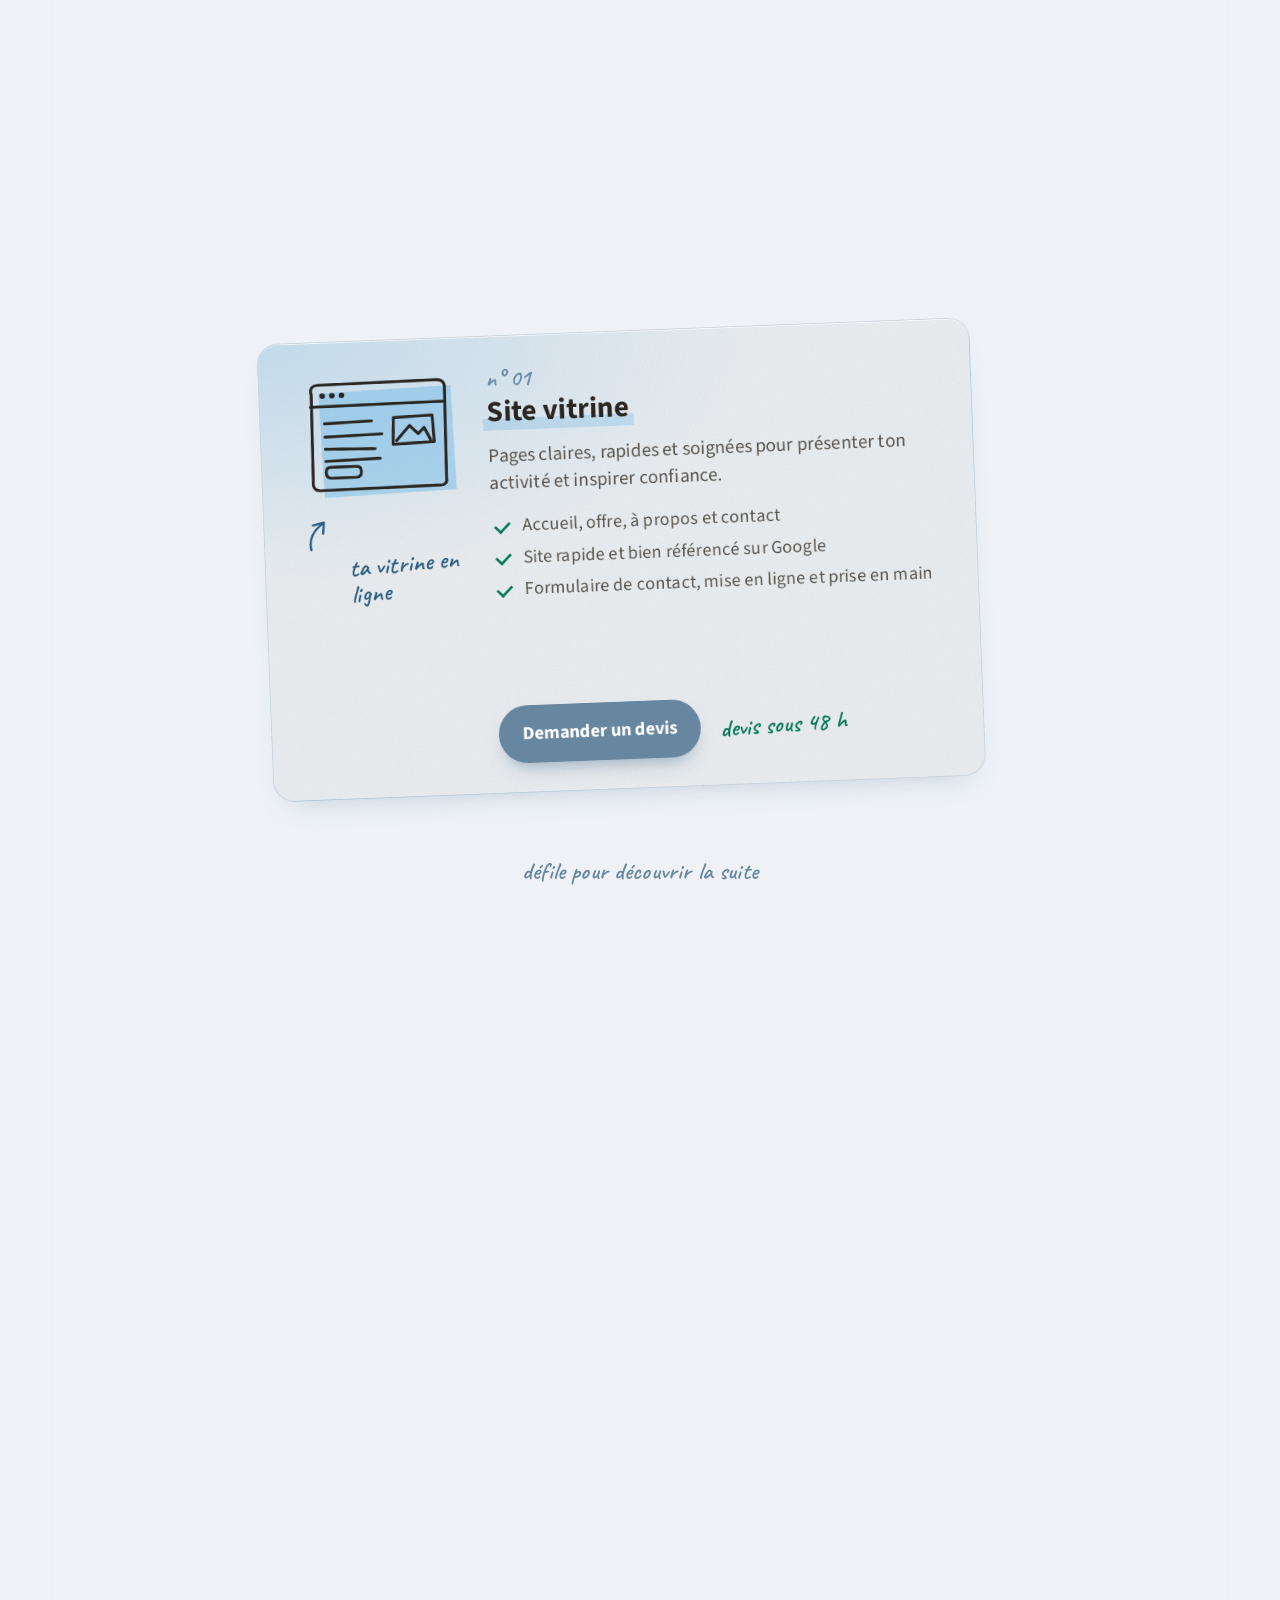
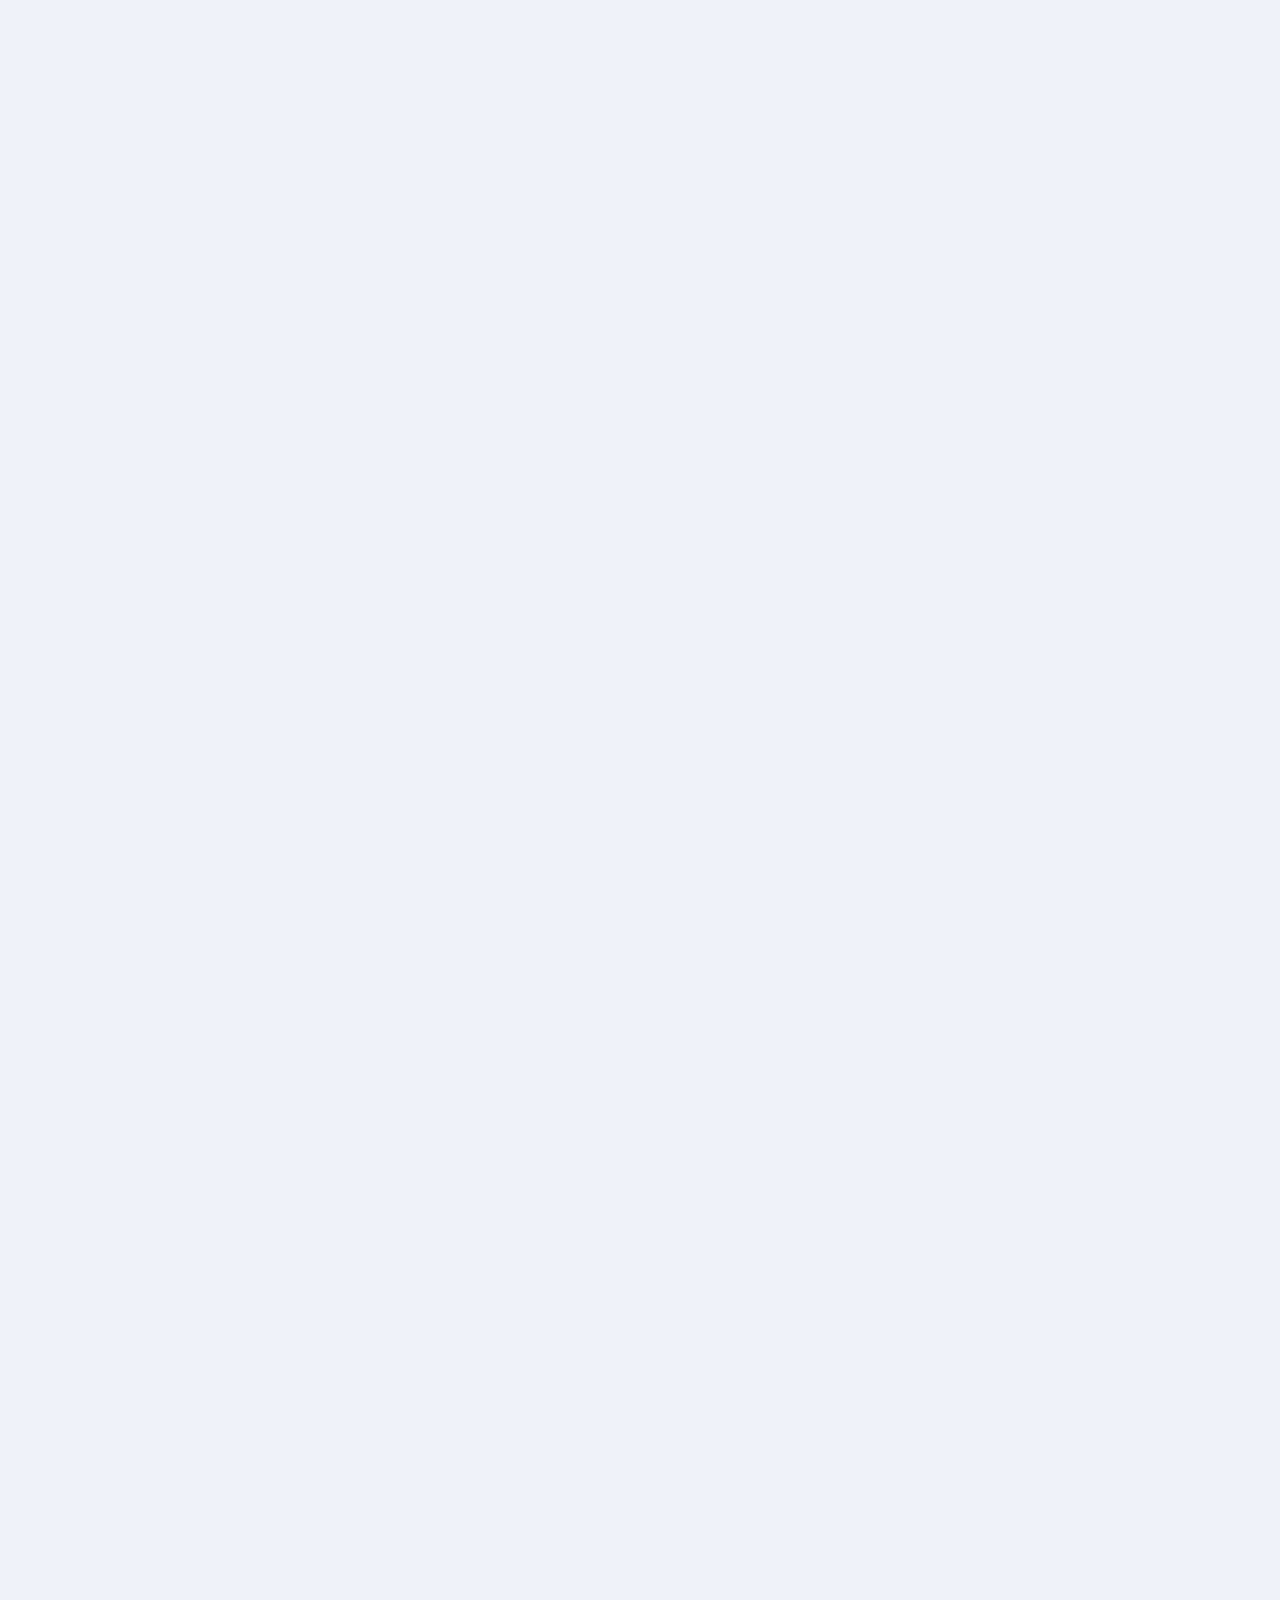
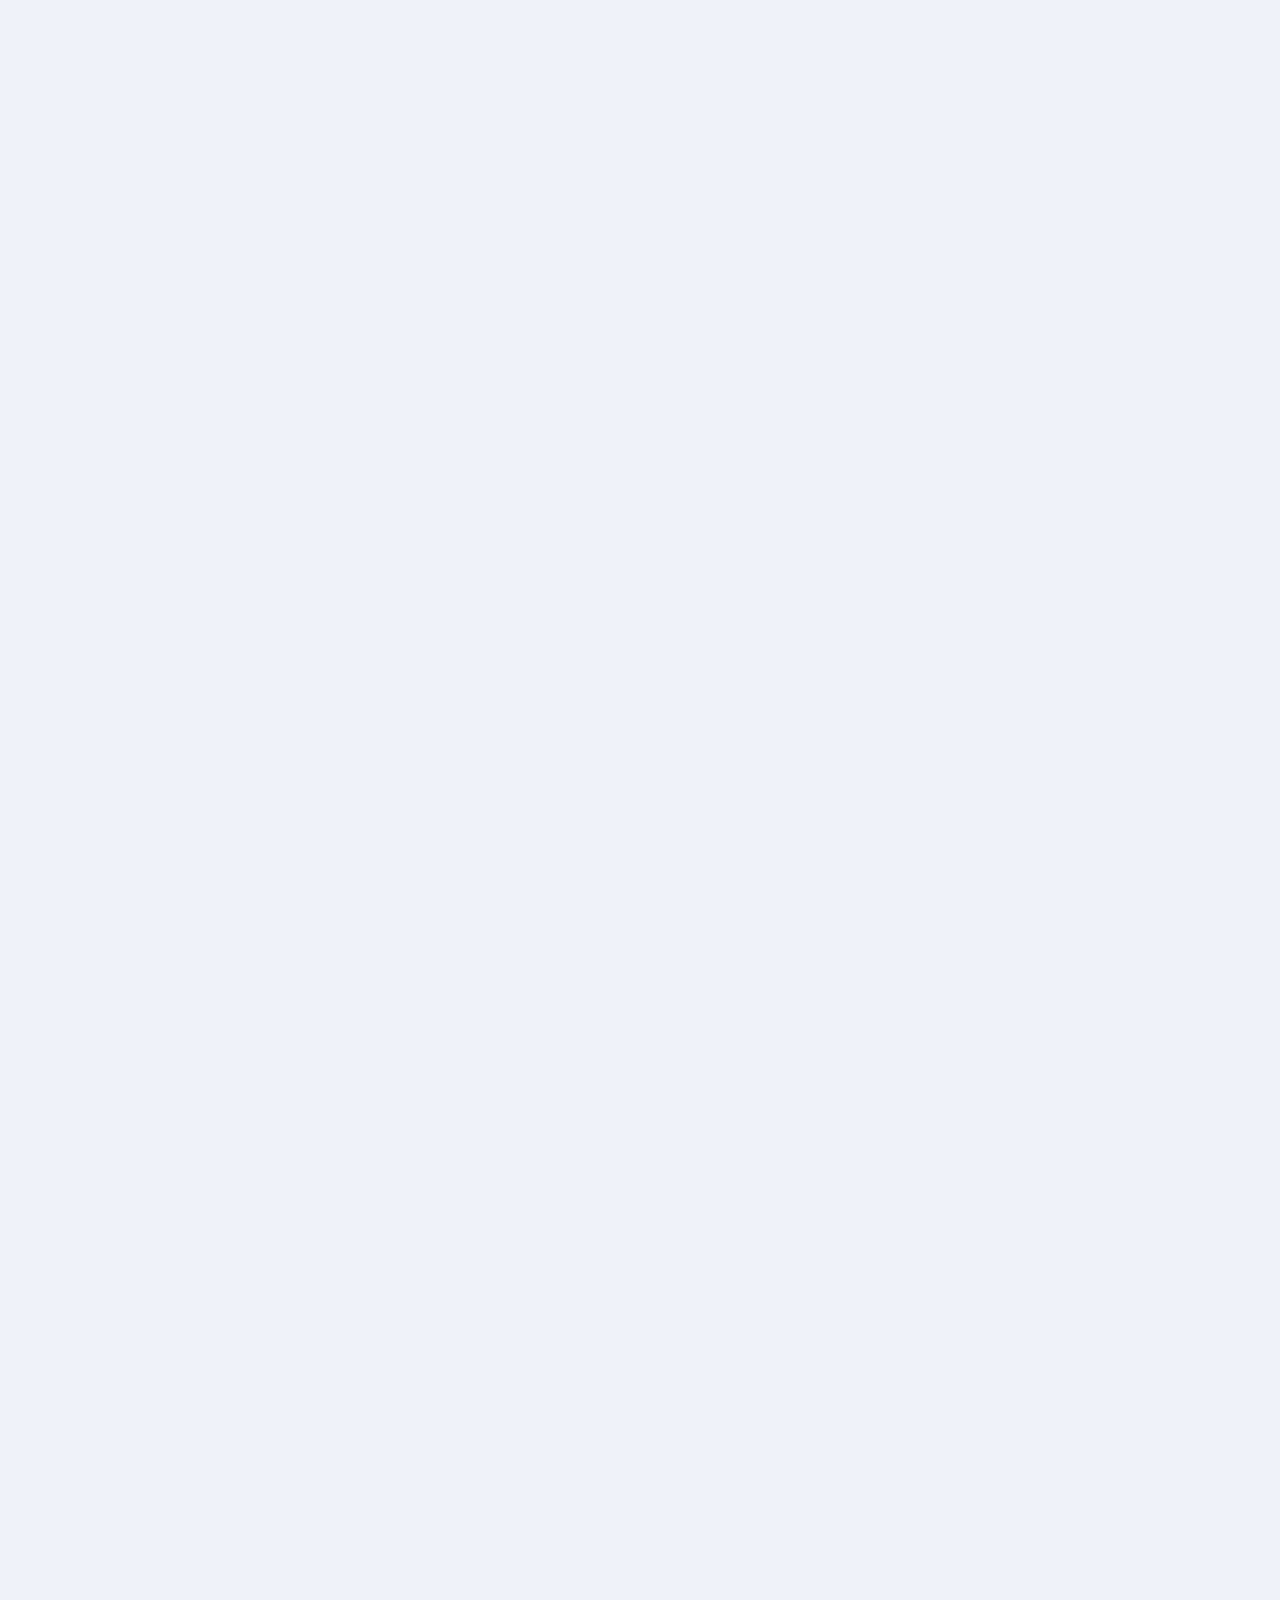
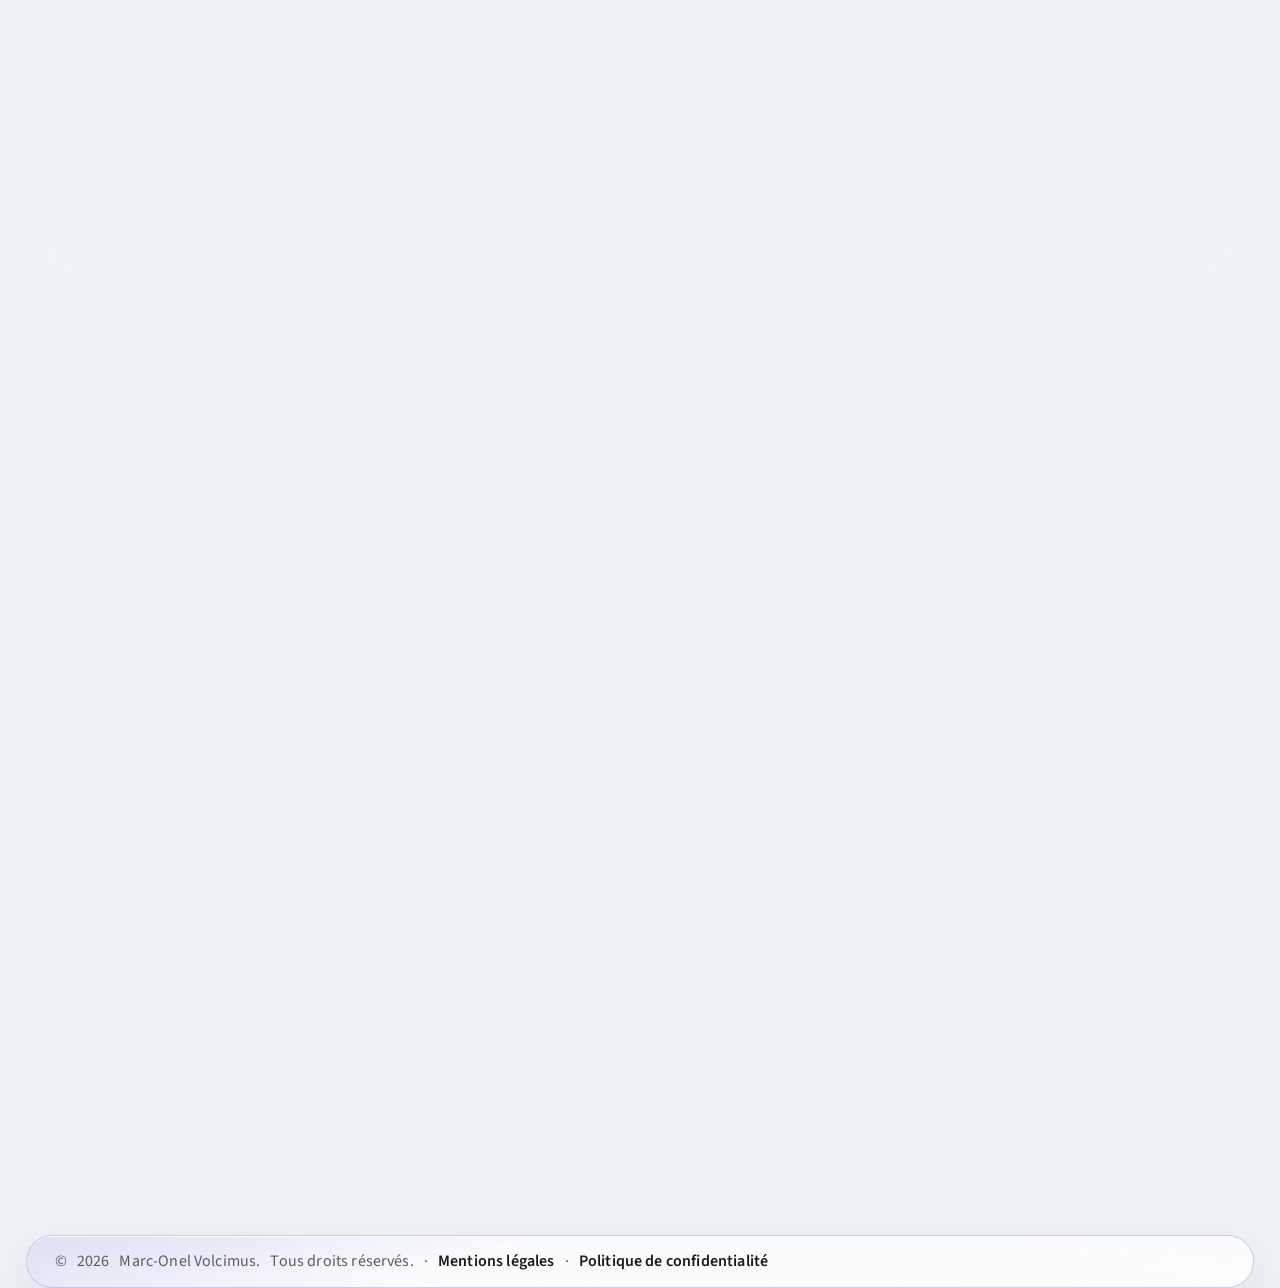
==== commit c952d278: "Ralentit le vol de l'avion en papier et retire les rebonds. Co-authored-by: Cursor <cursoragent@curs" ====
--- a/index.html
+++ b/index.html
@@ -1204,6 +1204,6 @@
     </dialog>
 
     <script src="i18n.js?v=20260813-s24" defer></script>
-    <script src="script.js?v=20260813-s78" defer></script>
+    <script src="script.js?v=20260813-s79" defer></script>
   </body>
 </html>
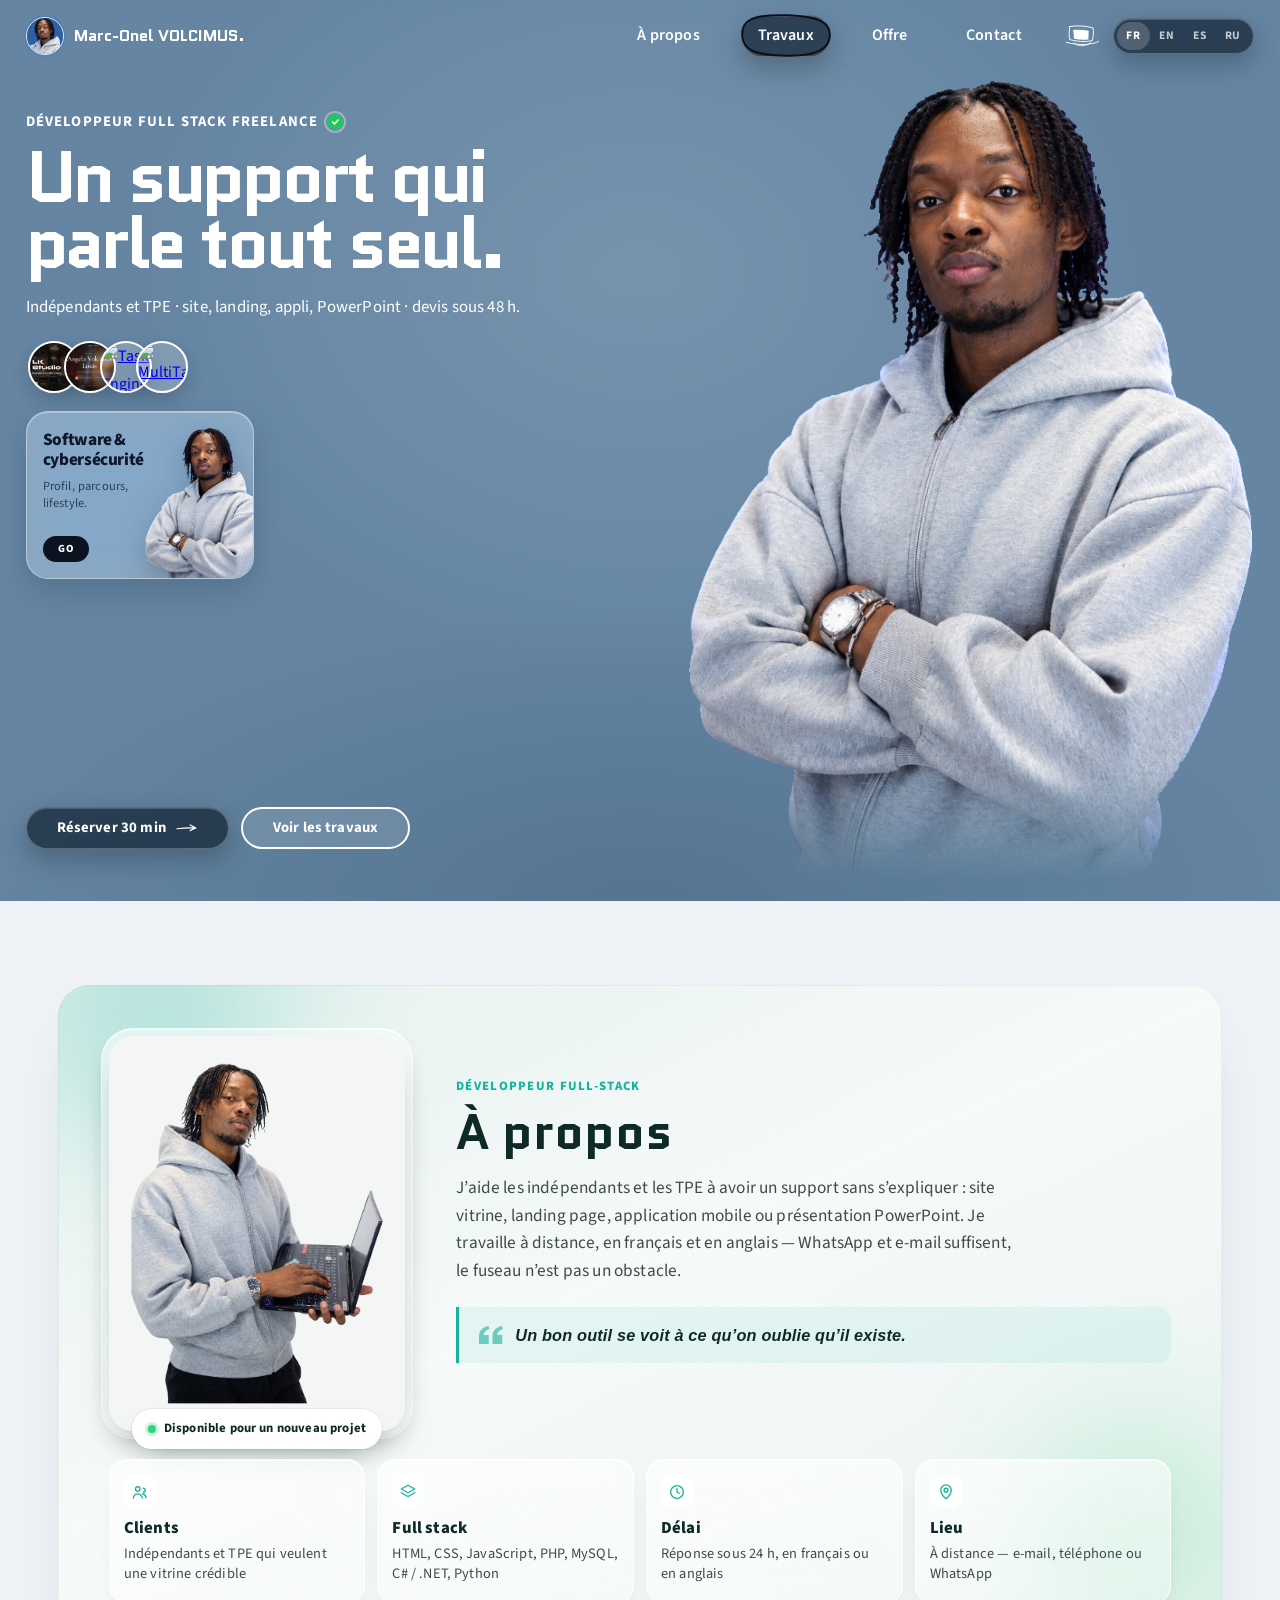
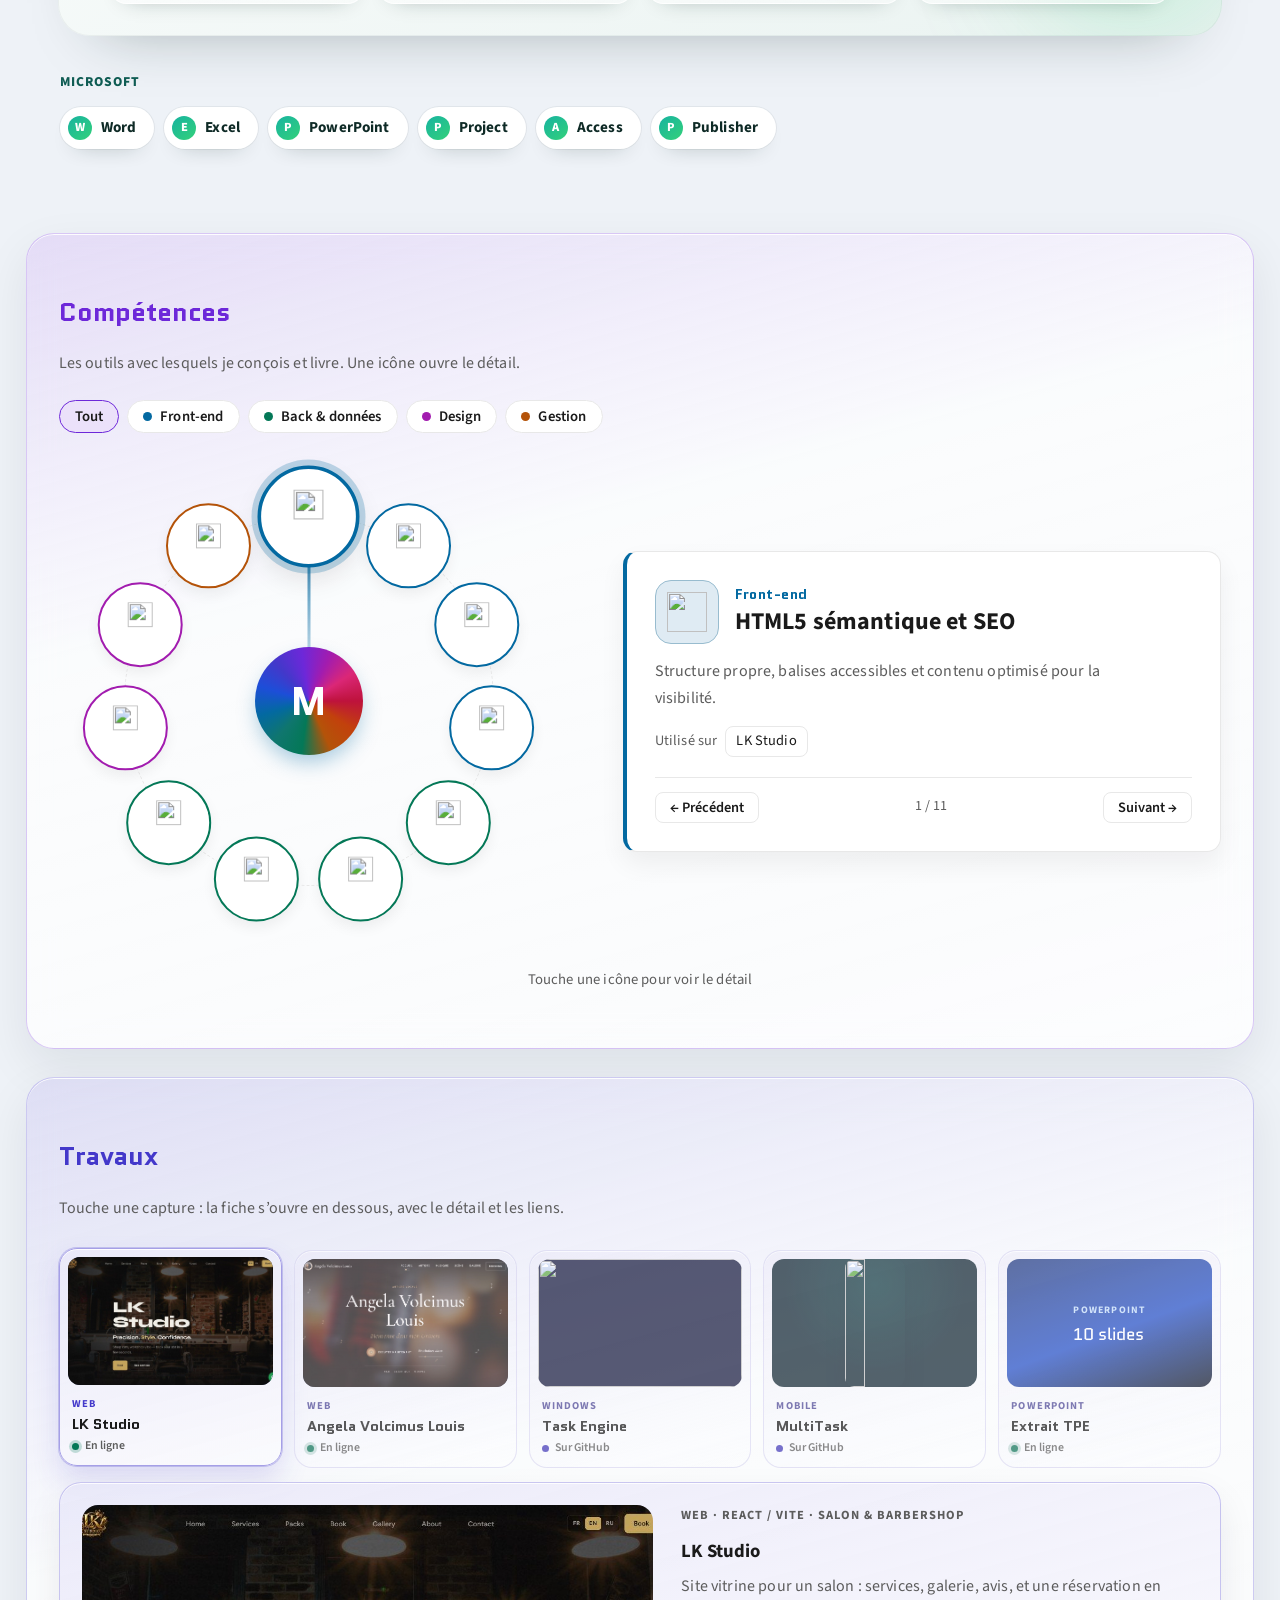
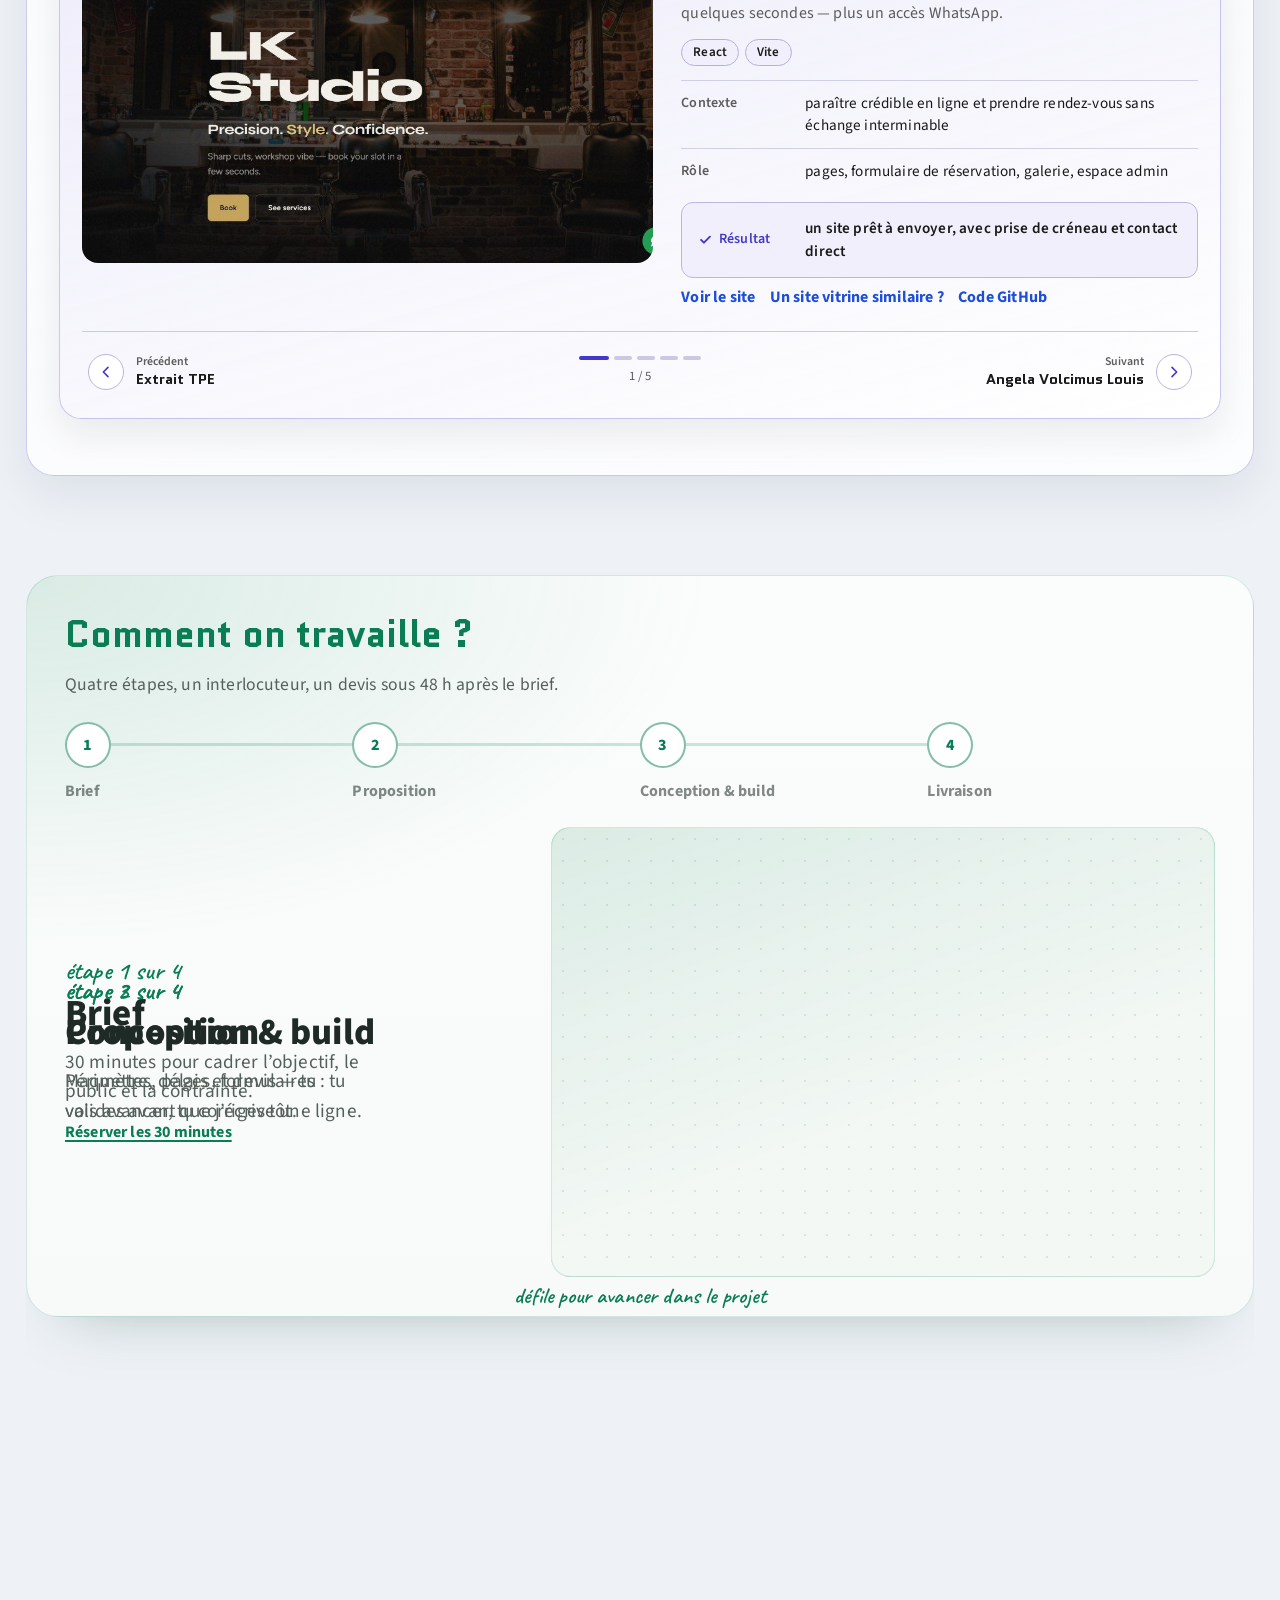
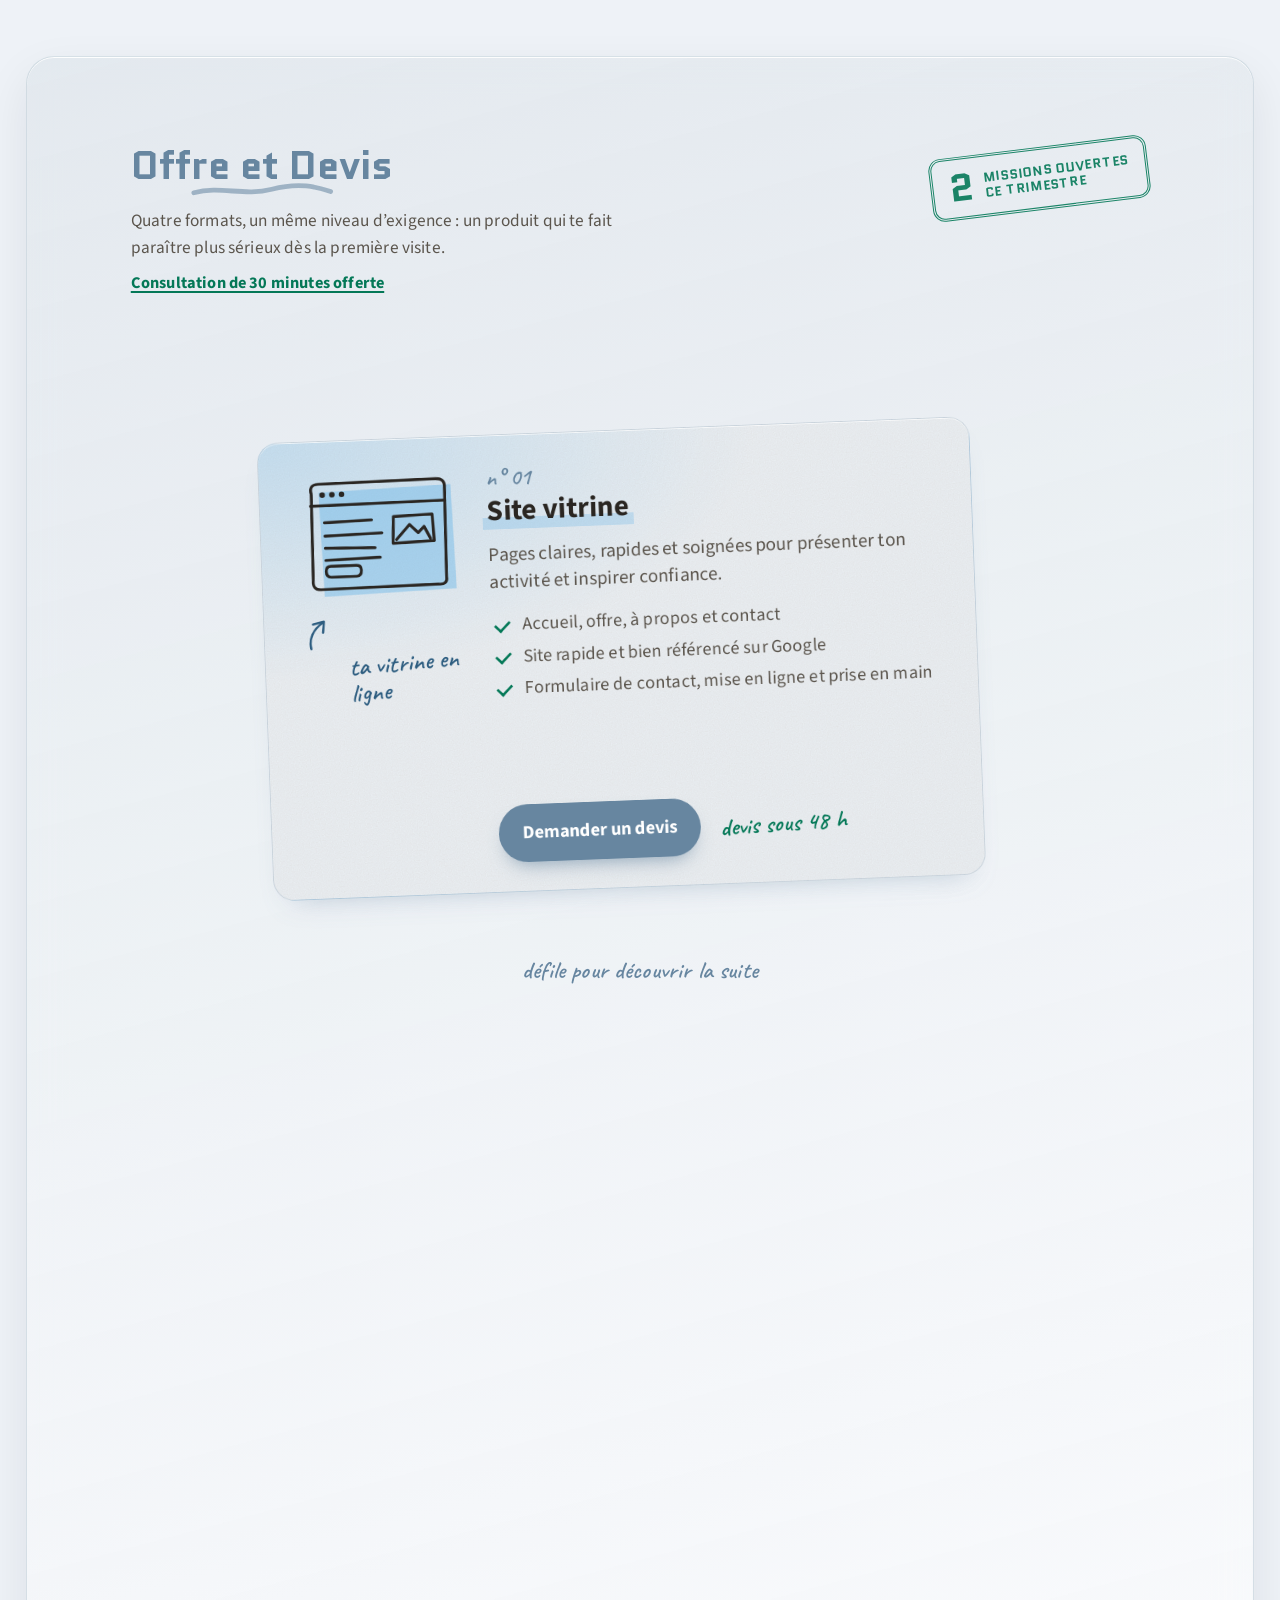
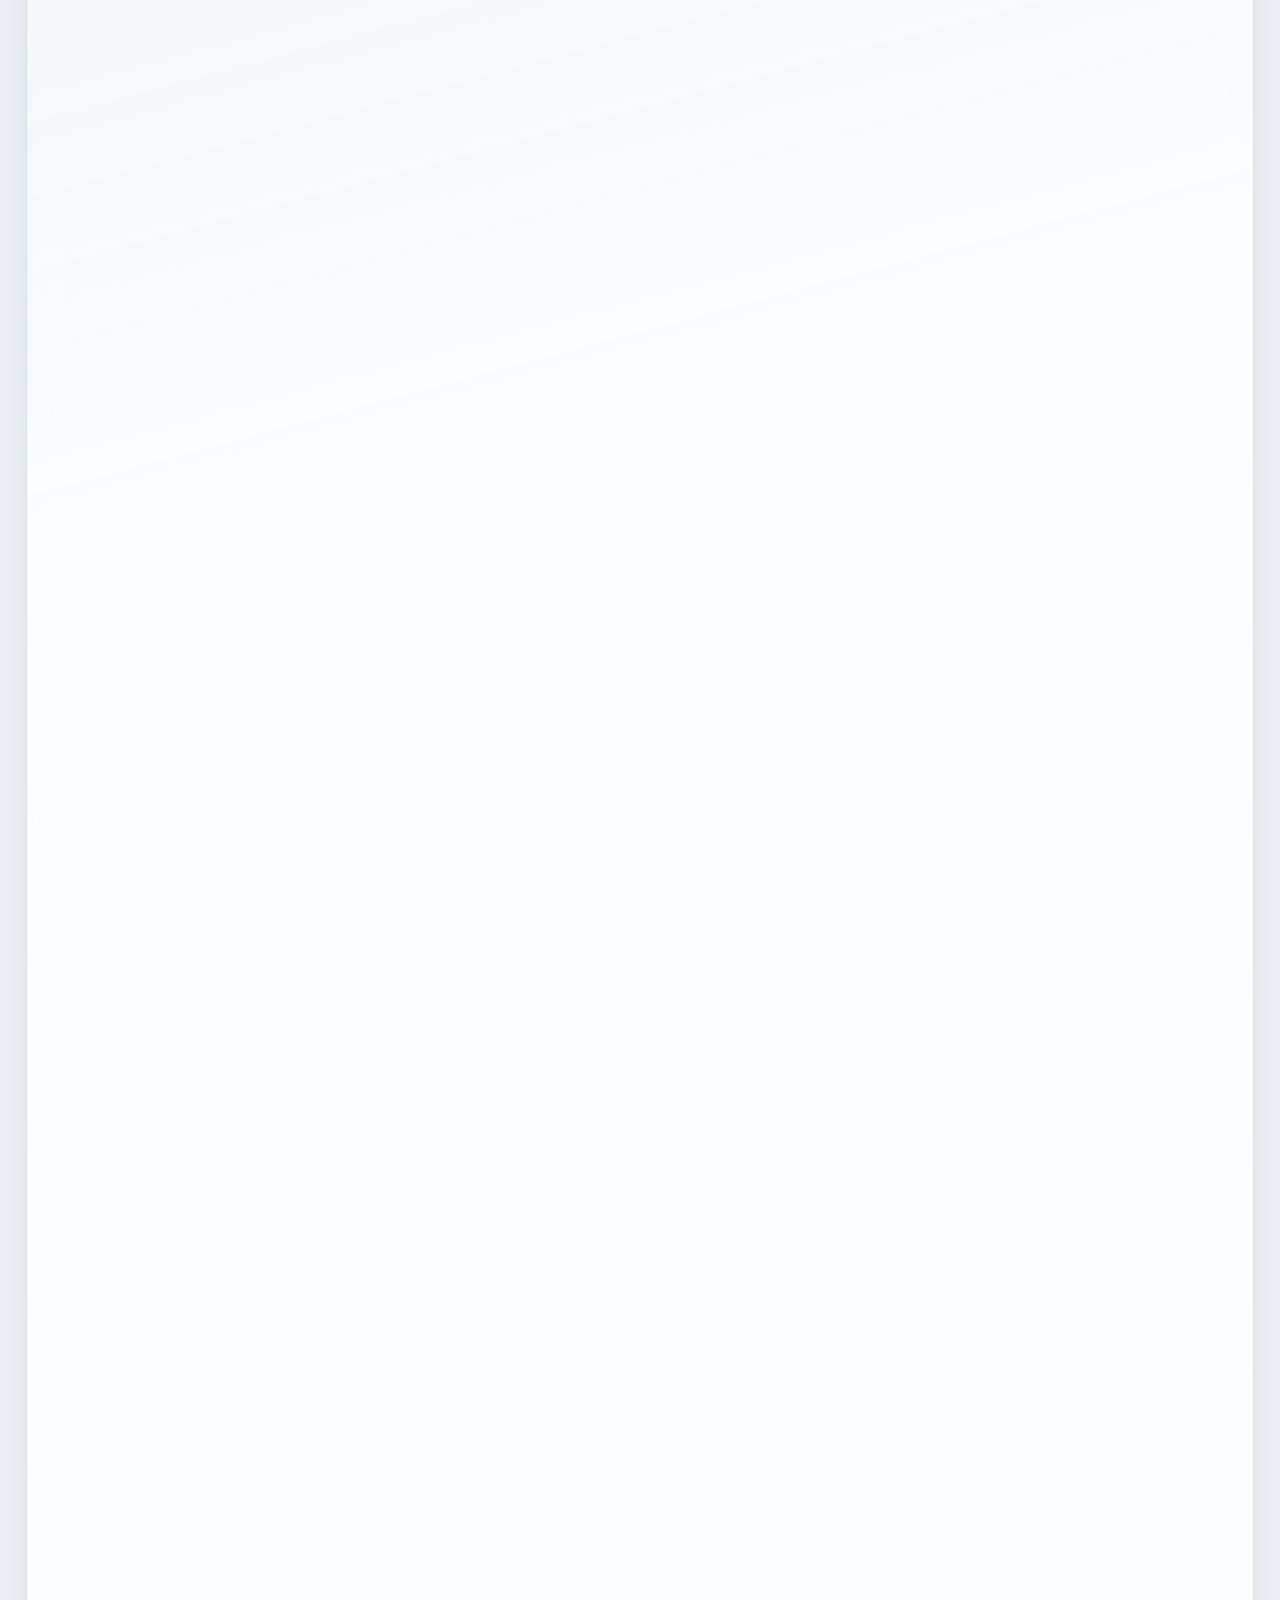
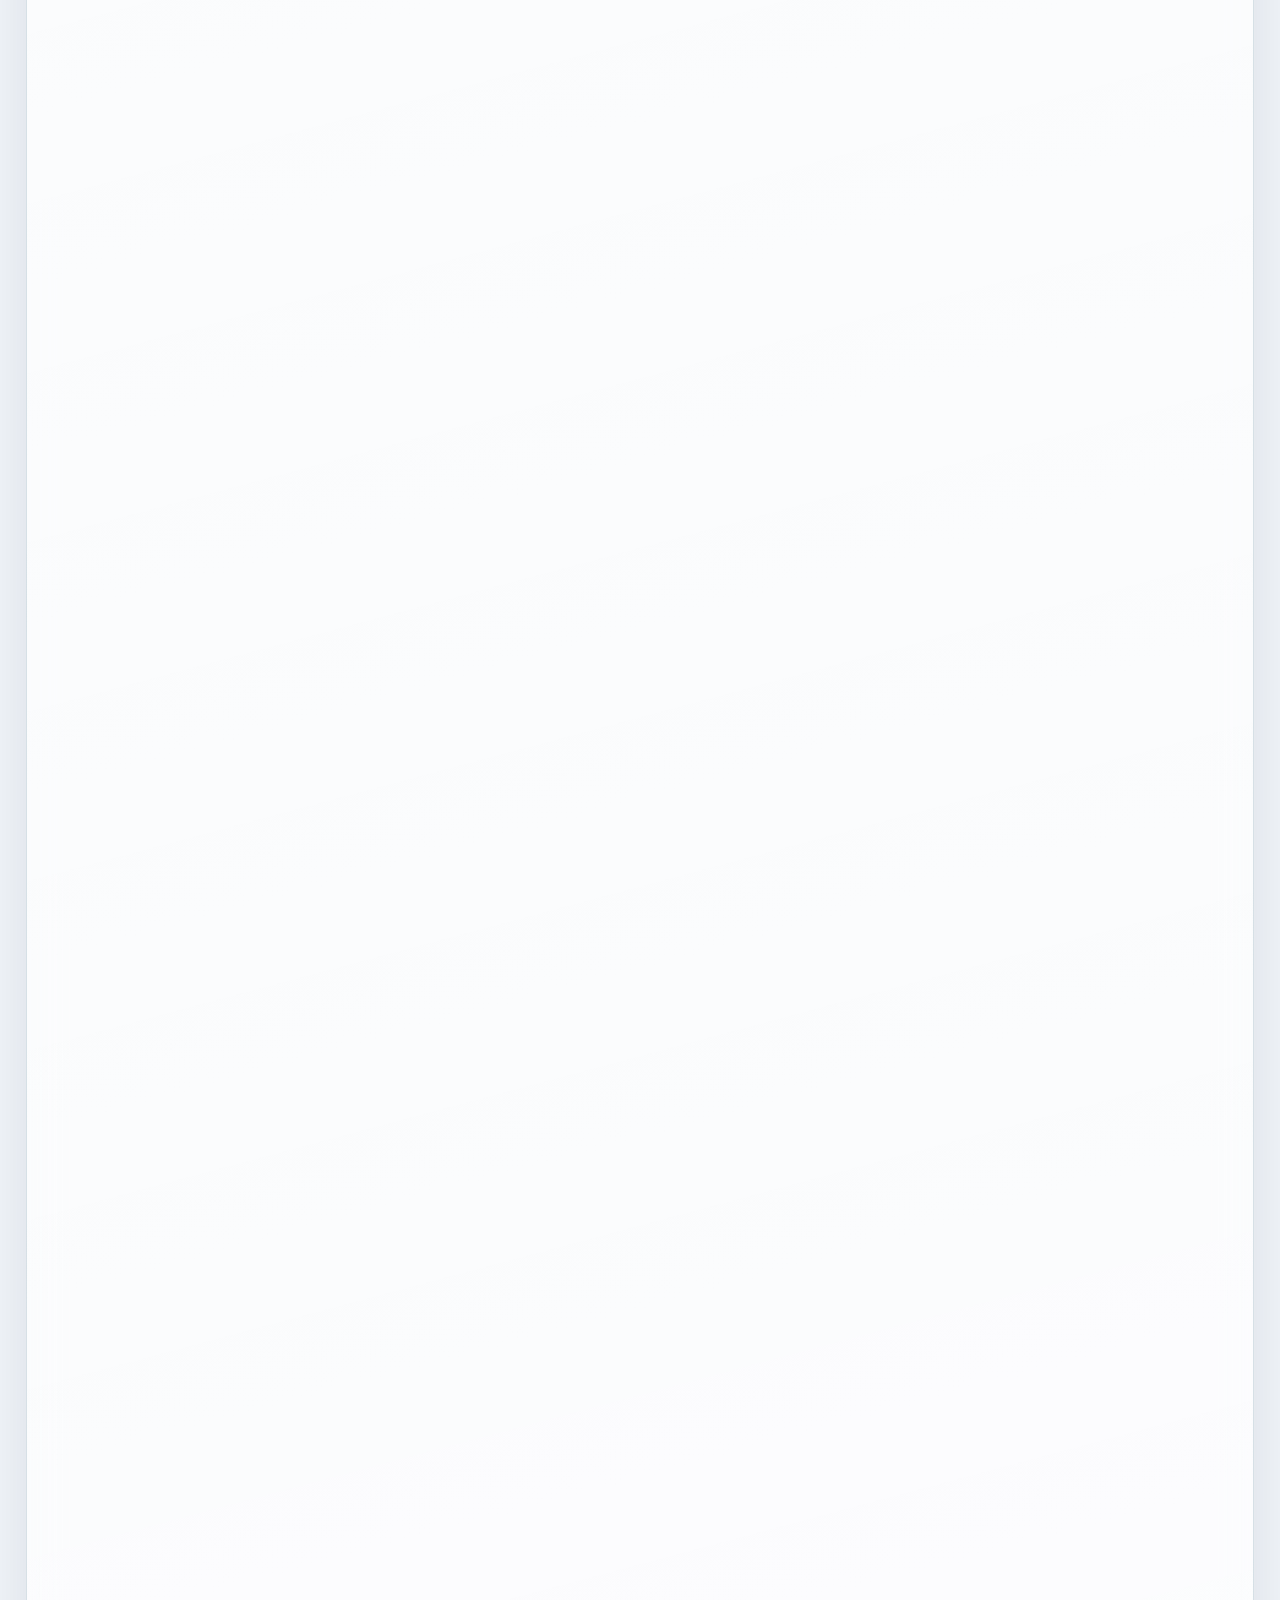
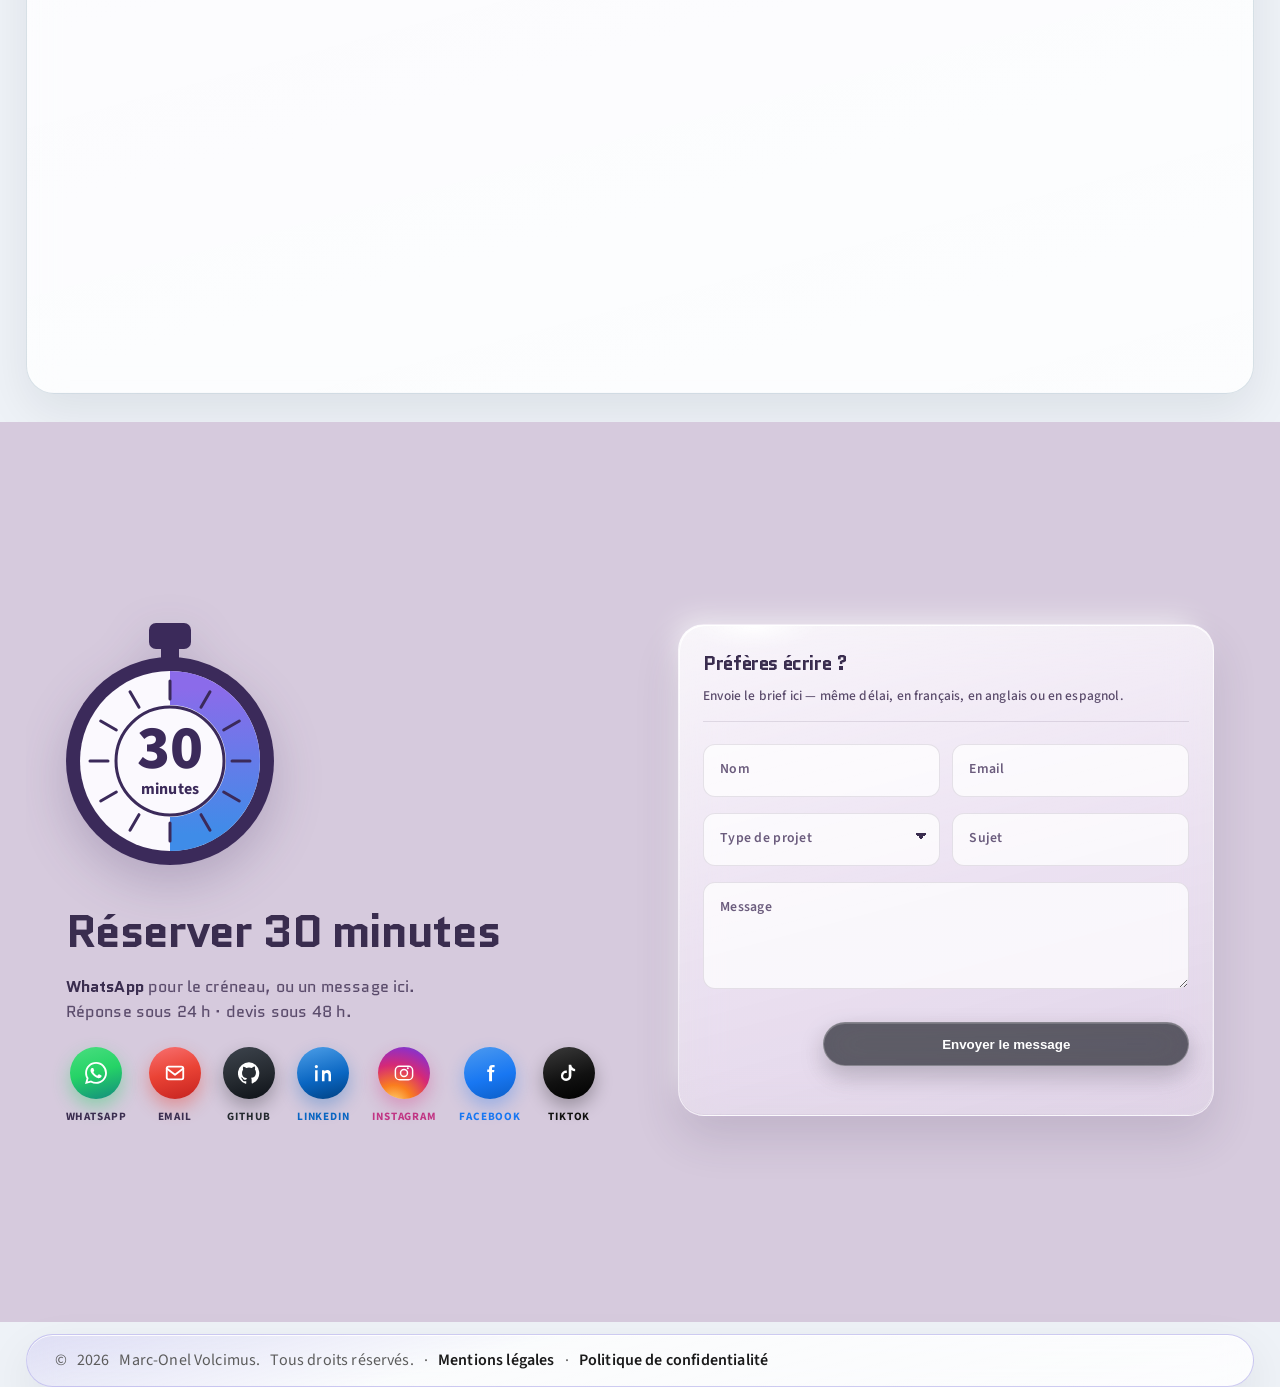
==== commit 77c8ba31: "Pose le hero en deux facettes et compacte la section A propos. Co-authored-by: Cursor <cursoragent@c" ====
--- a/index.html
+++ b/index.html
@@ -58,6 +58,10 @@
       href="https://fonts.googleapis.com/css2?family=Caveat:wght@500;600&family=Marck+Script&family=Quantico:wght@400;700&family=Source+Sans+3:wght@400;600;700&display=swap"
     />
     <link rel="stylesheet" href="style.css?v=20260813-s173" />
+    <link rel="stylesheet" href="bouton-intrigant.css?v=20260813-s3" />
+    <link rel="stylesheet" href="trois-points.css?v=20260813-s1" />
+    <link rel="stylesheet" href="ecran2.css?v=20260813-s12" />
+    <link rel="stylesheet" href="apropos.css?v=20260813-s5" />
   </head>
   <body data-page="home">
     <a class="skip-link" href="#main" data-i18n="skip">Aller au contenu</a>
@@ -115,6 +119,14 @@
           </ul>
         </nav>
         <div class="nav-toolbar">
+          <button type="button" class="nav-pc" id="openHero2" aria-expanded="false" aria-controls="ecran2" data-i18n-aria="h2_btn_go" aria-label="Découvrir ce que je construis">
+            <svg class="nav-pc__icon" viewBox="0 0 72 52" width="40" height="30" aria-hidden="true" focusable="false">
+              <path fill="none" stroke="currentColor" stroke-width="1.7" stroke-linecap="round" stroke-linejoin="round" d="M14 9c14-2.2 28-1.4 42 2.4 1.2 8.6.4 16.2-1.6 23.2-14 2.4-28 1.6-40.6-2.2C12.2 25.2 12.8 17 14 9z" />
+              <path class="nav-pc__screen" d="M20 15.2c9.4-1 18.6-.6 28.2 1.4-.6 6.2-.2 11.4-.8 15.6-8.8 1.2-17.6.8-25.8-1.2-.4-5.2-.8-10.4-1.6-15.8z" />
+              <path fill="none" stroke="currentColor" stroke-width="1.7" stroke-linecap="round" d="M8 37.5c10 2.6 22 4.4 34 3.6 10-.6 18-2.2 24-5.2" />
+              <path fill="none" stroke="currentColor" stroke-width="1.5" stroke-linecap="round" d="M22 38.2c2.4 3.6 8 5.4 14.2 5.2 6.4-.2 12-2.2 15.4-5.4" />
+            </svg>
+          </button>
           <div class="nav-lang" role="group" data-i18n-aria="nav_lang" aria-label="Langue">
             <button type="button" class="nav-lang__btn is-active" data-lang="fr" lang="fr" aria-pressed="true">FR</button>
             <button type="button" class="nav-lang__btn" data-lang="en" lang="en" aria-pressed="false">EN</button>
@@ -284,71 +296,165 @@
             </div>
           </div>
         </section>
+        <div class="ecran2" id="ecran2" hidden aria-hidden="true">
+            <div class="ecran2__panel">
+              <p class="ecran2__safer" aria-hidden="true">Make<br />it safer.</p>
+              <p class="ecran2__wait" aria-live="off">Retour à la première page dans 15 s</p>
+              <div class="ecran2__stage">
+                <div class="ecran2__copy">
+                  <p class="ecran2__kicker" data-i18n="h2_kicker">Ingénierie logicielle &amp; cybersécurité</p>
+                  <h2 id="ecran2Title" data-i18n="h2_title" data-i18n-html>Construire<br /><em>un avenir digital</em><br />plus sûr.</h2>
+                  <p class="ecran2__lead" data-i18n="h2_lead">
+                    Je conçois des solutions modernes, sécurisées et performantes pour aider les entreprises à se développer dans un monde numérique en constante évolution.
+                  </p>
+                  <ul class="trois-points">
+                    <li>
+                      <svg viewBox="0 0 24 24" width="22" height="22" aria-hidden="true" focusable="false">
+                        <path fill="none" stroke="currentColor" stroke-width="1.7" stroke-linecap="round" stroke-linejoin="round" d="M8 8 4 12l4 4M16 8l4 4-4 4M13 6l-2 12" />
+                      </svg>
+                      <strong data-i18n="h2_point_web">Développement Web &amp; Mobile</strong>
+                    </li>
+                    <li>
+                      <svg viewBox="0 0 24 24" width="22" height="22" aria-hidden="true" focusable="false">
+                        <path fill="none" stroke="currentColor" stroke-width="1.7" stroke-linejoin="round" d="M12 3 5 6v6c0 4.2 2.8 7.2 7 9 4.2-1.8 7-4.8 7-9V6l-7-3Z" />
+                        <path fill="none" stroke="currentColor" stroke-width="1.7" stroke-linecap="round" d="m9 12 2 2 4-4" />
+                      </svg>
+                      <strong data-i18n="h2_point_sec">Cybersécurité &amp; SOC</strong>
+                    </li>
+                    <li>
+                      <svg viewBox="0 0 24 24" width="22" height="22" aria-hidden="true" focusable="false">
+                        <path fill="none" stroke="currentColor" stroke-width="1.7" stroke-linecap="round" stroke-linejoin="round" d="M12 5a3 3 0 0 0-3 3c0 1.2.4 1.6 1.2 2.2.5.4.8.8.8 1.3V13M12 16.5h.01M8.2 8.2A3.8 3.8 0 0 1 12 5a3.8 3.8 0 0 1 3.8 3.2c.8.3 1.7 1 1.7 2.1 0 1-.6 1.8-1.5 2.2" />
+                      </svg>
+                      <strong data-i18n="h2_point_ia">IA &amp; Data</strong>
+                    </li>
+                  </ul>
+                  <div class="ecran2__actions">
+                    <a class="ecran2__go" href="#projects" data-h2-close>
+                      <span data-i18n="h2_work">Voir mon travail</span>
+                      <span aria-hidden="true">→</span>
+                    </a>
+                    <a class="ecran2__mail" href="#contact" data-h2-close data-i18n="h2_contact">Me contacter</a>
+                  </div>
+                </div>
+                <article class="ecran2__card">
+                  <h3 data-i18n="h2_card_t">Mon parcours</h3>
+                  <ul>
+                    <li>
+                      <svg viewBox="0 0 24 24" width="18" height="18" aria-hidden="true" focusable="false">
+                        <path fill="none" stroke="currentColor" stroke-width="1.7" stroke-linecap="round" d="M3 9.5 12 5l9 4.5L12 14 3 9.5Z" />
+                        <path fill="none" stroke="currentColor" stroke-width="1.7" stroke-linecap="round" d="M7 11.5v4.2c1.6 1.4 3.2 2 5 2s3.4-.6 5-2v-4.2" />
+                      </svg>
+                      <p>
+                        <strong data-i18n="h2_edu_t">Licence — Informatique appliquée</strong>
+                        <span data-i18n="h2_edu_d">Université de Volgograd · 2022 — 2026</span>
+                      </p>
+                    </li>
+                    <li>
+                      <svg viewBox="0 0 24 24" width="18" height="18" aria-hidden="true" focusable="false">
+                        <path fill="none" stroke="currentColor" stroke-width="1.7" stroke-linejoin="round" d="M12 3 5 6v6c0 4.2 2.8 7.2 7 9 4.2-1.8 7-4.8 7-9V6l-7-3Z" />
+                      </svg>
+                      <p>
+                        <strong data-i18n="h2_edu2_t">Cybersécurité &amp; développement</strong>
+                        <span data-i18n="h2_edu2_d">Mise à niveau continue</span>
+                      </p>
+                    </li>
+                  </ul>
+                  <p class="ecran2__sign" data-i18n="h2_sign">Toujours en évolution…</p>
+                </article>
+              </div>
+              <div class="ecran2__bar">
+                <p class="ecran2__ticker" aria-hidden="true">CODE <span>/</span> SECURE <span>/</span> BUILD <span>/</span> GROW</p>
+              </div>
+            </div>
+          </div>
       </div>
 
-      <section id="about" class="section container reveal">
-        <article class="about-board">
-          <div class="about-board__bars" aria-hidden="true">
-            <span class="about-tube">
-              <i class="about-tube__liquid about-tube__liquid--a"></i>
-            </span>
-            <span class="about-tube">
-              <i class="about-tube__liquid about-tube__liquid--b"></i>
-            </span>
-            <span class="about-tube">
-              <i class="about-tube__liquid about-tube__liquid--c"></i>
-            </span>
+      <section id="about" class="section container apropos" data-apropos aria-labelledby="apropos-titre">
+        <div class="apropos-panel">
+          <span class="apropos-glow apropos-glow--a" aria-hidden="true"></span>
+          <span class="apropos-glow apropos-glow--b" aria-hidden="true"></span>
+
+          <div class="apropos-top">
+            <div class="apropos-portrait" data-apropos-in="photo">
+              <span class="apropos-portrait__ring" aria-hidden="true"></span>
+              <div class="apropos-portrait__frame">
+                <img
+                  class="apropos-portrait__img"
+                  src="assets/about-portrait.png?v=5"
+                  alt="Portrait de Marc-Onel Volcimus"
+                  data-i18n-alt="portrait_alt"
+                  width="643"
+                  height="871"
+                  loading="lazy"
+                  decoding="async"
+                />
+              </div>
+              <p class="apropos-portrait__badge" data-apropos-in="badge">
+                <span class="apropos-portrait__dot" aria-hidden="true"></span>
+                <span data-i18n="about_badge">Disponible pour un nouveau projet</span>
+              </p>
+            </div>
+
+            <div class="apropos-head">
+              <p class="apropos-kicker" data-apropos-in="kicker" data-i18n="about_kicker">Développeur full-stack</p>
+              <h2 class="apropos-title" id="apropos-titre" data-apropos-in="title" data-i18n="about_h2">À propos</h2>
+              <p class="apropos-intro" data-apropos-in="intro" data-i18n="about_p">J’aide les indépendants et les TPE à avoir un support sans s’expliquer : site vitrine, landing page, application mobile ou présentation PowerPoint. Je travaille à distance, en français et en anglais — WhatsApp et e-mail suffisent, le fuseau n’est pas un obstacle.</p>
+              <blockquote class="apropos-quote" data-apropos-in="quote">
+                <svg viewBox="0 0 32 24" aria-hidden="true" class="apropos-quote__mark"><path d="M0 24V14.2C0 6.3 4.7 1.1 12.6 0l1.3 3.9C8.8 5.3 6.4 8.3 6.1 12H13v12H0Zm18 0V14.2C18 6.3 22.7 1.1 30.6 0l1.3 3.9C26.8 5.3 24.4 8.3 24.1 12H31v12H18Z"/></svg>
+                <p data-i18n="about_quote">Un bon outil se voit à ce qu’on oublie qu’il existe.</p>
+              </blockquote>
+            </div>
           </div>
-          <header class="about-board__head">
-            <h2 data-i18n="about_h2">À propos</h2>
-            <p data-i18n="about_p">
-              Je suis Marc-Onel Volcimus, développeur full stack. J’aide les indépendants et les TPE
-              à envoyer un support sans s’expliquer : site vitrine, landing page, application mobile
-              ou présentation PowerPoint. Je travaille à distance, en français, en anglais ou en espagnol : WhatsApp et e-mail
-              suffisent, le fuseau n’est pas un obstacle.
-            </p>
-          </header>
-          <div class="about-board__stage">
-            <div class="about-portrait">
-              <img
-                class="about-portrait__img"
-                src="assets/about-portrait.png?v=5"
-                alt="Portrait de Marc-Onel Volcimus"
-                data-i18n-alt="portrait_alt"
-                width="643"
-                height="871"
-                decoding="async"
-              />
-            </div>
-            <ul class="about-pillars" data-i18n-aria="facts" aria-label="Faits clés">
-              <li class="about-pillar" style="--h: 58%; --tint: 38%">
-                <strong data-i18n="fact_clients">Clients</strong>
-                <span class="about-pillar__detail" data-i18n="fact_clients_v">Indépendants et TPE qui veulent une vitrine crédible</span>
-              </li>
-              <li class="about-pillar" style="--h: 70%; --tint: 50%">
-                <strong data-i18n="fact_stack">Full stack</strong>
-                <span class="about-pillar__detail">HTML, CSS, JavaScript, PHP, MySQL, C# / .NET, Python</span>
-              </li>
-              <li class="about-pillar" style="--h: 84%; --tint: 64%">
-                <strong data-i18n="fact_delay">Délai</strong>
-                <span class="about-pillar__detail" data-i18n="fact_delay_v">Réponse sous 24&nbsp;h, en français, en anglais ou en espagnol</span>
-              </li>
-              <li class="about-pillar" style="--h: 100%; --tint: 78%">
-                <strong data-i18n="fact_place">Lieu</strong>
-                <span class="about-pillar__detail" data-i18n="fact_place_v">À distance — e-mail, téléphone ou WhatsApp</span>
-              </li>
-            </ul>
+
+          <div class="apropos-bars">
+            <div class="apropos-bar" data-apropos-in="bar" style="--h: 0.58; --i: 0;">
+              <div class="apropos-bar__body">
+                <span class="apropos-bar__icon" aria-hidden="true">
+                  <svg viewBox="0 0 24 24" fill="none" stroke="currentColor" stroke-width="1.8" stroke-linecap="round" stroke-linejoin="round"><path d="M9 11a3 3 0 1 0 0-6 3 3 0 0 0 0 6Z"/><path d="M3 20c.6-3.4 3-5.5 6-5.5s5.4 2.1 6 5.5"/><path d="M16.5 7a2.5 2.5 0 1 1 0 5"/><path d="M15.5 14.3c2.4.4 4 2.3 4.5 5.2"/></svg>
+                </span>
+                <p class="apropos-bar__title" data-i18n="fact_clients">Clients</p>
+                <p class="apropos-bar__text" data-i18n="fact_clients_v">Indépendants et TPE qui veulent une vitrine crédible</p>
+              </div>
+            </div>
+            <div class="apropos-bar" data-apropos-in="bar" style="--h: 0.74; --i: 1;">
+              <div class="apropos-bar__body">
+                <span class="apropos-bar__icon" aria-hidden="true">
+                  <svg viewBox="0 0 24 24" fill="none" stroke="currentColor" stroke-width="1.8" stroke-linecap="round" stroke-linejoin="round"><path d="M12 3 3 8l9 5 9-5-9-5Z"/><path d="M3 13l9 5 9-5"/></svg>
+                </span>
+                <p class="apropos-bar__title" data-i18n="fact_stack">Full stack</p>
+                <p class="apropos-bar__text">HTML, CSS, JavaScript, PHP, MySQL, C# / .NET, Python</p>
+              </div>
+            </div>
+            <div class="apropos-bar" data-apropos-in="bar" style="--h: 0.9; --i: 2;">
+              <div class="apropos-bar__body">
+                <span class="apropos-bar__icon" aria-hidden="true">
+                  <svg viewBox="0 0 24 24" fill="none" stroke="currentColor" stroke-width="1.8" stroke-linecap="round" stroke-linejoin="round"><circle cx="12" cy="12" r="8.5"/><path d="M12 7.5V12l3 2"/></svg>
+                </span>
+                <p class="apropos-bar__title" data-i18n="fact_delay">Délai</p>
+                <p class="apropos-bar__text" data-i18n="fact_delay_v">Réponse sous 24 h, en français ou en anglais</p>
+              </div>
+            </div>
+            <div class="apropos-bar" data-apropos-in="bar" style="--h: 1; --i: 3;">
+              <div class="apropos-bar__body">
+                <span class="apropos-bar__icon" aria-hidden="true">
+                  <svg viewBox="0 0 24 24" fill="none" stroke="currentColor" stroke-width="1.8" stroke-linecap="round" stroke-linejoin="round"><path d="M12 21s-7-6.1-7-11.5A7 7 0 0 1 19 9.5C19 14.9 12 21 12 21Z"/><circle cx="12" cy="9.5" r="2.5"/></svg>
+                </span>
+                <p class="apropos-bar__title" data-i18n="fact_place">Lieu</p>
+                <p class="apropos-bar__text" data-i18n="fact_place_v">À distance — e-mail, téléphone ou WhatsApp</p>
+              </div>
+            </div>
           </div>
-        </article>
-        <div class="office-suite">
-          <p class="office-suite__label">Microsoft</p>
-          <ul>
-            <li>Word</li>
-            <li>Excel</li>
-            <li>PowerPoint</li>
-            <li>Project</li>
-            <li>Access</li>
-            <li>Publisher</li>
+        </div>
+
+        <div class="apropos-ms">
+          <p class="apropos-ms__title">Microsoft</p>
+          <ul class="apropos-ms__list">
+            <li data-apropos-in="pill" style="--i: 0;"><span class="apropos-ms__token" aria-hidden="true">W</span>Word</li>
+            <li data-apropos-in="pill" style="--i: 1;"><span class="apropos-ms__token" aria-hidden="true">E</span>Excel</li>
+            <li data-apropos-in="pill" style="--i: 2;"><span class="apropos-ms__token" aria-hidden="true">P</span>PowerPoint</li>
+            <li data-apropos-in="pill" style="--i: 3;"><span class="apropos-ms__token" aria-hidden="true">P</span>Project</li>
+            <li data-apropos-in="pill" style="--i: 4;"><span class="apropos-ms__token" aria-hidden="true">A</span>Access</li>
+            <li data-apropos-in="pill" style="--i: 5;"><span class="apropos-ms__token" aria-hidden="true">P</span>Publisher</li>
           </ul>
         </div>
       </section>
@@ -1203,7 +1309,10 @@
       </div>
     </dialog>
 
-    <script src="i18n.js?v=20260813-s24" defer></script>
-    <script src="script.js?v=20260813-s79" defer></script>
+    <script src="i18n.js?v=20260813-s30" defer></script>
+    <script src="trois-points.js?v=20260813-s1" defer></script>
+    <script src="hero2.js?v=20260813-s7" defer></script>
+    <script src="apropos.js?v=20260813-s1" defer></script>
+    <script src="script.js?v=20260813-s80" defer></script>
   </body>
 </html>
--- a/bouton-intrigant.css
+++ b/bouton-intrigant.css
@@ -0,0 +1,55 @@
+.header.header--hero {
+  z-index: 4;
+}
+
+.nav-pc {
+  position: relative;
+  display: grid;
+  place-items: center;
+  width: 46px;
+  height: 40px;
+  padding: 0;
+  border: 0;
+  background: transparent;
+  color: #fff;
+  cursor: pointer;
+}
+
+.nav-pc:focus-visible {
+  outline: 2px solid #d6cadd;
+  outline-offset: 3px;
+  border-radius: 8px;
+}
+
+.nav-pc__icon {
+  display: block;
+  overflow: visible;
+  animation: nav-pc-blink 1.8s steps(1, end) infinite;
+}
+
+.nav-pc__screen {
+  fill: currentColor;
+  stroke: none;
+}
+
+@keyframes nav-pc-blink {
+  0%,
+  42%,
+  100% {
+    opacity: 1;
+  }
+  46%,
+  54% {
+    opacity: 0.15;
+  }
+  62%,
+  70% {
+    opacity: 0.15;
+  }
+}
+
+@media (prefers-reduced-motion: reduce) {
+  .nav-pc__icon {
+    animation: none;
+  }
+}
--- a/trois-points.css
+++ b/trois-points.css
@@ -0,0 +1,74 @@
+.trois-points {
+  display: flex;
+  flex-wrap: wrap;
+  gap: 10px;
+  margin: 18px 0 0;
+  padding: 0;
+  list-style: none;
+}
+
+.trois-points li {
+  display: flex;
+  flex: 1 1 9.5rem;
+  gap: 10px;
+  align-items: flex-start;
+  min-width: 0;
+  padding: 10px 12px;
+  border: 1px solid rgba(255, 255, 255, 0.16);
+  border-radius: 14px;
+  background: rgba(8, 14, 28, 0.42);
+}
+
+.trois-points svg {
+  flex: 0 0 auto;
+  margin-top: 2px;
+  color: #9fd4ff;
+}
+
+.trois-points strong {
+  display: block;
+  font-size: 0.92rem;
+  font-weight: 700;
+  line-height: 1.25;
+}
+
+.trois-points span {
+  display: block;
+  margin-top: 2px;
+  color: rgba(247, 244, 251, 0.78);
+  font-size: 0.8rem;
+  line-height: 1.35;
+}
+
+.trois-points.is-ready li {
+  opacity: 0;
+  transform: translateY(8px);
+}
+
+.trois-points.is-on li {
+  animation: h2-point 0.55s ease forwards;
+}
+
+.trois-points.is-on li:nth-child(2) {
+  animation-delay: 0.12s;
+}
+
+.trois-points.is-on li:nth-child(3) {
+  animation-delay: 0.24s;
+}
+
+@keyframes h2-point {
+  to {
+    opacity: 1;
+    transform: none;
+  }
+}
+
+@media (prefers-reduced-motion: reduce) {
+  .trois-points.is-ready li,
+  .trois-points.is-on li {
+    opacity: 1;
+    transform: none;
+    animation: none;
+  }
+}
--- a/ecran2.css
+++ b/ecran2.css
@@ -0,0 +1,384 @@
+.hero-wrap,
+.ecran2 {
+  --h2-bg-url: url("assets/photo-sans-texte.jpg");
+}
+
+.ecran2 {
+  position: absolute;
+  inset: 0;
+  z-index: 2;
+  color: #f4f7ff;
+  font-family: "Source Sans 3", sans-serif;
+  opacity: 0;
+  visibility: hidden;
+  pointer-events: none;
+  transition: opacity 0.45s ease, visibility 0.45s ease;
+}
+
+.ecran2[hidden] {
+  display: none;
+}
+
+.hero-wrap.is-facet-2,
+html.theme-dark .hero-wrap.is-facet-2,
+body.dark .hero-wrap.is-facet-2 {
+  background-color: #070b18;
+  background-image: linear-gradient(
+      90deg,
+      rgba(6, 10, 24, 0.72) 0%,
+      rgba(6, 10, 24, 0.38) 42%,
+      rgba(6, 10, 24, 0.08) 68%
+    ),
+    var(--h2-bg-url);
+  background-position: center, 68% center;
+  background-size: cover, cover;
+  background-repeat: no-repeat;
+}
+
+.hero-wrap.is-facet-2::before,
+.hero-wrap.is-facet-2::after,
+html.theme-dark .hero-wrap.is-facet-2::before,
+html.theme-dark .hero-wrap.is-facet-2::after,
+body.dark .hero-wrap.is-facet-2::before,
+body.dark .hero-wrap.is-facet-2::after {
+  opacity: 0;
+  visibility: hidden;
+}
+
+.hero-wrap.is-facet-2 > .header.header--hero,
+.hero-wrap.is-facet-2 > .header.header--hero.header--scrolled {
+  z-index: 6;
+  background: transparent;
+  backdrop-filter: none;
+  -webkit-backdrop-filter: none;
+  border-bottom-color: transparent;
+  box-shadow: none;
+}
+
+.hero-wrap.is-facet-2 > #home {
+  opacity: 0;
+  pointer-events: none;
+  transition: opacity 0.45s ease;
+}
+
+.ecran2.is-open {
+  opacity: 1;
+  visibility: visible;
+  pointer-events: auto;
+}
+
+.ecran2__panel {
+  position: relative;
+  display: flex;
+  flex-direction: column;
+  width: 100%;
+  min-height: 100%;
+  height: auto;
+  overflow: visible;
+  background: transparent;
+  opacity: 0;
+  transition: opacity 0.28s ease;
+}
+
+.ecran2.is-open .ecran2__panel {
+  opacity: 1;
+}
+
+.ecran2__safer {
+  position: absolute;
+  z-index: 3;
+  top: 12%;
+  left: 43%;
+  margin: 0;
+  color: #fff;
+  font-family: "Caveat", cursive;
+  font-size: clamp(2rem, 3.4vw, 2.8rem);
+  font-weight: 600;
+  line-height: 0.85;
+  letter-spacing: 0.01em;
+  transform: rotate(-12deg);
+  pointer-events: none;
+  text-shadow: 0 8px 18px rgba(0, 0, 0, 0.35);
+}
+
+.ecran2__safer::after {
+  content: "";
+  display: block;
+  width: 72%;
+  height: 2px;
+  margin: 6px 0 0 8%;
+  background: #fff;
+  border-radius: 2px;
+  transform: rotate(-6deg);
+}
+
+.ecran2__wait {
+  position: absolute;
+  top: 78px;
+  right: 28px;
+  z-index: 3;
+  margin: 0;
+  max-width: 240px;
+  color: #fff;
+  font-size: 0.95rem;
+  font-weight: 600;
+  line-height: 1.25;
+  text-align: right;
+  pointer-events: none;
+  text-shadow: 0 2px 12px rgba(0, 0, 0, 0.55);
+}
+
+.ecran2__go:focus-visible,
+.ecran2__mail:focus-visible {
+  outline: 2px solid #d6cadd;
+  outline-offset: 3px;
+}
+
+.ecran2__stage {
+  position: relative;
+  z-index: 1;
+  display: grid;
+  grid-template-columns: minmax(0, 640px) minmax(220px, 1fr);
+  gap: 24px;
+  align-items: end;
+  flex: 1 0 auto;
+  min-height: 0;
+  padding: 124px 40px 28px;
+}
+
+.ecran2__kicker {
+  display: flex;
+  align-items: center;
+  gap: 12px;
+  margin: 0 0 14px;
+  color: #d5e4ff;
+  font-size: 0.74rem;
+  font-weight: 700;
+  letter-spacing: 0.16em;
+  text-transform: uppercase;
+}
+
+.ecran2__kicker::after {
+  content: "";
+  width: 46px;
+  height: 2px;
+  border-radius: 2px;
+  background: #4aa3ff;
+  box-shadow: 0 0 10px #4aa3ff;
+}
+
+.ecran2 h2 {
+  margin: 0;
+  max-width: 11ch;
+  color: #fff;
+  font-family: "Source Sans 3", sans-serif;
+  font-size: clamp(2.7rem, 5vw, 4.5rem);
+  font-weight: 700;
+  line-height: 0.92;
+  letter-spacing: -0.035em;
+}
+
+.ecran2 h2 em {
+  font-style: normal;
+  background: linear-gradient(100deg, #3c8dff 0%, #6d5cff 58%, #b44cff 100%);
+  -webkit-background-clip: text;
+  background-clip: text;
+  color: transparent;
+}
+
+.ecran2__lead {
+  max-width: 34rem;
+  margin: 16px 0 0;
+  color: rgba(236, 242, 255, 0.88);
+  font-size: 1.02rem;
+  line-height: 1.45;
+}
+
+.ecran2 .trois-points {
+  gap: 18px 22px;
+  margin-top: 22px;
+}
+
+.ecran2 .trois-points li {
+  flex: 0 1 auto;
+  align-items: center;
+  gap: 8px;
+  padding: 0;
+  border: 0;
+  background: none;
+}
+
+.ecran2 .trois-points svg {
+  width: 34px;
+  height: 34px;
+  padding: 6px;
+  border: 1px solid rgba(140, 186, 255, 0.45);
+  border-radius: 50%;
+  background: rgba(40, 80, 160, 0.28);
+  color: #d7e8ff;
+}
+
+.ecran2 .trois-points strong {
+  max-width: 8.2rem;
+  font-size: 0.86rem;
+  font-weight: 700;
+  line-height: 1.15;
+}
+
+.ecran2__actions {
+  display: flex;
+  flex-wrap: wrap;
+  gap: 12px;
+  margin-top: 26px;
+}
+
+.ecran2__go,
+.ecran2__mail {
+  display: inline-flex;
+  align-items: center;
+  gap: 8px;
+  padding: 12px 18px;
+  border-radius: 999px;
+  color: #fff;
+  font-weight: 700;
+  text-decoration: none;
+}
+
+.ecran2__go {
+  background: linear-gradient(90deg, #2f6bff, #5a46f0);
+  box-shadow: 0 8px 24px rgba(47, 90, 255, 0.35);
+}
+
+.ecran2__mail {
+  border: 1px solid rgba(255, 255, 255, 0.38);
+  background: rgba(8, 14, 32, 0.28);
+}
+
+.ecran2__card {
+  justify-self: end;
+  align-self: end;
+  width: min(280px, 100%);
+  margin: 0 8px 20px 0;
+  padding: 14px 14px 10px;
+  border: 1px solid rgba(170, 198, 255, 0.32);
+  border-radius: 18px;
+  background: rgba(12, 22, 48, 0.42);
+  box-shadow: 0 16px 40px rgba(0, 0, 0, 0.28);
+  backdrop-filter: blur(16px);
+}
+
+.ecran2__card h3 {
+  margin: 0 0 10px;
+  font-family: "Source Sans 3", sans-serif;
+  font-size: 1rem;
+}
+
+.ecran2__card ul {
+  margin: 0;
+  padding: 0;
+  list-style: none;
+}
+
+.ecran2__card li {
+  display: flex;
+  gap: 8px;
+  align-items: flex-start;
+  margin-top: 8px;
+}
+
+.ecran2__card svg {
+  flex: 0 0 auto;
+  margin-top: 2px;
+  color: #9ec4ff;
+}
+
+.ecran2__card p {
+  margin: 0;
+}
+
+.ecran2__card strong {
+  display: block;
+  font-size: 0.86rem;
+  line-height: 1.25;
+}
+
+.ecran2__card span {
+  display: block;
+  margin-top: 2px;
+  color: rgba(226, 234, 255, 0.75);
+  font-size: 0.75rem;
+  line-height: 1.3;
+}
+
+.ecran2__sign {
+  margin: 10px 0 0 !important;
+  color: #d7e4ff;
+  font-family: "Caveat", cursive;
+  font-size: 1.25rem;
+}
+
+.ecran2__bar {
+  position: relative;
+  z-index: 2;
+  display: flex;
+  flex: 0 0 auto;
+  align-items: center;
+  height: 52px;
+  padding: 0 28px;
+  pointer-events: none;
+}
+
+.ecran2__ticker {
+  margin: 0;
+  color: rgba(220, 230, 255, 0.55);
+  font-size: 0.72rem;
+  font-weight: 700;
+  letter-spacing: 0.22em;
+}
+
+.ecran2__ticker span {
+  margin: 0 8px;
+  color: rgba(90, 150, 255, 0.8);
+}
+
+@media (max-width: 900px) {
+  .ecran2__safer {
+    top: 11%;
+    left: auto;
+    right: 18px;
+    font-size: 2rem;
+  }
+
+  .ecran2__stage {
+    grid-template-columns: 1fr;
+    align-items: start;
+    flex: 1 0 auto;
+    padding: 108px 18px 28px;
+  }
+
+  .hero-wrap.is-facet-2,
+  html.theme-dark .hero-wrap.is-facet-2,
+  body.dark .hero-wrap.is-facet-2 {
+    background-image: linear-gradient(180deg, rgba(6, 10, 24, 0.55), rgba(6, 10, 24, 0.88)),
+      var(--h2-bg-url);
+    background-position: center, 70% top;
+  }
+
+  .ecran2__card {
+    justify-self: stretch;
+    width: min(420px, 100%);
+    margin: 22px 0 8px;
+  }
+
+  .ecran2 h2 {
+    font-size: 2.4rem;
+  }
+}
+
+@media (prefers-reduced-motion: reduce) {
+  .ecran2,
+  .hero-wrap.is-facet-2 > #home,
+  .ecran2__panel {
+    transition: none;
+  }
+}
--- a/apropos.css
+++ b/apropos.css
@@ -0,0 +1,424 @@
+/* ==========================================================================
+   Section « À propos » — version pro.
+   Portrait encadré (bordure dégradée + badge flottant), intro avec citation,
+   cartes-stats vitrées avec icônes, pastilles Microsoft à jeton de lettre.
+   Classes préfixées .apropos.
+
+   Principe : le JS ajoute .apropos-js sur la section dès qu'il tourne (JavaScript actif,
+   animations non réduites). Cette classe est ce qui masque les éléments avant leur entrée ;
+   sans elle (pas de JS, ou « réduire les animations »), tout est visible d'emblée.
+   ========================================================================== */
+
+.apropos {
+  --apropos-ink: #0e2a26;             /* titre de section, texte foncé */
+  --apropos-text: #3d4c48;            /* texte courant */
+  --apropos-accent: #17b3a0;          /* teal principal */
+  --apropos-accent-2: #33d17a;        /* vert d'accent */
+  --apropos-teal-1: #c7e8e0;          /* carte la plus basse */
+  --apropos-teal-2: #7fc0b1;
+  --apropos-teal-3: #3f8f83;
+  --apropos-teal-4: #0f5c53;          /* carte la plus haute */
+  --apropos-font-display: inherit;    /* mets ici la police carrée de ton titre */
+  --apropos-bar-max: 420px;           /* hauteur de la carte la plus haute (desktop) */
+
+  color: var(--apropos-text);
+  font-family: inherit;
+}
+
+/* --- Carte principale ------------------------------------------------------------- */
+
+.apropos-panel {
+  position: relative;
+  box-sizing: border-box;
+  padding: clamp(28px, 4vw, 52px) clamp(26px, 4vw, 52px) clamp(22px, 3vw, 32px);
+  border-radius: 32px;
+  background: linear-gradient(155deg, #e4f1ee 0%, #f6faf9 46%, #eaf3f1 100%);
+  box-shadow: 0 30px 60px -42px rgba(14, 42, 38, 0.4), inset 0 0 0 1px rgba(14, 42, 38, 0.05);
+  overflow: hidden;
+  isolation: isolate;
+}
+
+.apropos-glow {
+  position: absolute;
+  z-index: 0;
+  border-radius: 50%;
+  filter: blur(60px);
+  opacity: 0.35;
+  pointer-events: none;
+}
+.apropos-glow--a {
+  width: 360px;
+  height: 360px;
+  top: -140px;
+  left: -80px;
+  background: radial-gradient(circle, var(--apropos-accent), transparent 70%);
+}
+.apropos-glow--b {
+  width: 300px;
+  height: 300px;
+  bottom: -40px;
+  right: -60px;
+  background: radial-gradient(circle, var(--apropos-accent-2), transparent 70%);
+}
+
+.apropos-top {
+  position: relative;
+  z-index: 1;
+  display: grid;
+  grid-template-columns: minmax(220px, 0.58fr) minmax(0, 1.4fr);
+  gap: clamp(28px, 4vw, 60px);
+  align-items: center;
+}
+
+@media (max-width: 760px) {
+  .apropos-top { grid-template-columns: minmax(0, 1fr); }
+}
+
+/* --- Portrait encadré -------------------------------------------------------------- */
+
+.apropos-portrait {
+  position: relative;
+  max-width: 300px;
+  margin-inline: auto;
+}
+
+.apropos-portrait__ring {
+  position: absolute;
+  inset: -8px;
+  border-radius: 32px;
+  background: linear-gradient(155deg, rgba(255, 255, 255, 0.62), rgba(255, 255, 255, 0.16));
+  border: 1px solid rgba(255, 255, 255, 0.72);
+  box-shadow:
+    inset 0 1px 0 rgba(255, 255, 255, 0.9),
+    inset 0 -1px 0 rgba(14, 42, 38, 0.06),
+    0 12px 28px -18px rgba(14, 42, 38, 0.4);
+  backdrop-filter: blur(16px) saturate(1.35);
+  -webkit-backdrop-filter: blur(16px) saturate(1.35);
+}
+
+.apropos-portrait__frame {
+  position: relative;
+  aspect-ratio: 3 / 4;
+  border-radius: 24px;
+  overflow: hidden;
+  background: #f4f6f5;
+  box-shadow: 0 20px 40px -20px rgba(14, 42, 38, 0.55);
+}
+
+.apropos-portrait__img {
+  display: block;
+  width: 100%;
+  height: 100%;
+  object-fit: contain;
+  object-position: center 42%;
+  transform: scale(0.86);
+}
+
+.apropos-portrait__placeholder { object-fit: cover; }
+
+.apropos-portrait__badge {
+  position: absolute;
+  left: 50%;
+  bottom: -18px;
+  transform: translateX(-50%);
+  display: inline-flex;
+  align-items: center;
+  gap: 8px;
+  margin: 0;
+  padding: 9px 16px;
+  border-radius: 999px;
+  background: #fff;
+  color: var(--apropos-ink);
+  font-size: 0.8rem;
+  font-weight: 700;
+  white-space: nowrap;
+  box-shadow: 0 14px 28px -14px rgba(14, 42, 38, 0.45), 0 0 0 1px rgba(14, 42, 38, 0.06);
+}
+
+.apropos-portrait__dot {
+  width: 8px;
+  height: 8px;
+  border-radius: 50%;
+  background: var(--apropos-accent-2);
+  box-shadow: 0 0 0 3px color-mix(in srgb, var(--apropos-accent-2) 25%, transparent);
+  flex: none;
+}
+
+/* --- Titre, intro et citation ------------------------------------------------------- */
+
+.apropos-kicker {
+  margin: 0 0 8px;
+  font-size: 0.8rem;
+  font-weight: 800;
+  letter-spacing: 0.1em;
+  text-transform: uppercase;
+  color: var(--apropos-accent);
+}
+
+.apropos-title {
+  margin: 0;
+  font-family: var(--apropos-font-display);
+  font-size: clamp(2.1rem, 4.6vw, 3.1rem);
+  font-weight: 800;
+  line-height: 1.05;
+  color: var(--apropos-ink);
+}
+
+.apropos-intro {
+  margin: 16px 0 0;
+  max-width: 62ch;
+  font-size: 1.08rem;
+  line-height: 1.6;
+  text-wrap: pretty;
+}
+
+.apropos-quote {
+  display: flex;
+  align-items: flex-start;
+  gap: 12px;
+  margin: 22px 0 28px;
+  padding: 16px 20px;
+  border-left: 3px solid var(--apropos-accent);
+  border-radius: 0 14px 14px 0;
+  background: rgba(23, 179, 160, 0.08);
+}
+
+.apropos-quote__mark {
+  width: 24px;
+  height: 18px;
+  flex: none;
+  margin-top: 3px;
+  fill: var(--apropos-accent);
+  opacity: 0.6;
+}
+
+.apropos-quote p {
+  margin: 0;
+  font-size: 1.02rem;
+  font-weight: 650;
+  font-style: italic;
+  color: var(--apropos-ink);
+  line-height: 1.5;
+}
+
+/* --- Cartes-stats ---------------------------------------------------------------- */
+
+.apropos-bars {
+  position: relative;
+  z-index: 1;
+  display: flex;
+  align-items: stretch;
+  gap: 12px;
+  margin-top: clamp(18px, 3vw, 28px);
+}
+
+.apropos-bar {
+  flex: 1;
+  box-sizing: border-box;
+  height: auto;
+  min-height: 0;
+  border-radius: 18px;
+  background: linear-gradient(160deg, rgba(255, 255, 255, 0.72), rgba(255, 255, 255, 0.38));
+  border: 1px solid rgba(255, 255, 255, 0.78);
+  box-shadow:
+    inset 0 1px 0 rgba(255, 255, 255, 0.9),
+    0 10px 22px -18px rgba(14, 42, 38, 0.45);
+  backdrop-filter: blur(12px);
+  -webkit-backdrop-filter: blur(12px);
+  color: var(--apropos-ink);
+  transform-origin: bottom center;
+  overflow: hidden;
+  transition: transform 0.3s ease, box-shadow 0.3s ease;
+}
+
+.apropos-bar:hover {
+  transform: translateY(-3px);
+  box-shadow:
+    0 16px 28px -18px rgba(14, 42, 38, 0.4),
+    inset 0 1px 0 rgba(255, 255, 255, 0.9);
+}
+
+.apropos-bar__body { box-sizing: border-box; height: auto; padding: 16px 14px 18px; display: flex; flex-direction: column; }
+
+.apropos-bar__icon {
+  display: inline-flex;
+  width: 32px;
+  height: 32px;
+  align-items: center;
+  justify-content: center;
+  border-radius: 10px;
+  background: rgba(255, 255, 255, 0.78);
+  color: var(--apropos-accent);
+  margin-bottom: 10px;
+}
+.apropos-bar__icon svg { width: 18px; height: 18px; }
+
+.apropos-bar__title { margin: 0; font-size: 1.05rem; font-weight: 800; line-height: 1.2; color: var(--apropos-ink); }
+.apropos-bar__text { margin: 6px 0 0; font-size: 0.9rem; line-height: 1.4; color: var(--apropos-text); }
+
+@media (max-width: 640px) {
+  .apropos-bars { flex-wrap: wrap; }
+  .apropos-bar { flex: 1 1 calc(50% - 8px); height: auto; min-height: 0; }
+}
+
+/* --- Microsoft ------------------------------------------------------------------------- */
+
+.apropos-ms { position: relative; margin: clamp(22px, 4vw, 34px) 0 0; padding: 0 2px; }
+
+.apropos-ms__title {
+  margin: 0 0 14px;
+  font-size: 0.85rem;
+  font-weight: 800;
+  letter-spacing: 0.08em;
+  text-transform: uppercase;
+  color: var(--apropos-teal-4);
+}
+
+.apropos-ms__list {
+  display: flex;
+  flex-wrap: wrap;
+  gap: 10px;
+  margin: 0;
+  padding: 0;
+  list-style: none;
+}
+
+.apropos-ms__list li {
+  display: inline-flex;
+  align-items: center;
+  gap: 9px;
+  padding: 8px 18px 8px 8px;
+  border-radius: 999px;
+  background: #fff;
+  color: var(--apropos-ink);
+  font-weight: 700;
+  font-size: 0.95rem;
+  box-shadow: 0 10px 22px -16px rgba(14, 42, 38, 0.45), 0 0 0 1px rgba(14, 42, 38, 0.06);
+  transition: transform 0.2s ease, box-shadow 0.2s ease;
+}
+
+.apropos-ms__list li:hover {
+  transform: translateY(-2px);
+  box-shadow: 0 14px 26px -16px rgba(14, 42, 38, 0.5), 0 0 0 1px rgba(14, 42, 38, 0.08);
+}
+
+.apropos-ms__token {
+  display: inline-flex;
+  align-items: center;
+  justify-content: center;
+  width: 24px;
+  height: 24px;
+  flex: none;
+  border-radius: 50%;
+  background: linear-gradient(140deg, var(--apropos-accent), var(--apropos-accent-2));
+  color: #fff;
+  font-size: 0.78rem;
+  font-weight: 800;
+}
+
+/* ==========================================================================
+   Animation d'entrée : uniquement quand le JS ajoute .apropos-js
+   ========================================================================== */
+
+.apropos.apropos-js [data-apropos-in] { transition-timing-function: cubic-bezier(0.22, 1, 0.36, 1); }
+
+/* Portrait : cadre puis badge */
+.apropos.apropos-js .apropos-portrait {
+  opacity: 0;
+  transform: translateY(26px) scale(0.97);
+  transition: opacity 0.7s, transform 0.7s;
+}
+
+.apropos.apropos-js .apropos-portrait__badge {
+  opacity: 0;
+  transform: translate(-50%, 10px);
+  transition: opacity 0.5s, transform 0.5s;
+  transition-delay: 0.45s;
+}
+
+/* Titre, intro, citation */
+.apropos.apropos-js .apropos-kicker {
+  opacity: 0;
+  transform: translateX(-14px);
+  transition: opacity 0.5s, transform 0.5s;
+}
+
+.apropos.apropos-js .apropos-title {
+  opacity: 0;
+  transform: translateX(-18px);
+  transition: opacity 0.6s, transform 0.6s;
+  transition-delay: 0.08s;
+}
+
+.apropos.apropos-js .apropos-intro {
+  opacity: 0;
+  transform: translateY(10px);
+  transition: opacity 0.6s, transform 0.6s;
+  transition-delay: 0.18s;
+}
+
+.apropos.apropos-js .apropos-quote {
+  opacity: 0;
+  transform: translateY(10px);
+  transition: opacity 0.6s, transform 0.6s;
+  transition-delay: 0.28s;
+}
+
+/* Cartes-stats : elles poussent depuis le bas, l'une après l'autre */
+.apropos.apropos-js .apropos-bar {
+  transform: scaleY(0);
+  transition: transform 0.85s;
+  transition-delay: calc(0.32s + var(--i) * 0.11s);
+}
+
+.apropos.apropos-js .apropos-bar__body {
+  opacity: 0;
+  transform: translateY(10px);
+  transition: opacity 0.5s, transform 0.5s;
+  transition-delay: calc(0.32s + var(--i) * 0.11s + 0.55s);
+}
+
+/* Pastilles : entrée en cascade avec un léger rebond */
+.apropos.apropos-js .apropos-ms__list li {
+  opacity: 0;
+  transform: translateY(10px) scale(0.9);
+  transition: opacity 0.45s, transform 0.5s cubic-bezier(0.34, 1.56, 0.64, 1);
+  transition-delay: calc(0.9s + var(--i) * 0.06s);
+}
+
+/* Le JS ajoute .is-in quand la section entre dans l'écran : tout revient à son état normal */
+.apropos.apropos-js.is-in .apropos-portrait { opacity: 1; transform: none; }
+.apropos.apropos-js.is-in .apropos-portrait__badge { opacity: 1; transform: translate(-50%, 0); }
+.apropos.apropos-js.is-in .apropos-kicker { opacity: 1; transform: none; }
+.apropos.apropos-js.is-in .apropos-title { opacity: 1; transform: none; }
+.apropos.apropos-js.is-in .apropos-intro { opacity: 1; transform: none; }
+.apropos.apropos-js.is-in .apropos-quote { opacity: 1; transform: none; }
+.apropos.apropos-js.is-in .apropos-bar { transform: scaleY(1); }
+.apropos.apropos-js.is-in .apropos-bar__body { opacity: 1; transform: none; }
+.apropos.apropos-js.is-in .apropos-ms__list li { opacity: 1; transform: none; }
+
+/* --- Accessibilité : pas d'animation si l'utilisateur la refuse (la classe n'est alors jamais ajoutée) -- */
+
+@media (prefers-reduced-motion: reduce) {
+  .apropos [data-apropos-in] { transition: none !important; }
+  .apropos-bar, .apropos-ms__list li { transition: none !important; }
+}
+
+/* Le verre de .section.container laisse la carte .apropos-panel porter le bloc. */
+#about.apropos.section.container,
+html.theme-dark #about.apropos.section.container,
+body.dark #about.apropos.section.container {
+  background: transparent;
+  border: 0;
+  box-shadow: none;
+  backdrop-filter: none;
+  -webkit-backdrop-filter: none;
+}
+
+#about.apropos {
+  --apropos-font-display: "Quantico", Arial, sans-serif;
+}
+
+.apropos.apropos-js.is-in .apropos-bar:hover {
+  transform: translateY(-4px);
+}
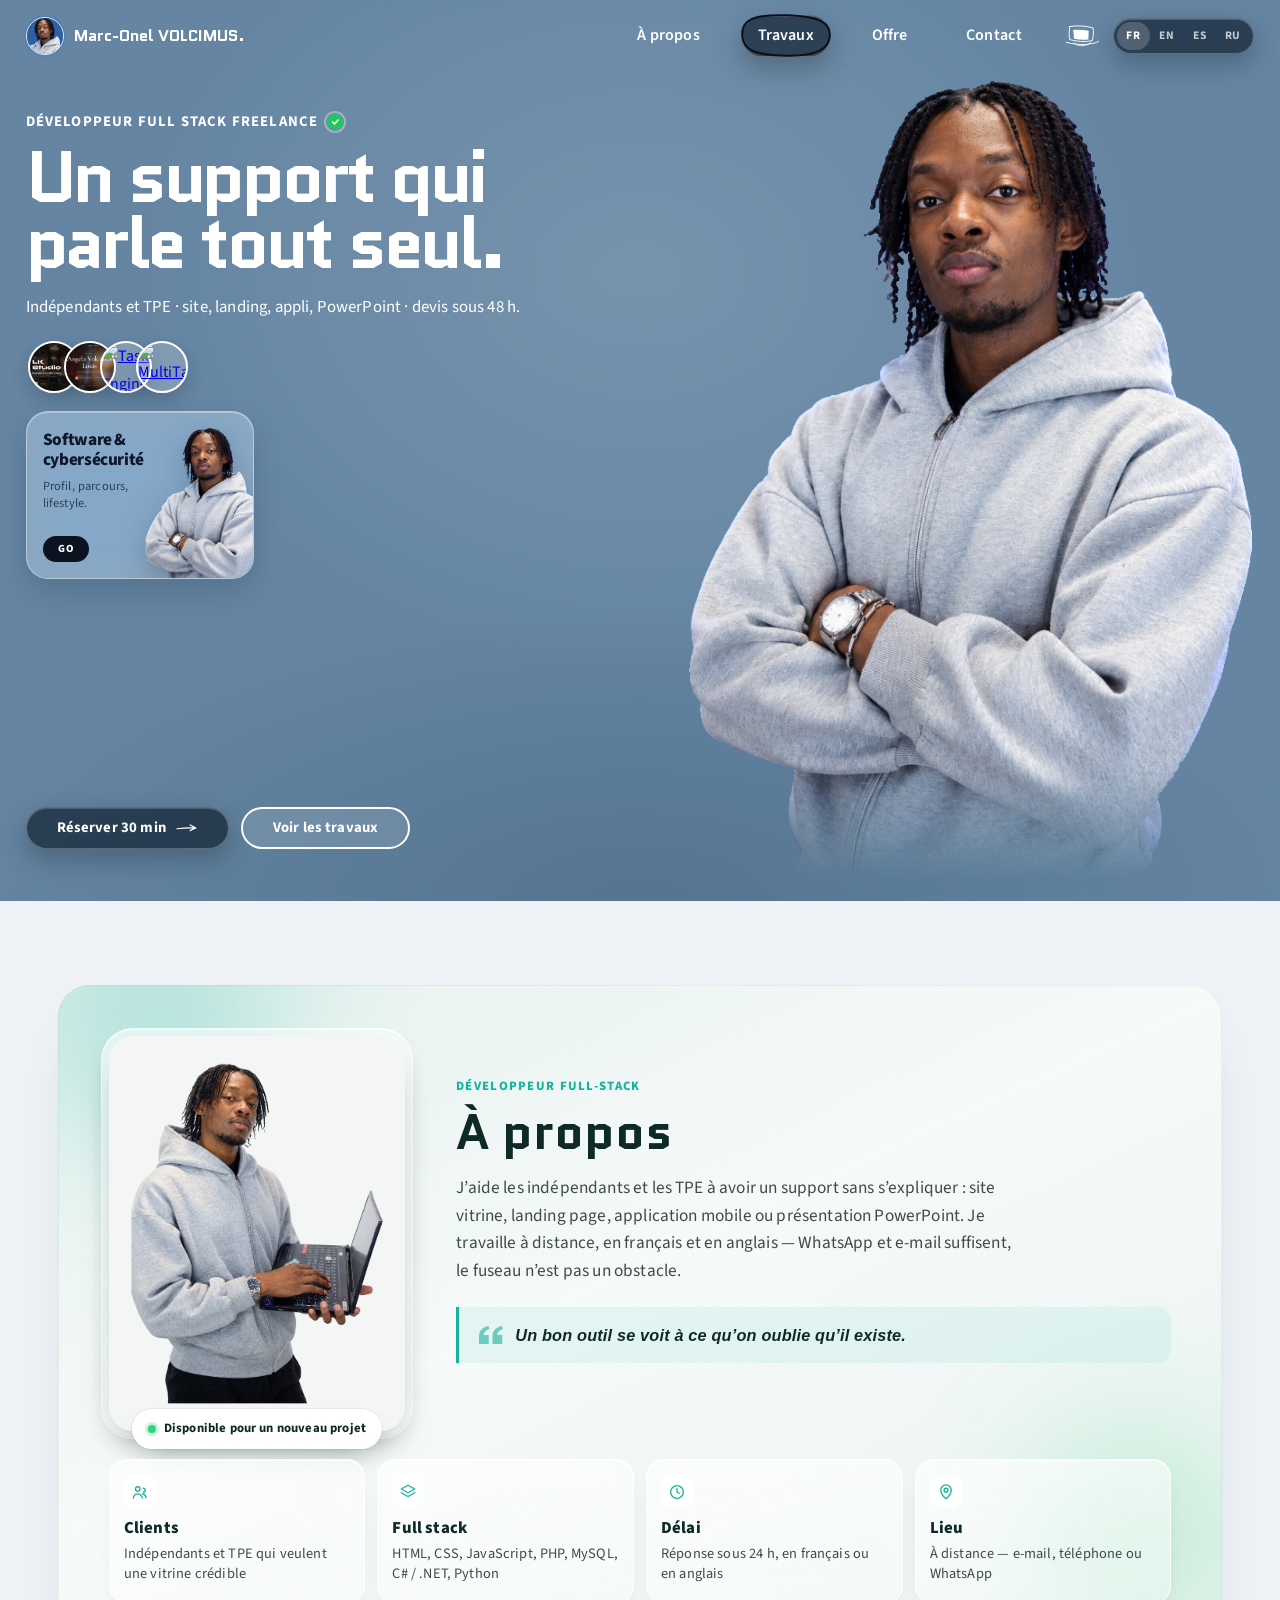
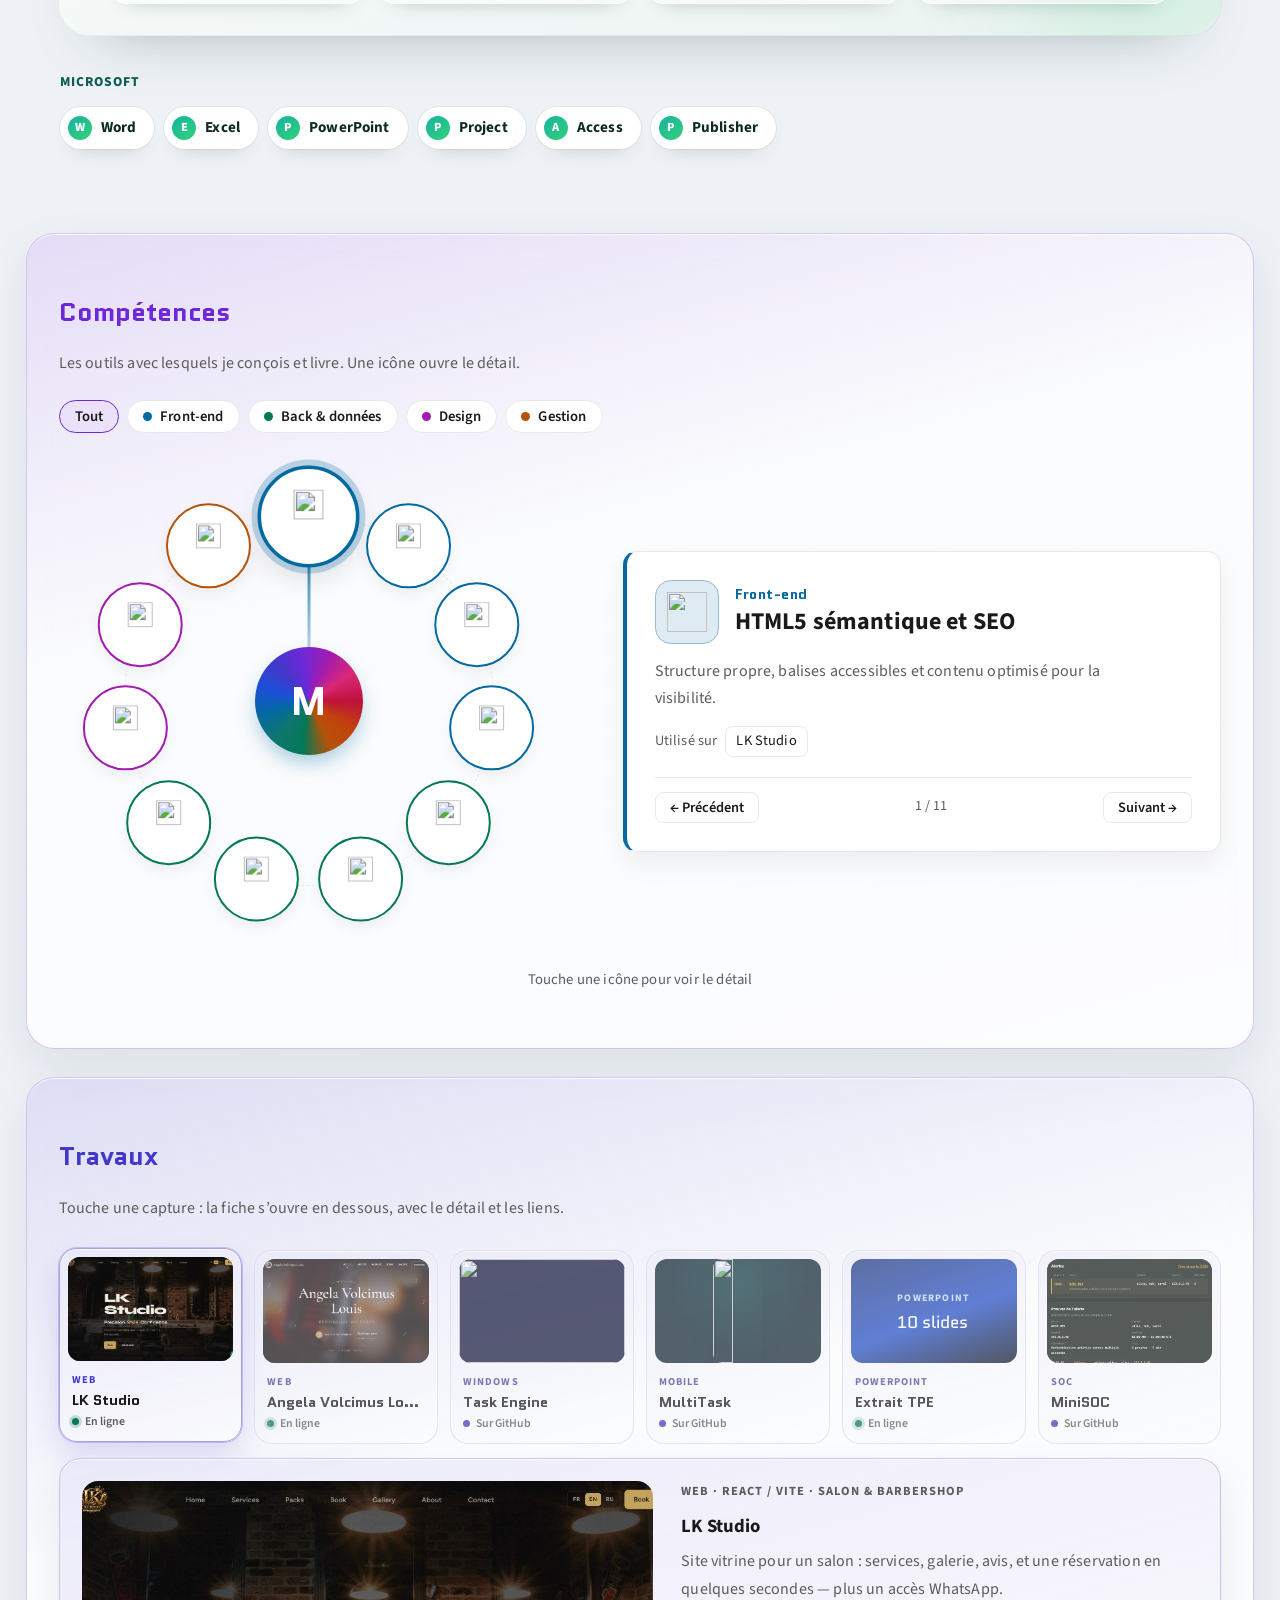
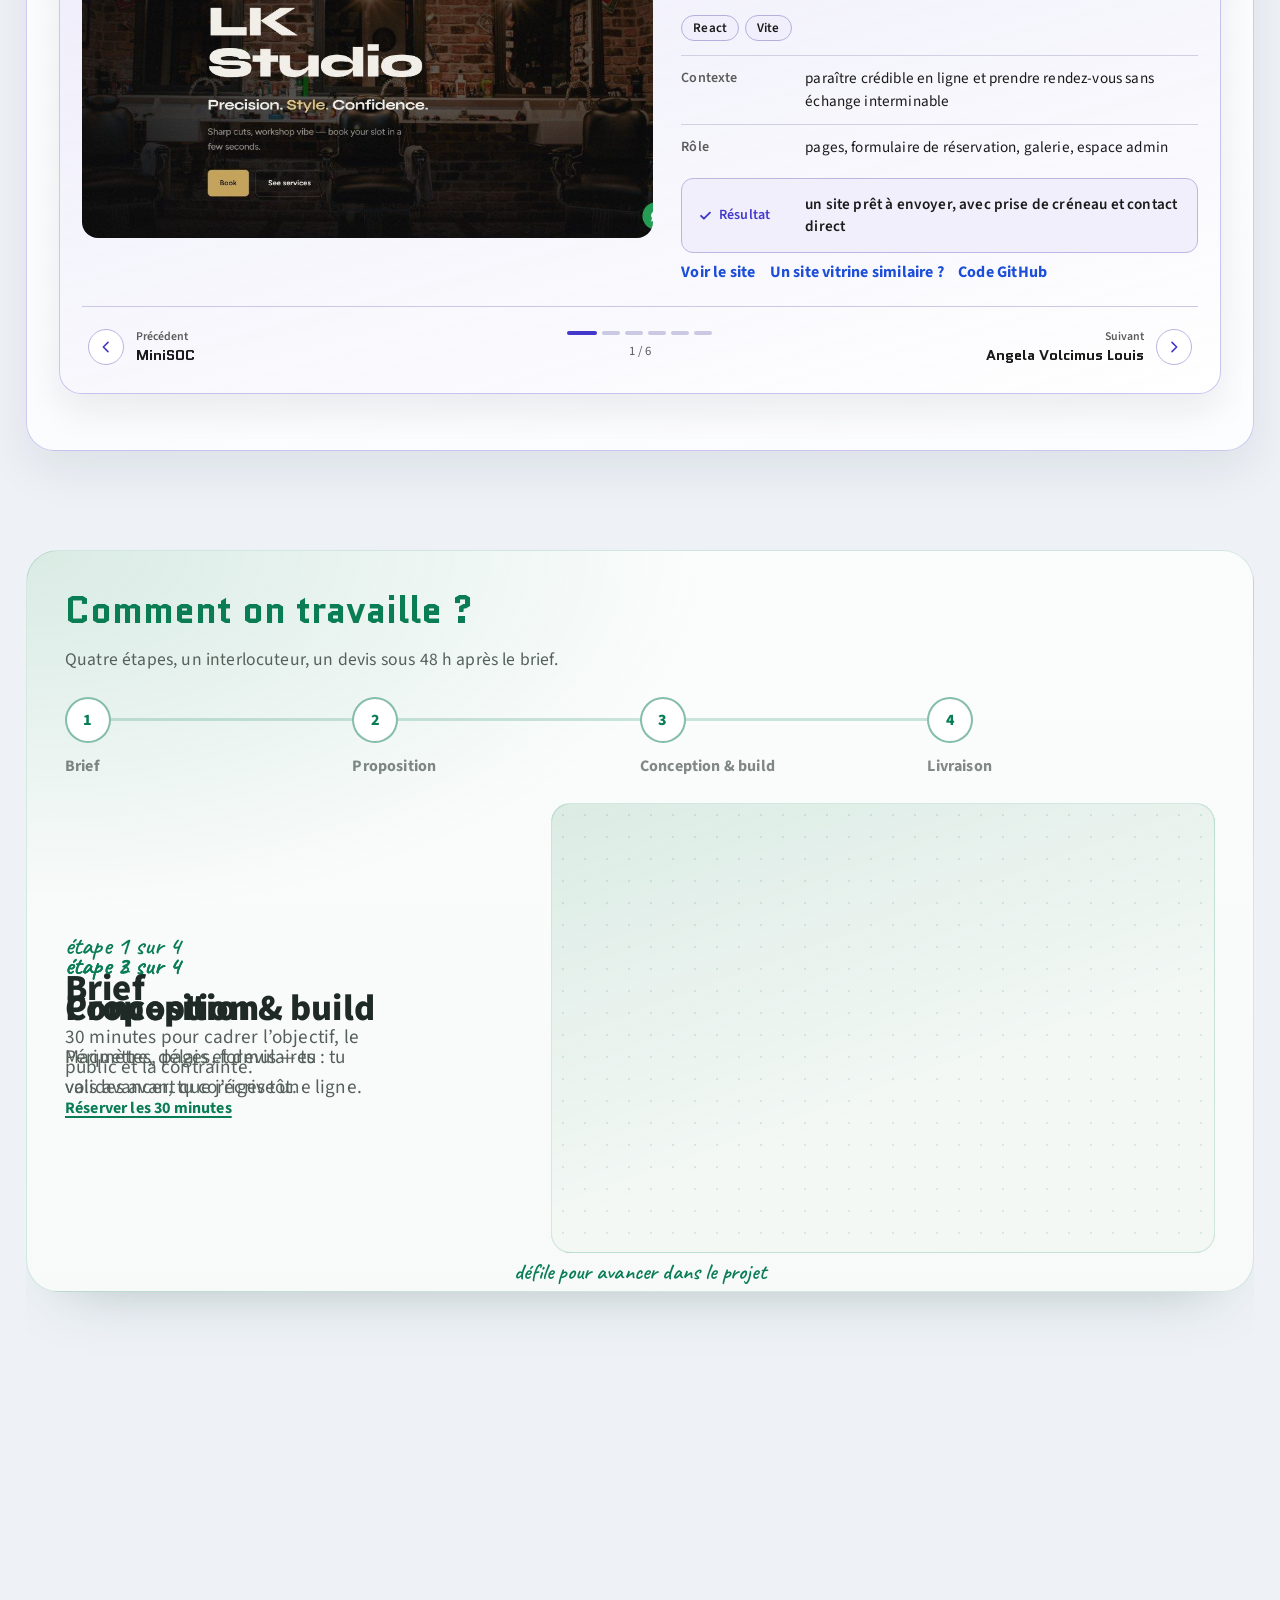
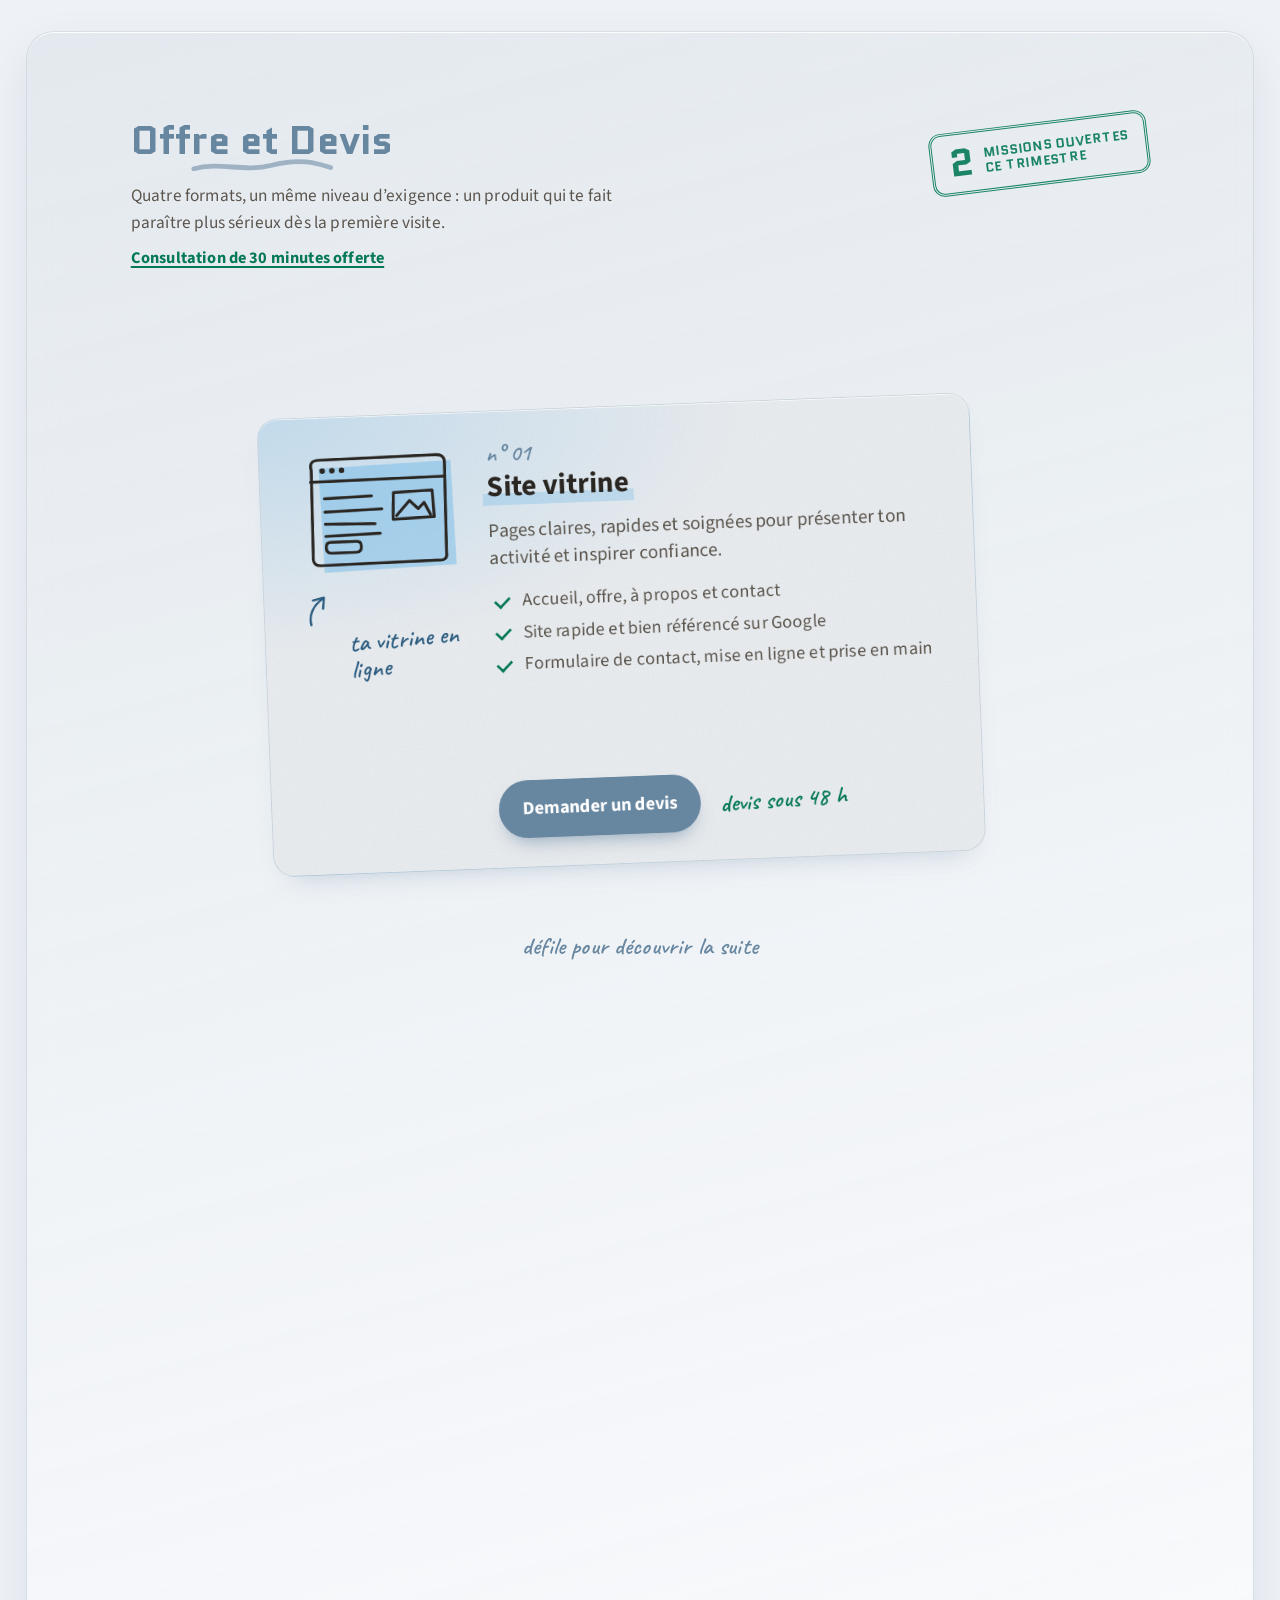
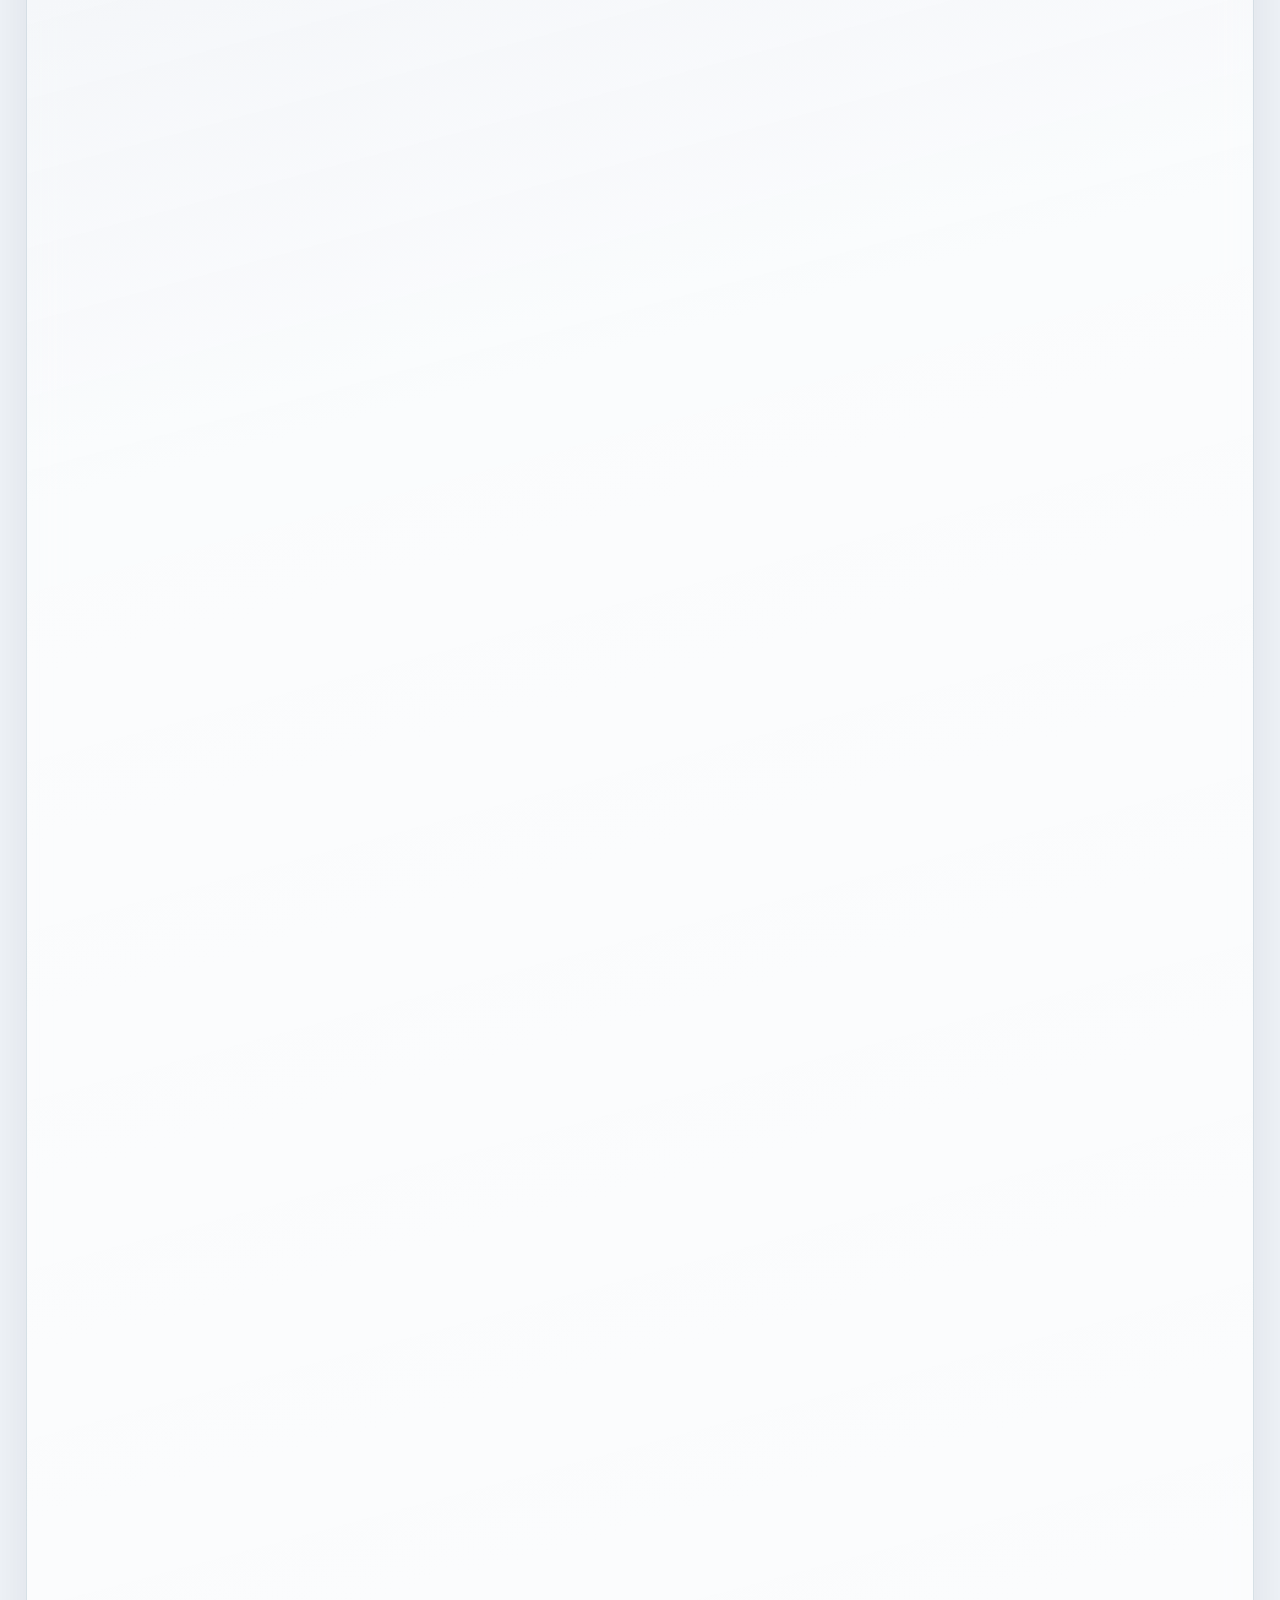
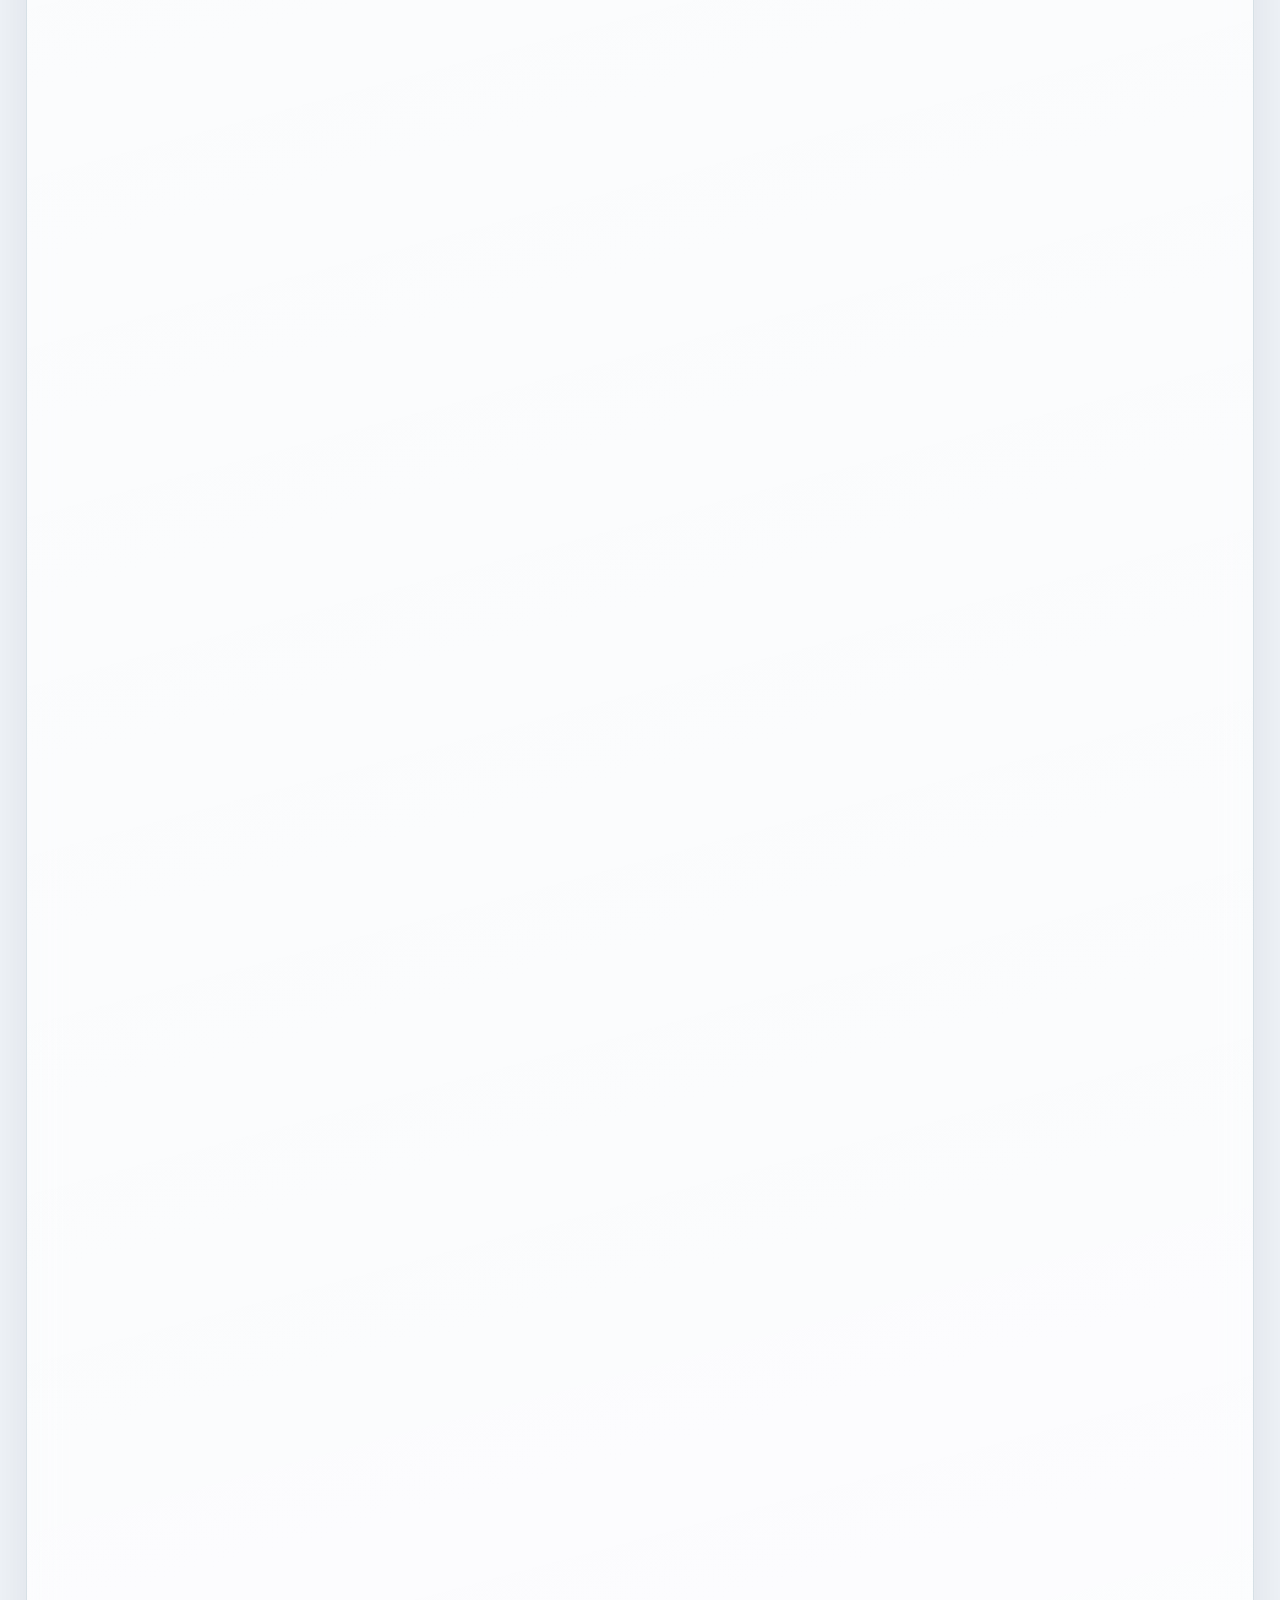
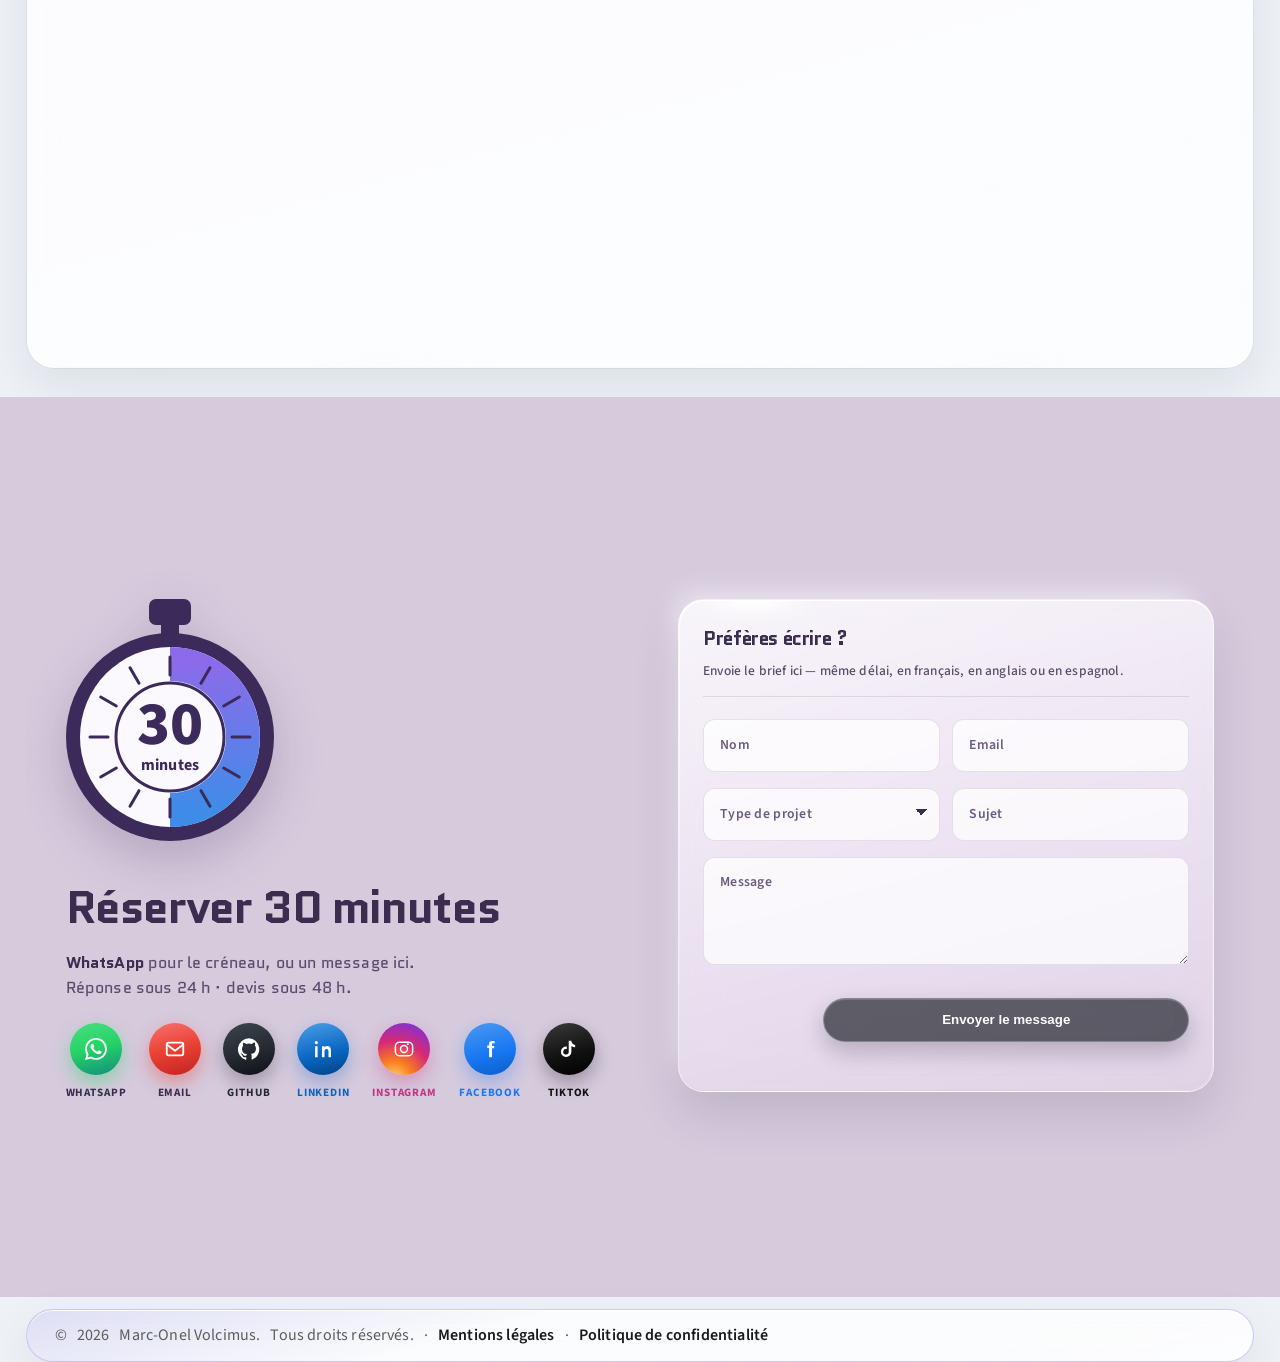
==== commit 3763be16: "Ajoute MiniSOC aux travaux, avec la limite de la corrélation AUTH-003. Co-authored-by: Cursor <curso" ====
--- a/index.html
+++ b/index.html
@@ -507,7 +507,7 @@
             <h3 data-i18n="skill_mysql_h">MySQL base de données</h3>
             <p data-i18n="skill_mysql_p">Conception de schémas, requêtes SQL optimisées et gestion fiable des données applicatives.</p>
           </li>
-          <li data-fam="back" data-logo="assets/skills/csharp-original.svg" data-used="Task Engine|MultiTask">
+          <li data-fam="back" data-logo="assets/skills/csharp-original.svg" data-used="Task Engine|MultiTask|MiniSOC">
             <h3>C#</h3>
             <p data-i18n="skill_cs_p">Applications orientées objet, performances et écosystème .NET pour du backend robuste.</p>
           </li>
@@ -585,6 +585,15 @@
                 <span class="work-cabinet__name" data-i18n="ppt_name">Extrait TPE</span>
               </span>
             </button>
+            <button type="button" class="work-cabinet__tab" role="tab" id="work-tab-minisoc" aria-selected="false" aria-controls="work-panel-minisoc" tabindex="-1">
+              <span class="work-cabinet__shot">
+                <img src="assets/projects/minisoc.png" alt="" width="1024" height="768" loading="lazy" decoding="async" />
+              </span>
+              <span class="work-cabinet__meta">
+                <span class="work-cabinet__kicker">SOC</span>
+                <span class="work-cabinet__name">MiniSOC</span>
+              </span>
+            </button>
           </div>
           <div class="work-cabinet__drawer">
             <article class="work-panel" id="work-panel-lk" role="tabpanel" aria-labelledby="work-tab-lk">
@@ -703,6 +712,26 @@
                 <div class="project-actions">
                   <a href="slides/" data-i18n="see_slides">Voir les slides</a>
                   <a href="#contact" data-i18n="similar_ppt">Une présentation similaire&nbsp;?</a>
+                </div>
+              </div>
+            </article>
+            <article class="work-panel" id="work-panel-minisoc" role="tabpanel" aria-labelledby="work-tab-minisoc" hidden>
+              <div class="work-panel__media">
+                <a href="assets/projects/minisoc.png" class="project-shot" data-i18n-aria="zoom_minisoc" aria-label="Agrandir la capture de MiniSOC">
+                  <img src="assets/projects/minisoc.png" alt="Écran d’investigation MiniSOC : alerte AUTH-003 pour alice, bob et carol depuis 192.0.2.40, avec les preuves" data-i18n-alt="alt_minisoc" width="1024" height="768" loading="lazy" decoding="async" />
+                </a>
+              </div>
+              <div class="work-panel__copy">
+                <p class="project-kicker" data-i18n="kicker_minisoc">Cybersécurité · C# / .NET · Journaux synthétiques</p>
+                <h3>MiniSOC</h3>
+                <p data-i18n="minisoc_p">Mini-centre de supervision. Il importe un journal synthétique, signale des corrélations, et laisse l’analyste conclure. AUTH-003 réunit trois comptes sur une même adresse, dans une fenêtre de cinq minutes.</p>
+                <ul class="project-points">
+                  <li data-i18n="minisoc_li1">Contexte : s’entraîner à l’investigation sans journal réel, sans mot de passe et sans donnée personnelle</li>
+                  <li data-i18n="minisoc_li2">Rôle : règles explicites, preuves, chronologie, verdict par alerte, enregistrement SQLite</li>
+                  <li data-i18n="minisoc_li3">Résultat : l’alerte constate l’adresse partagée. Elle ne dit pas qu’il y a une intrusion, ni qu’un compte est compromis</li>
+                </ul>
+                <div class="project-actions">
+                  <a class="project-repo" id="repoMiniSoc" href="https://github.com/Marco-ops-code/MiniSOC.NET" target="_blank" rel="noopener noreferrer" data-i18n="github_code">Code GitHub</a>
                 </div>
               </div>
             </article>
--- a/style.css
+++ b/style.css
@@ -2479,7 +2479,7 @@
 
 .work-cabinet__tabs {
   display: grid;
-  grid-template-columns: repeat(5, minmax(0, 1fr));
+  grid-template-columns: repeat(6, minmax(0, 1fr));
   gap: 12px;
   align-items: stretch;
 }
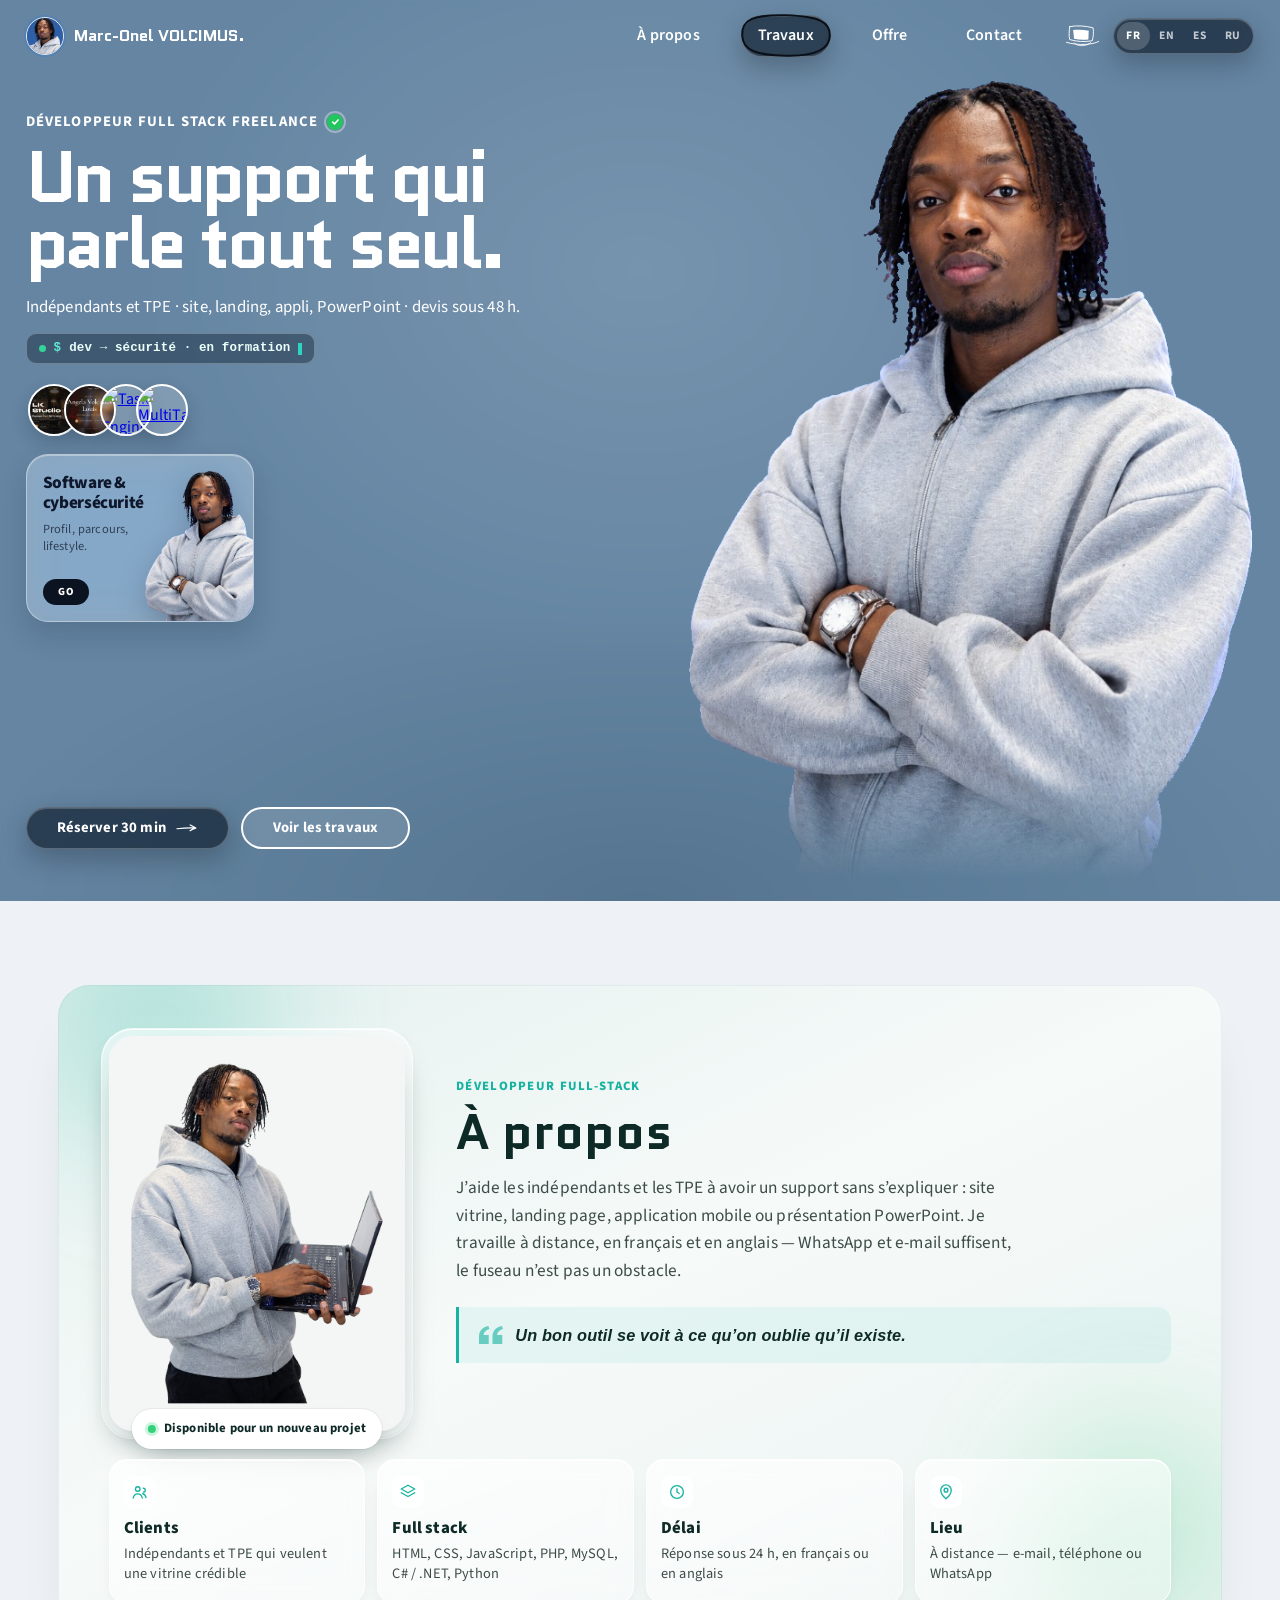
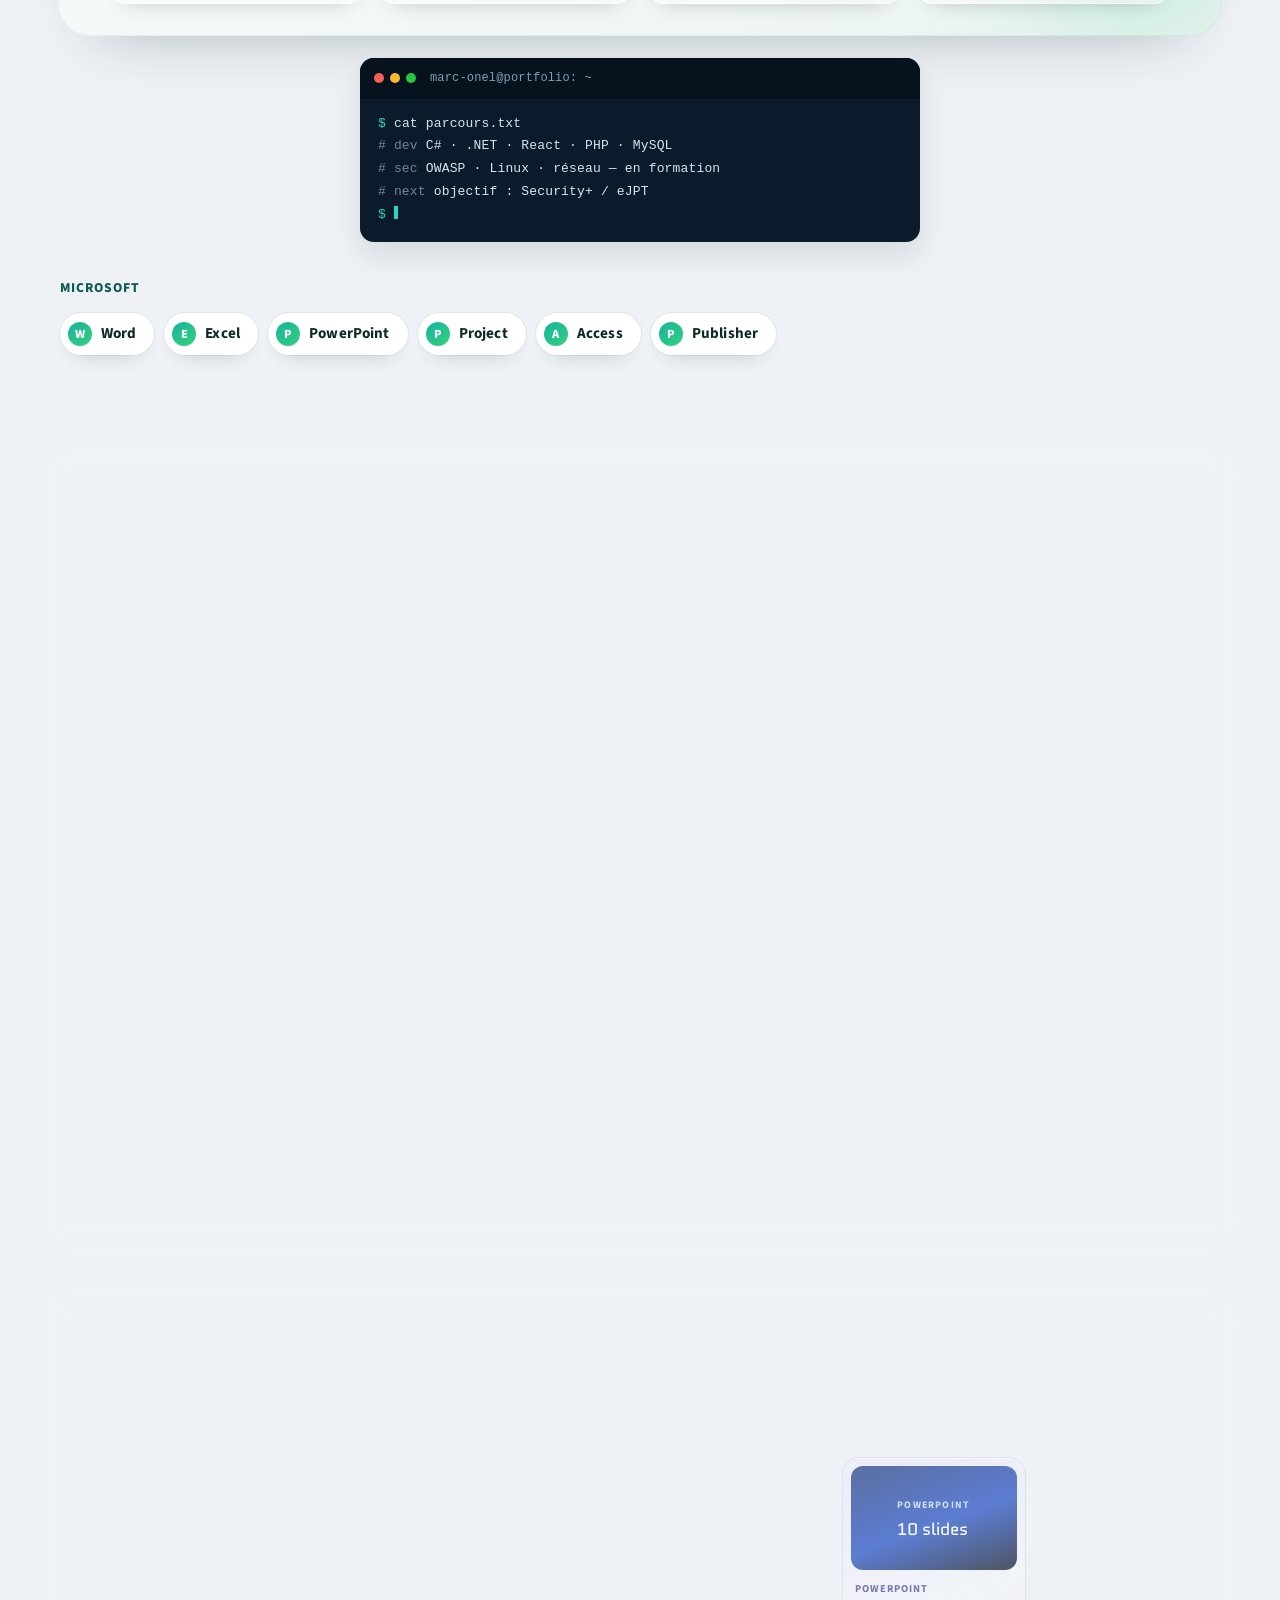
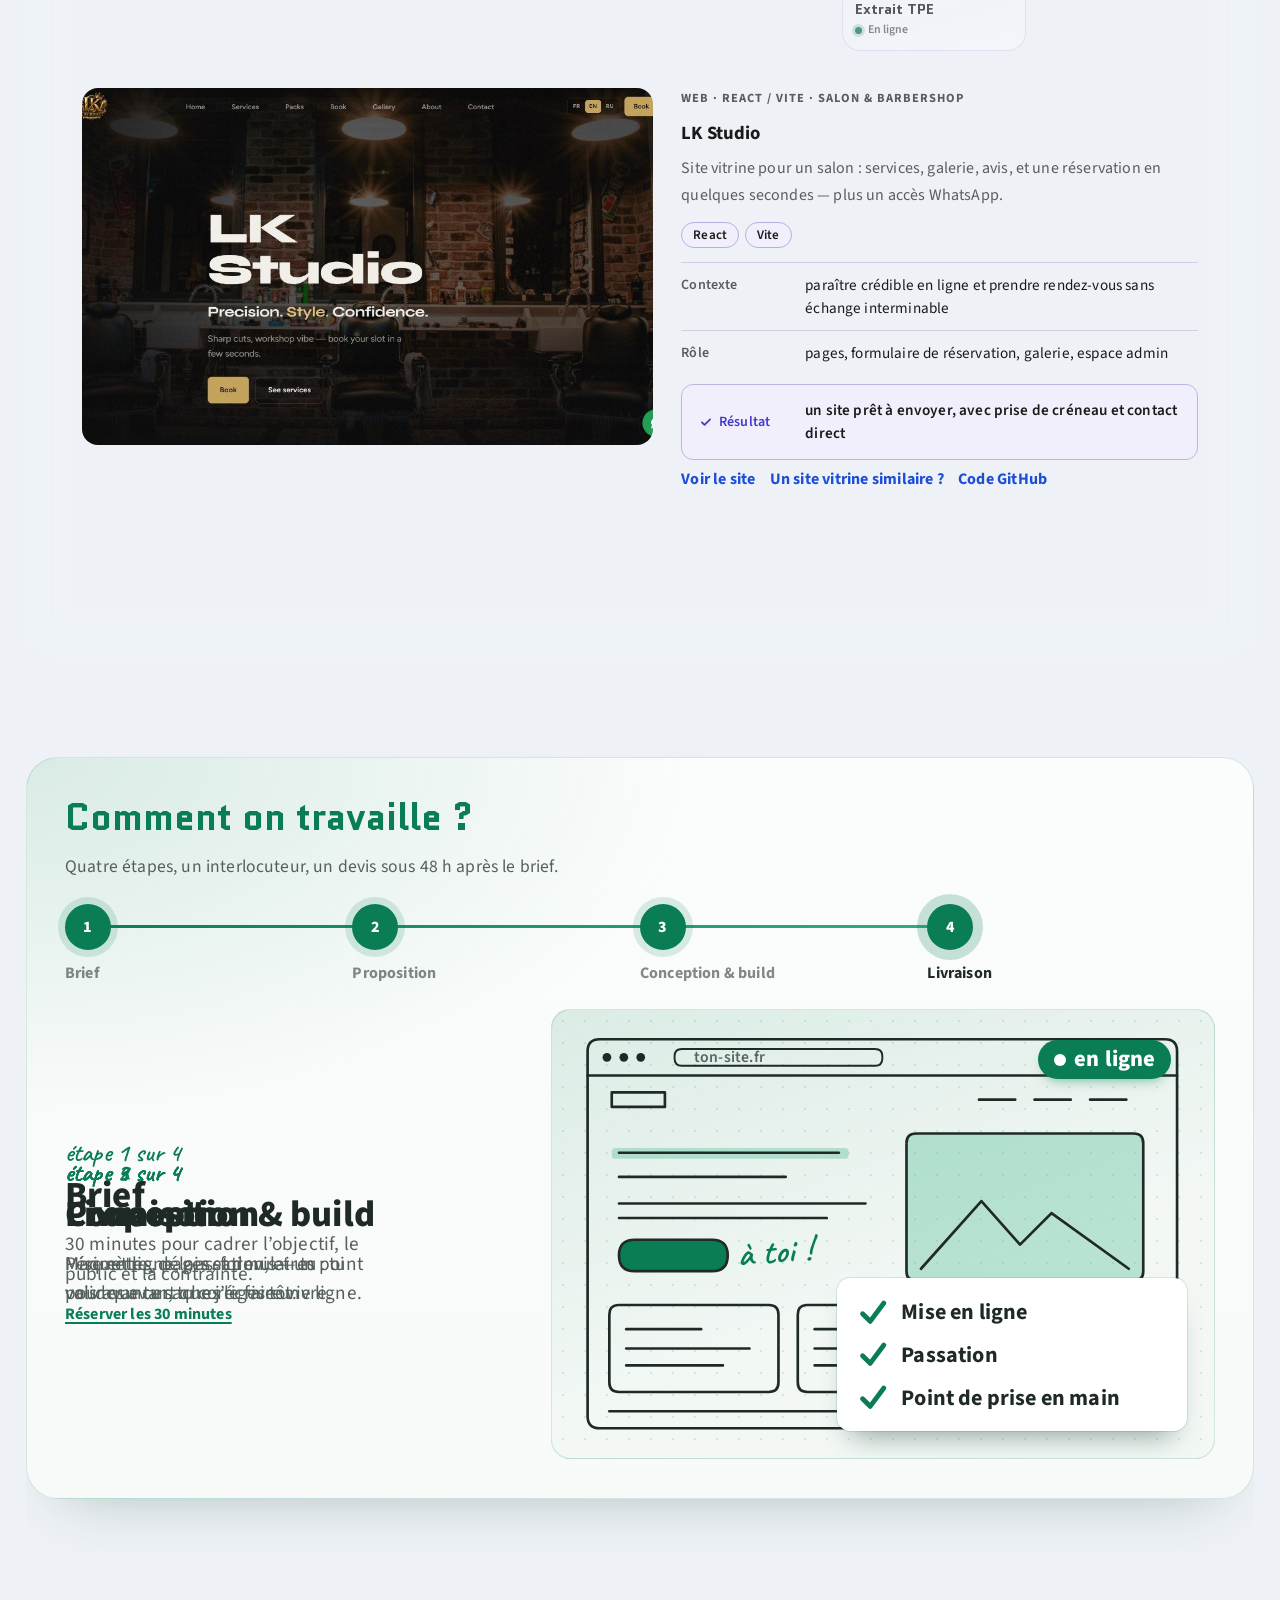
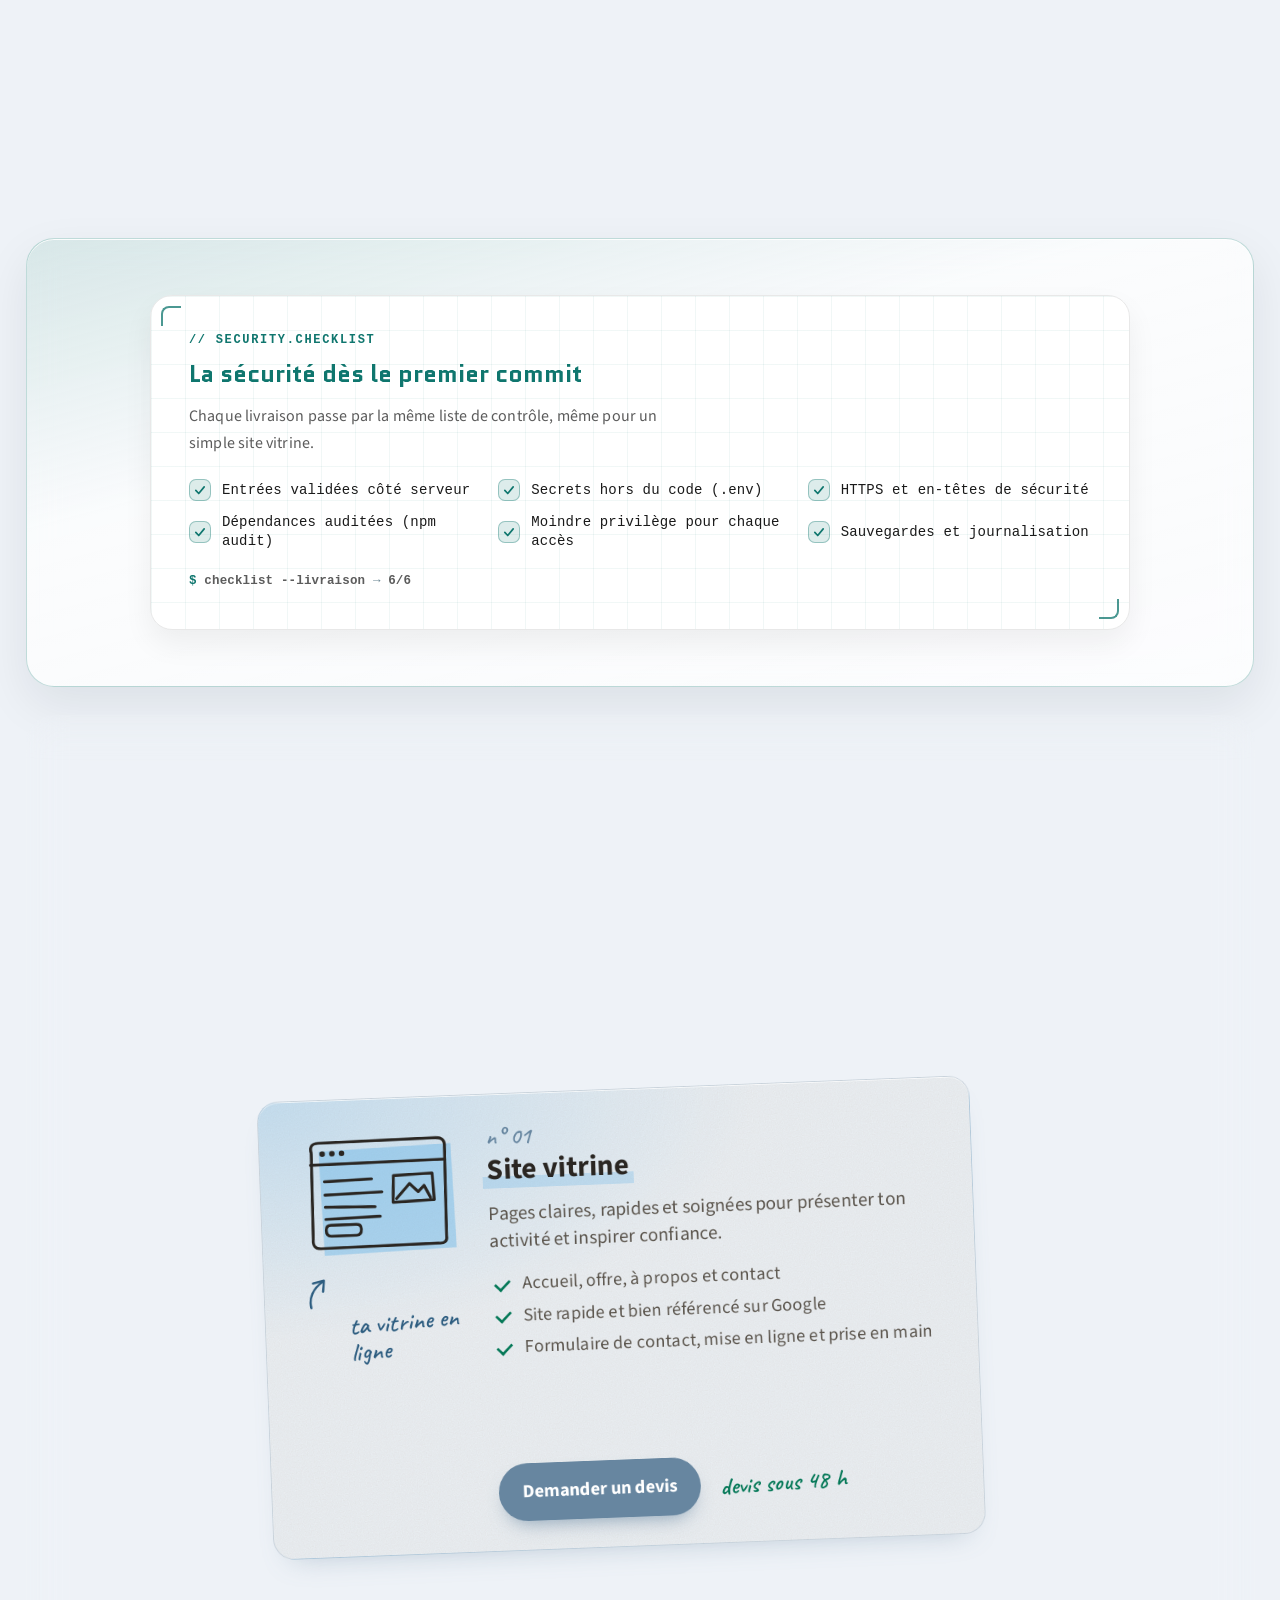
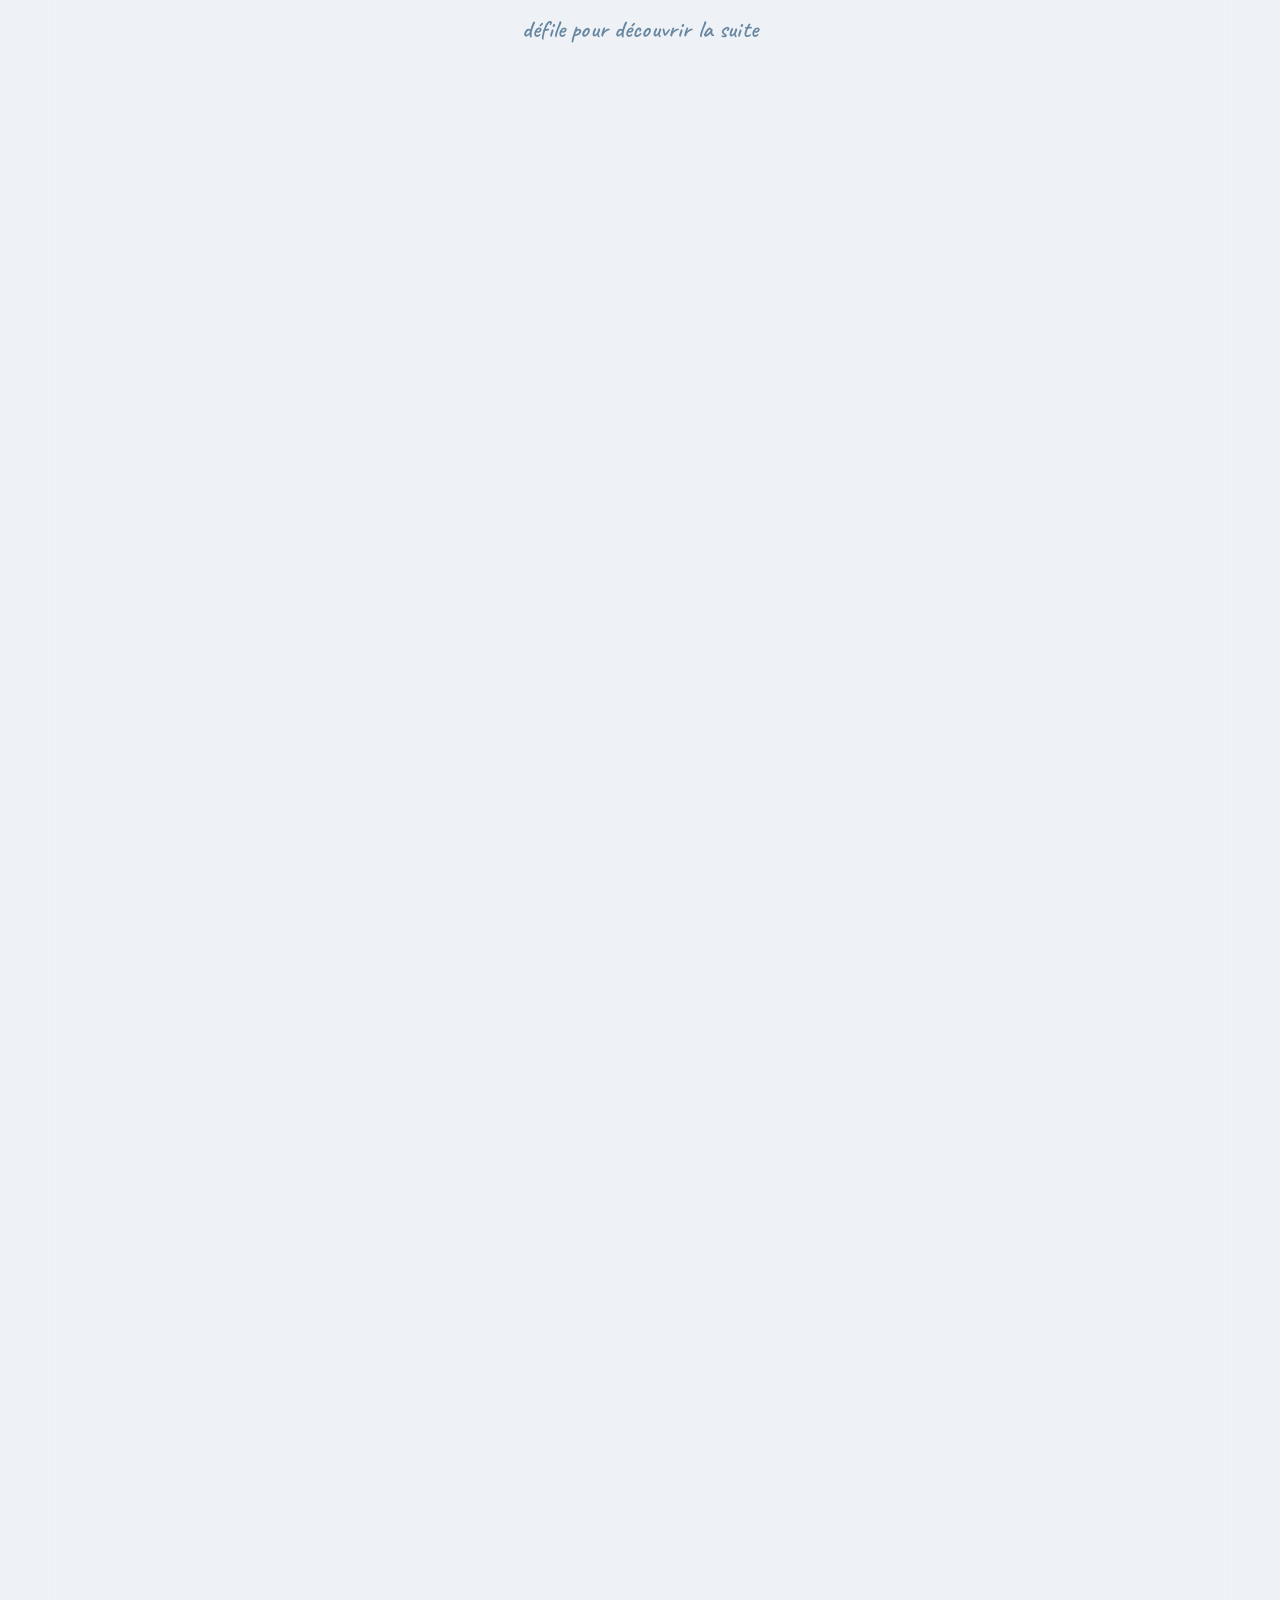
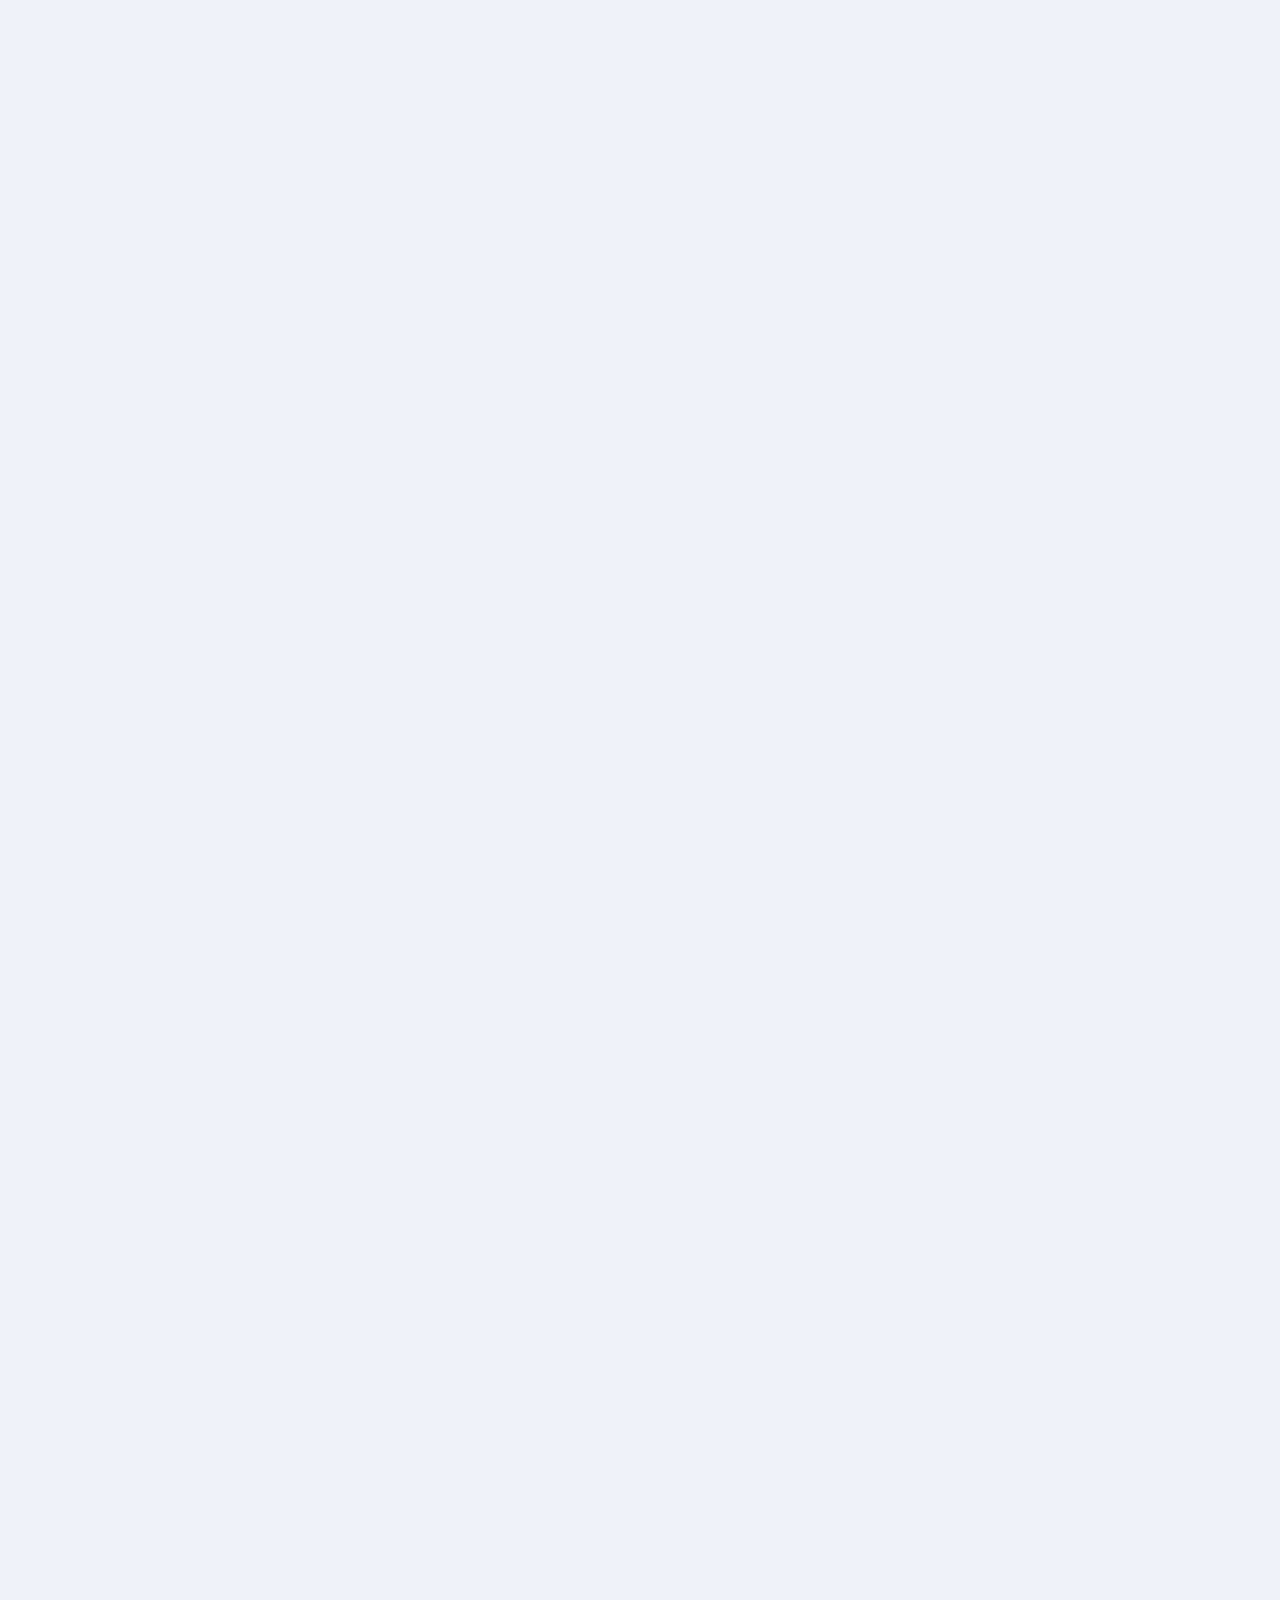
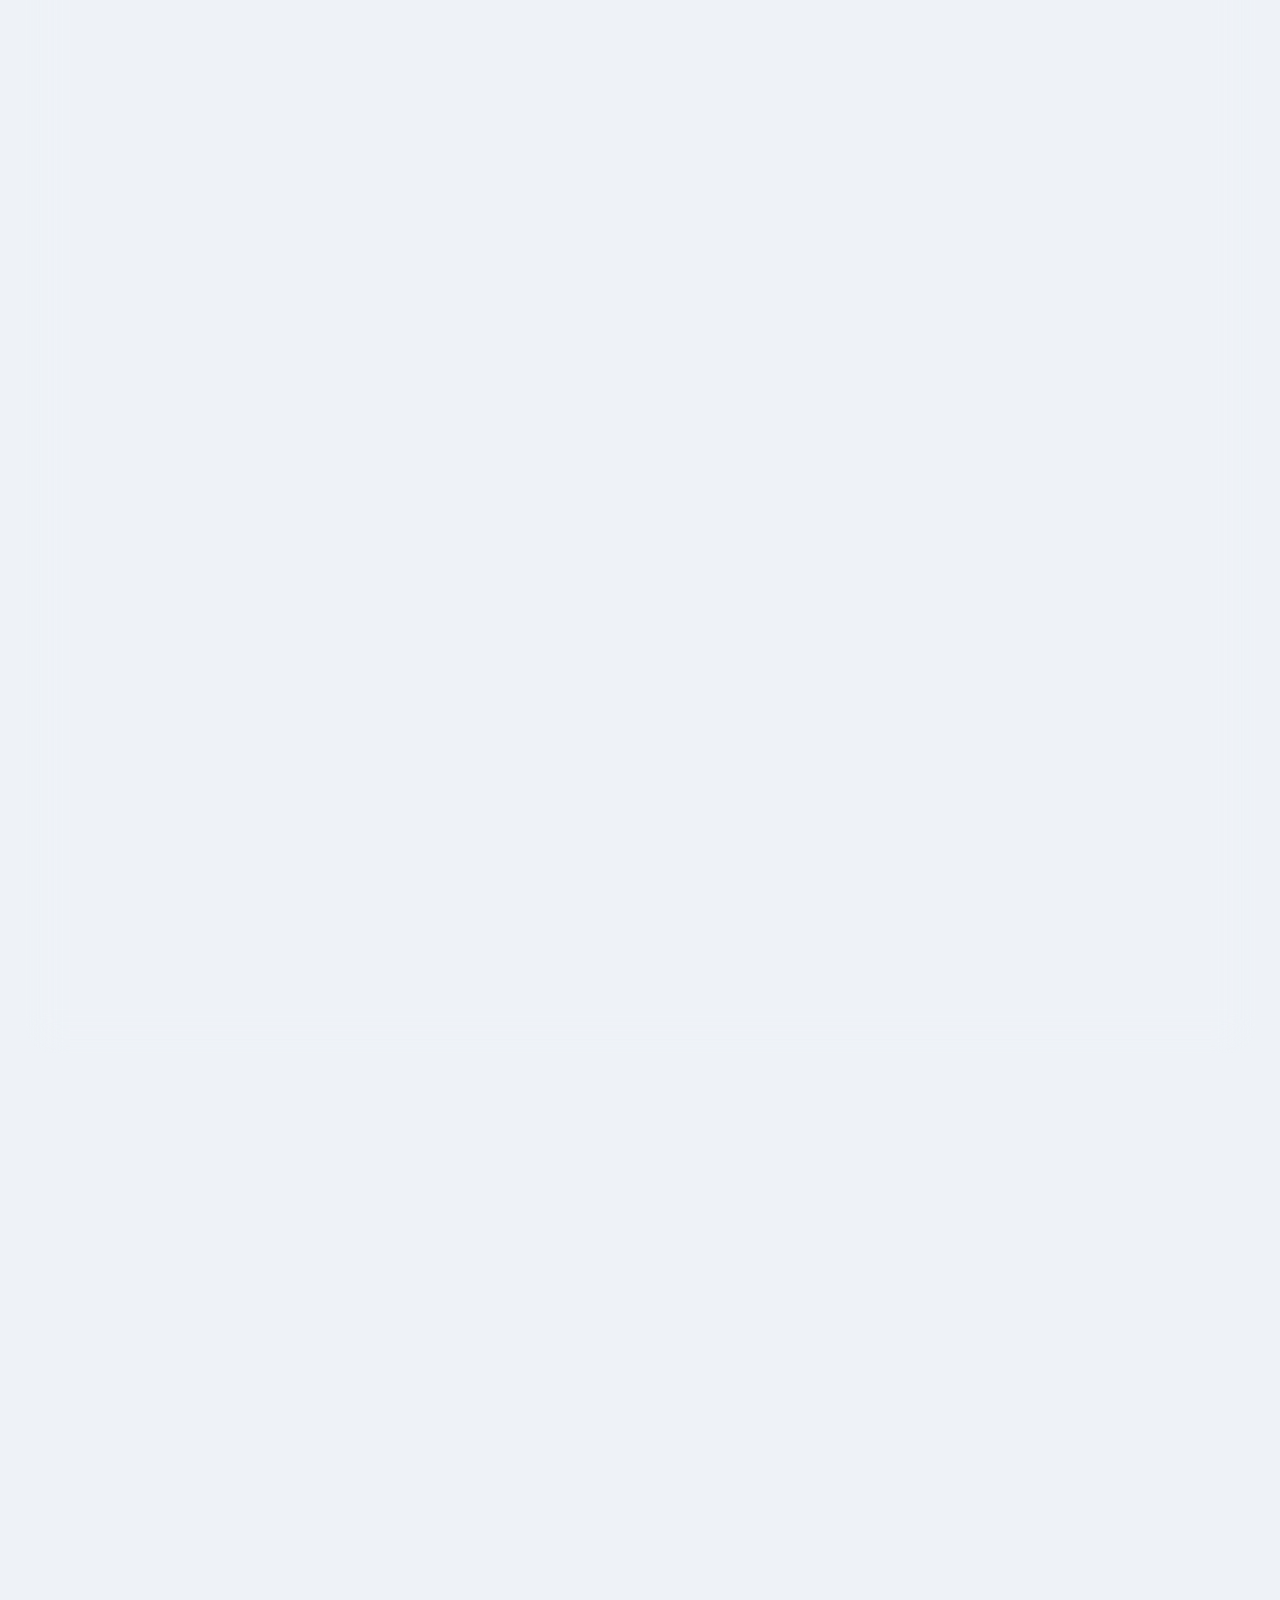
==== commit bbd01313: "Ajoute les touches cybersécurité : pastille, terminal, checklist et canal chiffré. Co-authored-by: C" ====
--- a/index.html
+++ b/index.html
@@ -57,7 +57,7 @@
       rel="stylesheet"
       href="https://fonts.googleapis.com/css2?family=Caveat:wght@500;600&family=Marck+Script&family=Quantico:wght@400;700&family=Source+Sans+3:wght@400;600;700&display=swap"
     />
-    <link rel="stylesheet" href="style.css?v=20260813-s173" />
+    <link rel="stylesheet" href="style.css?v=20260813-s174" />
     <link rel="stylesheet" href="bouton-intrigant.css?v=20260813-s3" />
     <link rel="stylesheet" href="trois-points.css?v=20260813-s1" />
     <link rel="stylesheet" href="ecran2.css?v=20260813-s12" />
@@ -234,6 +234,12 @@
                 <p class="hero-lead" data-i18n="hero_lead">
                   Indépendants et TPE · site, landing, appli, PowerPoint · devis sous 48&nbsp;h.
                 </p>
+                <p class="sec-term" data-sec-term>
+                  <span class="sec-term__dot" aria-hidden="true"></span>
+                  <span class="sec-term__prompt" aria-hidden="true">$</span>
+                  <span data-i18n="sec_term">dev → sécurité · en formation</span>
+                  <span class="sec-caret" aria-hidden="true"></span>
+                </p>
                 <div class="hero-works" data-i18n-aria="hero_works" aria-label="Travaux">
                   <a class="hero-works__ring" href="#projects" data-tab="work-tab-lk" title="LK Studio">
                     <img src="assets/projects/web-lk.jpg?v=2" alt="LK Studio" width="56" height="56" loading="lazy" decoding="async" />
@@ -443,6 +449,17 @@
                 <p class="apropos-bar__text" data-i18n="fact_place_v">À distance — e-mail, téléphone ou WhatsApp</p>
               </div>
             </div>
+          </div>
+        </div>
+
+        <div class="sec-trm" role="group" data-i18n-aria="sec_t_aria" aria-label="Parcours en ligne de commande">
+          <div class="sec-trm__bar" aria-hidden="true"><span></span><span></span><span></span><b>marc-onel@portfolio: ~</b></div>
+          <div class="sec-trm__body">
+            <p><span class="sec-g">$</span> cat parcours.txt</p>
+            <p><span class="sec-d"># dev</span> <span data-i18n="sec_t_dev">C# · .NET · React · PHP · MySQL</span></p>
+            <p><span class="sec-d"># sec</span> <span data-i18n="sec_t_sec">OWASP · Linux · réseau — en formation</span></p>
+            <p><span class="sec-d"># next</span> <span data-i18n="sec_t_next">objectif : Security+ / eJPT</span></p>
+            <p><span class="sec-g">$</span> <span class="sec-caret" aria-hidden="true"></span></p>
           </div>
         </div>
 
@@ -922,6 +939,23 @@
             </div>
           </div>
         </div>
+      </section>
+
+      <section id="security" class="section container reveal sec-section" aria-labelledby="sec-title">
+        <article class="sec-board">
+          <p class="sec-eyebrow" aria-hidden="true">// security.checklist</p>
+          <h2 id="sec-title" data-i18n="sec_h2">La sécurité dès le premier commit</h2>
+          <p class="sec-lead" data-i18n="sec_p">Chaque livraison passe par la même liste de contrôle, même pour un simple site vitrine.</p>
+          <ul class="sec-list">
+            <li><span data-i18n="sec_c1">Entrées validées côté serveur</span></li>
+            <li><span data-i18n="sec_c2">Secrets hors du code (.env)</span></li>
+            <li><span data-i18n="sec_c3">HTTPS et en-têtes de sécurité</span></li>
+            <li><span data-i18n="sec_c4">Dépendances auditées (npm audit)</span></li>
+            <li><span data-i18n="sec_c5">Moindre privilège pour chaque accès</span></li>
+            <li><span data-i18n="sec_c6">Sauvegardes et journalisation</span></li>
+          </ul>
+          <p class="sec-out" aria-hidden="true"><span class="sec-g">$</span> checklist --livraison <span class="sec-d">→</span> 6/6</p>
+        </article>
       </section>
 
       <section
@@ -1262,6 +1296,10 @@
             <span class="contact-form-intro__lead" data-i18n="form_lead">Préfères écrire ?</span>
             <span class="contact-form-intro__note" data-i18n="form_note">Envoie le brief ici — même délai, en français, en anglais ou en espagnol.</span>
           </p>
+          <p class="sec-lock">
+            <svg viewBox="0 0 24 24" width="15" height="15" fill="none" stroke="currentColor" stroke-width="2" stroke-linecap="round" stroke-linejoin="round" aria-hidden="true" focusable="false"><rect x="4" y="11" width="16" height="10" rx="2"/><path d="M8 11V8a4 4 0 0 1 8 0v3"/></svg>
+            <span data-i18n="sec_lock">Canal chiffré (HTTPS) · ton message n’est jamais revendu</span>
+          </p>
           <div class="contact-form-grid">
             <div class="form-field">
               <input type="text" id="contactName" name="name" autocomplete="name" placeholder=" " required maxlength="80" />
@@ -1338,7 +1376,7 @@
       </div>
     </dialog>
 
-    <script src="i18n.js?v=20260813-s30" defer></script>
+    <script src="i18n.js?v=20260813-s31" defer></script>
     <script src="trois-points.js?v=20260813-s1" defer></script>
     <script src="hero2.js?v=20260813-s7" defer></script>
     <script src="apropos.js?v=20260813-s1" defer></script>
--- a/style.css
+++ b/style.css
@@ -8220,3 +8220,195 @@
     animation: none;
   }
 }
+
+/* ───────── Touches cybersécurité (préfixe sec-) ───────── */
+:root {
+  --sec-mono: ui-monospace, "JetBrains Mono", "SFMono-Regular", Menlo, Consolas, monospace;
+  --sec-accent: var(--c-teal);
+  --sec-ink: #0b1b2b;
+}
+.sec-g { color: #2dd4bf; }
+.sec-d { color: #6b8794; }
+.sec-caret {
+  display: inline-block;
+  width: 0.5ch;
+  height: 1em;
+  background: #2dd4bf;
+  vertical-align: -0.14em;
+  animation: sec-blink 1.05s steps(1) infinite;
+}
+@keyframes sec-blink { 50% { opacity: 0; } }
+@keyframes sec-pulse {
+  0% { box-shadow: 0 0 0 0 rgba(52, 211, 153, 0.55); }
+  70%, 100% { box-shadow: 0 0 0 7px rgba(52, 211, 153, 0); }
+}
+
+.sec-term {
+  display: inline-flex;
+  align-items: center;
+  gap: 8px;
+  align-self: flex-start;
+  width: fit-content;
+  max-width: 100%;
+  margin: 12px 0 0;
+  padding: 7px 12px;
+  border-radius: 10px;
+  font: 600 12.5px/1.2 var(--sec-mono);
+  letter-spacing: 0.01em;
+  color: #eafffb;
+  background: rgba(8, 24, 40, 0.4);
+  border: 1px solid rgba(255, 255, 255, 0.26);
+  -webkit-backdrop-filter: blur(6px);
+  backdrop-filter: blur(6px);
+}
+.sec-term__dot {
+  width: 7px;
+  height: 7px;
+  border-radius: 50%;
+  background: #34d399;
+  animation: sec-pulse 2.2s ease-out infinite;
+}
+.sec-term__prompt { color: #5eead4; }
+
+.sw-detail { position: relative; }
+.sw-detail::before,
+.sw-detail::after {
+  content: "";
+  position: absolute;
+  width: 14px;
+  height: 14px;
+  border: 2px solid var(--sec-accent);
+  opacity: 0.7;
+  pointer-events: none;
+}
+.sw-detail::before { top: -1px; right: -1px; border-left: 0; border-bottom: 0; border-top-right-radius: 14px; }
+.sw-detail::after { bottom: -1px; right: -1px; border-left: 0; border-top: 0; border-bottom-right-radius: 14px; }
+
+#security { --section-color: var(--c-teal); }
+.sec-board {
+  position: relative;
+  max-width: 980px;
+  margin: 0 auto;
+  padding: clamp(22px, 4vw, 38px);
+  border: 1px solid var(--border);
+  border-radius: 22px;
+  background:
+    linear-gradient(color-mix(in srgb, var(--c-teal) 6%, transparent) 1px, transparent 1px) 0 0 / 100% 34px,
+    linear-gradient(90deg, color-mix(in srgb, var(--c-teal) 6%, transparent) 1px, transparent 1px) 0 0 / 34px 100%,
+    var(--card);
+  box-shadow: 0 14px 30px var(--shadow);
+  overflow: hidden;
+}
+.sec-board::before,
+.sec-board::after {
+  content: "";
+  position: absolute;
+  width: 18px;
+  height: 18px;
+  border: 2px solid var(--sec-accent);
+  opacity: 0.75;
+  pointer-events: none;
+}
+.sec-board::before { top: 10px; left: 10px; border-right: 0; border-bottom: 0; border-top-left-radius: 8px; }
+.sec-board::after { bottom: 10px; right: 10px; border-left: 0; border-top: 0; border-bottom-right-radius: 8px; }
+.sec-eyebrow {
+  margin: 0 0 8px;
+  font: 700 12px/1 var(--sec-mono);
+  letter-spacing: 0.14em;
+  text-transform: uppercase;
+  color: var(--sec-accent);
+}
+.sec-board h2 { margin: 0 0 8px; color: var(--section-color); }
+.sec-lead { margin: 0 0 22px; max-width: 60ch; color: var(--muted); }
+.sec-list {
+  list-style: none;
+  margin: 0;
+  padding: 0;
+  display: grid;
+  grid-template-columns: repeat(auto-fit, minmax(260px, 1fr));
+  gap: 12px 26px;
+}
+.sec-list li {
+  position: relative;
+  display: flex;
+  align-items: center;
+  gap: 11px;
+  min-height: 22px;
+  font: 500 14px/1.35 var(--sec-mono);
+  color: var(--text);
+}
+.sec-list li::before {
+  content: "";
+  flex: none;
+  width: 22px;
+  height: 22px;
+  border-radius: 7px;
+  background: color-mix(in srgb, var(--sec-accent) 14%, transparent);
+  box-shadow: inset 0 0 0 1px color-mix(in srgb, var(--sec-accent) 35%, transparent);
+}
+.sec-list li::after {
+  content: "";
+  position: absolute;
+  left: 4px;
+  top: 50%;
+  width: 14px;
+  height: 14px;
+  margin-top: -7px;
+  background: var(--sec-accent);
+  -webkit-mask: url("data:image/svg+xml,%3Csvg xmlns='http://www.w3.org/2000/svg' viewBox='0 0 20 20'%3E%3Cpath d='M4 10.5 8.2 15 16 5.5' fill='none' stroke='black' stroke-width='2.4' stroke-linecap='round' stroke-linejoin='round'/%3E%3C/svg%3E") center / contain no-repeat;
+  mask: url("data:image/svg+xml,%3Csvg xmlns='http://www.w3.org/2000/svg' viewBox='0 0 20 20'%3E%3Cpath d='M4 10.5 8.2 15 16 5.5' fill='none' stroke='black' stroke-width='2.4' stroke-linecap='round' stroke-linejoin='round'/%3E%3C/svg%3E") center / contain no-repeat;
+}
+.sec-out {
+  margin: 22px 0 0;
+  font: 600 12.5px/1.4 var(--sec-mono);
+  color: var(--muted);
+}
+.sec-out .sec-g { color: var(--sec-accent); }
+
+.sec-lock {
+  display: flex;
+  align-items: center;
+  gap: 8px;
+  width: fit-content;
+  max-width: 100%;
+  margin: 0 0 14px;
+  padding: 7px 11px;
+  border-radius: 9px;
+  font: 600 12px/1.3 var(--sec-mono);
+  color: var(--c-teal);
+  background: color-mix(in srgb, var(--c-teal) 10%, transparent);
+  border: 1px solid color-mix(in srgb, var(--c-teal) 26%, transparent);
+}
+.sec-lock svg { flex: none; }
+
+.sec-trm {
+  max-width: 560px;
+  margin: 22px auto 0;
+  border-radius: 14px;
+  overflow: hidden;
+  background: var(--sec-ink);
+  color: #cfe9ee;
+  box-shadow: 0 14px 30px var(--shadow-strong);
+  font: 13px/1.75 var(--sec-mono);
+}
+.sec-trm__bar {
+  display: flex;
+  align-items: center;
+  gap: 6px;
+  padding: 10px 14px;
+  background: #06121e;
+}
+.sec-trm__bar span { width: 10px; height: 10px; border-radius: 50%; background: #ff5f56; }
+.sec-trm__bar span:nth-child(2) { background: #ffbd2e; }
+.sec-trm__bar span:nth-child(3) { background: #27c93f; }
+.sec-trm__bar b { margin-left: 8px; font-weight: 500; font-size: 12px; color: #7aa5b0; }
+.sec-trm__body { padding: 14px 18px 16px; }
+.sec-trm__body p { margin: 0; overflow-wrap: anywhere; }
+
+@media (prefers-reduced-motion: reduce) {
+  .sec-caret, .sec-term__dot { animation: none; }
+}
+@media (max-width: 640px) {
+  .sec-term { font-size: 11.5px; }
+  .sec-trm { font-size: 12px; }
+}
